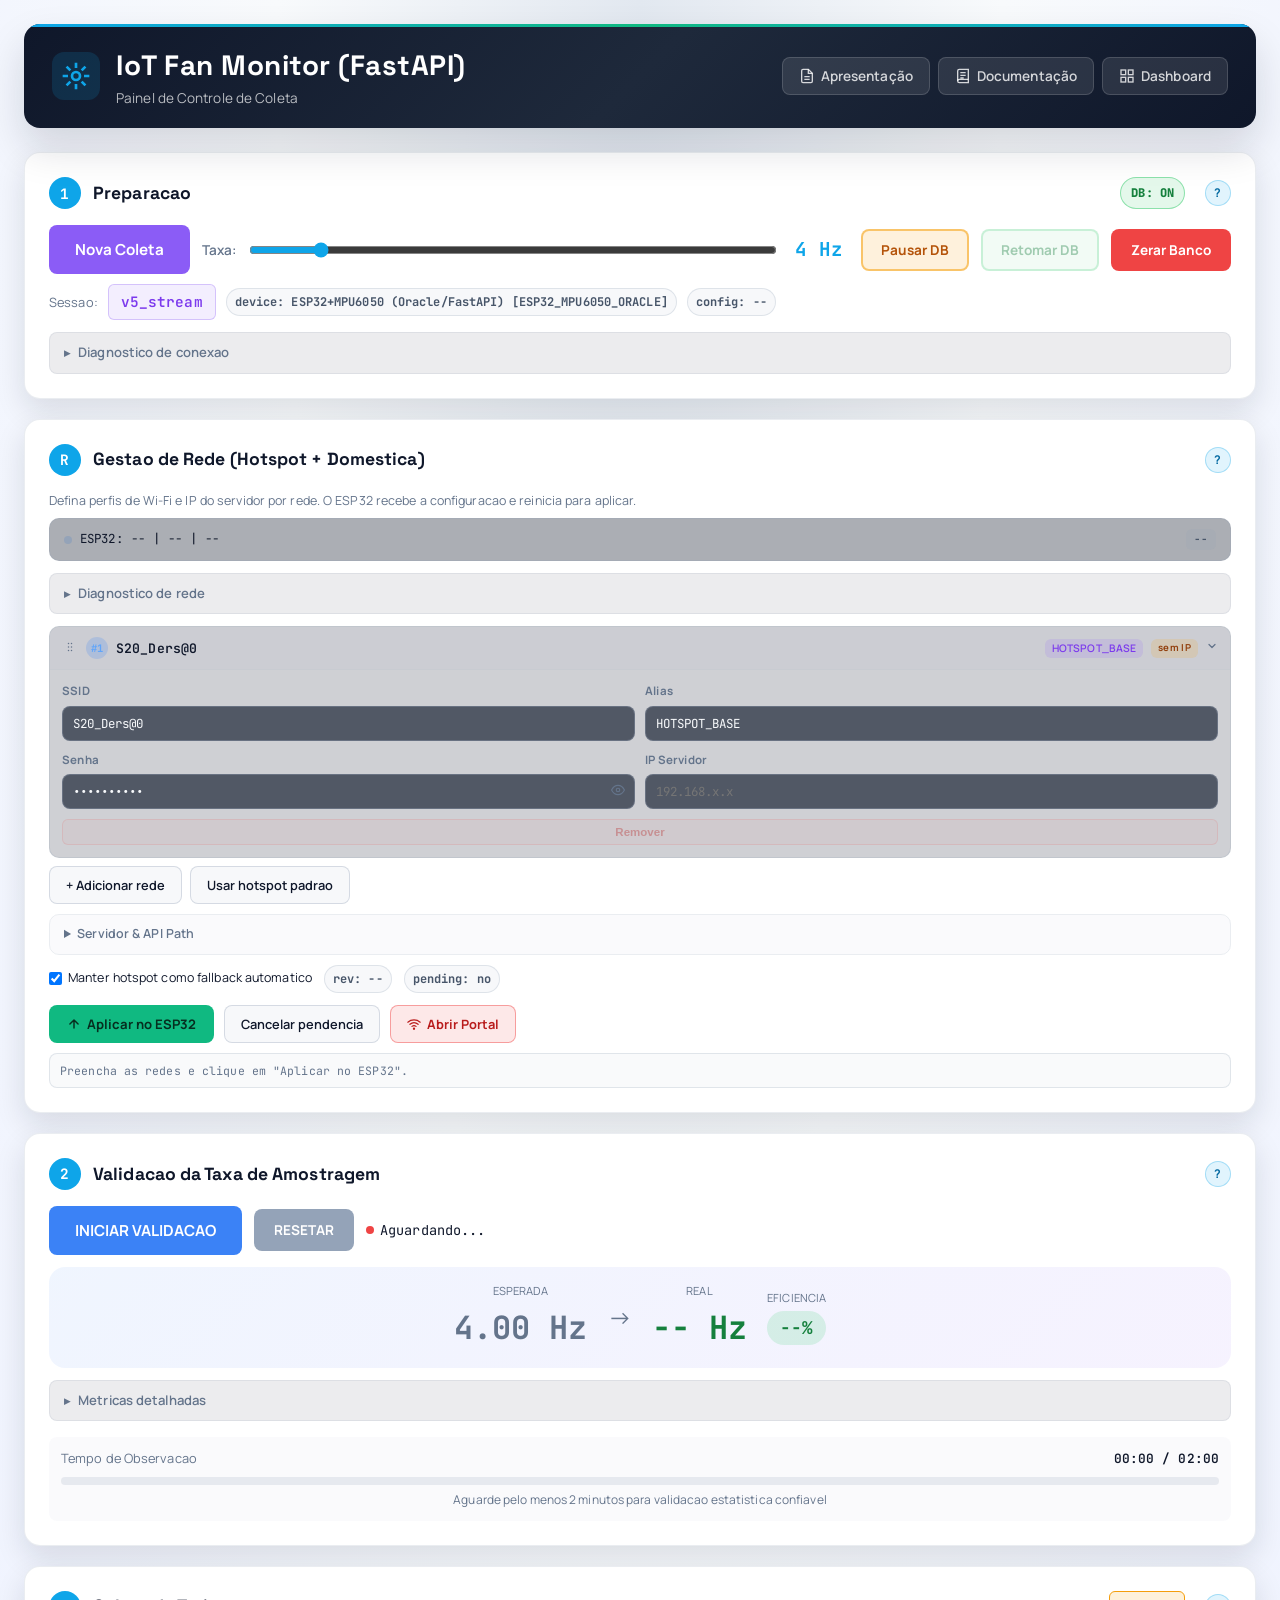
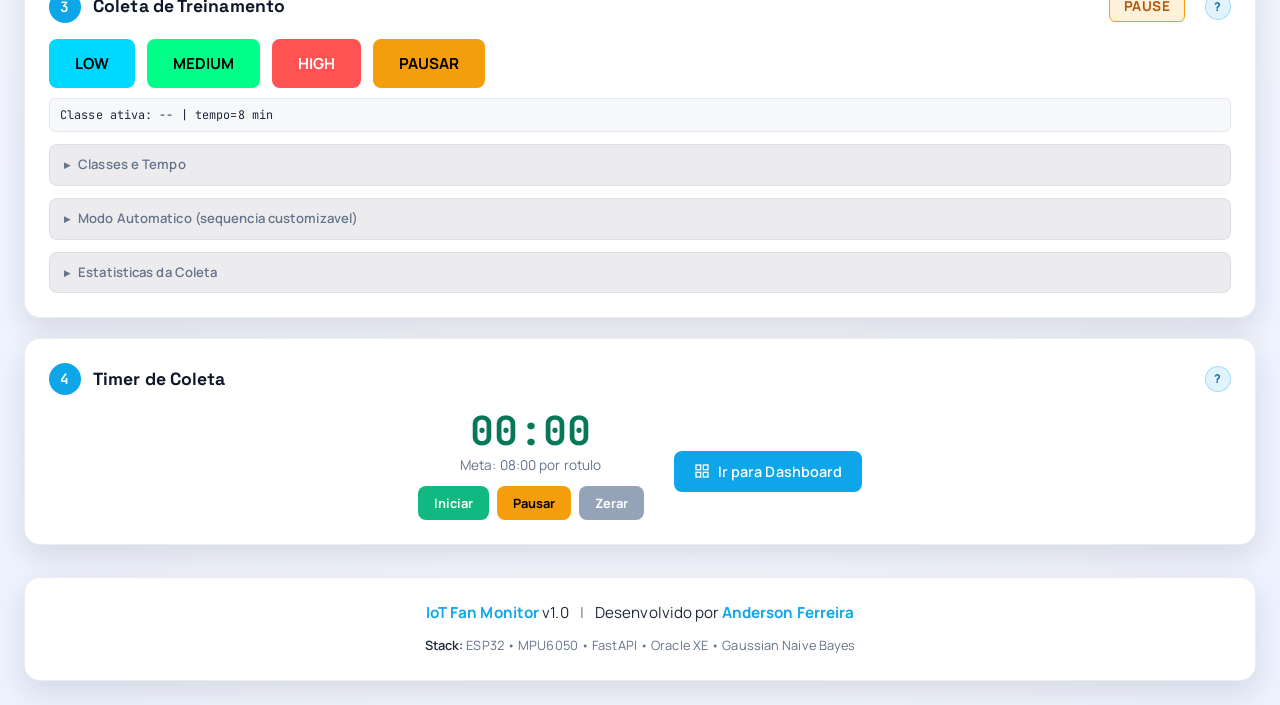
==== web/control.html @ 9189b9db "Initial commit: IoT Fan Monitor — Random Forest 7 classes, FastAPI + Oracle XE Stack: ESP32 (MicroPy" ====
﻿<!DOCTYPE html>
<html lang="pt-BR">

<head>
  <meta charset="UTF-8">
  <meta name="viewport" content="width=device-width, initial-scale=1.0">
  <meta name="description" content="Painel de controle para coleta de dados IoT">
  <title>Controle | IoT Fan Monitor (FastAPI)</title>
  <link rel="preconnect" href="https://fonts.googleapis.com" />
  <link rel="preconnect" href="https://fonts.gstatic.com" crossorigin />
  <link
    href="https://fonts.googleapis.com/css2?family=Manrope:wght@400;500;600;700&family=Space+Grotesk:wght@500;700&family=JetBrains+Mono:wght@400;500&display=swap"
    rel="stylesheet" />
  <link rel="stylesheet" href="css/style.css" />
  <style>
    .step-section {
      background: var(--card);
      border-radius: var(--radius);
      padding: 24px;
      margin-bottom: 20px;
      box-shadow: var(--shadow);
      border: 1px solid rgba(148, 163, 184, 0.2);
    }
    .step-header {
      display: flex;
      align-items: center;
      gap: 12px;
      margin-bottom: 16px;
    }
    .step-number {
      width: 32px;
      height: 32px;
      border-radius: 50%;
      background: var(--primary);
      color: #fff;
      display: flex;
      align-items: center;
      justify-content: center;
      font-weight: 700;
      font-size: 0.9rem;
      font-family: 'JetBrains Mono', monospace;
      flex-shrink: 0;
    }
    .step-title {
      font-family: 'Space Grotesk', sans-serif;
      font-size: 1.1rem;
      font-weight: 700;
      color: var(--ink);
    }
    .step-controls {
      display: flex;
      gap: 12px;
      flex-wrap: wrap;
      align-items: center;
    }
    .ctrl-btn {
      padding: 12px 24px;
      font-size: 0.95rem;
      border: 2px solid transparent;
      border-radius: var(--radius-sm);
      cursor: pointer;
      font-weight: 700;
      transition: transform 0.15s, box-shadow 0.2s, opacity 0.2s;
      font-family: 'Manrope', sans-serif;
    }
    .ctrl-btn:active { transform: scale(0.96); }
    .ctrl-btn:disabled { opacity: 0.4; cursor: not-allowed; }
    .ctrl-btn-new { background: #8b5cf6; color: #fff; }
    .ctrl-btn-reset { background: #ef4444; color: #fff; font-size: 0.85rem; padding: 10px 18px; }
    .ctrl-btn-raw { background: #3b82f6; color: #fff; }
    .ctrl-btn-pause { background: #f59e0b; color: #000; }
    .ctrl-btn-low { background: #00d9ff; color: #000; }
    .ctrl-btn-medium { background: #00ff88; color: #000; }
    .ctrl-btn-high { background: #ff5252; color: #fff; }
    .ctrl-btn-stop-auto { background: #ef4444; color: #fff; }
    .auto-time-btn {
      padding: 6px 14px !important;
      font-size: 0.8rem !important;
      background: rgba(148, 163, 184, 0.1);
      border: 1px solid rgba(148, 163, 184, 0.3);
      color: var(--ink);
      font-family: 'JetBrains Mono', monospace;
      transition: all 0.2s ease;
    }
    .auto-time-btn:hover { border-color: var(--primary); color: var(--primary); }
    .auto-time-active { background: var(--primary) !important; color: #fff !important; border-color: var(--primary) !important; }
    .train-time-btn {
      padding: 6px 14px !important;
      font-size: 0.8rem !important;
      background: rgba(148, 163, 184, 0.1);
      border: 1px solid rgba(148, 163, 184, 0.3);
      color: var(--ink);
      font-family: 'JetBrains Mono', monospace;
      transition: all 0.2s ease;
    }
    .train-time-btn:hover { border-color: var(--primary); color: var(--primary); }
    .train-time-active { background: var(--primary) !important; color: #fff !important; border-color: var(--primary) !important; }
    .train-class-grid {
      display: grid;
      grid-template-columns: repeat(auto-fit, minmax(165px, 1fr));
      gap: 8px;
      margin-top: 8px;
    }
    .train-class-btn {
      padding: 10px 12px;
      font-size: 0.78rem;
      font-family: 'JetBrains Mono', monospace;
      border: 1px solid rgba(148, 163, 184, 0.35);
      background: rgba(15, 23, 42, 0.7);
      color: #f8fafc;
    }
    .train-class-btn:hover { border-color: var(--primary); color: var(--primary); }
    .train-class-btn.on {
      border-color: rgba(34, 197, 94, 0.45);
      background: rgba(34, 197, 94, 0.12);
      color: #15803d;
    }
    .train-class-btn.off {
      border-color: rgba(245, 158, 11, 0.45);
      background: rgba(245, 158, 11, 0.12);
      color: #b45309;
    }
    .train-class-btn.idle {
      border-color: rgba(239, 68, 68, 0.45);
      background: rgba(239, 68, 68, 0.12);
      color: #b91c1c;
    }

    /* Hz Slider */
    .hz-control {
      display: flex;
      align-items: center;
      gap: 12px;
      flex: 1;
      min-width: 200px;
    }
    .hz-control input[type="range"] { flex: 1; accent-color: var(--primary); cursor: pointer; }
    .hz-display {
      font-family: 'JetBrains Mono', monospace;
      font-size: 1.2rem;
      font-weight: 700;
      color: var(--primary);
      min-width: 60px;
      text-align: center;
    }

    /* Collection ID */
    .collection-id {
      font-family: 'JetBrains Mono', monospace;
      font-size: 0.9rem;
      color: #7c3aed;
      font-weight: 600;
      padding: 6px 12px;
      background: rgba(139, 92, 246, 0.1);
      border: 1px solid rgba(139, 92, 246, 0.3);
      border-radius: 6px;
    }

    /* Ingest (DB) status + warnings */
    .ingest-badge {
      font-family: 'JetBrains Mono', monospace;
      font-size: 0.75rem;
      font-weight: 800;
      padding: 6px 10px;
      border-radius: 999px;
      border: 1px solid rgba(148, 163, 184, 0.25);
      background: rgba(148, 163, 184, 0.08);
      color: var(--muted);
      user-select: none;
      white-space: nowrap;
    }
    .ingest-on {
      border-color: rgba(34, 197, 94, 0.45);
      background: rgba(34, 197, 94, 0.12);
      color: #15803d;
    }
    .ingest-off {
      border-color: rgba(245, 158, 11, 0.45);
      background: rgba(245, 158, 11, 0.12);
      color: #b45309;
    }
    .ctrl-btn-mini { padding: 10px 16px; font-size: 0.85rem; }
    .ctrl-btn-ingest-pause {
      background: rgba(245, 158, 11, 0.14);
      border-color: rgba(245, 158, 11, 0.55);
      color: #b45309;
      font-size: 0.85rem;
      padding: 10px 18px;
    }
    .ctrl-btn-ingest-resume {
      background: rgba(34, 197, 94, 0.14);
      border-color: rgba(34, 197, 94, 0.55);
      color: #15803d;
      font-size: 0.85rem;
      padding: 10px 18px;
    }
    .control-warning {
      margin-top: 10px;
      padding: 10px 12px;
      border-radius: var(--radius-sm);
      border: 1px solid rgba(245, 158, 11, 0.35);
      background: rgba(245, 158, 11, 0.08);
      color: #78350f;
      display: flex;
      align-items: center;
      justify-content: space-between;
      gap: 10px;
      flex-wrap: wrap;
    }
    .control-warning strong { color: #b45309; }
    .meta-chip {
      font-family: 'JetBrains Mono', monospace;
      font-size: 0.75rem;
      font-weight: 700;
      padding: 4px 8px;
      border-radius: 999px;
      border: 1px solid rgba(148, 163, 184, 0.25);
      background: rgba(148, 163, 184, 0.08);
      color: #475569;
      user-select: none;
      white-space: nowrap;
    }
    .meta-chip.warn {
      border-color: rgba(245, 158, 11, 0.45);
      background: rgba(245, 158, 11, 0.12);
      color: #b45309;
    }
    .runtime-panel {
      margin-top: 6px;
      padding: 8px 10px;
      border-radius: var(--radius-sm);
      border: 1px solid rgba(148, 163, 184, 0.2);
      background: rgba(15, 23, 42, 0.18);
      display: grid;
      gap: 6px;
      font-family: 'JetBrains Mono', monospace;
      font-size: 0.68rem;
      min-height: 122px;
      align-content: start;
      contain: layout paint style;
    }
    .runtime-panel.live {
      border-color: rgba(34, 197, 94, 0.45);
      background: rgba(34, 197, 94, 0.08);
    }
    .runtime-panel.delay {
      border-color: rgba(245, 158, 11, 0.45);
      background: rgba(245, 158, 11, 0.08);
    }
    .runtime-panel.stale,
    .runtime-panel.no_data {
      border-color: rgba(239, 68, 68, 0.45);
      background: rgba(239, 68, 68, 0.08);
    }
    .runtime-row {
      display: flex;
      flex-wrap: nowrap;
      gap: 6px;
      align-items: center;
      overflow-x: auto;
      overflow-y: hidden;
      padding-bottom: 2px;
      scrollbar-width: thin;
      scrollbar-color: rgba(148, 163, 184, 0.35) transparent;
    }
    .runtime-row + .runtime-row {
      border-top: 1px dashed rgba(148, 163, 184, 0.22);
      padding-top: 6px;
      margin-top: 1px;
    }
    .runtime-row::-webkit-scrollbar {
      height: 5px;
    }
    .runtime-row::-webkit-scrollbar-thumb {
      background: rgba(148, 163, 184, 0.35);
      border-radius: 999px;
    }
    .runtime-pill {
      padding: 3px 8px;
      border-radius: 999px;
      border: 1px solid rgba(148, 163, 184, 0.25);
      background: rgba(148, 163, 184, 0.08);
      color: #334155;
      white-space: nowrap;
      flex: 0 0 auto;
      max-width: 240px;
      overflow: hidden;
      text-overflow: ellipsis;
    }
    .runtime-pill.wide {
      max-width: 380px;
    }
    .runtime-pill.good {
      border-color: rgba(34, 197, 94, 0.45);
      background: rgba(34, 197, 94, 0.12);
      color: #15803d;
    }
    .runtime-pill.warn {
      border-color: rgba(245, 158, 11, 0.45);
      background: rgba(245, 158, 11, 0.12);
      color: #b45309;
    }
    .runtime-pill.bad {
      border-color: rgba(239, 68, 68, 0.45);
      background: rgba(239, 68, 68, 0.12);
      color: #b91c1c;
    }
    .runtime-pill.info {
      border-color: rgba(14, 165, 233, 0.45);
      background: rgba(14, 165, 233, 0.12);
      color: #0369a1;
    }
    .net-grid {
      display: grid;
      grid-template-columns: repeat(auto-fit, minmax(220px, 1fr));
      gap: 10px;
      margin-top: 8px;
    }
    .net-field {
      display: flex;
      flex-direction: column;
      gap: 6px;
    }
    .net-field label {
      font-size: 0.72rem;
      color: var(--muted);
      font-weight: 700;
      letter-spacing: 0.2px;
    }
    .net-field input {
      background: rgba(15, 23, 42, 0.65);
      border: 1px solid rgba(148, 163, 184, 0.35);
      border-radius: 8px;
      color: #f8fafc;
      font-family: 'JetBrains Mono', monospace;
      font-size: 0.78rem;
      padding: 8px 10px;
    }
    .net-field input:focus {
      outline: none;
      border-color: rgba(59, 130, 246, 0.7);
      box-shadow: 0 0 0 2px rgba(59, 130, 246, 0.2);
    }
    /* --- Network Card System --- */
    .net-device-banner {
      display: flex;
      align-items: center;
      gap: 8px;
      padding: 10px 14px;
      border-radius: 10px;
      font-family: 'JetBrains Mono', monospace;
      font-size: 0.78rem;
      color: var(--ink);
      background: rgba(15, 23, 42, 0.35);
      border: 1.5px solid rgba(148, 163, 184, 0.25);
      margin-bottom: 12px;
      transition: border-color 0.3s;
    }
    .net-device-banner.online { border-color: rgba(16, 185, 129, 0.6); }
    .net-device-banner.stale  { border-color: rgba(245, 158, 11, 0.5); }
    .net-device-banner.offline { border-color: rgba(148, 163, 184, 0.25); }
    .net-banner-dot {
      width: 8px; height: 8px;
      border-radius: 50%;
      background: #94a3b8;
      flex-shrink: 0;
    }
    .net-device-banner.online .net-banner-dot { background: #10b981; box-shadow: 0 0 6px #10b981; }
    .net-device-banner.stale  .net-banner-dot { background: #f59e0b; }
    .net-card {
      border: 1px solid rgba(148, 163, 184, 0.22);
      border-radius: 10px;
      margin-bottom: 8px;
      background: rgba(15, 23, 42, 0.2);
      transition: border-color 0.3s, box-shadow 0.3s;
      overflow: hidden;
    }
    .net-card.active {
      border-left: 3px solid #10b981;
      box-shadow: 0 0 12px rgba(16, 185, 129, 0.1);
    }
    .net-card.dragging { opacity: 0.5; border-style: dashed; }
    .net-card.drag-over {
      border-color: rgba(59, 130, 246, 0.6);
      box-shadow: 0 0 8px rgba(59, 130, 246, 0.15);
    }
    .net-card-header {
      display: flex;
      align-items: center;
      gap: 8px;
      padding: 10px 12px;
      cursor: pointer;
      user-select: none;
      background: rgba(148, 163, 184, 0.05);
      transition: background 0.15s;
    }
    .net-card-header:hover { background: rgba(148, 163, 184, 0.1); }
    .net-grip {
      cursor: grab;
      color: var(--muted);
      font-size: 0.85rem;
      line-height: 1;
      flex-shrink: 0;
      padding: 2px;
    }
    .net-grip:active { cursor: grabbing; }
    .net-card-badge {
      width: 22px; height: 22px;
      border-radius: 50%;
      background: rgba(59, 130, 246, 0.2);
      color: #60a5fa;
      display: flex;
      align-items: center;
      justify-content: center;
      font-size: 0.65rem;
      font-weight: 700;
      font-family: 'JetBrains Mono', monospace;
      flex-shrink: 0;
    }
    .net-card-ssid {
      font-family: 'JetBrains Mono', monospace;
      font-size: 0.82rem;
      font-weight: 600;
      color: var(--ink);
      flex: 1;
      min-width: 0;
      overflow: hidden;
      text-overflow: ellipsis;
      white-space: nowrap;
    }
    .net-card-alias-chip {
      font-size: 0.65rem;
      padding: 2px 7px;
      border-radius: 6px;
      background: rgba(139, 92, 246, 0.15);
      color: #7c3aed;
      font-weight: 600;
      white-space: nowrap;
    }
    .net-card-active-badge {
      font-size: 0.6rem;
      padding: 2px 8px;
      border-radius: 8px;
      background: rgba(16, 185, 129, 0.18);
      color: #047857;
      font-weight: 700;
      letter-spacing: 0.5px;
      white-space: nowrap;
      animation: net-pulse 2s ease-in-out infinite;
    }
    @keyframes net-pulse {
      0%, 100% { opacity: 1; }
      50% { opacity: 0.6; }
    }
    .net-card-chevron {
      color: var(--muted);
      transition: transform 0.2s;
      flex-shrink: 0;
      font-size: 0.75rem;
    }
    .net-card.collapsed .net-card-chevron { transform: rotate(-90deg); }
    .net-card-body {
      display: grid;
      grid-template-columns: 1fr 1fr;
      gap: 10px;
      padding: 12px;
      border-top: 1px solid rgba(148, 163, 184, 0.12);
    }
    .net-card.collapsed .net-card-body { display: none; }
    .net-card-body .net-field { min-width: 0; }
    .net-card-body .net-field.full-width { grid-column: 1 / -1; }
    .net-pwd-wrap {
      position: relative;
      display: flex;
      align-items: center;
    }
    .net-pwd-wrap input { flex: 1; padding-right: 34px; }
    .net-pwd-toggle {
      position: absolute;
      right: 6px;
      background: none;
      border: none;
      color: var(--muted);
      cursor: pointer;
      padding: 4px;
      font-size: 0.8rem;
      line-height: 1;
    }
    .net-pwd-toggle:hover { color: var(--ink); }
    .net-btn-primary {
      padding: 10px 18px;
      border-radius: 8px;
      border: none;
      background: #10b981;
      color: #062e1f;
      cursor: pointer;
      font-size: 0.82rem;
      font-weight: 700;
      font-family: 'Manrope', sans-serif;
      display: inline-flex;
      align-items: center;
      gap: 6px;
      transition: transform 0.15s, box-shadow 0.2s;
    }
    .net-btn-primary:hover { box-shadow: 0 2px 10px rgba(16, 185, 129, 0.3); }
    .net-btn-primary:active { transform: scale(0.96); }
    .net-btn-secondary {
      padding: 9px 16px;
      border-radius: 8px;
      border: 1px solid rgba(148, 163, 184, 0.35);
      background: rgba(148, 163, 184, 0.08);
      color: var(--ink);
      cursor: pointer;
      font-size: 0.8rem;
      font-weight: 600;
      font-family: 'Manrope', sans-serif;
      display: inline-flex;
      align-items: center;
      gap: 6px;
      transition: transform 0.15s, border-color 0.2s;
    }
    .net-btn-secondary:hover { border-color: rgba(148, 163, 184, 0.6); }
    .net-btn-secondary:active { transform: scale(0.96); }
    .net-btn-danger {
      padding: 9px 16px;
      border-radius: 8px;
      border: 1px solid rgba(239, 68, 68, 0.45);
      background: rgba(239, 68, 68, 0.12);
      color: #b91c1c;
      cursor: pointer;
      font-size: 0.8rem;
      font-weight: 700;
      font-family: 'Manrope', sans-serif;
      display: inline-flex;
      align-items: center;
      gap: 6px;
      transition: transform 0.15s;
    }
    .net-btn-danger:hover { background: rgba(239, 68, 68, 0.2); }
    .net-btn-danger:active { transform: scale(0.96); }
    .net-btn-remove-card {
      padding: 6px 10px;
      border-radius: 6px;
      border: 1px solid rgba(239, 68, 68, 0.4);
      background: rgba(239, 68, 68, 0.1);
      color: #b91c1c;
      cursor: pointer;
      font-size: 0.72rem;
      font-weight: 700;
    }
    .net-btn-remove-card:disabled { opacity: 0.35; cursor: not-allowed; }
    .net-server-details {
      margin-top: 10px;
      border: 1px solid rgba(148, 163, 184, 0.2);
      border-radius: 10px;
      overflow: hidden;
    }
    .net-server-details summary {
      padding: 10px 14px;
      font-size: 0.78rem;
      font-weight: 600;
      color: var(--muted);
      cursor: pointer;
      background: rgba(148, 163, 184, 0.05);
      user-select: none;
    }
    .net-server-details summary:hover { background: rgba(148, 163, 184, 0.1); }
    .net-server-details[open] summary { border-bottom: 1px solid rgba(148, 163, 184, 0.12); }
    .net-server-details .net-grid { padding: 12px; margin-top: 0; }
    .net-meta-row {
      display: flex;
      flex-wrap: wrap;
      gap: 12px;
      align-items: center;
      margin-top: 10px;
    }
    .net-actions {
      display: flex;
      flex-wrap: wrap;
      gap: 10px;
      margin-top: 12px;
    }
    .net-status {
      margin-top: 10px;
      font-family: 'JetBrains Mono', monospace;
      font-size: 0.72rem;
      color: var(--muted);
      border: 1px solid rgba(148, 163, 184, 0.25);
      border-radius: 8px;
      padding: 8px 10px;
      background: rgba(148, 163, 184, 0.06);
    }
    .net-status.warn {
      border-color: rgba(245, 158, 11, 0.45);
      background: rgba(245, 158, 11, 0.12);
      color: #b45309;
    }
    .net-status.good {
      border-color: rgba(34, 197, 94, 0.45);
      background: rgba(34, 197, 94, 0.12);
      color: #15803d;
    }
    .net-status.bad {
      border-color: rgba(239, 68, 68, 0.45);
      background: rgba(239, 68, 68, 0.12);
      color: #b91c1c;
    }
    .net-card-warn-chip {
      font-size: 0.6rem;
      padding: 2px 7px;
      border-radius: 6px;
      background: rgba(245, 158, 11, 0.15);
      color: #92400e;
      font-weight: 700;
      white-space: nowrap;
      letter-spacing: 0.3px;
    }
    .net-banner-reason {
      font-size: 0.68rem;
      padding: 2px 8px;
      border-radius: 6px;
      font-weight: 700;
      white-space: nowrap;
      margin-left: auto;
    }
    .net-banner-reason.primary {
      background: rgba(16, 185, 129, 0.15);
      color: #047857;
    }
    .net-banner-reason.fallback {
      background: rgba(245, 158, 11, 0.18);
      color: #92400e;
    }
    .net-banner-reason.unknown {
      background: rgba(148, 163, 184, 0.15);
      color: #475569;
    }
    .net-diag {
      display: flex;
      gap: 16px;
      flex-wrap: wrap;
      margin-bottom: 12px;
      padding: 8px 12px;
      border-radius: 8px;
      background: rgba(15, 23, 42, 0.25);
      border: 1px solid rgba(148, 163, 184, 0.15);
    }
    .net-diag-item {
      display: flex;
      align-items: center;
      gap: 6px;
      font-family: 'JetBrains Mono', monospace;
      font-size: 0.72rem;
      color: var(--muted);
    }
    .net-diag-icon {
      width: 16px; height: 16px;
      border-radius: 50%;
      display: flex;
      align-items: center;
      justify-content: center;
      font-size: 0.6rem;
      font-weight: 700;
      flex-shrink: 0;
    }
    .net-diag-icon.ok {
      background: rgba(16, 185, 129, 0.2);
      color: #047857;
    }
    .net-diag-icon.warn {
      background: rgba(245, 158, 11, 0.2);
      color: #92400e;
    }
    .net-diag-icon.fail {
      background: rgba(239, 68, 68, 0.2);
      color: #b91c1c;
    }
    @media (max-width: 900px) {
      .net-card-body { grid-template-columns: 1fr; }
      .net-card-body .net-field.full-width { grid-column: 1; }
      .net-actions { flex-direction: column; }
      .net-actions button { width: 100%; justify-content: center; }
      .net-diag { gap: 10px; }
    }

    /* Hz Monitor Grid */
    .hz-monitor {
      display: grid;
      grid-template-columns: repeat(auto-fit, minmax(140px, 1fr));
      gap: 10px;
      margin-top: 12px;
    }
    .hz-stat {
      text-align: center;
      padding: 10px 8px;
      background: rgba(148, 163, 184, 0.06);
      border-radius: var(--radius-sm);
      border: 1px solid rgba(148, 163, 184, 0.15);
    }
    .hz-stat-label {
      font-size: 0.65rem;
      text-transform: uppercase;
      letter-spacing: 0.5px;
      color: var(--muted);
      margin-bottom: 4px;
    }
    .hz-stat-value {
      font-family: 'JetBrains Mono', monospace;
      font-size: 1.3rem;
      font-weight: 700;
      color: var(--ink);
    }
    .hz-stat-value.small { font-size: 1rem; }
    .hz-ok { color: #15803d !important; }
    .hz-warn { color: #b45309 !important; }
    .hz-bad { color: #b91c1c !important; }

    /* Main Rate Display */
    .rate-hero {
      display: flex;
      align-items: center;
      justify-content: center;
      gap: 20px;
      padding: 16px;
      background: linear-gradient(135deg, rgba(59, 130, 246, 0.08), rgba(139, 92, 246, 0.08));
      border-radius: var(--radius);
      margin: 12px 0;
    }
    .rate-block {
      text-align: center;
    }
    .rate-block-label {
      font-size: 0.7rem;
      text-transform: uppercase;
      color: var(--muted);
      margin-bottom: 4px;
    }
    .rate-block-value {
      font-family: 'JetBrains Mono', monospace;
      font-size: 2rem;
      font-weight: 700;
    }
    .rate-block-value.expected { color: var(--muted); }
    .rate-arrow {
      font-size: 1.5rem;
      color: var(--muted);
    }
    .rate-efficiency {
      font-family: 'JetBrains Mono', monospace;
      font-size: 1.1rem;
      font-weight: 700;
      padding: 4px 12px;
      border-radius: 20px;
      background: rgba(34, 197, 94, 0.15);
      color: #15803d;
    }
    .rate-efficiency.warn { background: rgba(245, 158, 11, 0.15); color: #b45309; }
    .rate-efficiency.bad { background: rgba(239, 68, 68, 0.15); color: #b91c1c; }

    /* Observation Progress */
    .obs-progress-wrap {
      margin-top: 16px;
      padding: 12px;
      background: rgba(148, 163, 184, 0.05);
      border-radius: var(--radius-sm);
    }
    .obs-progress-header {
      display: flex;
      justify-content: space-between;
      align-items: center;
      margin-bottom: 8px;
      font-size: 0.8rem;
    }
    .obs-progress-bar {
      width: 100%;
      height: 8px;
      background: rgba(148, 163, 184, 0.2);
      border-radius: 4px;
      overflow: hidden;
    }
    .obs-progress-fill {
      height: 100%;
      background: linear-gradient(90deg, #3b82f6, #22c55e);
      border-radius: 4px;
      transition: width 0.5s ease;
    }
    .obs-progress-fill.complete { background: #22c55e; }

    /* Timer display */
    .timer-display-large {
      font-family: 'JetBrains Mono', monospace;
      font-size: 2.5rem;
      font-weight: 700;
      color: #047857;
      text-align: center;
      line-height: 1;
    }
    .timer-display-large.exceeded { color: #b91c1c; }
    .timer-meta {
      text-align: center;
      font-size: 0.85rem;
      color: var(--muted);
      margin-top: 4px;
    }

    /* Mode badge */
    .mode-badge {
      display: inline-block;
      padding: 4px 14px;
      border-radius: 6px;
      font-weight: 700;
      font-size: 0.85rem;
      text-transform: uppercase;
      letter-spacing: 0.5px;
    }
    .mode-RAW { background: rgba(59, 130, 246, 0.15); color: #1d4ed8; border: 1px solid #3b82f6; }
    .mode-PAUSE { background: rgba(245, 158, 11, 0.15); color: #b45309; border: 1px solid #f59e0b; }
    .mode-LOW { background: rgba(0, 217, 255, 0.15); color: #0e7490; border: 1px solid #00d9ff; }
    .mode-MEDIUM { background: rgba(0, 255, 136, 0.15); color: #047857; border: 1px solid #00ff88; }
    .mode-HIGH { background: rgba(255, 82, 82, 0.15); color: #b91c1c; border: 1px solid #ff5252; }

    /* Automation */
    .auto-section {
      margin-top: 16px;
      padding: 16px;
      background: rgba(139, 92, 246, 0.05);
      border: 1px solid rgba(139, 92, 246, 0.2);
      border-radius: var(--radius-sm);
    }
    .auto-header { display: flex; align-items: center; gap: 8px; margin-bottom: 12px; }
    .auto-header label { font-weight: 600; font-size: 0.9rem; color: var(--ink); cursor: pointer; }
    .auto-progress {
      width: 100%;
      height: 10px;
      background: rgba(148, 163, 184, 0.15);
      border-radius: 5px;
      overflow: hidden;
      margin-top: 8px;
    }
    .auto-progress-fill {
      height: 100%;
      border-radius: 5px;
      background: linear-gradient(90deg, #00d9ff, #00ff88, #ff5252);
      transition: width 0.5s ease;
    }
    .auto-status {
      font-size: 0.85rem;
      color: #475569;
      margin-top: 8px;
      font-family: 'JetBrains Mono', monospace;
    }
    .label-section {
      margin-top: 16px;
      padding: 14px;
      background: rgba(34, 197, 94, 0.06);
      border: 1px solid rgba(34, 197, 94, 0.22);
      border-radius: var(--radius-sm);
    }
    .label-grid {
      display: grid;
      grid-template-columns: repeat(auto-fit, minmax(160px, 1fr));
      gap: 10px;
      margin-top: 10px;
    }
    .label-field label {
      display: block;
      font-size: 0.76rem;
      color: var(--muted);
      margin-bottom: 4px;
      font-weight: 600;
      letter-spacing: 0.2px;
    }
    .label-field select {
      width: 100%;
      background: rgba(15, 23, 42, 0.7);
      border: 1px solid rgba(148, 163, 184, 0.3);
      color: #f8fafc;
      border-radius: 6px;
      font-size: 0.82rem;
      padding: 7px 9px;
      font-family: 'JetBrains Mono', monospace;
    }
    .label-actions {
      margin-top: 10px;
      display: flex;
      gap: 8px;
      flex-wrap: wrap;
      align-items: center;
    }
    .label-toggle {
      display: inline-flex;
      align-items: center;
      gap: 6px;
      font-size: 0.78rem;
      color: var(--ink);
      user-select: none;
    }
    .label-preview {
      margin-top: 10px;
      padding: 8px 10px;
      border-radius: 6px;
      border: 1px solid rgba(148, 163, 184, 0.2);
      background: rgba(148, 163, 184, 0.08);
      color: #1e293b;
      font-size: 0.74rem;
      font-family: 'JetBrains Mono', monospace;
      line-height: 1.4;
    }
    .label-btn {
      padding: 8px 12px;
      font-size: 0.75rem;
      background: rgba(148, 163, 184, 0.1);
      border: 1px solid rgba(148, 163, 184, 0.35);
      color: var(--ink);
    }
    .label-btn:hover {
      border-color: var(--primary);
      color: var(--primary);
    }

    /* Dashboard link */
    .dashboard-link {
      display: inline-flex;
      align-items: center;
      gap: 8px;
      padding: 10px 20px;
      background: var(--primary);
      color: #fff;
      border-radius: var(--radius-sm);
      text-decoration: none;
      font-weight: 600;
      font-size: 0.9rem;
      transition: background 0.2s;
      margin-top: 12px;
    }
    .dashboard-link:hover { background: var(--primary-dark); }

    /* Heartbeat indicator */
    .heartbeat {
      display: inline-flex;
      align-items: center;
      gap: 6px;
      font-family: 'JetBrains Mono', monospace;
      font-size: 0.85rem;
    }
    .heartbeat-dot {
      width: 8px;
      height: 8px;
      border-radius: 50%;
      background: #22c55e;
      animation: pulse 1s infinite;
    }
    .heartbeat-dot.stale { background: #f59e0b; animation: none; }
    .heartbeat-dot.dead { background: #ef4444; animation: none; }
    @keyframes pulse {
      0%, 100% { opacity: 1; transform: scale(1); }
      50% { opacity: 0.5; transform: scale(0.8); }
    }

    /* --- Card Doc Button (?) --- */
    .card-doc-btn {
      width: 26px; height: 26px;
      border-radius: 50%;
      background: rgba(14, 165, 233, 0.12);
      color: #0369a1;
      border: 1px solid rgba(14, 165, 233, 0.3);
      display: inline-flex;
      align-items: center;
      justify-content: center;
      font-size: 0.75rem;
      font-weight: 700;
      text-decoration: none;
      margin-left: 8px;
      transition: background 0.2s;
      flex-shrink: 0;
    }
    .card-doc-btn:hover {
      background: rgba(14, 165, 233, 0.25);
      color: #0284c7;
    }

    /* --- Collapsible Details/Summary --- */
    .ctrl-details {
      border: 1px solid rgba(148, 163, 184, 0.18);
      border-radius: var(--radius-sm);
      margin-top: 12px;
      background: rgba(15, 23, 42, 0.08);
      overflow: hidden;
    }
    .ctrl-details > summary {
      font-size: 0.82rem;
      font-weight: 600;
      color: var(--muted);
      padding: 10px 14px;
      cursor: pointer;
      user-select: none;
      list-style: none;
      display: flex;
      align-items: center;
      gap: 8px;
      transition: background 0.15s;
    }
    .ctrl-details > summary:hover { background: rgba(148, 163, 184, 0.08); }
    .ctrl-details > summary::-webkit-details-marker { display: none; }
    .ctrl-details > summary::before {
      content: '▸';
      font-size: 0.72rem;
      transition: transform 0.2s;
      flex-shrink: 0;
    }
    .ctrl-details[open] > summary::before {
      transform: rotate(90deg);
    }
    .ctrl-details[open] > summary {
      border-bottom: 1px solid rgba(148, 163, 184, 0.15);
    }
    .ctrl-details-body {
      padding: 12px 14px;
    }

    /* --- Contrast fixes --- */
    #lastDbInfo, .auto-status {
      color: #475569;
    }
  </style>
</head>

<body>
  <div class="container">
    <!-- Header -->
    <header>
      <div class="header-brand">
        <div class="brand-icon">
          <svg width="32" height="32" viewBox="0 0 24 24" fill="none" stroke="currentColor" stroke-width="2">
            <path d="M12 2v4m0 12v4M4.93 4.93l2.83 2.83m8.48 8.48l2.83 2.83M2 12h4m12 0h4M4.93 19.07l2.83-2.83m8.48-8.48l2.83-2.83" />
            <circle cx="12" cy="12" r="3" />
          </svg>
        </div>
        <div class="brand-text">
          <h1>IoT Fan Monitor (FastAPI)</h1>
          <div class="brand-subtitle">Painel de Controle de Coleta</div>
        </div>
      </div>
      <div class="header-meta">
        <nav class="header-nav">
          <a class="nav-link" href="apresent.html" target="_blank" rel="noopener">
            <svg width="16" height="16" viewBox="0 0 24 24" fill="none" stroke="currentColor" stroke-width="2">
              <path d="M14 2H6a2 2 0 0 0-2 2v16a2 2 0 0 0 2 2h12a2 2 0 0 0 2-2V8z" />
              <polyline points="14 2 14 8 20 8" />
              <line x1="16" y1="13" x2="8" y2="13" />
              <line x1="16" y1="17" x2="8" y2="17" />
            </svg>
            Apresentação
          </a>
          <a class="nav-link" href="documentacao.html" target="_blank" rel="noopener">
            <svg width="16" height="16" viewBox="0 0 24 24" fill="none" stroke="currentColor" stroke-width="2">
              <path d="M4 19.5A2.5 2.5 0 0 1 6.5 17H20" />
              <path d="M6.5 2H20v20H6.5A2.5 2.5 0 0 1 4 19.5v-15A2.5 2.5 0 0 1 6.5 2z" />
              <line x1="8" y1="7" x2="16" y2="7" />
              <line x1="8" y1="11" x2="16" y2="11" />
              <line x1="8" y1="15" x2="13" y2="15" />
            </svg>
            Documentação
          </a>
          <a class="nav-link" href="index.html" target="_blank" rel="noopener">
            <svg width="16" height="16" viewBox="0 0 24 24" fill="none" stroke="currentColor" stroke-width="2">
              <rect x="3" y="3" width="7" height="7" /><rect x="14" y="3" width="7" height="7" />
              <rect x="14" y="14" width="7" height="7" /><rect x="3" y="14" width="7" height="7" />
            </svg>
            Dashboard
          </a>
        </nav>
      </div>
    </header>

    <!-- ETAPA 1: Preparacao -->
    <div class="step-section">
      <div class="step-header">
        <div class="step-number">1</div>
        <div class="step-title">Preparacao</div>
        <span class="ingest-badge ingest-on" id="ingestBadge" style="margin-left:auto;">DB: ON</span>
        <a class="card-doc-btn" href="doc-etapa1.html" target="_blank" title="Ver documentacao desta etapa">?</a>
      </div>
      <div class="step-controls">
        <button class="ctrl-btn ctrl-btn-new" onclick="newCollection()" title="Cria nova sessao de coleta com ID unico baseado na taxa atual">Nova Coleta</button>
        <div class="hz-control">
          <span style="font-size:0.85rem;font-weight:600;color:var(--muted);white-space:nowrap;">Taxa:</span>
          <input type="range" id="hzSlider" min="1" max="25" value="4" oninput="updateHzDisplay(this.value)" onchange="setSampleRate(this.value)" title="Define a taxa de amostragem do ESP32 (Hz)">
          <span class="hz-display" id="hzDisplay">4 Hz</span>
        </div>
        <button class="ctrl-btn ctrl-btn-ingest-pause" id="btnIngestPause" onclick="pauseIngest()" title="Pausa a gravacao de dados no Oracle XE">Pausar DB</button>
        <button class="ctrl-btn ctrl-btn-ingest-resume" id="btnIngestResume" onclick="resumeIngest()" disabled title="Retoma a gravacao de dados no Oracle XE">Retomar DB</button>
        <button class="ctrl-btn ctrl-btn-reset" onclick="resetDatabase()" title="Remove TODOS os dados do banco Oracle XE (irreversivel)">Zerar Banco</button>
      </div>
      <div style="margin-top:10px;font-size:0.8rem;color:var(--muted);display:flex;flex-wrap:wrap;gap:10px;align-items:center;">
        <span>Sessao:</span>
        <span class="collection-id" id="currentCollectionId">v5_stream</span>
        <span class="meta-chip" id="activeDeviceId">device: --</span>
        <span class="meta-chip" id="collectionHzTag" style="display:none;"></span>
        <span class="meta-chip" id="collectionConfigInfo">config: --</span>
      </div>
      <div id="collectionWarningBox" class="control-warning" style="display:none;">
        <div id="collectionWarningText"></div>
        <div style="display:flex;gap:8px;align-items:center;">
          <button class="ctrl-btn ctrl-btn-mini" id="btnFixCollection" style="background:#f59e0b;color:#000;border-color:#f59e0b;" onclick="fixCollectionForRate()" title="Cria sessao com nome compativel com a taxa atual">Criar nova sessao</button>
        </div>
      </div>
      <div id="ingestNote" style="margin-top:8px;font-size:0.75rem;color:#92400e;font-family:'JetBrains Mono',monospace;display:none;">
        Gravacao no DB esta pausada: validacao de taxa e estatisticas nao atualizam.
      </div>
      <details class="ctrl-details">
        <summary>Diagnostico de conexao</summary>
        <div class="ctrl-details-body">
          <div id="lastDbInfo" style="font-size:0.75rem;font-family:'JetBrains Mono',monospace;">
            Ultimo no DB: --
          </div>
          <div id="runtimeInfoControl" class="runtime-panel no_data" style="margin-top:8px;">
            Runtime: --
          </div>
        </div>
      </details>
    </div>

    <!-- ETAPA 1B: Gestao de Rede -->
    <div class="step-section">
      <div class="step-header">
        <div class="step-number">R</div>
        <div class="step-title">Gestao de Rede (Hotspot + Domestica)</div>
        <a class="card-doc-btn" href="doc-rede.html" target="_blank" title="Ver documentacao de gestao de rede" style="margin-left:auto;">?</a>
      </div>
      <div style="font-size:0.78rem;color:var(--muted);margin-bottom:8px;">
        Defina perfis de Wi-Fi e IP do servidor por rede. O ESP32 recebe a configuracao e reinicia para aplicar.
      </div>

      <div id="espDeviceStatusBanner" class="net-device-banner offline">
        <span class="net-banner-dot" id="espBannerDot"></span>
        ESP32: <span id="espStatusIp">--</span> | <span id="espStatusSsid">--</span> | <span id="espStatusFresh">--</span>
        <span class="net-banner-reason unknown" id="espNetReason">--</span>
      </div>

      <details class="ctrl-details" style="margin-top:0;margin-bottom:12px;">
        <summary>Diagnostico de rede</summary>
        <div class="ctrl-details-body">
          <div class="net-diag" id="netDiagPanel" style="margin-bottom:0;">
            <div class="net-diag-item">
              <span class="net-diag-icon fail" id="diagWifiIcon">✗</span>
              <span id="diagWifiLabel">WiFi</span>
            </div>
            <div class="net-diag-item">
              <span class="net-diag-icon fail" id="diagServerIcon">✗</span>
              <span id="diagServerLabel">Servidor</span>
            </div>
            <div class="net-diag-item">
              <span class="net-diag-icon fail" id="diagDataIcon">✗</span>
              <span id="diagDataLabel">Dados</span>
            </div>
          </div>
        </div>
      </details>

      <div id="networkCardsContainer"></div>

      <div style="display:flex;gap:8px;flex-wrap:wrap;margin-top:4px;">
        <button class="net-btn-secondary" onclick="addNetworkProfileRow()" title="Adiciona um novo perfil de rede Wi-Fi">+ Adicionar rede</button>
        <button class="net-btn-secondary" onclick="applyHotspotDefaults()" title="Preenche perfil padrao do hotspot S20_Ders@0">Usar hotspot padrao</button>
      </div>

      <details class="net-server-details">
        <summary>Servidor & API Path</summary>
        <div class="net-grid">
          <div class="net-field">
            <label for="netServerHostname">Servidor (.local)</label>
            <input id="netServerHostname" placeholder="meu-notebook.local" oninput="onNetworkSettingsChange()">
          </div>
          <div class="net-field">
            <label for="netApiPath">API Path</label>
            <input id="netApiPath" placeholder="/api/ingest" oninput="onNetworkSettingsChange()">
          </div>
        </div>
      </details>

      <div class="net-meta-row">
        <label class="label-toggle" style="margin:0;">
          <input type="checkbox" id="netKeepHotspot" checked onchange="onNetworkSettingsChange()">
          Manter hotspot como fallback automatico
        </label>
        <span class="meta-chip" id="netRevisionChip">rev: --</span>
        <span class="meta-chip" id="netPendingChip">pending: no</span>
      </div>

      <div class="net-actions">
        <button class="net-btn-primary" onclick="applyNetworkConfigToDevice()" title="Envia perfis de rede ao ESP32 via proximo POST">
          <svg width="14" height="14" viewBox="0 0 24 24" fill="none" stroke="currentColor" stroke-width="2.5" stroke-linecap="round" stroke-linejoin="round"><path d="M12 19V5M5 12l7-7 7 7"/></svg>
          Aplicar no ESP32
        </button>
        <button class="net-btn-secondary" onclick="cancelPendingNetworkConfig()" title="Cancela configuracao de rede pendente no servidor">Cancelar pendencia</button>
        <button class="net-btn-danger" onclick="openPortalOnDevice()" title="Abre portal de configuracao Wi-Fi diretamente no ESP32">
          <svg width="14" height="14" viewBox="0 0 24 24" fill="none" stroke="currentColor" stroke-width="2" stroke-linecap="round" stroke-linejoin="round"><path d="M5 12.55a11 11 0 0 1 14.08 0"/><path d="M1.42 9a16 16 0 0 1 21.16 0"/><path d="M8.53 16.11a6 6 0 0 1 6.95 0"/><circle cx="12" cy="20" r="1"/></svg>
          Abrir Portal
        </button>
      </div>

      <div class="net-status" id="networkConfigStatus">
        Aguardando configuracao de rede.
      </div>
    </div>

    <!-- ETAPA 2: Validacao da Taxa -->
    <div class="step-section">
      <div class="step-header">
        <div class="step-number">2</div>
        <div class="step-title">Validacao da Taxa de Amostragem</div>
        <a class="card-doc-btn" href="doc-etapa2.html" target="_blank" title="Ver documentacao desta etapa" style="margin-left:auto;">?</a>
      </div>
      <div class="step-controls">
        <button class="ctrl-btn ctrl-btn-raw" onclick="setMode('RAW'); startValidation();" title="Entra em modo RAW e monitora taxa real vs esperada por 2 min">INICIAR VALIDACAO</button>
        <button class="ctrl-btn" style="background:#94a3b8;color:#fff;padding:10px 18px;font-size:0.85rem;" onclick="resetValidation()" title="Zera contadores e reinicia a validacao da taxa">RESETAR</button>
        <div class="heartbeat" id="heartbeatIndicator">
          <span class="heartbeat-dot dead" id="heartbeatDot"></span>
          <span id="heartbeatText">Aguardando...</span>
        </div>
      </div>

      <!-- Hero Rate Display -->
      <div class="rate-hero">
        <div class="rate-block">
          <div class="rate-block-label">Esperada</div>
          <div class="rate-block-value expected" id="hzExpected">4.00 Hz</div>
        </div>
        <div class="rate-arrow">→</div>
        <div class="rate-block">
          <div class="rate-block-label">Real</div>
          <div class="rate-block-value hz-ok" id="hzReal">-- Hz</div>
        </div>
        <div class="rate-block">
          <div class="rate-block-label">Eficiencia</div>
          <div class="rate-efficiency" id="hzEfficiency">--%</div>
        </div>
      </div>

      <!-- Metrics Grid -->
      <details class="ctrl-details">
        <summary>Metricas detalhadas</summary>
        <div class="ctrl-details-body">
          <div class="hz-monitor" style="margin-top:0;">
            <div class="hz-stat">
              <div class="hz-stat-label">Amostras</div>
              <div class="hz-stat-value" id="hzTotalSamples">0</div>
            </div>
            <div class="hz-stat">
              <div class="hz-stat-label">Intervalo Medio</div>
              <div class="hz-stat-value small" id="hzIntervalMean">-- ms</div>
            </div>
            <div class="hz-stat">
              <div class="hz-stat-label">Intervalo Min</div>
              <div class="hz-stat-value small" id="hzIntervalMin">-- ms</div>
            </div>
            <div class="hz-stat">
              <div class="hz-stat-label">Intervalo Max</div>
              <div class="hz-stat-value small" id="hzIntervalMax">-- ms</div>
            </div>
            <div class="hz-stat">
              <div class="hz-stat-label">CV (Jitter)</div>
              <div class="hz-stat-value" id="hzCV">--%</div>
            </div>
            <div class="hz-stat">
              <div class="hz-stat-label">Status</div>
              <div class="hz-stat-value" id="hzStatus">--</div>
            </div>
          </div>
        </div>
      </details>

      <!-- Observation Progress -->
      <div class="obs-progress-wrap">
        <div class="obs-progress-header">
          <span style="color:var(--muted);">Tempo de Observacao</span>
          <span style="font-family:'JetBrains Mono',monospace;font-weight:600;" id="obsTimeDisplay">00:00 / 02:00</span>
        </div>
        <div class="obs-progress-bar">
          <div class="obs-progress-fill" id="obsProgressFill" style="width:0%"></div>
        </div>
        <div style="font-size:0.75rem;color:var(--muted);margin-top:6px;text-align:center;" id="obsHint">
          Aguarde pelo menos 2 minutos para validacao estatistica confiavel
        </div>
      </div>
    </div>

    <!-- ETAPA 3: Coleta de Treinamento -->
    <div class="step-section">
      <div class="step-header">
        <div class="step-number">3</div>
        <div class="step-title">Coleta de Treinamento</div>
        <span class="mode-badge mode-PAUSE" id="currentModeBadge" style="margin-left:auto;">PAUSE</span>
        <a class="card-doc-btn" href="doc-etapa3.html" target="_blank" title="Ver documentacao desta etapa">?</a>
      </div>
      <!-- Zona primaria: sempre visivel -->
      <div class="step-controls">
        <button class="ctrl-btn ctrl-btn-low" onclick="applyTrainingClassPreset('LOW_ROT_ON')" title="Define ventilador em velocidade baixa (ROT_ON)">LOW</button>
        <button class="ctrl-btn ctrl-btn-medium" onclick="applyTrainingClassPreset('MEDIUM_ROT_ON')" title="Define ventilador em velocidade media (ROT_ON)">MEDIUM</button>
        <button class="ctrl-btn ctrl-btn-high" onclick="applyTrainingClassPreset('HIGH_ROT_ON')" title="Define ventilador em velocidade alta (ROT_ON)">HIGH</button>
        <button class="ctrl-btn ctrl-btn-pause" onclick="applyPauseRotatingControl()" title="Pausa a coleta (modo PAUSE, sem rotulos)">PAUSAR</button>
      </div>
      <div class="label-preview" id="trainClassPreview" style="margin-top:10px;">Classe ativa: --</div>

      <!-- Zona secundaria: classes e tempo -->
      <details class="ctrl-details">
        <summary>Classes e Tempo</summary>
        <div class="ctrl-details-body">
          <div class="label-section" style="margin-top:0;">
            <div style="display:flex;justify-content:space-between;align-items:center;gap:8px;flex-wrap:wrap;">
              <div style="font-size:0.84rem;color:var(--ink);font-weight:700;">Rotulos de Treino (7 classes)</div>
              <span class="meta-chip" id="labelSourceChip">src: CONTROL</span>
            </div>
            <div class="train-class-grid">
              <button class="ctrl-btn train-class-btn on" onclick="applyTrainingClassPreset('LOW_ROT_ON')" title="LOW com ventilador girando">LOW + ROT_ON</button>
              <button class="ctrl-btn train-class-btn on" onclick="applyTrainingClassPreset('MEDIUM_ROT_ON')" title="MEDIUM com ventilador girando">MEDIUM + ROT_ON</button>
              <button class="ctrl-btn train-class-btn on" onclick="applyTrainingClassPreset('HIGH_ROT_ON')" title="HIGH com ventilador girando">HIGH + ROT_ON</button>
              <button class="ctrl-btn train-class-btn off" onclick="applyTrainingClassPreset('LOW_ROT_OFF')" title="LOW com ventilador parado">LOW + ROT_OFF</button>
              <button class="ctrl-btn train-class-btn off" onclick="applyTrainingClassPreset('MEDIUM_ROT_OFF')" title="MEDIUM com ventilador parado">MEDIUM + ROT_OFF</button>
              <button class="ctrl-btn train-class-btn off" onclick="applyTrainingClassPreset('HIGH_ROT_OFF')" title="HIGH com ventilador parado">HIGH + ROT_OFF</button>
              <button class="ctrl-btn train-class-btn idle" onclick="applyTrainingClassPreset('FAN_OFF')" title="Ventilador completamente desligado">FAN_OFF</button>
            </div>
            <div class="label-actions">
              <span style="font-size:0.8rem;color:var(--muted);font-weight:600;">Tempo por rotulo:</span>
              <button class="ctrl-btn train-time-btn" data-minutes="2" onclick="selectTrainTime(2)" title="2 minutos por rotulo">2 min</button>
              <button class="ctrl-btn train-time-btn" data-minutes="5" onclick="selectTrainTime(5)" title="5 minutos por rotulo">5 min</button>
              <button class="ctrl-btn train-time-btn train-time-active" data-minutes="8" onclick="selectTrainTime(8)" title="8 minutos por rotulo (padrao)">8 min</button>
              <button class="ctrl-btn train-time-btn" data-minutes="10" onclick="selectTrainTime(10)" title="10 minutos por rotulo">10 min</button>
              <button class="ctrl-btn train-time-btn" data-minutes="15" onclick="selectTrainTime(15)" title="15 minutos por rotulo">15 min</button>
              <label class="label-toggle" style="margin-left:4px;">
                <input type="checkbox" id="trainAutoTimer" checked>
                Auto iniciar timer
              </label>
            </div>
            <details style="margin-top:10px;">
              <summary style="cursor:pointer;font-size:0.78rem;color:var(--muted);user-select:none;">Configuracao avancada de rotulos manuais</summary>
        <div class="label-grid">
          <div class="label-field">
            <label for="cmdSpeedSelect">Cmd Speed</label>
            <select id="cmdSpeedSelect" onchange="onLabelFieldChange()">
              <option value="OFF">OFF</option>
              <option value="LOW">LOW</option>
              <option value="MEDIUM">MEDIUM</option>
              <option value="HIGH">HIGH</option>
              <option value="UNKNOWN">UNKNOWN</option>
            </select>
          </div>
          <div class="label-field">
            <label for="rotStateSelect">Rot State</label>
            <select id="rotStateSelect" onchange="onLabelFieldChange()">
              <option value="ROTATING">ROTATING</option>
              <option value="STOPPED">STOPPED</option>
              <option value="UNKNOWN">UNKNOWN</option>
            </select>
          </div>
          <div class="label-field">
            <label for="useStateSelect">Use State</label>
            <select id="useStateSelect" onchange="onLabelFieldChange()">
              <option value="IN_USE">IN_USE</option>
              <option value="NO_LOAD">NO_LOAD</option>
              <option value="UNKNOWN">UNKNOWN</option>
            </select>
          </div>
          <div class="label-field">
            <label for="vibProfileSelect">Vib Profile</label>
            <select id="vibProfileSelect" onchange="onLabelFieldChange()">
              <option value="NATURAL">NATURAL</option>
              <option value="ABNORMAL">ABNORMAL</option>
              <option value="UNKNOWN">UNKNOWN</option>
            </select>
          </div>
        </div>
        <div class="label-actions">
          <label class="label-toggle">
            <input type="checkbox" id="labelSyncMode" checked onchange="onLabelSyncToggle()">
            Sync Cmd Speed com modo
          </label>
          <label class="label-toggle">
            <input type="checkbox" id="transitionNext">
            Marcar transicao (proximo comando)
          </label>
          <button class="ctrl-btn ctrl-btn-mini" style="background:#0ea5e9;color:#fff;border-color:#0ea5e9;" onclick="applyLabelConfig()" title="Aplica configuracao manual de rotulos ao proximo envio">Aplicar rotulos</button>
        </div>
        <div class="label-actions">
          <button class="ctrl-btn label-btn" onclick="applyLabelPreset('RUN_NATURAL')">Preset: RUN_NATURAL</button>
          <button class="ctrl-btn label-btn" onclick="applyLabelPreset('RUN_NO_LOAD')">Preset: RUN_NO_LOAD</button>
          <button class="ctrl-btn label-btn" onclick="applyLabelPreset('STOPPED_OFF')">Preset: STOPPED_OFF</button>
          <button class="ctrl-btn label-btn" onclick="applyLabelPreset('RUN_ABNORMAL')">Preset: RUN_ABNORMAL</button>
        </div>
            </details>
            <div class="label-preview" id="labelPreview">Rotulo ativo: --</div>
          </div>
        </div>
      </details>

      <!-- Automacao -->
      <details class="ctrl-details">
        <summary>Modo Automatico (sequencia customizavel)</summary>
        <div class="ctrl-details-body">
          <div class="auto-header" style="margin-bottom:12px;">
            <input type="checkbox" id="autoMode" onchange="toggleAutoMode()">
            <label for="autoMode" style="font-weight:600;font-size:0.9rem;color:var(--ink);cursor:pointer;">Ativar automacao</label>
          </div>
          <div id="autoControls" style="display:none;">
            <div class="label-actions" style="margin-top:0;">
              <span style="font-size:0.78rem;color:var(--muted);font-weight:600;">Classes da automacao:</span>
              <label class="label-toggle"><input type="checkbox" class="auto-class-check" data-class-key="LOW_ROT_ON" checked onchange="updateAutoPlanInfo()">LOW+ON</label>
              <label class="label-toggle"><input type="checkbox" class="auto-class-check" data-class-key="MEDIUM_ROT_ON" checked onchange="updateAutoPlanInfo()">MED+ON</label>
              <label class="label-toggle"><input type="checkbox" class="auto-class-check" data-class-key="HIGH_ROT_ON" checked onchange="updateAutoPlanInfo()">HIGH+ON</label>
              <label class="label-toggle"><input type="checkbox" class="auto-class-check" data-class-key="LOW_ROT_OFF" onchange="updateAutoPlanInfo()">LOW+OFF</label>
              <label class="label-toggle"><input type="checkbox" class="auto-class-check" data-class-key="MEDIUM_ROT_OFF" onchange="updateAutoPlanInfo()">MED+OFF</label>
              <label class="label-toggle"><input type="checkbox" class="auto-class-check" data-class-key="HIGH_ROT_OFF" onchange="updateAutoPlanInfo()">HIGH+OFF</label>
              <label class="label-toggle"><input type="checkbox" class="auto-class-check" data-class-key="FAN_OFF" onchange="updateAutoPlanInfo()">FAN_OFF</label>
              <button class="ctrl-btn label-btn" onclick="setAllAutoClasses(true)" title="Seleciona todas as classes para automacao">Todas</button>
              <button class="ctrl-btn label-btn" onclick="setAllAutoClasses(false)" title="Desmarca todas as classes">Nenhuma</button>
            </div>
            <div style="margin-bottom:10px;">
              <label style="font-size:0.8rem;color:var(--muted);display:block;margin-bottom:6px;">Tempo por rotulo:</label>
              <div class="step-controls" style="gap:6px;">
                <button class="ctrl-btn auto-time-btn" data-minutes="2" onclick="selectAutoTime(2)">2 min</button>
                <button class="ctrl-btn auto-time-btn" data-minutes="5" onclick="selectAutoTime(5)">5 min</button>
                <button class="ctrl-btn auto-time-btn auto-time-active" data-minutes="8" onclick="selectAutoTime(8)">8 min</button>
                <button class="ctrl-btn auto-time-btn" data-minutes="10" onclick="selectAutoTime(10)">10 min</button>
                <button class="ctrl-btn auto-time-btn" data-minutes="15" onclick="selectAutoTime(15)">15 min</button>
              </div>
              <div style="font-size:0.75rem;color:var(--muted);margin-top:6px;" id="autoTimeInfo">
                Total estimado: 25 min (3 x 8 min + transientes)
              </div>
              <div style="font-size:0.74rem;color:#334155;margin-top:4px;font-family:'JetBrains Mono',monospace;" id="autoClassSeqInfo">
                Sequencia: LOW + ROT_ON -> MEDIUM + ROT_ON -> HIGH + ROT_ON
              </div>
            </div>
            <div class="step-controls" style="margin-bottom:8px;">
              <button class="ctrl-btn" style="background:#8b5cf6;color:#fff;padding:8px 16px;font-size:0.85rem;" onclick="startAutomation()" title="Inicia sequencia automatica de coleta por classe">Iniciar Automacao</button>
              <button class="ctrl-btn ctrl-btn-stop-auto" style="padding:8px 16px;font-size:0.85rem;" onclick="stopAutomation()" id="btnStopAuto" disabled title="Para a automacao em andamento">Parar</button>
            </div>
            <div class="auto-progress">
              <div class="auto-progress-fill" id="autoProgressBar" style="width:0%"></div>
            </div>
            <div class="auto-status" id="autoStatus">Pronto para iniciar</div>
          </div>
        </div>
      </details>

      <!-- Estatisticas da Coleta -->
      <details class="ctrl-details">
        <summary>Estatisticas da Coleta</summary>
        <div class="ctrl-details-body">
          <div class="hz-monitor" style="margin-top:0;">
            <div class="hz-stat">
              <div class="hz-stat-label">Total Amostras</div>
              <div class="hz-stat-value" id="trainTotalSamples">0</div>
            </div>
            <div class="hz-stat">
              <div class="hz-stat-label">Duracao</div>
              <div class="hz-stat-value small" id="trainDuration">-- min</div>
            </div>
            <div class="hz-stat">
              <div class="hz-stat-label">Taxa Media</div>
              <div class="hz-stat-value small" id="trainAvgRate">-- Hz</div>
            </div>
            <div class="hz-stat">
              <div class="hz-stat-label">Ultimo Envio</div>
              <div class="hz-stat-value small" id="trainLastSeen">-- s</div>
            </div>
          </div>
          <div style="margin-top:8px;font-size:0.75rem;color:var(--muted);font-family:'JetBrains Mono',monospace;" id="trainBreakdown">Aguardando dados...</div>
        </div>
      </details>
    </div>

    <!-- ETAPA 4: Timer de Coleta -->
    <div class="step-section">
      <div class="step-header">
        <div class="step-number">4</div>
        <div class="step-title">Timer de Coleta</div>
        <a class="card-doc-btn" href="doc-etapa4.html" target="_blank" title="Ver documentacao desta etapa" style="margin-left:auto;">?</a>
      </div>
      <div style="display:flex;align-items:center;justify-content:center;gap:30px;flex-wrap:wrap;">
        <div style="text-align:center;">
          <div class="timer-display-large" id="timer">00:00</div>
          <div class="timer-meta" id="timerMetaText">Meta: 08:00 por rotulo</div>
          <div style="display:flex;gap:8px;justify-content:center;margin-top:10px;">
            <button class="ctrl-btn" style="padding:6px 14px;font-size:0.8rem;background:var(--accent);color:#fff;" onclick="startTimer()" title="Inicia contagem do timer para o rotulo atual">Iniciar</button>
            <button class="ctrl-btn" style="padding:6px 14px;font-size:0.8rem;background:#f59e0b;color:#000;" onclick="stopTimer()" title="Pausa o timer sem zerar">Pausar</button>
            <button class="ctrl-btn" style="padding:6px 14px;font-size:0.8rem;background:#94a3b8;color:#fff;" onclick="resetTimer()" title="Zera o timer para 00:00">Zerar</button>
          </div>
        </div>
        <a href="index.html" class="dashboard-link" target="_blank" rel="noopener">
          <svg width="16" height="16" viewBox="0 0 24 24" fill="none" stroke="currentColor" stroke-width="2">
            <rect x="3" y="3" width="7" height="7" /><rect x="14" y="3" width="7" height="7" />
            <rect x="14" y="14" width="7" height="7" /><rect x="3" y="14" width="7" height="7" />
          </svg>
          Ir para Dashboard
        </a>
      </div>
    </div>

    <!-- Footer -->
    <footer class="footer">
      <div class="footer-content">
        <div class="footer-brand">
          <strong>IoT Fan Monitor</strong> v1.0
          <span class="footer-separator">|</span>
          Desenvolvido por <strong>Anderson Ferreira</strong>
        </div>
        <div class="footer-tech">
          <span>Stack:</span>
          ESP32 &bull; MPU6050 &bull; FastAPI &bull; Oracle XE &bull; Gaussian Naive Bayes
        </div>
      </div>
    </footer>
  </div>

  <script>
    const AUTH_TOKEN = "F0xb@m986960440";
    const controlChannel = new BroadcastChannel('fan_control_channel');
    const OBS_TARGET_SECONDS = 120; // 2 minutos de observacao
    const DEVICE_ID_STORAGE_KEY = 'iot_fan_control_device_id';
    const DEVICE_ID_ALIASES = {
      'ESP32_FAN_V7': 'ESP32_MPU6050_ORACLE',
      'ESP32_MPU6050_XAMPP': 'ESP32_MPU6050_ORACLE',
    };
    const DEVICE_LABELS = {
      'ESP32_MPU6050_ORACLE': 'ESP32+MPU6050 (Oracle/FastAPI)',
    };
    const DEFAULT_DEVICE_ID = 'ESP32_MPU6050_ORACLE';
    const DEFAULT_API_PATH = '/api/ingest';
    const DEFAULT_HOTSPOT_PROFILE = {
      alias: 'HOTSPOT_BASE',
      ssid: 'S20_Ders@0',
      password: 'Foxbam1844',
      server_ip: '',
    };
    const NETWORK_PROFILES_STORAGE_PREFIX = 'iot_network_profiles_';
    const NETWORK_SETTINGS_STORAGE_PREFIX = 'iot_network_settings_';
    const LABEL_DEFAULT_STATE = {
      cmd_speed_label: 'UNKNOWN',
      rot_state_label: 'UNKNOWN',
      use_state_label: 'UNKNOWN',
      vib_profile_label: 'UNKNOWN',
      label_source: 'CONTROL',
      transition_marker: 0,
    };
    const LABEL_ALLOWED = {
      cmd_speed_label: ['OFF', 'LOW', 'MEDIUM', 'HIGH', 'UNKNOWN'],
      rot_state_label: ['ROTATING', 'STOPPED', 'UNKNOWN'],
      use_state_label: ['IN_USE', 'NO_LOAD', 'UNKNOWN'],
      vib_profile_label: ['NATURAL', 'ABNORMAL', 'UNKNOWN'],
      label_source: ['CONTROL', 'AUTO', 'MANUAL', 'DEVICE', 'BACKFILL', 'UNKNOWN'],
    };
    const TRAINING_CLASS_PRESETS = {
      LOW_ROT_ON: {
        title: 'LOW + ROT_ON',
        mode: 'LOW',
        cmd_speed_label: 'LOW',
        rot_state_label: 'ROTATING',
        use_state_label: 'IN_USE',
        vib_profile_label: 'NATURAL',
      },
      MEDIUM_ROT_ON: {
        title: 'MEDIUM + ROT_ON',
        mode: 'MEDIUM',
        cmd_speed_label: 'MEDIUM',
        rot_state_label: 'ROTATING',
        use_state_label: 'IN_USE',
        vib_profile_label: 'NATURAL',
      },
      HIGH_ROT_ON: {
        title: 'HIGH + ROT_ON',
        mode: 'HIGH',
        cmd_speed_label: 'HIGH',
        rot_state_label: 'ROTATING',
        use_state_label: 'IN_USE',
        vib_profile_label: 'NATURAL',
      },
      LOW_ROT_OFF: {
        title: 'LOW + ROT_OFF',
        mode: 'LOW',
        cmd_speed_label: 'LOW',
        rot_state_label: 'STOPPED',
        use_state_label: 'NO_LOAD',
        vib_profile_label: 'NATURAL',
      },
      MEDIUM_ROT_OFF: {
        title: 'MEDIUM + ROT_OFF',
        mode: 'MEDIUM',
        cmd_speed_label: 'MEDIUM',
        rot_state_label: 'STOPPED',
        use_state_label: 'NO_LOAD',
        vib_profile_label: 'NATURAL',
      },
      HIGH_ROT_OFF: {
        title: 'HIGH + ROT_OFF',
        mode: 'HIGH',
        cmd_speed_label: 'HIGH',
        rot_state_label: 'STOPPED',
        use_state_label: 'NO_LOAD',
        vib_profile_label: 'NATURAL',
      },
      FAN_OFF: {
        title: 'FAN_OFF',
        mode: 'PAUSE',
        cmd_speed_label: 'OFF',
        rot_state_label: 'STOPPED',
        use_state_label: 'NO_LOAD',
        vib_profile_label: 'NATURAL',
      },
    };

    function normalizeDeviceId(deviceId) {
      const clean = String(deviceId || '').trim();
      if (!clean) return '';
      return DEVICE_ID_ALIASES[clean] || clean;
    }

    function getDeviceLabel(deviceId) {
      const normalized = normalizeDeviceId(deviceId);
      if (!normalized) return '--';
      return DEVICE_LABELS[normalized] || normalized;
    }

    let DEVICE_ID = (() => {
      const raw = new URLSearchParams(window.location.search).get('device_id');
      if (raw && raw.trim()) return normalizeDeviceId(raw.trim());
      try {
        const cached = localStorage.getItem(DEVICE_ID_STORAGE_KEY);
        if (cached && cached.trim()) return normalizeDeviceId(cached.trim());
      } catch (e) { /* ignore */ }
      return DEFAULT_DEVICE_ID;
    })();
    const CONTROL_API_BASE = '../api/set_mode';
    const DATA_API_BASE = '../api/get_data';

    function buildApiUrl(basePath, params = null) {
      const url = new URL(basePath, window.location.href);
      if (params && typeof params === 'object') {
        Object.entries(params).forEach(([key, value]) => {
          if (value !== undefined && value !== null && value !== '') {
            url.searchParams.set(key, String(value));
          }
        });
      }
      if (DEVICE_ID) url.searchParams.set('device_id', DEVICE_ID);
      return url.toString();
    }

    function withDevicePayload(payload) {
      if (!DEVICE_ID) return payload;
      return { ...payload, device_id: DEVICE_ID };
    }

    function updateDeviceUi() {
      const tag = document.getElementById('activeDeviceId');
      if (tag) {
        const label = getDeviceLabel(DEVICE_ID);
        const id = normalizeDeviceId(DEVICE_ID);
        tag.textContent = id ? `device: ${label} [${id}]` : 'device: --';
      }

      const dashLink = document.querySelector('.dashboard-link');
      if (!dashLink) return;
      if (DEVICE_ID) {
        dashLink.href = `index.html?device_id=${encodeURIComponent(DEVICE_ID)}`;
      } else {
        dashLink.href = 'index.html';
      }
    }

    function setActiveDeviceId(deviceId) {
      const clean = normalizeDeviceId(deviceId);
      if (!clean || clean === DEVICE_ID) {
        updateDeviceUi();
        return;
      }
      DEVICE_ID = clean;
      try { localStorage.setItem(DEVICE_ID_STORAGE_KEY, DEVICE_ID); } catch (e) { /* ignore */ }
      updateDeviceUi();
      networkStateTouched = false;
      networkStateLoaded = false;
      initNetworkManager();
    }

    // --- State ---
    let currentMode = 'PAUSE';
    let ingestEnabled = true;
    let validationStartTime = null;
    let lastSampleTimestamp = null;
    let lastDbRecord = null; // { ts, sample_rate, collection_id }
    let lastRuntime = null;
    let lastDeviceStatus = null;
    const RUNTIME_STATE_CLASSES = ['live', 'delay', 'stale', 'no_data'];
    let runtimeControlRenderState = 'no_data';
    let runtimeControlRenderHtml = '';
    const LAST_MODE_KEY = 'iot_fan_last_mode_before_pause';
    let lastModeBeforePause = localStorage.getItem(LAST_MODE_KEY) || null;
    let labelState = { ...LABEL_DEFAULT_STATE };
    let labelsDirty = false;
    let selectedTrainMinutes = 8;
    let activeTrainingClassKey = null;
    let networkProfiles = [];
    let networkStateTouched = false;
    let networkStateLoaded = false;
    let _lastEspSsid = '';
    let _netDragSrcIdx = -1;

    function networkProfilesStorageKey() {
      return `${NETWORK_PROFILES_STORAGE_PREFIX}${normalizeDeviceId(DEVICE_ID || DEFAULT_DEVICE_ID)}`;
    }

    function networkSettingsStorageKey() {
      return `${NETWORK_SETTINGS_STORAGE_PREFIX}${normalizeDeviceId(DEVICE_ID || DEFAULT_DEVICE_ID)}`;
    }

    function sanitizeHostInput(raw) {
      let host = String(raw || '').trim();
      if (!host) return '';
      if (host.toLowerCase().startsWith('http://')) host = host.slice(7);
      if (host.toLowerCase().startsWith('https://')) host = host.slice(8);
      const slashIdx = host.indexOf('/');
      if (slashIdx >= 0) host = host.slice(0, slashIdx);
      return host.replace(/\s+/g, '').slice(0, 120);
    }

    function sanitizeApiPathInput(raw) {
      let path = String(raw || '').trim();
      if (!path) path = DEFAULT_API_PATH;
      if (!path.startsWith('/')) path = `/${path}`;
      return path.replace(/\s+/g, '').slice(0, 180);
    }

    function sanitizeIpInput(raw) {
      const ip = String(raw || '').trim();
      if (!ip) return '';
      return ip.replace(/[^\d.]/g, '').slice(0, 64);
    }

    function uniqueValues(values) {
      const out = [];
      (Array.isArray(values) ? values : []).forEach((v) => {
        const clean = String(v || '').trim();
        if (!clean) return;
        if (!out.includes(clean)) out.push(clean);
      });
      return out;
    }

    function normalizeNetworkProfile(item) {
      const src = item && typeof item === 'object' ? item : {};
      return {
        alias: String(src.alias || src.name || '').trim().slice(0, 24),
        ssid: String(src.ssid || '').trim().slice(0, 64),
        password: String(src.password || '').slice(0, 128),
        server_ip: sanitizeIpInput(src.server_ip || src.serverIp || src.ip || ''),
      };
    }

    function ensureHotspotFallbackProfile(list) {
      const keepHotspot = document.getElementById('netKeepHotspot')?.checked === true;
      let profiles = Array.isArray(list) ? [...list] : [];
      if (!keepHotspot) return profiles;
      const hasHotspot = profiles.some((p) => String(p?.ssid || '').trim() === DEFAULT_HOTSPOT_PROFILE.ssid);
      if (hasHotspot) return profiles;
      profiles.unshift({ ...DEFAULT_HOTSPOT_PROFILE });
      return profiles;
    }

    function saveNetworkDraftLocal() {
      try {
        const payload = {
          server_hostname: sanitizeHostInput(document.getElementById('netServerHostname')?.value || ''),
          api_path: sanitizeApiPathInput(document.getElementById('netApiPath')?.value || DEFAULT_API_PATH),
          keep_hotspot: document.getElementById('netKeepHotspot')?.checked === true,
          profiles: networkProfiles,
        };
        localStorage.setItem(networkSettingsStorageKey(), JSON.stringify(payload));
      } catch (e) { /* ignore */ }
    }

    function loadNetworkDraftLocal() {
      try {
        const raw = localStorage.getItem(networkSettingsStorageKey());
        if (!raw) return null;
        const parsed = JSON.parse(raw);
        if (!parsed || typeof parsed !== 'object') return null;
        return parsed;
      } catch (e) {
        return null;
      }
    }

    function setNetworkStatus(message, tone = '') {
      const el = document.getElementById('networkConfigStatus');
      if (!el) return;
      el.className = `net-status ${tone || ''}`.trim();
      el.textContent = String(message || '');
    }

    function renderNetworkCards() {
      const container = document.getElementById('networkCardsContainer');
      if (!container) return;
      if (!Array.isArray(networkProfiles) || networkProfiles.length === 0) {
        container.innerHTML = '<div style="padding:12px;font-size:0.78rem;color:var(--muted);text-align:center;border:1px dashed rgba(148,163,184,0.3);border-radius:10px;">Nenhuma rede cadastrada.</div>';
        return;
      }
      const gripSvg = '<svg width="12" height="12" viewBox="0 0 24 24" fill="currentColor"><circle cx="9" cy="5" r="1.5"/><circle cx="15" cy="5" r="1.5"/><circle cx="9" cy="12" r="1.5"/><circle cx="15" cy="12" r="1.5"/><circle cx="9" cy="19" r="1.5"/><circle cx="15" cy="19" r="1.5"/></svg>';
      const chevronSvg = '<svg width="12" height="12" viewBox="0 0 24 24" fill="none" stroke="currentColor" stroke-width="2.5" stroke-linecap="round" stroke-linejoin="round"><polyline points="6 9 12 15 18 9"/></svg>';
      const eyeOpenSvg = '<svg width="14" height="14" viewBox="0 0 24 24" fill="none" stroke="currentColor" stroke-width="2" stroke-linecap="round" stroke-linejoin="round"><path d="M1 12s4-8 11-8 11 8 11 8-4 8-11 8-11-8-11-8z"/><circle cx="12" cy="12" r="3"/></svg>';

      container.innerHTML = networkProfiles.map((profile, idx) => {
        const p = normalizeNetworkProfile(profile);
        const ssidDisplay = p.ssid || '(sem SSID)';
        const isActive = _lastEspSsid && p.ssid && p.ssid.trim().toLowerCase() === _lastEspSsid.trim().toLowerCase();
        const activeClass = isActive ? ' active' : '';
        const collapsedClass = idx > 0 ? ' collapsed' : '';
        const activeBadge = isActive ? '<span class="net-card-active-badge">ATIVA</span>' : '';
        const aliasChip = p.alias ? `<span class="net-card-alias-chip">${rtEsc(p.alias)}</span>` : '';
        const warnChip = !p.server_ip ? '<span class="net-card-warn-chip">sem IP</span>' : '';
        const removeDisabled = networkProfiles.length <= 1 ? 'disabled' : '';

        return `
          <div class="net-card${activeClass}${collapsedClass}" id="netCard${idx}"
               draggable="true"
               ondragstart="onNetCardDragStart(event, ${idx})"
               ondragover="onNetCardDragOver(event, ${idx})"
               ondragleave="onNetCardDragLeave(event)"
               ondrop="onNetCardDrop(event, ${idx})"
               ondragend="onNetCardDragEnd(event)">
            <div class="net-card-header" onclick="toggleCardCollapse(${idx})">
              <span class="net-grip" onclick="event.stopPropagation()" title="Arrastar para reordenar">${gripSvg}</span>
              <span class="net-card-badge">#${idx + 1}</span>
              <span class="net-card-ssid">${rtEsc(ssidDisplay)}</span>
              ${aliasChip}
              ${warnChip}
              ${activeBadge}
              <span class="net-card-chevron">${chevronSvg}</span>
            </div>
            <div class="net-card-body">
              <div class="net-field">
                <label>SSID</label>
                <input value="${rtEsc(p.ssid || '')}" placeholder="Nome da rede" oninput="onNetworkProfileFieldChange(${idx}, 'ssid', this.value)">
              </div>
              <div class="net-field">
                <label>Alias</label>
                <input value="${rtEsc(p.alias || '')}" placeholder="EX: CASA, LAB" oninput="onNetworkProfileFieldChange(${idx}, 'alias', this.value)">
              </div>
              <div class="net-field">
                <label>Senha</label>
                <div class="net-pwd-wrap">
                  <input id="netPwd${idx}" type="password" value="${rtEsc(p.password || '')}" placeholder="Senha Wi-Fi" oninput="onNetworkProfileFieldChange(${idx}, 'password', this.value)">
                  <button class="net-pwd-toggle" type="button" onclick="event.stopPropagation(); togglePasswordVisibility(${idx})" title="Mostrar/ocultar senha">${eyeOpenSvg}</button>
                </div>
              </div>
              <div class="net-field">
                <label>IP Servidor</label>
                <input value="${rtEsc(p.server_ip || '')}" placeholder="192.168.x.x" oninput="onNetworkProfileFieldChange(${idx}, 'server_ip', this.value)">
              </div>
              <div class="net-field full-width" style="display:flex;justify-content:flex-end;">
                <button class="net-btn-remove-card" ${removeDisabled} onclick="removeNetworkProfileRow(${idx})">Remover</button>
              </div>
            </div>
          </div>
        `;
      }).join('');
    }

    function toggleCardCollapse(idx) {
      const card = document.getElementById('netCard' + idx);
      if (!card) return;
      card.classList.toggle('collapsed');
    }

    function togglePasswordVisibility(idx) {
      const input = document.getElementById('netPwd' + idx);
      if (!input) return;
      const eyeOpen = '<svg width="14" height="14" viewBox="0 0 24 24" fill="none" stroke="currentColor" stroke-width="2" stroke-linecap="round" stroke-linejoin="round"><path d="M1 12s4-8 11-8 11 8 11 8-4 8-11 8-11-8-11-8z"/><circle cx="12" cy="12" r="3"/></svg>';
      const eyeClosed = '<svg width="14" height="14" viewBox="0 0 24 24" fill="none" stroke="currentColor" stroke-width="2" stroke-linecap="round" stroke-linejoin="round"><path d="M17.94 17.94A10.07 10.07 0 0 1 12 20c-7 0-11-8-11-8a18.45 18.45 0 0 1 5.06-5.94"/><path d="M9.9 4.24A9.12 9.12 0 0 1 12 4c7 0 11 8 11 8a18.5 18.5 0 0 1-2.16 3.19"/><line x1="1" y1="1" x2="23" y2="23"/></svg>';
      const isPassword = input.type === 'password';
      input.type = isPassword ? 'text' : 'password';
      const btn = input.parentElement.querySelector('.net-pwd-toggle');
      if (btn) btn.innerHTML = isPassword ? eyeClosed : eyeOpen;
    }

    function onNetCardDragStart(e, idx) {
      _netDragSrcIdx = idx;
      e.dataTransfer.effectAllowed = 'move';
      e.dataTransfer.setData('text/plain', String(idx));
      const card = document.getElementById('netCard' + idx);
      if (card) setTimeout(() => card.classList.add('dragging'), 0);
    }

    function onNetCardDragOver(e, idx) {
      e.preventDefault();
      e.dataTransfer.dropEffect = 'move';
      const card = document.getElementById('netCard' + idx);
      if (card && idx !== _netDragSrcIdx) card.classList.add('drag-over');
    }

    function onNetCardDragLeave(e) {
      const card = e.currentTarget;
      if (card) card.classList.remove('drag-over');
    }

    function onNetCardDrop(e, targetIdx) {
      e.preventDefault();
      const card = e.currentTarget;
      if (card) card.classList.remove('drag-over');
      const srcIdx = _netDragSrcIdx;
      if (srcIdx < 0 || srcIdx === targetIdx || srcIdx >= networkProfiles.length) return;
      const moved = networkProfiles.splice(srcIdx, 1)[0];
      networkProfiles.splice(targetIdx, 0, moved);
      networkStateTouched = true;
      renderNetworkCards();
      saveNetworkDraftLocal();
    }

    function onNetCardDragEnd(e) {
      _netDragSrcIdx = -1;
      document.querySelectorAll('.net-card').forEach(c => {
        c.classList.remove('dragging', 'drag-over');
      });
    }

    function updateActiveBadge() {
      const cards = document.querySelectorAll('.net-card');
      cards.forEach((card, idx) => {
        if (idx >= networkProfiles.length) return;
        const p = normalizeNetworkProfile(networkProfiles[idx]);
        const isActive = _lastEspSsid && p.ssid && p.ssid.trim().toLowerCase() === _lastEspSsid.trim().toLowerCase();
        card.classList.toggle('active', isActive);
        const header = card.querySelector('.net-card-header');
        if (!header) return;
        const existing = header.querySelector('.net-card-active-badge');
        if (isActive && !existing) {
          const chevron = header.querySelector('.net-card-chevron');
          const badge = document.createElement('span');
          badge.className = 'net-card-active-badge';
          badge.textContent = 'ATIVA';
          if (chevron) header.insertBefore(badge, chevron);
          else header.appendChild(badge);
        } else if (!isActive && existing) {
          existing.remove();
        }
      });
    }

    function onNetworkProfileFieldChange(index, field, rawValue) {
      const idx = Number(index);
      if (!Number.isFinite(idx) || idx < 0 || idx >= networkProfiles.length) return;
      const next = normalizeNetworkProfile(networkProfiles[idx]);
      if (field === 'alias') next.alias = String(rawValue || '').trim().slice(0, 24);
      if (field === 'ssid') next.ssid = String(rawValue || '').trim().slice(0, 64);
      if (field === 'password') next.password = String(rawValue || '').slice(0, 128);
      if (field === 'server_ip') next.server_ip = sanitizeIpInput(rawValue);
      networkProfiles[idx] = next;
      networkStateTouched = true;
      saveNetworkDraftLocal();
    }

    function onNetworkSettingsChange() {
      networkStateTouched = true;
      saveNetworkDraftLocal();
    }

    function addNetworkProfileRow() {
      networkProfiles.push({ alias: '', ssid: '', password: '', server_ip: '' });
      networkStateTouched = true;
      renderNetworkCards();
      saveNetworkDraftLocal();
    }

    function removeNetworkProfileRow(index) {
      if (!Array.isArray(networkProfiles) || networkProfiles.length <= 1) return;
      const idx = Number(index);
      if (!Number.isFinite(idx) || idx < 0 || idx >= networkProfiles.length) return;
      networkProfiles.splice(idx, 1);
      networkStateTouched = true;
      renderNetworkCards();
      saveNetworkDraftLocal();
    }

    function applyHotspotDefaults() {
      const hasHotspot = networkProfiles.some((p) => String(p?.ssid || '').trim() === DEFAULT_HOTSPOT_PROFILE.ssid);
      if (!hasHotspot) {
        networkProfiles.unshift({ ...DEFAULT_HOTSPOT_PROFILE });
      } else {
        networkProfiles = [
          ...networkProfiles.filter((p) => String(p?.ssid || '').trim() === DEFAULT_HOTSPOT_PROFILE.ssid),
          ...networkProfiles.filter((p) => String(p?.ssid || '').trim() !== DEFAULT_HOTSPOT_PROFILE.ssid),
        ];
      }
      const keepEl = document.getElementById('netKeepHotspot');
      if (keepEl) keepEl.checked = true;
      networkStateTouched = true;
      renderNetworkCards();
      saveNetworkDraftLocal();
      setNetworkStatus('Hotspot base priorizado na lista de redes.', 'good');
    }

    function collectNetworkPayloadFromUi() {
      const serverHostname = sanitizeHostInput(document.getElementById('netServerHostname')?.value || '');
      const apiPath = sanitizeApiPathInput(document.getElementById('netApiPath')?.value || DEFAULT_API_PATH);
      let profiles = (Array.isArray(networkProfiles) ? networkProfiles : []).map(normalizeNetworkProfile);
      profiles = profiles.filter((p) => p.ssid);
      profiles = ensureHotspotFallbackProfile(profiles);

      if (!profiles.length) {
        return { ok: false, reason: 'Informe pelo menos 1 SSID valido.' };
      }

      const wifiProfiles = profiles.map((p) => {
        const entry = { ssid: p.ssid, password: p.password || '' };
        const sip = sanitizeIpInput(p.server_ip || '');
        if (sip) entry.server_ip = sip;
        return entry;
      });
      const ips = uniqueValues(profiles.map((p) => sanitizeIpInput(p.server_ip || '')).filter(Boolean));
      const fallbackIp = ips.length > 0 ? ips[0] : '';
      const fallbackIps = [...ips];
      if (!serverHostname && !fallbackIp) {
        return { ok: false, reason: 'Informe hostname (.local) ou pelo menos 1 IP de servidor.' };
      }

      return {
        ok: true,
        payload: {
          wifi_profiles: wifiProfiles,
          server_hostname: serverHostname,
          server_fallback_ip: fallbackIp,
          server_fallback_ips: fallbackIps,
          api_path: apiPath,
          network_commit: true,
          network_apply_pending: true,
          network_revision: Date.now(),
        },
      };
    }

    function syncNetworkManagerFromState(state, options = {}) {
      const src = state && typeof state === 'object' ? state : {};
      const force = options.force === true;
      if (networkStateTouched && !force) return;

      const serverHostname = sanitizeHostInput(src.server_hostname || '');
      const apiPath = sanitizeApiPathInput(src.api_path || DEFAULT_API_PATH);
      const fallbackIps = uniqueValues(src.server_fallback_ips || []);
      const wifiProfiles = Array.isArray(src.wifi_profiles) ? src.wifi_profiles : [];
      const revProbe = Number(src.network_revision);
      const hasRemoteNetworkConfig =
        wifiProfiles.length > 0 ||
        fallbackIps.length > 0 ||
        !!serverHostname ||
        src.network_apply_pending === true ||
        (Number.isFinite(revProbe) && revProbe > 0);
      if (!hasRemoteNetworkConfig && !force) {
        return;
      }
      const rows = [];
      const maxRows = Math.min(8, Math.max(1, wifiProfiles.length || 1));

      for (let i = 0; i < maxRows; i += 1) {
        const wp = wifiProfiles[i] || {};
        rows.push({
          alias: i === 0 ? 'PRIORIDADE' : '',
          ssid: String(wp.ssid || '').trim(),
          password: String(wp.password || ''),
          server_ip: String(fallbackIps[i] || fallbackIps[0] || '').trim(),
        });
      }

      if (rows.length === 0) rows.push({ ...DEFAULT_HOTSPOT_PROFILE });
      networkProfiles = rows;

      const hostEl = document.getElementById('netServerHostname');
      const pathEl = document.getElementById('netApiPath');
      if (hostEl) hostEl.value = serverHostname;
      if (pathEl) pathEl.value = apiPath;

      renderNetworkCards();

      const rev = Number(src.network_revision);
      const pending = src.network_apply_pending === true;
      const revChip = document.getElementById('netRevisionChip');
      const pendingChip = document.getElementById('netPendingChip');
      if (revChip) revChip.textContent = `rev: ${Number.isFinite(rev) && rev > 0 ? Math.round(rev) : '--'}`;
      if (pendingChip) {
        pendingChip.textContent = `pending: ${pending ? 'yes' : 'no'}`;
        pendingChip.className = `meta-chip${pending ? ' warn' : ''}`;
      }

      if (pending) {
        setNetworkStatus('Configuracao de rede pendente para o ESP32. Aguarde o proximo ciclo de ingestao.', 'warn');
      } else if (networkStateLoaded || force) {
        setNetworkStatus('Configuracao de rede sincronizada.', 'good');
      }

      networkStateTouched = false;
      networkStateLoaded = true;
      saveNetworkDraftLocal();
    }

    async function applyNetworkConfigToDevice() {
      const collected = collectNetworkPayloadFromUi();
      if (!collected.ok) {
        setNetworkStatus(collected.reason || 'Configuracao invalida.', 'bad');
        alert(collected.reason || 'Configuracao de rede invalida.');
        return;
      }

      try {
        setNetworkStatus('Enviando configuracao de rede para o ESP32...', 'warn');
        const res = await fetch(buildApiUrl(CONTROL_API_BASE), {
          method: 'POST',
          headers: { 'Content-Type': 'application/json', 'Authorization': `Bearer ${AUTH_TOKEN}` },
          body: JSON.stringify(withDevicePayload(collected.payload))
        });
        const data = await res.json();
        syncNetworkManagerFromState(data, { force: true });
        setNetworkStatus('Comando enviado. O ESP32 deve aplicar a rede e reiniciar automaticamente.', 'warn');
      } catch (e) {
        setNetworkStatus('Falha ao enviar configuracao de rede.', 'bad');
        alert('Erro ao aplicar configuracao de rede');
      }
    }

    async function cancelPendingNetworkConfig() {
      try {
        const res = await fetch(buildApiUrl(CONTROL_API_BASE), {
          method: 'POST',
          headers: { 'Content-Type': 'application/json', 'Authorization': `Bearer ${AUTH_TOKEN}` },
          body: JSON.stringify(withDevicePayload({ network_apply_pending: false }))
        });
        const data = await res.json();
        syncNetworkManagerFromState(data, { force: true });
        setNetworkStatus('Pendencia de configuracao de rede cancelada.', 'good');
      } catch (e) {
        setNetworkStatus('Falha ao cancelar pendencia de rede.', 'bad');
      }
    }

    async function openPortalOnDevice() {
      if (!confirm('Isso interrompe o envio de dados e abre o portal Wi-Fi (AP "Config-ESP32") no ESP32.\nContinuar?')) return;
      try {
        setNetworkStatus('Enviando comando para abrir portal...', 'warn');
        await fetch(buildApiUrl(CONTROL_API_BASE), {
          method: 'POST',
          headers: { 'Content-Type': 'application/json', 'Authorization': `Bearer ${AUTH_TOKEN}` },
          body: JSON.stringify(withDevicePayload({ open_portal: true }))
        });
        setNetworkStatus('Comando enviado. O ESP32 abrira o AP "Config-ESP32" no proximo ciclo. Conecte-se a essa rede e acesse http://192.168.4.1', 'warn');
      } catch (e) {
        setNetworkStatus('Falha ao enviar comando de portal.', 'bad');
      }
    }

    async function fetchDeviceStatus() {
      try {
        const url = buildApiUrl(DATA_API_BASE, { mode: 'debug' });
        const res = await fetch(url, { cache: 'no-store' });
        if (!res.ok) {
          updateNetDiagnostics(null, null, null);
          return;
        }
        const payload = await res.json();
        const data = payload && payload.device_status ? payload.device_status : null;
        if (!data) {
          updateNetDiagnostics(null, null, null);
          return;
        }
        const banner = document.getElementById('espDeviceStatusBanner');
        const ipEl = document.getElementById('espStatusIp');
        const ssidEl = document.getElementById('espStatusSsid');
        const freshEl = document.getElementById('espStatusFresh');
        if (ipEl) ipEl.textContent = data.ip || '--';
        if (ssidEl) ssidEl.textContent = data.ssid || '--';
        const age = data.updated_at ? Math.round(Date.now() / 1000 - data.updated_at) : null;
        let bannerState = 'offline';
        if (freshEl) {
          if (age !== null && age < 30) {
            freshEl.textContent = 'online';
            freshEl.style.color = '#047857';
            bannerState = 'online';
          } else if (age !== null && age < 120) {
            freshEl.textContent = `${age}s atras`;
            freshEl.style.color = '#92400e';
            bannerState = 'stale';
          } else {
            freshEl.textContent = data.ip ? 'stale' : 'sem dados';
            freshEl.style.color = '#475569';
            bannerState = 'offline';
          }
        }
        if (banner) {
          banner.classList.remove('online', 'stale', 'offline');
          banner.classList.add(bannerState);
        }
        const newSsid = String(data.ssid || '').trim();
        if (newSsid !== _lastEspSsid) {
          _lastEspSsid = newSsid;
          updateActiveBadge();
        }
        updateNetReason(newSsid);
        const hasWifi = !!newSsid;
        const serverOk = age !== null && age < 120;
        const dataOk = age !== null && age < 30;
        updateNetDiagnostics(hasWifi, serverOk, dataOk);
      } catch (e) {
        updateNetDiagnostics(null, null, null);
      }
    }

    function updateNetReason(ssid) {
      const el = document.getElementById('espNetReason');
      if (!el) return;
      if (!ssid) {
        el.textContent = 'Desconectado';
        el.className = 'net-banner-reason unknown';
        return;
      }
      const lowerSsid = ssid.toLowerCase();
      let matchIdx = -1;
      for (let i = 0; i < networkProfiles.length; i++) {
        const p = normalizeNetworkProfile(networkProfiles[i]);
        if (p.ssid && p.ssid.trim().toLowerCase() === lowerSsid) {
          matchIdx = i;
          break;
        }
      }
      if (matchIdx === 0) {
        el.textContent = 'Rede primaria';
        el.className = 'net-banner-reason primary';
      } else if (matchIdx > 0) {
        el.textContent = `Fallback #${matchIdx + 1}`;
        el.className = 'net-banner-reason fallback';
      } else {
        el.textContent = 'Rede desconhecida';
        el.className = 'net-banner-reason unknown';
      }
    }

    function updateNetDiagnostics(hasWifi, serverOk, dataOk) {
      const items = [
        { icon: 'diagWifiIcon', label: 'diagWifiLabel', ok: hasWifi, text: ['WiFi conectado', 'WiFi desconectado'] },
        { icon: 'diagServerIcon', label: 'diagServerLabel', ok: serverOk, text: ['Servidor alcancavel', 'Servidor inalcancavel'] },
        { icon: 'diagDataIcon', label: 'diagDataLabel', ok: dataOk, text: ['Dados chegando', 'Sem dados recentes'] },
      ];
      items.forEach(item => {
        const iconEl = document.getElementById(item.icon);
        const labelEl = document.getElementById(item.label);
        if (!iconEl || !labelEl) return;
        if (item.ok === null) {
          iconEl.className = 'net-diag-icon fail';
          iconEl.textContent = '?';
          labelEl.textContent = item.text[1];
        } else if (item.ok) {
          iconEl.className = 'net-diag-icon ok';
          iconEl.textContent = '\u2713';
          labelEl.textContent = item.text[0];
        } else {
          iconEl.className = 'net-diag-icon fail';
          iconEl.textContent = '\u2717';
          labelEl.textContent = item.text[1];
        }
      });
    }

    function initNetworkManager() {
      const draft = loadNetworkDraftLocal();
      if (draft && typeof draft === 'object') {
        const hostEl = document.getElementById('netServerHostname');
        const pathEl = document.getElementById('netApiPath');
        const keepEl = document.getElementById('netKeepHotspot');

        if (hostEl) hostEl.value = sanitizeHostInput(draft.server_hostname || '');
        if (pathEl) pathEl.value = sanitizeApiPathInput(draft.api_path || DEFAULT_API_PATH);
        if (keepEl) keepEl.checked = draft.keep_hotspot !== false;

        const draftProfiles = Array.isArray(draft.profiles) ? draft.profiles.map(normalizeNetworkProfile).filter((p) => p.ssid || p.password) : [];
        networkProfiles = draftProfiles.length ? draftProfiles : [{ ...DEFAULT_HOTSPOT_PROFILE }];
      } else {
        networkProfiles = [{ ...DEFAULT_HOTSPOT_PROFILE }];
        const pathEl = document.getElementById('netApiPath');
        if (pathEl) pathEl.value = DEFAULT_API_PATH;
      }
      renderNetworkCards();
      setNetworkStatus('Preencha as redes e clique em "Aplicar no ESP32".');
      fetchDeviceStatus();
      setInterval(fetchDeviceStatus, 10000);
    }

    // --- Timer ---
    let timerInterval, startTime, elapsedTime = 0, isRunning = false;

    function startTimer() {
      if (isRunning) return;
      isRunning = true;
      startTime = Date.now() - elapsedTime;
      timerInterval = setInterval(updateTimer, 1000);
    }
    function stopTimer() {
      if (!isRunning) return;
      isRunning = false;
      clearInterval(timerInterval);
    }
    function resetTimer() {
      stopTimer();
      elapsedTime = 0;
      updateTimerDisplay();
    }
    function updateTimer() {
      elapsedTime = Date.now() - startTime;
      updateTimerDisplay();
    }
    function updateTimerDisplay() {
      const diff = Math.floor(elapsedTime / 1000);
      const minutes = Math.floor(diff / 60).toString().padStart(2, '0');
      const seconds = (diff % 60).toString().padStart(2, '0');
      const display = document.getElementById('timer');
      display.innerText = `${minutes}:${seconds}`;
      const targetSeconds = Math.max(60, selectedTrainMinutes * 60);
      display.classList.toggle('exceeded', diff >= targetSeconds);
    }

    function updateTimerMetaText() {
      const metaEl = document.getElementById('timerMetaText');
      if (!metaEl) return;
      const mm = String(selectedTrainMinutes).padStart(2, '0');
      metaEl.textContent = `Meta: ${mm}:00 por rotulo`;
    }

    function selectTrainTime(minutes) {
      selectedTrainMinutes = Math.max(1, parseInt(minutes, 10) || 8);
      document.querySelectorAll('.train-time-btn').forEach(btn => {
        const m = parseInt(btn.dataset.minutes, 10);
        btn.classList.toggle('train-time-active', m === selectedTrainMinutes);
      });
      if (!autoInterval) {
        selectAutoTime(selectedTrainMinutes);
      }
      updateTimerMetaText();
      updateTrainingClassPreview();
    }

    // --- Helpers (session/meta/ingest) ---
    function parseHzFromCollectionId(collectionId) {
      const m = String(collectionId || '').match(/_([0-9]+)hz(?:\b|_)/i);
      if (!m) return null;
      const hz = parseInt(m[1], 10);
      return Number.isFinite(hz) ? hz : null;
    }

    function rememberLastNonPauseMode(mode) {
      if (!mode || mode === 'PAUSE') return;
      lastModeBeforePause = mode;
      try { localStorage.setItem(LAST_MODE_KEY, mode); } catch (e) { /* ignore */ }
    }

    function sanitizeLabelEnum(field, rawValue, fallback = 'UNKNOWN') {
      const allowed = LABEL_ALLOWED[field] || [];
      const clean = String(rawValue ?? '').trim().toUpperCase();
      if (allowed.includes(clean)) return clean;
      return fallback;
    }

    function modeToCmdSpeedLabel(mode) {
      const clean = String(mode || '').trim().toUpperCase();
      if (clean === 'LOW' || clean === 'MEDIUM' || clean === 'HIGH' || clean === 'OFF') return clean;
      if (clean === 'PAUSE') return 'OFF';
      return 'UNKNOWN';
    }

    function getLabelSelectValue(id, fallback = 'UNKNOWN') {
      const el = document.getElementById(id);
      if (!el) return fallback;
      return String(el.value || fallback).trim().toUpperCase();
    }

    function setLabelSelectValue(id, value, fallback = 'UNKNOWN') {
      const el = document.getElementById(id);
      if (!el) return;
      const target = String(value || fallback).trim().toUpperCase();
      const valid = Array.from(el.options || []).some(opt => opt.value === target);
      el.value = valid ? target : fallback;
    }

    function updateLabelSourceChip(sourceRaw) {
      const chip = document.getElementById('labelSourceChip');
      if (!chip) return;
      const source = sanitizeLabelEnum('label_source', sourceRaw, 'CONTROL');
      chip.textContent = `src: ${source}`;
    }

    function updateLabelPreview() {
      const previewEl = document.getElementById('labelPreview');
      if (!previewEl) return;
      const syncEnabled = document.getElementById('labelSyncMode')?.checked === true;
      const transitionNext = document.getElementById('transitionNext')?.checked === true ? 1 : 0;

      let cmdLabel = sanitizeLabelEnum('cmd_speed_label', getLabelSelectValue('cmdSpeedSelect', labelState.cmd_speed_label), labelState.cmd_speed_label);
      if (syncEnabled) {
        cmdLabel = modeToCmdSpeedLabel(currentMode);
        setLabelSelectValue('cmdSpeedSelect', cmdLabel, 'UNKNOWN');
      }
      const rotLabel = sanitizeLabelEnum('rot_state_label', getLabelSelectValue('rotStateSelect', labelState.rot_state_label), labelState.rot_state_label);
      const useLabel = sanitizeLabelEnum('use_state_label', getLabelSelectValue('useStateSelect', labelState.use_state_label), labelState.use_state_label);
      const vibLabel = sanitizeLabelEnum('vib_profile_label', getLabelSelectValue('vibProfileSelect', labelState.vib_profile_label), labelState.vib_profile_label);
      const srcLabel = sanitizeLabelEnum('label_source', labelState.label_source, 'CONTROL');

      labelState = {
        ...labelState,
        cmd_speed_label: cmdLabel,
        rot_state_label: rotLabel,
        use_state_label: useLabel,
        vib_profile_label: vibLabel,
        label_source: srcLabel,
      };

      previewEl.textContent =
        `Rotulo ativo: ${cmdLabel} | ${rotLabel} | ${useLabel} | ${vibLabel} | ` +
        `source=${srcLabel} | sync=${syncEnabled ? 'ON' : 'OFF'} | next_transition=${transitionNext}`;
    }

    function syncLabelStateFromPayload(payload, options = {}) {
      const forceSync = options.force === true;
      if (labelsDirty && !forceSync) {
        updateLabelPreview();
        return;
      }
      const src = payload && typeof payload === 'object' ? payload : {};
      const modeRef = options.mode || src.mode || currentMode;

      labelState = {
        ...labelState,
        cmd_speed_label: sanitizeLabelEnum('cmd_speed_label', src.cmd_speed_label ?? labelState.cmd_speed_label, labelState.cmd_speed_label),
        rot_state_label: sanitizeLabelEnum('rot_state_label', src.rot_state_label ?? labelState.rot_state_label, labelState.rot_state_label),
        use_state_label: sanitizeLabelEnum('use_state_label', src.use_state_label ?? labelState.use_state_label, labelState.use_state_label),
        vib_profile_label: sanitizeLabelEnum('vib_profile_label', src.vib_profile_label ?? labelState.vib_profile_label, labelState.vib_profile_label),
        label_source: sanitizeLabelEnum('label_source', src.label_source ?? labelState.label_source, labelState.label_source),
        transition_marker: Number(src.transition_marker ?? labelState.transition_marker) ? 1 : 0,
      };

      const syncEnabled = document.getElementById('labelSyncMode')?.checked === true;
      if (syncEnabled) {
        labelState.cmd_speed_label = modeToCmdSpeedLabel(modeRef);
      }

      setLabelSelectValue('cmdSpeedSelect', labelState.cmd_speed_label, 'UNKNOWN');
      setLabelSelectValue('rotStateSelect', labelState.rot_state_label, 'UNKNOWN');
      setLabelSelectValue('useStateSelect', labelState.use_state_label, 'UNKNOWN');
      setLabelSelectValue('vibProfileSelect', labelState.vib_profile_label, 'UNKNOWN');
      updateLabelSourceChip(labelState.label_source);
      labelsDirty = false;
      updateLabelPreview();
    }

    function collectLabelPayload(modeForCommand = null, options = {}) {
      const syncEnabled = options.forceSync === true || (document.getElementById('labelSyncMode')?.checked === true);
      const modeRef = modeForCommand || currentMode;

      let cmd = sanitizeLabelEnum('cmd_speed_label', getLabelSelectValue('cmdSpeedSelect', labelState.cmd_speed_label), labelState.cmd_speed_label);
      if (syncEnabled) {
        cmd = modeToCmdSpeedLabel(modeRef);
        setLabelSelectValue('cmdSpeedSelect', cmd, 'UNKNOWN');
      }
      const rot = sanitizeLabelEnum('rot_state_label', getLabelSelectValue('rotStateSelect', labelState.rot_state_label), labelState.rot_state_label);
      const use = sanitizeLabelEnum('use_state_label', getLabelSelectValue('useStateSelect', labelState.use_state_label), labelState.use_state_label);
      const vib = sanitizeLabelEnum('vib_profile_label', getLabelSelectValue('vibProfileSelect', labelState.vib_profile_label), labelState.vib_profile_label);
      const source = sanitizeLabelEnum('label_source', options.labelSource || labelState.label_source || 'CONTROL', 'CONTROL');

      const transitionEl = document.getElementById('transitionNext');
      let transitionMarker;
      if (options.transitionMarker === 0 || options.transitionMarker === 1 || options.transitionMarker === true || options.transitionMarker === false) {
        transitionMarker = Number(options.transitionMarker) ? 1 : 0;
      } else {
        transitionMarker = transitionEl && transitionEl.checked ? 1 : 0;
      }
      if (transitionEl && transitionMarker === 1 && options.consumeTransition !== false) {
        transitionEl.checked = false;
      }

      const payload = {
        cmd_speed_label: cmd,
        rot_state_label: rot,
        use_state_label: use,
        vib_profile_label: vib,
        label_source: source,
        transition_marker: transitionMarker,
      };
      labelState = { ...labelState, ...payload };
      updateLabelSourceChip(source);
      updateLabelPreview();
      return payload;
    }

    function onLabelFieldChange() {
      labelsDirty = true;
      activeTrainingClassKey = null;
      updateLabelPreview();
      updateTrainingClassPreview();
    }

    function onLabelSyncToggle() {
      labelsDirty = true;
      activeTrainingClassKey = null;
      if (document.getElementById('labelSyncMode')?.checked === true) {
        const mapped = modeToCmdSpeedLabel(currentMode);
        setLabelSelectValue('cmdSpeedSelect', mapped, 'UNKNOWN');
      }
      updateLabelPreview();
      updateTrainingClassPreview();
    }

    function applyLabelPreset(presetKey) {
      const presets = {
        RUN_NATURAL: {
          cmd_speed_label: modeToCmdSpeedLabel(currentMode),
          rot_state_label: 'ROTATING',
          use_state_label: 'IN_USE',
          vib_profile_label: 'NATURAL',
          sync_mode: true,
        },
        RUN_NO_LOAD: {
          cmd_speed_label: modeToCmdSpeedLabel(currentMode),
          rot_state_label: 'ROTATING',
          use_state_label: 'NO_LOAD',
          vib_profile_label: 'NATURAL',
          sync_mode: true,
        },
        STOPPED_OFF: {
          cmd_speed_label: 'OFF',
          rot_state_label: 'STOPPED',
          use_state_label: 'NO_LOAD',
          vib_profile_label: 'NATURAL',
          sync_mode: false,
        },
        RUN_ABNORMAL: {
          cmd_speed_label: modeToCmdSpeedLabel(currentMode),
          rot_state_label: 'ROTATING',
          use_state_label: 'IN_USE',
          vib_profile_label: 'ABNORMAL',
          sync_mode: true,
        },
      };
      const preset = presets[presetKey];
      if (!preset) return;

      const syncEl = document.getElementById('labelSyncMode');
      if (syncEl) syncEl.checked = preset.sync_mode !== false;

      setLabelSelectValue('cmdSpeedSelect', preset.cmd_speed_label, 'UNKNOWN');
      setLabelSelectValue('rotStateSelect', preset.rot_state_label, 'UNKNOWN');
      setLabelSelectValue('useStateSelect', preset.use_state_label, 'UNKNOWN');
      setLabelSelectValue('vibProfileSelect', preset.vib_profile_label, 'UNKNOWN');
      labelState.label_source = 'MANUAL';
      labelsDirty = true;
      activeTrainingClassKey = null;
      updateLabelSourceChip(labelState.label_source);
      updateLabelPreview();
      updateTrainingClassPreview();
    }

    async function applyLabelConfig() {
      try {
        const payload = collectLabelPayload(currentMode, {
          forceSync: false,
          labelSource: 'MANUAL',
          consumeTransition: true,
        });
        activeTrainingClassKey = null;
        const res = await fetch(buildApiUrl(CONTROL_API_BASE), {
          method: 'POST',
          headers: { 'Content-Type': 'application/json', 'Authorization': `Bearer ${AUTH_TOKEN}` },
          body: JSON.stringify(withDevicePayload(payload))
        });
        const data = await res.json();
        if (data.mode) {
          currentMode = data.mode;
          updateModeBadge(currentMode);
        }
        if (typeof data.ingest_enabled === 'boolean') {
          ingestEnabled = data.ingest_enabled;
          updateIngestUI();
        }
        if (data.collection_id) {
          document.getElementById('currentCollectionId').innerText = data.collection_id;
        }
        updateCollectionMeta(data);
        syncLabelStateFromPayload(data, { mode: data.mode ?? currentMode, force: true });
        updateTrainingClassPreview();
      } catch (e) {
        alert('Erro ao aplicar rotulos');
      }
    }

    function updateTrainingClassPreview() {
      const el = document.getElementById('trainClassPreview');
      if (!el) return;
      const preset = activeTrainingClassKey ? TRAINING_CLASS_PRESETS[activeTrainingClassKey] : null;
      const title = preset?.title || '--';
      el.textContent = `Classe ativa: ${title} | tempo=${selectedTrainMinutes} min`;
    }

    function setTrainingPresetIntoSelectors(preset) {
      if (!preset) return;
      const syncEl = document.getElementById('labelSyncMode');
      if (syncEl) syncEl.checked = false;

      setLabelSelectValue('cmdSpeedSelect', preset.cmd_speed_label, 'UNKNOWN');
      setLabelSelectValue('rotStateSelect', preset.rot_state_label, 'UNKNOWN');
      setLabelSelectValue('useStateSelect', preset.use_state_label, 'UNKNOWN');
      setLabelSelectValue('vibProfileSelect', preset.vib_profile_label, 'UNKNOWN');
      labelState.label_source = 'MANUAL';
      labelsDirty = true;
      updateLabelSourceChip(labelState.label_source);
      updateLabelPreview();
    }

    async function applyTrainingClassPreset(presetKey) {
      const preset = TRAINING_CLASS_PRESETS[presetKey];
      if (!preset) return;

      activeTrainingClassKey = presetKey;
      setTrainingPresetIntoSelectors(preset);
      updateTrainingClassPreview();

      const autoTimer = document.getElementById('trainAutoTimer')?.checked === true;
      await setMode(preset.mode, { labelSource: 'MANUAL' });

      if (!autoTimer) {
        stopTimer();
      } else if (preset.mode === 'PAUSE' || preset.mode === 'RAW') {
        resetTimer();
        startTimer();
      }
    }

    async function applyPauseRotatingControl() {
      const pauseRotPreset = {
        cmd_speed_label: 'OFF',
        rot_state_label: 'ROTATING',
        use_state_label: 'IN_USE',
        vib_profile_label: 'NATURAL',
      };
      activeTrainingClassKey = null;
      setTrainingPresetIntoSelectors(pauseRotPreset);
      updateTrainingClassPreview();
      await setMode('PAUSE', { labelSource: 'MANUAL' });
    }

    function updateIngestUI() {
      const badge = document.getElementById('ingestBadge');
      if (badge) {
        badge.textContent = ingestEnabled ? 'DB: ON' : 'DB: OFF';
        badge.className = 'ingest-badge ' + (ingestEnabled ? 'ingest-on' : 'ingest-off');
      }
      const pauseBtn = document.getElementById('btnIngestPause');
      const resumeBtn = document.getElementById('btnIngestResume');
      if (pauseBtn) pauseBtn.disabled = !ingestEnabled;
      if (resumeBtn) resumeBtn.disabled = ingestEnabled;
      const note = document.getElementById('ingestNote');
      if (note) note.style.display = ingestEnabled ? 'none' : 'block';
    }

    function updateLastDbInfo() {
      const el = document.getElementById('lastDbInfo');
      if (!el) return;
      if (!lastDbRecord || !Number.isFinite(lastDbRecord.ts)) {
        el.innerText = 'Ultimo no DB: --';
        return;
      }
      const ageS = (Date.now() / 1000) - lastDbRecord.ts;
      const sr = lastDbRecord.sample_rate != null ? parseFloat(lastDbRecord.sample_rate) : null;
      const srStr = Number.isFinite(sr) ? (Number.isInteger(sr) ? `${sr} Hz` : `${sr.toFixed(2)} Hz`) : '--';
      const col = (lastDbRecord.collection_id || '--');
      const pausedNote = ingestEnabled ? '' : ' | (PAUSADO)';
      el.innerText = `Ultimo no DB: col=${col} | sr=${srStr} | ${ageS.toFixed(1)}s atras${pausedNote}`;
    }

    function formatRuntimeHz(hz) {
      if (!Number.isFinite(hz)) return '--';
      return Number.isInteger(hz) ? `${hz}Hz` : `${hz.toFixed(2)}Hz`;
    }

    function formatRuntimeAgeSeconds(ageRaw) {
      const age = Number(ageRaw);
      if (!Number.isFinite(age)) return '--';
      return `${Math.max(0, Math.round(age))}s`;
    }

    function rtEsc(value) {
      return String(value ?? '')
        .replace(/&/g, '&amp;')
        .replace(/</g, '&lt;')
        .replace(/>/g, '&gt;')
        .replace(/"/g, '&quot;')
        .replace(/'/g, '&#39;');
    }

    function runtimePill(label, value, tone = '', extraClass = '') {
      const cls = ['runtime-pill', tone || '', extraClass || ''].filter(Boolean).join(' ');
      return `<span class="${cls}"><strong>${rtEsc(label)}</strong>: ${rtEsc(value)}</span>`;
    }

    function runtimeToneFromFreshness(freshnessRaw) {
      const freshness = String(freshnessRaw || 'no_data').toLowerCase();
      if (freshness === 'live') return 'good';
      if (freshness === 'delay') return 'warn';
      return 'bad';
    }

    function normalizeRuntimeStateClass(freshnessRaw) {
      const freshness = String(freshnessRaw || 'no_data').toLowerCase();
      return RUNTIME_STATE_CLASSES.includes(freshness) ? freshness : 'no_data';
    }

    function applyRuntimePanelRender(el, stateClass, html) {
      const nextState = normalizeRuntimeStateClass(stateClass);
      if (runtimeControlRenderState !== nextState) {
        el.classList.remove(...RUNTIME_STATE_CLASSES);
        el.classList.add(nextState);
        runtimeControlRenderState = nextState;
      }
      if (runtimeControlRenderHtml !== html) {
        el.innerHTML = html;
        runtimeControlRenderHtml = html;
      }
    }

    function runtimeShortEndpoint(endpointRaw) {
      const raw = String(endpointRaw || '').trim();
      if (!raw || raw === '--') return '--';
      try {
        const parsed = new URL(raw, window.location.href);
        const compact = `${parsed.host}${parsed.pathname}`;
        return compact.length > 46 ? `${compact.slice(0, 46)}...` : compact;
      } catch (e) {
        return raw.length > 46 ? `${raw.slice(0, 46)}...` : raw;
      }
    }

    function runtimeLabelCombo(source) {
      const src = source && typeof source === 'object' ? source : {};
      const cmd = sanitizeLabelEnum('cmd_speed_label', src.cmd_speed_label ?? '--', '--');
      const rot = sanitizeLabelEnum('rot_state_label', src.rot_state_label ?? '--', '--');
      const use = sanitizeLabelEnum('use_state_label', src.use_state_label ?? '--', '--');
      const vib = sanitizeLabelEnum('vib_profile_label', src.vib_profile_label ?? '--', '--');
      return `${cmd}/${rot}/${use}/${vib}`;
    }

    function runtimeNetworkParts(deviceStatus) {
      const status = deviceStatus && typeof deviceStatus === 'object' ? deviceStatus : {};
      const link = status.connected === true ? 'UP' : (status.connected === false ? 'DOWN' : '--');
      const ssid = String(status.ssid || '--');
      const ip = String(status.ip || '--');
      const rssiNum = Number(status.rssi);
      const rssi = Number.isFinite(rssiNum) ? `${Math.round(rssiNum)}dBm` : '--';
      const ageNum = Number(status.age_s);
      const age = formatRuntimeAgeSeconds(ageNum);
      const netFail = Number.isFinite(Number(status.network_fail_streak)) ? Number(status.network_fail_streak) : 0;
      const sendFail = Number.isFinite(Number(status.send_fail_streak)) ? Number(status.send_fail_streak) : 0;
      const flashQueue = Number.isFinite(Number(status.flash_queue_len)) ? Number(status.flash_queue_len) : 0;
      const buf = Number.isFinite(Number(status.buffer_len)) ? Number(status.buffer_len) : 0;
      const pend = Number.isFinite(Number(status.samples_pending)) ? Number(status.samples_pending) : 0;
      const dropped = Number.isFinite(Number(status.dropped_samples)) ? Number(status.dropped_samples) : 0;
      const lastErr = String(status.last_send_error || '--');
      const endpoint = runtimeShortEndpoint(status.last_endpoint || '--');
      const learned = String(status.learned_server_ip || '--');
      return { link, ssid, ip, rssi, age, netFail, sendFail, flashQueue, buf, pend, dropped, lastErr, endpoint, learned };
    }

    function updateRuntimeInfoControl(runtime, deviceStatus = null) {
      const el = document.getElementById('runtimeInfoControl');
      if (!el) return;

      if (deviceStatus && typeof deviceStatus === 'object') {
        lastDeviceStatus = deviceStatus;
      } else if (lastDeviceStatus) {
        deviceStatus = lastDeviceStatus;
      }

      const net = runtimeNetworkParts(deviceStatus);

      if (!runtime || typeof runtime !== 'object') {
        const html = `
          <div class="runtime-row runtime-row-main">
            ${runtimePill('Runtime', '--', 'bad')}
            ${runtimePill('NET', net.link, net.link === 'UP' ? 'good' : (net.link === 'DOWN' ? 'bad' : 'warn'))}
            ${runtimePill('DB', ingestEnabled ? 'ON' : 'OFF', ingestEnabled ? 'good' : 'warn')}
          </div>
          <div class="runtime-row runtime-row-network">
            ${runtimePill('SSID', net.ssid, 'info')}
            ${runtimePill('IP', net.ip, 'info')}
            ${runtimePill('RSSI', net.rssi, 'info')}
            ${runtimePill('Endpoint', net.endpoint, 'warn', 'wide')}
            ${runtimePill('Erro', net.lastErr, net.lastErr === 'ok' ? 'good' : 'warn', 'wide')}
          </div>
        `;
        applyRuntimePanelRender(el, 'no_data', html);
        return;
      }

      const activeDeviceId = normalizeDeviceId(runtime.active_device_id || DEVICE_ID || '');
      const activeDevice = activeDeviceId ? `${getDeviceLabel(activeDeviceId)} [${activeDeviceId}]` : '--';
      const cfg = runtime.configured || {};
      const latest = runtime.latest || {};
      const cfgHz = formatRuntimeHz(Number(cfg.sample_rate_hz));
      const dbHz = formatRuntimeHz(Number(latest.sample_rate_hz));
      const mode = String(cfg.mode || '--');
      const col = String(latest.collection_id || cfg.collection_id || '--');
      const cfgLabels = runtimeLabelCombo(cfg);
      const dbLabels = runtimeLabelCombo(latest);
      const age = formatRuntimeAgeSeconds(latest.age_s);
      const freshness = normalizeRuntimeStateClass(latest.freshness || 'no_data');
      const dbState = cfg.ingest_enabled === false ? 'DB:OFF' : 'DB:ON';
      const queueWarn = net.flashQueue > 0 || net.pend > 0 || net.dropped > 0;
      const netErrWarn = net.netFail > 0 || net.sendFail > 0;

      const networkPills = [
        runtimePill('SSID', net.ssid, 'info'),
        runtimePill('IP', net.ip, 'info'),
        runtimePill('RSSI', net.rssi, 'info'),
        runtimePill('NET Age', net.age, 'info'),
        runtimePill('Erros', `net:${net.netFail}/tx:${net.sendFail}`, netErrWarn ? 'warn' : 'good'),
        runtimePill('Fila', `FQ:${net.flashQueue} BUF:${net.buf} P:${net.pend} D:${net.dropped}`, queueWarn ? 'warn' : 'good'),
      ];
      if (net.learned !== '--') {
        networkPills.push(runtimePill('Learned', net.learned, 'good'));
      }
      networkPills.push(runtimePill('Endpoint', net.endpoint, 'warn', 'wide'));
      networkPills.push(runtimePill('Erro', net.lastErr, net.lastErr === 'ok' ? 'good' : 'warn', 'wide'));

      const html = `
        <div class="runtime-row runtime-row-main">
          ${runtimePill('Device', activeDevice, 'info', 'wide')}
          ${runtimePill('Age', `${age} (${freshness.toUpperCase()})`, runtimeToneFromFreshness(freshness))}
          ${runtimePill('NET', net.link, net.link === 'UP' ? 'good' : (net.link === 'DOWN' ? 'bad' : 'warn'))}
          ${runtimePill('DB', dbState, dbState === 'DB:ON' ? 'good' : 'warn')}
        </div>
        <div class="runtime-row runtime-row-config">
          ${runtimePill('Cfg', cfgHz, 'info')}
          ${runtimePill('Mode', mode, mode === 'PAUSE' ? 'warn' : 'info')}
          ${runtimePill('DB Rate', dbHz, 'info')}
          ${runtimePill('LblCfg', cfgLabels, 'info', 'wide')}
          ${runtimePill('LblDB', dbLabels, 'info', 'wide')}
          ${runtimePill('Sessao', col, 'info', 'wide')}
        </div>
        <div class="runtime-row runtime-row-network">
          ${networkPills.join('')}
        </div>
      `;
      applyRuntimePanelRender(el, freshness, html);
    }

    function updateCollectionMeta(state) {
      const cid = String(state?.collection_id || '').trim();
      const rate = state?.sample_rate != null ? parseInt(state.sample_rate, 10) : null;
      const cidHz = parseHzFromCollectionId(cid);

      const cidEl = document.getElementById('currentCollectionId');
      if (cidEl && cid) cidEl.innerText = cid;

      const hzTag = document.getElementById('collectionHzTag');
      if (hzTag) {
        if (cidHz != null) {
          hzTag.textContent = `nome: ${cidHz} Hz`;
          hzTag.style.display = 'inline-flex';
          hzTag.className = 'meta-chip' + ((cidHz != null && rate != null && cidHz !== rate) ? ' warn' : '');
        } else {
          hzTag.textContent = '';
          hzTag.style.display = 'none';
          hzTag.className = 'meta-chip';
        }
      }

      const cfgEl = document.getElementById('collectionConfigInfo');
      if (cfgEl) {
        const parts = [];
        if (rate != null && !Number.isNaN(rate)) parts.push(`config: ${rate} Hz`);
        parts.push(ingestEnabled ? 'ingest: on' : 'ingest: off');
        cfgEl.textContent = parts.join(' | ');
      }

      const warnBox = document.getElementById('collectionWarningBox');
      const warnText = document.getElementById('collectionWarningText');
      const fixBtn = document.getElementById('btnFixCollection');
      const warningRaw = state?.collection_id_warning || null;
      const mismatch = !!warningRaw || (cidHz != null && rate != null && cidHz !== rate);
      if (warnBox && warnText && fixBtn) {
        if (mismatch) {
          const cidHzStr = (cidHz != null) ? `${cidHz} Hz` : 'desconhecida';
          const rateStr = (rate != null && !Number.isNaN(rate)) ? `${rate} Hz` : '--';
          warnText.innerHTML =
            `<strong>Alerta</strong>: o nome da sessao indica <strong>${cidHzStr}</strong>, ` +
            `mas a taxa configurada esta em <strong>${rateStr}</strong>. ` +
            `Recomendado criar uma nova sessao para evitar mistura de taxas.`;
          fixBtn.textContent = (rate != null && !Number.isNaN(rate)) ? `Nova sessao (${rate}Hz)` : 'Nova sessao';
          warnBox.style.display = 'flex';
        } else {
          warnBox.style.display = 'none';
          warnText.textContent = '';
        }
      }
    }

    // --- Mode ---
    async function syncControlState() {
      try {
        const res = await fetch(buildApiUrl(CONTROL_API_BASE), { headers: { 'Authorization': `Bearer ${AUTH_TOKEN}` } });
        const data = await res.json();
        if (data.mode) { currentMode = data.mode; updateModeBadge(currentMode); }
        if (typeof data.ingest_enabled === 'boolean') {
          ingestEnabled = data.ingest_enabled;
          updateIngestUI();
        }
        if (data.sample_rate != null) {
          const hz = parseInt(data.sample_rate, 10);
          if (!Number.isNaN(hz)) {
            document.getElementById('hzSlider').value = hz;
            updateHzDisplay(hz);
          }
        }
        if (data.collection_id) {
          document.getElementById('currentCollectionId').innerText = data.collection_id;
        }
        updateCollectionMeta(data);
        syncNetworkManagerFromState(data);
        syncLabelStateFromPayload(data, { mode: data.mode ?? currentMode });

        const syntheticRuntime = {
          active_device_id: DEVICE_ID || (lastRuntime?.active_device_id || null),
          configured: {
            mode: data.mode ?? currentMode,
            sample_rate_hz: data.sample_rate != null ? Number(data.sample_rate) : Number(document.getElementById('hzSlider')?.value),
            collection_id: data.collection_id ?? document.getElementById('currentCollectionId')?.innerText ?? null,
            ingest_enabled: typeof data.ingest_enabled === 'boolean' ? data.ingest_enabled : ingestEnabled,
            cmd_speed_label: data.cmd_speed_label ?? labelState.cmd_speed_label ?? null,
            rot_state_label: data.rot_state_label ?? labelState.rot_state_label ?? null,
            use_state_label: data.use_state_label ?? labelState.use_state_label ?? null,
            vib_profile_label: data.vib_profile_label ?? labelState.vib_profile_label ?? null,
            label_source: data.label_source ?? labelState.label_source ?? null,
            transition_marker: data.transition_marker != null ? Number(data.transition_marker) : (labelState.transition_marker ?? 0),
          },
          latest: {
            sample_rate_hz: lastDbRecord?.sample_rate != null ? Number(lastDbRecord.sample_rate) : null,
            collection_id: lastDbRecord?.collection_id ?? null,
            cmd_speed_label: lastDbRecord?.cmd_speed_label ?? null,
            rot_state_label: lastDbRecord?.rot_state_label ?? null,
            use_state_label: lastDbRecord?.use_state_label ?? null,
            vib_profile_label: lastDbRecord?.vib_profile_label ?? null,
            label_source: lastDbRecord?.label_source ?? null,
            transition_marker: lastDbRecord?.transition_marker ?? 0,
            age_s: Number.isFinite(lastDbRecord?.ts) ? ((Date.now() / 1000) - lastDbRecord.ts) : null,
            freshness: Number.isFinite(lastDbRecord?.ts)
              ? (((Date.now() / 1000) - lastDbRecord.ts) <= 3 ? 'live' : (((Date.now() / 1000) - lastDbRecord.ts) <= 10 ? 'delay' : 'stale'))
              : 'no_data',
          },
        };
        lastRuntime = syntheticRuntime;
        updateRuntimeInfoControl(syntheticRuntime);
      } catch (e) { /* silent */ }
    }

    async function setMode(mode, labelOptions = null) {
      updateModeBadge('...');
      if (mode === 'RAW' || mode === 'PAUSE') { stopTimer(); }
      else { resetTimer(); startTimer(); }

      try {
        const labelPayload = collectLabelPayload(mode, {
          labelSource: labelOptions?.labelSource || 'CONTROL',
          transitionMarker: labelOptions?.transitionMarker,
          consumeTransition: labelOptions?.consumeTransition !== false,
        });
        const res = await fetch(buildApiUrl(CONTROL_API_BASE), {
          method: 'POST',
          headers: { 'Content-Type': 'application/json', 'Authorization': `Bearer ${AUTH_TOKEN}` },
          body: JSON.stringify(withDevicePayload({ mode, ...labelPayload }))
        });
        const data = await res.json();
        currentMode = data.mode || mode;
        updateModeBadge(currentMode);
        if (typeof data.ingest_enabled === 'boolean') {
          ingestEnabled = data.ingest_enabled;
          updateIngestUI();
        }
        updateCollectionMeta(data);
        syncLabelStateFromPayload(data, { mode: currentMode, force: true });
        rememberLastNonPauseMode(currentMode);
        if (data.collection_id) {
          document.getElementById('currentCollectionId').innerText = data.collection_id;
          controlChannel.postMessage({ type: 'COLLECTION_CHANGE', collection_id: data.collection_id });
        }
        controlChannel.postMessage({ type: 'MODE_CHANGE', newMode: currentMode });
      } catch (e) {
        alert('Erro ao comunicar com servidor');
        updateModeBadge('ERRO');
      }
    }

    function updateModeBadge(mode) {
      const badge = document.getElementById('currentModeBadge');
      badge.textContent = mode;
      badge.className = 'mode-badge mode-' + mode;
    }

    // --- Hz ---
    function updateHzDisplay(val) {
      document.getElementById('hzDisplay').innerText = val + " Hz";
      document.getElementById('hzExpected').innerText = parseFloat(val).toFixed(2) + " Hz";
    }

    async function setSampleRate(hz) {
      try {
        const res = await fetch(buildApiUrl(CONTROL_API_BASE), {
          method: 'POST',
          headers: { 'Content-Type': 'application/json', 'Authorization': `Bearer ${AUTH_TOKEN}` },
          body: JSON.stringify(withDevicePayload({ sample_rate: parseInt(hz, 10) }))
        });
        const data = await res.json();
        if (typeof data.ingest_enabled === 'boolean') {
          ingestEnabled = data.ingest_enabled;
          updateIngestUI();
        }
        updateCollectionMeta(data);
        if (data?.collection_id) {
          document.getElementById('currentCollectionId').innerText = data.collection_id;
          controlChannel.postMessage({ type: 'COLLECTION_CHANGE', collection_id: data.collection_id });
        }
        resetValidation();
      } catch (e) { alert('Erro ao ajustar taxa'); }
    }

    // --- Collection ---
    async function newCollection() {
      const desc = prompt('Descricao opcional da coleta (ou deixe vazio):', '');

      try {
        const res = await fetch(buildApiUrl(CONTROL_API_BASE), {
          method: 'POST',
          headers: { 'Content-Type': 'application/json', 'Authorization': `Bearer ${AUTH_TOKEN}` },
          body: JSON.stringify(withDevicePayload({ new_collection: true }))
        });
        const data = await res.json();
        if (typeof data.ingest_enabled === 'boolean') {
          ingestEnabled = data.ingest_enabled;
          updateIngestUI();
        }
        let collectionId = data.collection_id || 'v5_stream';

        // Adicionar descricao se fornecida
        if (desc && desc.trim()) {
          collectionId = `${collectionId}_${desc.replace(/\s+/g, '_').substring(0, 40)}`;
          await fetch(buildApiUrl(CONTROL_API_BASE), {
            method: 'POST',
            headers: { 'Content-Type': 'application/json', 'Authorization': `Bearer ${AUTH_TOKEN}` },
            body: JSON.stringify(withDevicePayload({ collection_id: collectionId }))
          });
        }

        document.getElementById('currentCollectionId').innerText = collectionId;
        updateCollectionMeta({ ...data, collection_id: collectionId });
        controlChannel.postMessage({ type: 'COLLECTION_CHANGE', collection_id: collectionId });
        resetValidation();
      } catch (e) { alert('Erro ao definir nova coleta'); }
    }

    async function resetDatabase() {
      if (!confirm("Tem certeza? Isso apagara TODOS os dados!")) return;
      try {
        const res = await fetch(buildApiUrl('../api/reset_db'), { method: 'POST', headers: { 'Authorization': `Bearer ${AUTH_TOKEN}` } });
        const data = await res.json();
        alert(data.message);
        resetValidation();
      } catch (e) { alert('Erro ao resetar banco'); }
    }

    async function fixCollectionForRate() {
      try {
        const res = await fetch(buildApiUrl(CONTROL_API_BASE), {
          method: 'POST',
          headers: { 'Content-Type': 'application/json', 'Authorization': `Bearer ${AUTH_TOKEN}` },
          body: JSON.stringify(withDevicePayload({ new_collection: true }))
        });
        const data = await res.json();
        if (typeof data.ingest_enabled === 'boolean') {
          ingestEnabled = data.ingest_enabled;
          updateIngestUI();
        }
        if (data.sample_rate != null) {
          const hz = parseInt(data.sample_rate, 10);
          if (!Number.isNaN(hz)) {
            document.getElementById('hzSlider').value = hz;
            updateHzDisplay(hz);
          }
        }
        if (data.collection_id) {
          document.getElementById('currentCollectionId').innerText = data.collection_id;
          controlChannel.postMessage({ type: 'COLLECTION_CHANGE', collection_id: data.collection_id });
        }
        updateCollectionMeta(data);
        resetValidation();
      } catch (e) {
        alert('Erro ao criar nova sessao');
      }
    }

    async function pauseIngest() {
      rememberLastNonPauseMode(currentMode);
      stopTimer();
      resetValidation();
      updateModeBadge('...');

      try {
        const labelPayload = collectLabelPayload('PAUSE', {
          labelSource: 'CONTROL',
          transitionMarker: 0,
          consumeTransition: true,
        });
        const res = await fetch(buildApiUrl(CONTROL_API_BASE), {
          method: 'POST',
          headers: { 'Content-Type': 'application/json', 'Authorization': `Bearer ${AUTH_TOKEN}` },
          body: JSON.stringify(withDevicePayload({ ingest_enabled: false, mode: 'PAUSE', ...labelPayload }))
        });
        const data = await res.json();
        currentMode = data.mode || 'PAUSE';
        updateModeBadge(currentMode);

        if (typeof data.ingest_enabled === 'boolean') {
          ingestEnabled = data.ingest_enabled;
          updateIngestUI();
        } else {
          ingestEnabled = false;
          updateIngestUI();
        }

        if (data.sample_rate != null) {
          const hz = parseInt(data.sample_rate, 10);
          if (!Number.isNaN(hz)) {
            document.getElementById('hzSlider').value = hz;
            updateHzDisplay(hz);
          }
        }
        if (data.collection_id) {
          document.getElementById('currentCollectionId').innerText = data.collection_id;
          controlChannel.postMessage({ type: 'COLLECTION_CHANGE', collection_id: data.collection_id });
        }
        updateCollectionMeta(data);
        syncLabelStateFromPayload(data, { mode: currentMode, force: true });

        controlChannel.postMessage({ type: 'MODE_CHANGE', newMode: currentMode });
        controlChannel.postMessage({ type: 'INGEST_CHANGE', ingest_enabled: ingestEnabled });
      } catch (e) {
        alert('Erro ao pausar gravacao');
        updateModeBadge('ERRO');
      }
    }

    async function resumeIngest() {
      let modeToRestore = (lastModeBeforePause || localStorage.getItem(LAST_MODE_KEY) || 'RAW');
      modeToRestore = String(modeToRestore || 'RAW').trim().toUpperCase();
      const allowed = new Set(['RAW', 'LOW', 'MEDIUM', 'HIGH']);
      if (!allowed.has(modeToRestore)) modeToRestore = 'RAW';

      updateModeBadge('...');
      if (modeToRestore === 'RAW' || modeToRestore === 'PAUSE') { stopTimer(); }
      else { resetTimer(); startTimer(); }

      try {
        const labelPayload = collectLabelPayload(modeToRestore, {
          labelSource: 'CONTROL',
          transitionMarker: 0,
          consumeTransition: true,
        });
        const res = await fetch(buildApiUrl(CONTROL_API_BASE), {
          method: 'POST',
          headers: { 'Content-Type': 'application/json', 'Authorization': `Bearer ${AUTH_TOKEN}` },
          body: JSON.stringify(withDevicePayload({ ingest_enabled: true, mode: modeToRestore, ...labelPayload }))
        });
        const data = await res.json();
        currentMode = data.mode || modeToRestore;
        updateModeBadge(currentMode);
        rememberLastNonPauseMode(currentMode);

        if (typeof data.ingest_enabled === 'boolean') {
          ingestEnabled = data.ingest_enabled;
          updateIngestUI();
        } else {
          ingestEnabled = true;
          updateIngestUI();
        }

        if (data.sample_rate != null) {
          const hz = parseInt(data.sample_rate, 10);
          if (!Number.isNaN(hz)) {
            document.getElementById('hzSlider').value = hz;
            updateHzDisplay(hz);
          }
        }
        if (data.collection_id) {
          document.getElementById('currentCollectionId').innerText = data.collection_id;
          controlChannel.postMessage({ type: 'COLLECTION_CHANGE', collection_id: data.collection_id });
        }
        updateCollectionMeta(data);
        syncLabelStateFromPayload(data, { mode: currentMode, force: true });

        controlChannel.postMessage({ type: 'MODE_CHANGE', newMode: currentMode });
        controlChannel.postMessage({ type: 'INGEST_CHANGE', ingest_enabled: ingestEnabled });
      } catch (e) {
        alert('Erro ao retomar gravacao');
        updateModeBadge('ERRO');
      }
    }

    // --- Validation ---
    function startValidation() {
      validationStartTime = Date.now();
      resetValidationUI();
    }

    function resetValidation() {
      validationStartTime = null;
      lastSampleTimestamp = null;
      resetValidationUI();
    }

    function resetValidationUI() {
      document.getElementById('hzReal').innerText = '-- Hz';
      document.getElementById('hzReal').className = 'rate-block-value';
      document.getElementById('hzEfficiency').innerText = '--%';
      document.getElementById('hzEfficiency').className = 'rate-efficiency';
      document.getElementById('hzTotalSamples').innerText = '0';
      document.getElementById('hzIntervalMean').innerText = '-- ms';
      document.getElementById('hzIntervalMin').innerText = '-- ms';
      document.getElementById('hzIntervalMax').innerText = '-- ms';
      document.getElementById('hzCV').innerText = '--%';
      document.getElementById('hzStatus').innerText = '--';
      document.getElementById('hzStatus').className = 'hz-stat-value';
      document.getElementById('obsTimeDisplay').innerText = '00:00 / 02:00';
      document.getElementById('obsProgressFill').style.width = '0%';
      document.getElementById('obsProgressFill').className = 'obs-progress-fill';
      document.getElementById('obsHint').innerText = 'Aguarde pelo menos 2 minutos para validacao estatistica confiavel';
      updateHeartbeat(null);
    }

    function updateHeartbeat(lastSeenS) {
      const dot = document.getElementById('heartbeatDot');
      const text = document.getElementById('heartbeatText');
      if (lastSeenS === 'paused') {
        dot.className = 'heartbeat-dot stale';
        text.innerText = 'Pausado';
        return;
      }
      if (lastSeenS === null) {
        dot.className = 'heartbeat-dot dead';
        text.innerText = 'Aguardando...';
      } else if (lastSeenS < 3) {
        dot.className = 'heartbeat-dot';
        text.innerText = `${lastSeenS.toFixed(1)}s atras`;
      } else if (lastSeenS < 10) {
        dot.className = 'heartbeat-dot stale';
        text.innerText = `${lastSeenS.toFixed(1)}s atras`;
      } else {
        dot.className = 'heartbeat-dot dead';
        text.innerText = `${lastSeenS.toFixed(0)}s atras`;
      }
    }

    async function updateHzMonitor() {
      try {
        if (!ingestEnabled) {
          updateHeartbeat('paused');
          document.getElementById('hzReal').innerText = '-- Hz';
          document.getElementById('hzReal').className = 'rate-block-value';
          document.getElementById('hzEfficiency').innerText = '--%';
          document.getElementById('hzEfficiency').className = 'rate-efficiency';
          document.getElementById('hzStatus').innerText = 'PAUSADO';
          document.getElementById('hzStatus').className = 'hz-stat-value hz-warn';
          document.getElementById('obsHint').innerText = 'Gravacao no DB esta pausada. Retome para validar taxa.';
          updateLastDbInfo();
          const pausedRuntime = {
            active_device_id: DEVICE_ID || (lastRuntime?.active_device_id || null),
            configured: {
              mode: currentMode,
              sample_rate_hz: Number(document.getElementById('hzSlider')?.value),
              collection_id: document.getElementById('currentCollectionId')?.innerText ?? null,
              ingest_enabled: false,
            },
            latest: lastRuntime?.latest || {},
          };
          updateRuntimeInfoControl(pausedRuntime);
          return;
        }

        const expectedHz = parseFloat(document.getElementById('hzSlider').value);
        const expectedIntervalMs = 1000 / expectedHz;

        // Busca ultimos 60s de dados SEM filtro de collection_id para validacao
        const params = new URLSearchParams({ mode: 'history', seconds: '60' });
        if (DEVICE_ID) params.set('device_id', DEVICE_ID);

        const res = await fetch(`${DATA_API_BASE}?${params.toString()}`);
        const json = await res.json();
        const items = Array.isArray(json) ? json : (json.data || []);
        if (json && json.device_status && typeof json.device_status === 'object') {
          lastDeviceStatus = json.device_status;
        }
        if (json && json.runtime) {
          lastRuntime = json.runtime;
          if (json.runtime.active_device_id) setActiveDeviceId(json.runtime.active_device_id);
          updateRuntimeInfoControl(lastRuntime, lastDeviceStatus);
        }
        const totalSamples = items.length;

        // Update heartbeat
        if (totalSamples > 0) {
          const lastItem = items[items.length - 1];
          if (lastItem?.device_id) setActiveDeviceId(lastItem.device_id);
          const lastTs = parseFloat(lastItem.timestamp);
          const lastSeenS = Date.now() / 1000 - lastTs;
          lastSampleTimestamp = lastTs;
          updateHeartbeat(lastSeenS);

          // Last record meta (for step 1 visibility)
          lastDbRecord = {
            ts: lastTs,
            sample_rate: lastItem.sample_rate ?? null,
            collection_id: lastItem.collection_id ?? null,
            cmd_speed_label: lastItem.cmd_speed_label ?? null,
            rot_state_label: lastItem.rot_state_label ?? null,
            use_state_label: lastItem.use_state_label ?? null,
            vib_profile_label: lastItem.vib_profile_label ?? null,
            label_source: lastItem.label_source ?? null,
            transition_marker: lastItem.transition_marker != null ? Number(lastItem.transition_marker) : 0,
          };
          updateLastDbInfo();
        } else {
          updateHeartbeat(null);
          updateLastDbInfo();
          if (!json?.runtime) {
            updateRuntimeInfoControl({
              active_device_id: DEVICE_ID || (lastRuntime?.active_device_id || null),
              configured: {
                mode: currentMode,
                sample_rate_hz: Number(expectedHz),
                collection_id: document.getElementById('currentCollectionId')?.innerText ?? null,
                ingest_enabled: ingestEnabled,
              },
              latest: {
                sample_rate_hz: null,
                collection_id: null,
                age_s: null,
                freshness: 'no_data',
              },
            });
          }
        }

        document.getElementById('hzTotalSamples').innerText = totalSamples;

        if (totalSamples < 2) {
          document.getElementById('hzStatus').innerText = 'Sem dados';
          document.getElementById('hzStatus').className = 'hz-stat-value hz-warn';
          return;
        }

        // Extract and sort timestamps
        const timestamps = items.map(d => parseFloat(d.timestamp)).filter(t => Number.isFinite(t)).sort((a, b) => a - b);
        if (timestamps.length < 2) return;

        // Compute intervals (filter gaps > 5s)
        const intervals = [];
        for (let i = 1; i < timestamps.length; i++) {
          const dt = (timestamps[i] - timestamps[i - 1]) * 1000; // Convert to ms
          if (dt > 0 && dt < 5000) intervals.push(dt);
        }

        const duration = timestamps[timestamps.length - 1] - timestamps[0];

        let realHz = 0, intervalMean = 0, intervalStd = 0, intervalMin = 0, intervalMax = 0;

        if (intervals.length > 0) {
          intervalMean = intervals.reduce((s, v) => s + v, 0) / intervals.length;
          const variance = intervals.reduce((s, v) => s + (v - intervalMean) ** 2, 0) / intervals.length;
          intervalStd = Math.sqrt(variance);
          intervalMin = Math.min(...intervals);
          intervalMax = Math.max(...intervals);
          realHz = intervalMean > 0 ? 1000 / intervalMean : 0;
        } else if (duration > 0) {
          realHz = (timestamps.length - 1) / duration;
          intervalMean = duration * 1000 / (timestamps.length - 1);
        }

        const efficiency = expectedHz > 0 ? (realHz / expectedHz) * 100 : 0;
        const cv = intervalMean > 0 ? (intervalStd / intervalMean) * 100 : 0;

        // Update UI
        const realEl = document.getElementById('hzReal');
        const effEl = document.getElementById('hzEfficiency');
        const statusEl = document.getElementById('hzStatus');
        const cvEl = document.getElementById('hzCV');

        realEl.innerText = realHz.toFixed(2) + ' Hz';
        effEl.innerText = efficiency.toFixed(1) + '%';
        document.getElementById('hzIntervalMean').innerText = intervalMean.toFixed(1) + ' ms';
        document.getElementById('hzIntervalMin').innerText = intervalMin.toFixed(1) + ' ms';
        document.getElementById('hzIntervalMax').innerText = intervalMax.toFixed(1) + ' ms';
        cvEl.innerText = cv.toFixed(1) + '%';

        // Color coding
        const deviation = Math.abs(100 - efficiency);
        if (deviation < 15) {
          realEl.className = 'rate-block-value hz-ok';
          effEl.className = 'rate-efficiency';
          statusEl.innerText = 'OK';
          statusEl.className = 'hz-stat-value hz-ok';
        } else if (deviation < 30) {
          realEl.className = 'rate-block-value hz-warn';
          effEl.className = 'rate-efficiency warn';
          statusEl.innerText = 'ALERTA';
          statusEl.className = 'hz-stat-value hz-warn';
        } else {
          realEl.className = 'rate-block-value hz-bad';
          effEl.className = 'rate-efficiency bad';
          statusEl.innerText = 'CRITICO';
          statusEl.className = 'hz-stat-value hz-bad';
        }

        // CV color (jitter)
        cvEl.className = 'hz-stat-value ' + (cv < 20 ? 'hz-ok' : cv < 40 ? 'hz-warn' : 'hz-bad');

        // Observation progress
        if (validationStartTime) {
          const obsElapsed = (Date.now() - validationStartTime) / 1000;
          const obsProgress = Math.min(100, (obsElapsed / OBS_TARGET_SECONDS) * 100);
          const obsMins = Math.floor(obsElapsed / 60).toString().padStart(2, '0');
          const obsSecs = Math.floor(obsElapsed % 60).toString().padStart(2, '0');

          document.getElementById('obsTimeDisplay').innerText = `${obsMins}:${obsSecs} / 02:00`;
          document.getElementById('obsProgressFill').style.width = obsProgress + '%';

          if (obsElapsed >= OBS_TARGET_SECONDS) {
            document.getElementById('obsProgressFill').className = 'obs-progress-fill complete';
            document.getElementById('obsHint').innerText = deviation < 15
              ? 'Validacao concluida com sucesso! Taxa estavel.'
              : 'Validacao concluida. Verifique desvios acima.';
          }
        }

      } catch (e) { /* silent */ }
    }

    // --- Training Stats ---
    async function updateTrainingStats() {
      try {
        if (!ingestEnabled) {
          const lastSeenEl = document.getElementById('trainLastSeen');
          if (lastSeenEl) lastSeenEl.innerText = 'PAUSADO';
          updateLastDbInfo();
          return;
        }

        const expectedHz = parseFloat(document.getElementById('hzSlider').value);
        const currentCollectionId = (document.getElementById('currentCollectionId')?.innerText || '').trim();
        const params = new URLSearchParams({ mode: 'stats' });
        if (DEVICE_ID) params.set('device_id', DEVICE_ID);
        if (currentCollectionId) params.append('collection_id', currentCollectionId);

        const res = await fetch(`${DATA_API_BASE}?${params.toString()}`);
        const json = await res.json();
        if (json && json.device_status && typeof json.device_status === 'object') {
          lastDeviceStatus = json.device_status;
        }
        const overall = json.overall || {};
        const byFan = json.by_fan_state || {};
        const byLabel = json.by_label || {};

        const total = overall.count || 0;
        const durationS = overall.duration_s || 0;
        const avgRate = overall.avg_rate_hz;
        const lastTs = overall.ts_max;
        const lastSeenS = lastTs ? (Date.now() / 1000 - lastTs) : null;

        document.getElementById('trainTotalSamples').innerText = total;
        document.getElementById('trainDuration').innerText = durationS > 0 ? (durationS / 60).toFixed(2) + ' min' : '-- min';
        document.getElementById('trainAvgRate').innerText = avgRate != null ? avgRate.toFixed(2) + ' Hz' : '-- Hz';
        document.getElementById('trainLastSeen').innerText = lastSeenS != null ? lastSeenS.toFixed(1) + ' s' : '-- s';

        const TARGET_SAMPLES = 500;
        const CLASS_ORDER = ['FAN_OFF', 'LOW_ROT_ON', 'MEDIUM_ROT_ON', 'HIGH_ROT_ON', 'LOW_ROT_OFF', 'MEDIUM_ROT_OFF', 'HIGH_ROT_OFF'];
        const byComposite = json.by_composite || {};
        const compositeParts = [];
        const seenCls = new Set();
        CLASS_ORDER.forEach(cls => {
          if (byComposite[cls]) {
            compositeParts.push({ cls, valid: byComposite[cls].valid, total: byComposite[cls].total });
            seenCls.add(cls);
          }
        });
        Object.entries(byComposite).forEach(([cls, data]) => {
          if (!seenCls.has(cls)) compositeParts.push({ cls, valid: data.valid, total: data.total });
        });

        let breakdownHtml = '';
        if (compositeParts.length > 0) {
          breakdownHtml = compositeParts.map(({ cls, valid }) => {
            const ok = valid >= TARGET_SAMPLES;
            const color = ok ? '#00c896' : (valid > 0 ? '#f59e0b' : '#ef4444');
            const status = ok ? '\u2713' : (valid > 0 ? `faltam ${TARGET_SAMPLES - valid}` : 'coletar');
            return `<span style="color:${color}">${cls}: ${valid} &mdash; ${status}</span>`;
          }).join('<br>');
        } else {
          breakdownHtml = 'Sem dados por classe/rotulo';
        }
        document.getElementById('trainBreakdown').innerHTML = breakdownHtml;
      } catch (e) { /* silent */ }
    }

    // --- Automation ---
    const AUTO_TRANSIENT_SECONDS = 30;
    let autoInterval = null, autoStartTime = null, autoPhases = [], autoPhaseIndex = 0, autoBeepCtx = null, selectedAutoMinutes = 8;

    function getSelectedAutoClassKeys() {
      return Array.from(document.querySelectorAll('.auto-class-check'))
        .filter(el => el.checked)
        .map(el => String(el.dataset.classKey || '').trim())
        .filter(key => TRAINING_CLASS_PRESETS[key] != null);
    }

    function setAllAutoClasses(checked) {
      Array.from(document.querySelectorAll('.auto-class-check')).forEach(el => { el.checked = !!checked; });
      updateAutoPlanInfo();
    }

    function updateAutoPlanInfo() {
      const keys = getSelectedAutoClassKeys();
      const seqEl = document.getElementById('autoClassSeqInfo');
      const infoEl = document.getElementById('autoTimeInfo');
      const n = keys.length;

      if (seqEl) {
        if (n === 0) {
          seqEl.textContent = 'Sequencia: (nenhuma classe selecionada)';
        } else {
          const seq = keys.map(k => TRAINING_CLASS_PRESETS[k].title).join(' -> ');
          seqEl.textContent = `Sequencia: ${seq}`;
        }
      }

      if (!infoEl) return;
      if (n === 0) {
        infoEl.textContent = 'Selecione pelo menos 1 classe para automacao.';
        return;
      }
      const transientCount = Math.max(0, n - 1);
      const totalMinutes = (n * selectedAutoMinutes) + ((transientCount * AUTO_TRANSIENT_SECONDS) / 60);
      infoEl.textContent =
        `Total estimado: ${totalMinutes.toFixed(1)} min ` +
        `(${n} x ${selectedAutoMinutes} min + ${transientCount} transientes de ${AUTO_TRANSIENT_SECONDS}s)`;
    }

    function selectAutoTime(minutes) {
      selectedAutoMinutes = Math.max(1, parseInt(minutes, 10) || 8);
      document.querySelectorAll('.auto-time-btn').forEach(btn => {
        btn.classList.toggle('auto-time-active', parseInt(btn.dataset.minutes, 10) === selectedAutoMinutes);
      });
      updateAutoPlanInfo();
    }

    function toggleAutoMode() {
      const open = document.getElementById('autoMode').checked;
      document.getElementById('autoControls').style.display = open ? 'block' : 'none';
      if (open) updateAutoPlanInfo();
    }

    function buildAutoPhases(minutes) {
      const secs = Math.max(1, parseInt(minutes, 10) || selectedAutoMinutes) * 60;
      const keys = getSelectedAutoClassKeys();
      const phases = [];

      keys.forEach((key, index) => {
        const preset = TRAINING_CLASS_PRESETS[key];
        if (!preset) return;
        if (index > 0) {
          phases.push({
            label: `Transiente -> ${preset.title}`,
            mode: 'PAUSE',
            duration: AUTO_TRANSIENT_SECONDS,
            transition: 1,
            classKey: null,
          });
        }
        phases.push({
          label: preset.title,
          mode: preset.mode,
          duration: secs,
          transition: 0,
          classKey: key,
        });
      });

      return phases;
    }

    function beep() {
      try {
        if (!autoBeepCtx) autoBeepCtx = new (window.AudioContext || window.webkitAudioContext)();
        const osc = autoBeepCtx.createOscillator();
        const gain = autoBeepCtx.createGain();
        osc.connect(gain); gain.connect(autoBeepCtx.destination);
        osc.frequency.value = 880; gain.gain.value = 0.3;
        osc.start(); osc.stop(autoBeepCtx.currentTime + 0.3);
      } catch (e) { /* silent */ }
    }

    async function applyAutoPhase(phase) {
      if (!phase || typeof phase !== 'object') return;
      if (phase.classKey && TRAINING_CLASS_PRESETS[phase.classKey]) {
        activeTrainingClassKey = phase.classKey;
        setTrainingPresetIntoSelectors(TRAINING_CLASS_PRESETS[phase.classKey]);
        updateTrainingClassPreview();
      } else {
        activeTrainingClassKey = null;
        updateTrainingClassPreview();
      }

      await setMode(phase.mode, {
        labelSource: 'AUTO',
        transitionMarker: phase.transition,
      });
    }

    async function startAutomation() {
      autoPhases = buildAutoPhases(selectedAutoMinutes);
      if (!autoPhases.length) {
        alert('Selecione pelo menos uma classe para iniciar a automacao.');
        return;
      }
      if (autoInterval) {
        clearInterval(autoInterval);
        autoInterval = null;
      }
      autoPhaseIndex = 0;
      autoStartTime = Date.now();
      document.getElementById('btnStopAuto').disabled = false;
      document.getElementById('autoStatus').innerText = 'Inicializando automacao...';
      await applyAutoPhase(autoPhases[0]);
      beep();
      autoInterval = setInterval(autoTick, 1000);
      updateAutoPlanInfo();
    }

    function stopAutomation() {
      clearInterval(autoInterval);
      autoInterval = null;
      autoPhases = [];
      document.getElementById('btnStopAuto').disabled = true;
      document.getElementById('autoStatus').innerText = 'Automacao parada';
      document.getElementById('autoProgressBar').style.width = '0%';
    }

    async function autoTick() {
      if (!autoPhases.length) return;
      const totalDuration = autoPhases.reduce((s, p) => s + p.duration, 0);
      const elapsed = (Date.now() - autoStartTime) / 1000;

      let cumulative = 0, phaseIdx = 0;
      for (let i = 0; i < autoPhases.length; i++) {
        if (elapsed < cumulative + autoPhases[i].duration) { phaseIdx = i; break; }
        cumulative += autoPhases[i].duration;
        if (i === autoPhases.length - 1) {
          stopAutomation(); beep();
          document.getElementById('autoStatus').innerText = 'Automacao concluida!';
          document.getElementById('autoProgressBar').style.width = '100%';
          activeTrainingClassKey = null;
          updateTrainingClassPreview();
          await setMode('PAUSE', { labelSource: 'AUTO', transitionMarker: 0 });
          return;
        }
      }

      if (phaseIdx !== autoPhaseIndex) {
        autoPhaseIndex = phaseIdx;
        await applyAutoPhase(autoPhases[phaseIdx]);
        beep();
      }

      const phase = autoPhases[phaseIdx];
      const phaseRemaining = Math.max(0, phase.duration - (elapsed - cumulative));
      const mins = Math.floor(phaseRemaining / 60).toString().padStart(2, '0');
      const secs = Math.floor(phaseRemaining % 60).toString().padStart(2, '0');
      document.getElementById('autoStatus').innerText = `${phase.label} - Restam ${mins}:${secs} | Fase ${phaseIdx + 1}/${autoPhases.length}`;
      document.getElementById('autoProgressBar').style.width = Math.min(100, (elapsed / totalDuration) * 100) + '%';
    }

    // --- Init ---
    setActiveDeviceId(DEVICE_ID);
    initNetworkManager();
    selectTrainTime(selectedTrainMinutes);
    syncLabelStateFromPayload({}, { mode: currentMode });
    syncControlState();
    setInterval(syncControlState, 4000);
    setInterval(updateHzMonitor, 2000);
    setInterval(updateTrainingStats, 5000);
    updateHzMonitor();
    updateTrainingStats();
    updateIngestUI();
  </script>
</body>

</html>
---- web/css/style.css ----
/* =============================================================================
   IoT Fan Monitor - Main Stylesheet
   Professional portfolio-ready design
   ============================================================================= */

:root {
  --ink: #0f172a;
  --ink-2: #1e293b;
  --muted: #64748b;
  --bg: #f1f5f9;
  --card: #ffffff;
  --primary: #0ea5e9;
  --primary-dark: #0284c7;
  --accent: #10b981;
  --warn: #f59e0b;
  --danger: #ef4444;
  --shadow: 0 12px 30px rgba(15, 23, 42, 0.12);
  --shadow-lg: 0 20px 40px rgba(15, 23, 42, 0.15);
  --radius: 16px;
  --radius-sm: 8px;
}

* {
  margin: 0;
  padding: 0;
  box-sizing: border-box;
}

body {
  font-family: "Manrope", -apple-system, BlinkMacSystemFont, sans-serif;
  background: radial-gradient(ellipse at top, #e2e8f0 0%, #f8fafc 40%, #eef2ff 100%);
  color: var(--ink);
  min-height: 100vh;
  padding: 24px;
  letter-spacing: 0.1px;
  line-height: 1.5;
}

.container {
  max-width: 1400px;
  margin: 0 auto;
}

/* =============================================================================
   Header - Professional Branding
   ============================================================================= */

header {
  display: flex;
  flex-wrap: wrap;
  justify-content: space-between;
  align-items: center;
  gap: 20px;
  margin-bottom: 24px;
  padding: 20px 28px;
  background: linear-gradient(135deg, #0f172a 0%, #1e293b 50%, #0f172a 100%);
  color: #fff;
  border-radius: var(--radius);
  box-shadow: var(--shadow-lg);
  position: relative;
  overflow: hidden;
}

header::before {
  content: '';
  position: absolute;
  top: 0;
  left: 0;
  right: 0;
  height: 3px;
  background: linear-gradient(90deg, var(--primary), var(--accent), var(--primary));
}

.header-brand {
  display: flex;
  align-items: center;
  gap: 16px;
}

.brand-icon {
  width: 48px;
  height: 48px;
  background: rgba(14, 165, 233, 0.15);
  border-radius: 12px;
  display: flex;
  align-items: center;
  justify-content: center;
  color: var(--primary);
}

.brand-icon svg {
  animation: spin 8s linear infinite;
}

@keyframes spin {
  from { transform: rotate(0deg); }
  to { transform: rotate(360deg); }
}

.brand-text h1 {
  font-family: "Space Grotesk", sans-serif;
  font-size: 1.75rem;
  font-weight: 700;
  letter-spacing: 0.5px;
  margin-bottom: 2px;
}

.brand-subtitle {
  font-size: 0.85rem;
  color: rgba(255, 255, 255, 0.7);
  font-weight: 400;
}

.header-meta {
  display: flex;
  align-items: center;
  gap: 16px;
  flex-wrap: wrap;
}

.tech-stack {
  display: flex;
  gap: 8px;
  flex-wrap: wrap;
}

.tech-badge {
  padding: 4px 10px;
  background: rgba(255, 255, 255, 0.1);
  border: 1px solid rgba(255, 255, 255, 0.2);
  border-radius: 6px;
  font-size: 0.7rem;
  font-weight: 600;
  text-transform: uppercase;
  letter-spacing: 0.5px;
  color: rgba(255, 255, 255, 0.9);
}

.header-nav {
  display: flex;
  gap: 8px;
}

.nav-link {
  display: flex;
  align-items: center;
  gap: 6px;
  padding: 8px 16px;
  background: rgba(255, 255, 255, 0.1);
  border: 1px solid rgba(255, 255, 255, 0.15);
  border-radius: 8px;
  color: rgba(255, 255, 255, 0.8);
  text-decoration: none;
  font-size: 0.85rem;
  font-weight: 600;
  transition: all 0.2s ease;
}

.nav-link:hover {
  background: rgba(255, 255, 255, 0.2);
  color: #fff;
}

.nav-link.active {
  background: var(--primary);
  border-color: var(--primary);
  color: #fff;
}

.header-actions {
  display: flex;
  align-items: center;
  gap: 12px;
}

/* =============================================================================
   Status Badge
   ============================================================================= */

.status-indicator {
  display: flex;
  align-items: center;
  gap: 12px;
}

.status-badge {
  padding: 8px 16px;
  border-radius: 999px;
  font-weight: 600;
  font-size: 0.85rem;
  background: #334155;
  color: #fff;
  display: flex;
  align-items: center;
  gap: 8px;
}

.status-online { background: #22c55e; color: #052e16; }
.status-offline { background: #ef4444; }
.status-stale { background: #f59e0b; color: #451a03; }

.pulse {
  width: 8px;
  height: 8px;
  border-radius: 999px;
  background: currentColor;
  animation: pulse 1.6s ease-in-out infinite;
}

@keyframes pulse {
  0%, 100% { opacity: 1; transform: scale(1); }
  50% { opacity: 0.4; transform: scale(1.5); }
}

/* =============================================================================
   About Section
   ============================================================================= */

.about-section {
  background: var(--card);
  border-radius: var(--radius);
  padding: 24px;
  margin-bottom: 24px;
  box-shadow: var(--shadow);
  border: 1px solid rgba(148, 163, 184, 0.2);
}

.about-content {
  display: grid;
  grid-template-columns: 1fr 1fr;
  gap: 32px;
  align-items: center;
}

.about-text h2 {
  font-family: "Space Grotesk", sans-serif;
  font-size: 1.25rem;
  color: var(--ink);
  margin-bottom: 12px;
}

.about-text p {
  color: var(--muted);
  font-size: 0.9rem;
  line-height: 1.7;
}

.about-text strong {
  color: var(--primary);
  font-weight: 600;
}

/* Instructions list */
.instructions-list {
  margin: 16px 0 0 0;
  padding-left: 24px;
  color: var(--muted);
  font-size: 0.9rem;
  line-height: 1.7;
}

.instructions-list li {
  margin-bottom: 12px;
  padding-left: 8px;
}

.instructions-list li:last-child {
  margin-bottom: 0;
}

.instructions-list li strong {
  color: var(--primary);
  font-weight: 600;
}

.about-architecture {
  background: #f8fafc;
  border-radius: 12px;
  padding: 20px;
  border: 1px solid rgba(148, 163, 184, 0.2);
}

.arch-title {
  font-size: 0.75rem;
  text-transform: uppercase;
  letter-spacing: 1px;
  color: var(--muted);
  font-weight: 700;
  margin-bottom: 16px;
  text-align: center;
}

.arch-flow {
  display: flex;
  align-items: center;
  justify-content: center;
  gap: 8px;
  flex-wrap: wrap;
}

.arch-node {
  text-align: center;
  padding: 12px;
  background: #fff;
  border-radius: 10px;
  border: 1px solid rgba(148, 163, 184, 0.25);
  min-width: 80px;
}

.arch-icon {
  font-size: 1.5rem;
  margin-bottom: 6px;
}

.arch-label {
  font-size: 0.7rem;
  color: var(--ink-2);
  font-weight: 600;
  line-height: 1.3;
}

.arch-arrow {
  color: var(--primary);
  font-size: 1.25rem;
  font-weight: 700;
}

/* Arch flow inside card */
.card .arch-flow {
  background: #f8fafc;
  border-radius: 10px;
  padding: 16px;
  border: 1px solid rgba(148, 163, 184, 0.15);
}

.card .arch-node {
  min-width: 70px;
  padding: 10px 8px;
}

.card .arch-icon {
  font-size: 1.3rem;
}

.card .arch-label {
  font-size: 0.65rem;
}

/* Architecture Tooltip on Hover */
.arch-tooltip {
  position: relative;
  cursor: pointer;
  transition: transform 0.2s ease, box-shadow 0.2s ease;
}

.arch-tooltip:hover {
  transform: translateY(-3px);
  box-shadow: 0 6px 16px rgba(14, 165, 233, 0.2);
  border-color: var(--primary);
}

.arch-tooltip::after {
  content: attr(data-tooltip);
  position: absolute;
  bottom: calc(100% + 10px);
  left: 50%;
  transform: translateX(-50%);
  background: var(--ink);
  color: #fff;
  padding: 8px 12px;
  border-radius: 8px;
  font-size: 0.7rem;
  font-weight: 500;
  white-space: nowrap;
  opacity: 0;
  visibility: hidden;
  transition: opacity 0.2s ease, visibility 0.2s ease;
  z-index: 100;
  box-shadow: 0 4px 12px rgba(0, 0, 0, 0.15);
}

.arch-tooltip::before {
  content: '';
  position: absolute;
  bottom: calc(100% + 2px);
  left: 50%;
  transform: translateX(-50%);
  border: 6px solid transparent;
  border-top-color: var(--ink);
  opacity: 0;
  visibility: hidden;
  transition: opacity 0.2s ease, visibility 0.2s ease;
  z-index: 100;
}

.arch-tooltip:hover::after,
.arch-tooltip:hover::before {
  opacity: 1;
  visibility: visible;
}

/* =============================================================================
   Architecture Flow Compact (Single line with arrows)
   ============================================================================= */

.arch-flow-compact {
  display: flex;
  align-items: center;
  justify-content: center;
  gap: 4px;
  margin-top: 12px;
  background: #f8fafc;
  border-radius: 10px;
  padding: 14px 12px;
  border: 1px solid rgba(148, 163, 184, 0.15);
}

.arch-node-sm {
  display: flex;
  flex-direction: column;
  align-items: center;
  justify-content: center;
  padding: 8px 10px;
  background: #fff;
  border-radius: 8px;
  border: 1px solid rgba(148, 163, 184, 0.25);
  min-width: 65px;
  text-align: center;
  transition: transform 0.2s ease, box-shadow 0.2s ease;
}

.arch-node-sm:hover {
  transform: translateY(-2px);
  box-shadow: 0 4px 10px rgba(14, 165, 233, 0.15);
  border-color: var(--primary);
}

.arch-node-sm.node-highlight {
  background: linear-gradient(135deg, #ecfdf5 0%, #d1fae5 100%);
  border-color: rgba(16, 185, 129, 0.4);
}

.arch-icon-sm {
  font-size: 1.1rem;
  margin-bottom: 2px;
}

.arch-label-sm {
  font-size: 0.55rem;
  font-weight: 700;
  color: var(--ink-2);
  line-height: 1.2;
  text-transform: uppercase;
  letter-spacing: 0.3px;
}

.arch-arrow-label {
  display: flex;
  flex-direction: column;
  align-items: center;
  gap: 1px;
  padding: 0 2px;
}

.arch-arrow-svg {
  width: 28px;
  height: 10px;
  color: var(--primary);
}

.arch-arrow-label span {
  font-size: 0.5rem;
  font-weight: 600;
  color: var(--muted);
  text-transform: uppercase;
  letter-spacing: 0.3px;
}

/* Responsive for compact architecture */
@media (max-width: 768px) {
  .arch-flow-compact {
    flex-wrap: wrap;
    gap: 8px;
  }

  .arch-arrow-label {
    display: none;
  }

  .arch-node-sm {
    min-width: 70px;
  }
}

/* Enhanced Architecture Flow with descriptions */
.arch-flow-enhanced {
  display: flex;
  align-items: stretch;
  justify-content: center;
  gap: 12px;
  flex-wrap: wrap;
  margin-top: 12px;
  background: #f8fafc;
  border-radius: 12px;
  padding: 20px;
  border: 1px solid rgba(148, 163, 184, 0.15);
}

.arch-block {
  text-align: center;
  padding: 16px 12px;
  background: #fff;
  border-radius: 10px;
  border: 1px solid rgba(148, 163, 184, 0.25);
  min-width: 120px;
  flex: 1;
  max-width: 160px;
  box-shadow: 0 2px 8px rgba(0, 0, 0, 0.04);
  transition: transform 0.2s ease, box-shadow 0.2s ease;
}

.arch-block:hover {
  transform: translateY(-2px);
  box-shadow: 0 4px 12px rgba(0, 0, 0, 0.08);
}

.arch-block .arch-icon {
  font-size: 1.8rem;
  margin-bottom: 8px;
}

.arch-block .arch-title {
  font-size: 0.75rem;
  font-weight: 700;
  color: var(--ink);
  margin-bottom: 8px;
  line-height: 1.2;
}

.arch-block .arch-desc {
  font-size: 0.65rem;
  color: var(--muted);
  line-height: 1.4;
  padding-top: 8px;
  border-top: 1px solid rgba(148, 163, 184, 0.2);
}

.arch-flow-enhanced .arch-arrow {
  color: var(--primary);
  font-size: 1.5rem;
  font-weight: 700;
  align-self: center;
}

/* =============================================================================
   Grid & Cards
   ============================================================================= */

.grid {
  display: grid;
  grid-template-columns: repeat(auto-fit, minmax(280px, 1fr));
  gap: 16px;
  margin-bottom: 20px;
}

/* Specific Grid Layouts */

/* 2 rows x 1 column (stacked vertically) */
.grid-2x1 {
  display: flex;
  flex-direction: column;
  gap: 16px;
  margin-bottom: 20px;
}

/* 4 rows x 1 column (stacked vertically) */
.grid-4x1 {
  display: flex;
  flex-direction: column;
  gap: 16px;
  margin-bottom: 20px;
}

.grid-1x4 {
  display: grid;
  grid-template-columns: repeat(4, 1fr);
  gap: 16px;
  margin-bottom: 20px;
}

.grid-1x5 {
  display: grid;
  grid-template-columns: repeat(5, 1fr);
  gap: 16px;
  margin-bottom: 20px;
}

.grid-1x3 {
  display: grid;
  grid-template-columns: repeat(3, 1fr);
  gap: 16px;
  margin-bottom: 20px;
}

.grid-1x2 {
  display: grid;
  grid-template-columns: repeat(2, 1fr);
  gap: 16px;
  margin-bottom: 20px;
}

/* Charts vertical stack (4x1) */
.charts-stack {
  display: flex;
  flex-direction: column;
  gap: 16px;
  margin-bottom: 20px;
}

.charts-stack .chart-card {
  width: 100%;
}

.charts-stack .chart-container {
  height: 280px;
}

.card {
  background: var(--card);
  border-radius: var(--radius);
  padding: 20px;
  box-shadow: var(--shadow);
  border: 1px solid rgba(148, 163, 184, 0.2);
  transition: transform 0.2s ease, box-shadow 0.2s ease;
}

.card:hover {
  transform: translateY(-2px);
  box-shadow: var(--shadow-lg);
}

.card-title {
  font-size: 0.75rem;
  letter-spacing: 0.8px;
  text-transform: uppercase;
  color: var(--muted);
  margin-bottom: 12px;
  font-weight: 700;
  display: flex;
  align-items: center;
}

.card-title svg {
  color: var(--primary);
  flex-shrink: 0;
}

.card-value {
  font-size: 2.25rem;
  font-weight: 700;
  color: var(--ink-2);
  letter-spacing: 0.3px;
  font-family: "JetBrains Mono", "Space Grotesk", monospace;
}

.card-unit {
  color: var(--muted);
  font-size: 0.8rem;
  margin-top: 4px;
}

.card-value-small {
  font-size: 0.95rem;
  font-weight: 600;
  line-height: 1.6;
  font-family: "JetBrains Mono", monospace;
}

/* Card values in column layout */
.card-values-column {
  display: flex;
  flex-direction: column;
  gap: 4px;
  margin: 8px 0;
}

.card-value-line {
  font-size: 0.95rem;
  font-weight: 600;
  color: var(--ink-2);
  font-family: "JetBrains Mono", monospace;
  padding: 4px 0;
  border-bottom: 1px solid rgba(148, 163, 184, 0.1);
}

.card-value-line:last-child {
  border-bottom: none;
}

/* Model Performance Card */
.model-card {
  background: linear-gradient(135deg, #f0fdf4 0%, #ecfdf5 100%);
  border-color: rgba(16, 185, 129, 0.3);
}

.model-card-full {
  margin-bottom: 20px;
}

/* Compact header + badge for the model card */
.model-card-title {
  width: 100%;
  justify-content: space-between;
}

.model-card-title-left {
  display: inline-flex;
  align-items: center;
  gap: 6px;
}

/* Make base/adapted badge readable on the light model card */
.model-card #olBadge {
  margin-left: auto;
  font-size: 0.75rem;
  padding: 3px 10px;
  border-radius: 999px;
  letter-spacing: 0.4px;
}

.model-card #olBadge.ml-badge-offline {
  background: rgba(16, 185, 129, 0.12);
  color: #0f766e;
  border-color: rgba(16, 185, 129, 0.45);
}

.model-card #olBadge.ml-badge-active {
  background: rgba(14, 165, 233, 0.12);
  color: #0369a1;
  border-color: rgba(14, 165, 233, 0.5);
}

/* Compact grid for key metrics */
.model-metrics-grid {
  display: grid;
  grid-template-columns: repeat(4, minmax(0, 1fr));
  gap: 10px;
  margin-top: 12px;
}

.model-metric-tile {
  padding: 12px 10px;
  background: rgba(255, 255, 255, 0.9);
  border-radius: 12px;
  border: 1px solid rgba(16, 185, 129, 0.15);
  text-align: center;
}

.model-metric-tile .model-metric-value {
  font-size: 1.35rem;
}

.model-metric-tile .model-metric-label {
  font-size: 0.65rem;
  font-weight: 800;
  letter-spacing: 0.6px;
}

.model-metrics-meta {
  display: flex;
  flex-wrap: wrap;
  align-items: center;
  justify-content: center;
  gap: 8px;
  margin-top: 10px;
  font-size: 0.75rem;
  color: var(--muted);
  font-weight: 600;
}

.model-metrics-meta strong {
  color: var(--ink-2);
  font-family: "JetBrains Mono", monospace;
}

.model-metrics-meta .meta-dot {
  opacity: 0.55;
  user-select: none;
}

/* Reusable collapsible sections inside the model card */
.model-section-details {
  background: rgba(255, 255, 255, 0.8);
  border: 1px solid rgba(16, 185, 129, 0.15);
  border-radius: 12px;
  padding: 10px 12px;
}

.model-section-details summary {
  cursor: pointer;
  font-size: 0.75rem;
  font-weight: 800;
  color: var(--ink-2);
  list-style: none;
  display: flex;
  align-items: center;
  gap: 8px;
  user-select: none;
}

.model-section-details summary::-webkit-details-marker {
  display: none;
}

/* Triangle marker (ASCII-friendly) */
.model-section-details summary::before {
  content: "";
  width: 0;
  height: 0;
  border-left: 6px solid rgba(100, 116, 139, 0.9);
  border-top: 4px solid transparent;
  border-bottom: 4px solid transparent;
  display: inline-block;
  transform: translateY(0.5px);
  transition: transform 0.15s ease;
}

.model-section-details[open] summary::before {
  transform: rotate(90deg) translateX(1px);
}

.model-section-meta {
  margin-left: auto;
  font-size: 0.7rem;
  color: var(--muted);
  font-family: "JetBrains Mono", monospace;
  font-weight: 600;
}

.model-section-body {
  margin-top: 10px;
}

.model-section-body .model-metrics-stack {
  margin-top: 0;
}

/* Online learning controls inside the model card */
.model-ol-controls {
  display: flex;
  flex-direction: column;
  gap: 10px;
}

.model-ol-desc {
  font-size: 0.75rem;
  color: var(--muted);
  line-height: 1.4;
}

.model-params-desc {
  font-size: 0.75rem;
  color: var(--muted);
  line-height: 1.4;
  margin-bottom: 10px;
}

.model-params-controls {
  display: flex;
  align-items: center;
  gap: 10px;
  flex-wrap: wrap;
  margin-bottom: 8px;
}

.model-params-controls label {
  font-size: 0.7rem;
  color: var(--muted);
  text-transform: uppercase;
  letter-spacing: 0.5px;
  font-weight: 800;
}

.model-params-select {
  font-size: 0.75rem;
  padding: 6px 10px;
  border-radius: 10px;
  border: 1px solid rgba(148, 163, 184, 0.35);
  background: rgba(255, 255, 255, 0.95);
  color: var(--ink-2);
  font-family: "JetBrains Mono", monospace;
  font-weight: 700;
}

.model-params-summary {
  font-size: 0.75rem;
  color: var(--muted);
  margin: 6px 0 10px;
}

.model-params-table-wrap {
  overflow: auto;
  border: 1px solid rgba(16, 185, 129, 0.15);
  border-radius: 10px;
  background: rgba(255, 255, 255, 0.9);
}

.model-params-table {
  width: 100%;
  border-collapse: collapse;
  min-width: 560px;
}

.model-params-table th,
.model-params-table td {
  padding: 7px 10px;
  border-bottom: 1px solid rgba(148, 163, 184, 0.12);
  font-size: 0.7rem;
}

.model-params-table th {
  text-align: left;
  color: rgba(15, 23, 42, 0.6);
  font-weight: 800;
  text-transform: uppercase;
  letter-spacing: 0.5px;
  background: rgba(16, 185, 129, 0.06);
  position: sticky;
  top: 0;
  z-index: 1;
}

.model-params-table td {
  color: var(--ink-2);
  font-family: "JetBrains Mono", monospace;
}

.model-params-table tr:last-child td {
  border-bottom: none;
}

.model-params-feature {
  font-family: "JetBrains Mono", monospace;
  font-weight: 700;
  color: rgba(15, 23, 42, 0.75);
  white-space: nowrap;
}

.model-params-base {
  color: rgba(100, 116, 139, 0.85);
}

.model-params-arrow {
  color: rgba(100, 116, 139, 0.55);
  padding: 0 6px;
}

.model-params-delta {
  font-weight: 900;
  text-align: right;
  white-space: nowrap;
}

.model-params-delta.ok {
  color: #0f766e;
}

.model-params-delta.warn {
  color: #92400e;
}

.model-params-delta.bad {
  color: #b91c1c;
}

.model-params-note {
  margin-top: 10px;
  font-size: 0.72rem;
  color: rgba(100, 116, 139, 0.9);
  line-height: 1.4;
}

.model-params-empty {
  padding: 10px 12px;
  font-size: 0.75rem;
  color: var(--muted);
}

.model-ol-history {
  font-size: 0.75rem;
  color: var(--muted);
}

.model-ol-actions {
  display: flex;
  gap: 8px;
  flex-wrap: wrap;
}

.model-ol-pending {
  padding: 10px 12px;
  border-radius: 12px;
  border: 1px dashed rgba(16, 185, 129, 0.25);
  background: rgba(255, 255, 255, 0.65);
  display: flex;
  flex-direction: column;
  gap: 8px;
}

.model-ol-pending-header {
  display: flex;
  align-items: center;
  justify-content: space-between;
  gap: 10px;
}

.model-ol-pending-title {
  font-size: 0.75rem;
  font-weight: 800;
  color: var(--ink-2);
}

.model-ol-pending-text {
  font-size: 0.75rem;
  color: var(--muted);
  line-height: 1.4;
}

.model-ol-pending-actions {
  display: flex;
  gap: 8px;
  flex-wrap: wrap;
}

.model-ol-pending-actions .btn {
  border: 1px solid rgba(148, 163, 184, 0.35);
  background: rgba(148, 163, 184, 0.12);
}

.model-card #olPendingBadge {
  display: inline-flex;
  align-items: center;
  gap: 6px;
  font-size: 0.7rem;
  padding: 3px 10px;
  border-radius: 999px;
  border: 1px solid rgba(148, 163, 184, 0.35);
  background: rgba(148, 163, 184, 0.12);
  color: var(--muted);
}

.model-card #olPendingBadge.ol-pending-ok {
  border-color: rgba(16, 185, 129, 0.4);
  background: rgba(16, 185, 129, 0.12);
  color: #0f766e;
}

.model-card #olPendingBadge.ol-pending-warn {
  border-color: rgba(245, 158, 11, 0.45);
  background: rgba(245, 158, 11, 0.14);
  color: #92400e;
}

.model-card #olPendingBadge.ol-pending-block {
  border-color: rgba(239, 68, 68, 0.45);
  background: rgba(239, 68, 68, 0.12);
  color: #b91c1c;
}

.model-ol-actions .btn {
  border: 1px solid rgba(148, 163, 184, 0.35);
  background: rgba(148, 163, 184, 0.12);
}

#olResetBtn {
  border-color: rgba(239, 68, 68, 0.35);
  background: rgba(239, 68, 68, 0.1);
  color: var(--danger);
}

#olExportBtn {
  border-color: rgba(14, 165, 233, 0.35);
  background: rgba(14, 165, 233, 0.1);
  color: var(--primary-dark);
}

.ol-attention {
  outline: 2px solid rgba(0, 217, 255, 0.65);
  outline-offset: 6px;
  border-radius: 10px;
  animation: olAttentionPulse 1.2s ease-in-out 0s 1;
}

@keyframes olAttentionPulse {
  0% { outline-color: rgba(0, 217, 255, 0.0); }
  35% { outline-color: rgba(0, 217, 255, 0.75); }
  100% { outline-color: rgba(0, 217, 255, 0.0); }
}

@media (max-width: 1024px) {
  .model-metrics-grid {
    grid-template-columns: repeat(2, minmax(0, 1fr));
  }
}

@media (max-width: 480px) {
  .model-metrics-grid {
    grid-template-columns: 1fr;
  }
}

.model-metrics-stack {
  display: flex;
  flex-direction: column;
  gap: 10px;
  margin-top: 12px;
}

.model-metric-row {
  display: flex;
  align-items: center;
  justify-content: space-between;
  gap: 12px;
  padding: 10px 12px;
  background: rgba(255, 255, 255, 0.85);
  border-radius: 10px;
  border: 1px solid rgba(16, 185, 129, 0.15);
}

.model-metric-row .model-metric-label {
  font-size: 0.7rem;
  color: var(--muted);
  text-transform: uppercase;
  letter-spacing: 0.5px;
  font-weight: 700;
}

.model-metric-row .model-metric-value {
  font-size: 1rem;
  font-weight: 700;
  color: var(--accent);
  font-family: "JetBrains Mono", monospace;
}

.model-note {
  margin-top: 12px;
  font-size: 0.8rem;
  color: var(--muted);
}

.model-features {
  margin-top: 12px;
  background: rgba(255, 255, 255, 0.85);
  border: 1px solid rgba(16, 185, 129, 0.15);
  border-radius: 10px;
  padding: 8px 12px;
}

.model-features summary {
  cursor: pointer;
  font-size: 0.75rem;
  font-weight: 700;
  color: var(--ink-2);
  list-style: none;
}

.model-features summary::-webkit-details-marker {
  display: none;
}

.model-feature-list {
  display: flex;
  flex-wrap: wrap;
  gap: 8px;
  margin-top: 10px;
}

.model-feature-tag {
  font-size: 0.7rem;
  padding: 4px 10px;
  border-radius: 999px;
  background: #fff;
  border: 1px solid rgba(148, 163, 184, 0.2);
  color: var(--ink-2);
  font-weight: 600;
  font-family: "JetBrains Mono", monospace;
}

.model-metrics {
  display: flex;
  flex-wrap: wrap;
  gap: 12px;
  margin: 12px 0;
}

.model-metric {
  flex: 1;
  min-width: 80px;
  text-align: center;
  padding: 10px 8px;
  background: rgba(255, 255, 255, 0.8);
  border-radius: 10px;
}

.model-metric-value {
  font-size: 1.2rem;
  font-weight: 700;
  color: var(--accent);
  font-family: "JetBrains Mono", monospace;
}

.model-metric-label {
  font-size: 0.7rem;
  color: var(--muted);
  text-transform: uppercase;
  letter-spacing: 0.5px;
  margin-top: 4px;
}

.model-details {
  margin-top: 12px;
  padding-top: 12px;
  border-top: 1px solid rgba(16, 185, 129, 0.2);
}

.model-detail-row {
  display: flex;
  flex-wrap: wrap;
  justify-content: center;
  gap: 12px;
}

.model-detail-row span {
  font-size: 0.75rem;
  color: var(--ink-2);
  background: rgba(255, 255, 255, 0.9);
  padding: 4px 10px;
  border-radius: 6px;
  font-weight: 500;
}

/* ML Decision Card */
.ml-decision-card {
  background: linear-gradient(135deg, #0f172a 0%, #111827 100%);
  border: 2px solid rgba(14, 165, 233, 0.25);
  color: #e2e8f0;
}

.ml-decision-card .card-title {
  color: rgba(226, 232, 240, 0.8);
}

.ml-decision-summary {
  display: flex;
  flex-direction: column;
  gap: 8px;
  margin-bottom: 10px;
}

.ml-decision-line {
  display: flex;
  align-items: center;
  justify-content: space-between;
  gap: 10px;
  padding: 8px 10px;
  background: rgba(255, 255, 255, 0.05);
  border-radius: 8px;
  border: 1px solid rgba(148, 163, 184, 0.15);
}

.ml-decision-label {
  font-size: 0.7rem;
  text-transform: uppercase;
  letter-spacing: 0.6px;
  color: rgba(148, 163, 184, 0.9);
  font-weight: 700;
}

.ml-decision-value {
  font-size: 1rem;
  font-weight: 700;
  color: #e2e8f0;
  font-family: "JetBrains Mono", monospace;
}

.ml-decision-sub {
  font-size: 0.75rem;
  color: rgba(226, 232, 240, 0.75);
}

.ml-decision-section {
  margin-top: 12px;
  padding-top: 10px;
  border-top: 1px solid rgba(148, 163, 184, 0.15);
}

.ml-decision-section-title {
  font-size: 0.7rem;
  text-transform: uppercase;
  letter-spacing: 0.6px;
  color: rgba(148, 163, 184, 0.9);
  font-weight: 700;
  margin-bottom: 8px;
}

.ml-prob-compact .ml-prob-item {
  padding: 6px;
}

.ml-prob-compact .ml-prob-label {
  font-size: 0.65rem;
}

.ml-prob-compact .ml-prob-value {
  font-size: 0.95rem;
}

.ml-decision-grid {
  display: grid;
  grid-template-columns: repeat(3, 1fr);
  gap: 8px;
  margin-bottom: 10px;
}

.ml-decision-kv {
  background: rgba(255, 255, 255, 0.05);
  border-radius: 8px;
  padding: 8px;
  text-align: center;
  border: 1px solid rgba(148, 163, 184, 0.15);
}

.ml-decision-kv span {
  display: block;
  font-size: 0.65rem;
  color: rgba(148, 163, 184, 0.8);
  text-transform: uppercase;
  letter-spacing: 0.4px;
  margin-bottom: 4px;
}

.ml-decision-kv strong {
  font-size: 0.9rem;
  font-weight: 700;
  color: #e2e8f0;
  font-family: "JetBrains Mono", monospace;
}

.ml-decision-meta {
  display: flex;
  flex-wrap: wrap;
  gap: 10px;
  font-size: 0.7rem;
  color: rgba(226, 232, 240, 0.75);
}

.ml-decision-meta strong {
  color: #e2e8f0;
  font-weight: 700;
  margin-left: 4px;
}

.ml-decision-mini {
  margin-top: 12px;
  padding: 10px;
  background: rgba(255, 255, 255, 0.04);
  border-radius: 10px;
  border: 1px solid rgba(148, 163, 184, 0.15);
}

.ml-decision-mini .ml-decision-line {
  padding: 6px 8px;
}

.ml-decision-mini .ml-decision-section-title {
  margin-bottom: 6px;
}

.ml-decision-mini .ml-decision-grid {
  margin-bottom: 6px;
}

.ml-feature-list {
  display: flex;
  flex-direction: column;
  gap: 6px;
}

.ml-feature-row {
  display: grid;
  grid-template-columns: 1fr 0.6fr 0.6fr;
  align-items: center;
  gap: 8px;
  padding: 6px 8px;
  background: rgba(255, 255, 255, 0.05);
  border-radius: 8px;
  border: 1px solid rgba(148, 163, 184, 0.15);
}

.ml-feature-name {
  font-size: 0.7rem;
  color: rgba(226, 232, 240, 0.9);
  font-family: "JetBrains Mono", monospace;
  overflow-wrap: anywhere;
}

.ml-feature-value {
  font-size: 0.8rem;
  color: #e2e8f0;
  font-family: "JetBrains Mono", monospace;
  text-align: right;
}

.ml-feature-class {
  font-size: 0.7rem;
  font-weight: 700;
  text-align: right;
  text-transform: uppercase;
  letter-spacing: 0.4px;
}

/* Per-class feature colors now applied inline by JS via _classColor() */

/* Skills Card - Pipeline Stack */
.skills-card {
  background: linear-gradient(135deg, #f8fafc 0%, #f1f5f9 100%);
  margin-bottom: 20px;
}

.pipeline-stack {
  display: flex;
  flex-direction: column;
  gap: 0;
  margin-top: 16px;
}

.pipeline-layer {
  display: grid;
  grid-template-columns: 50px 140px 1fr;
  align-items: center;
  gap: 16px;
  padding: 14px 20px;
  border: 1px solid rgba(148, 163, 184, 0.15);
  transition: transform 0.2s ease, box-shadow 0.2s ease;
  position: relative;
}

.pipeline-layer:first-child {
  border-radius: 12px 12px 0 0;
}

.pipeline-layer:last-child {
  border-radius: 0 0 12px 12px;
}

.pipeline-layer:not(:last-child) {
  border-bottom: none;
}

.pipeline-layer:hover {
  transform: translateX(4px);
  box-shadow: 0 4px 12px rgba(0, 0, 0, 0.08);
  z-index: 2;
}

.layer-icon {
  font-size: 1.5rem;
  text-align: center;
}

.layer-title {
  font-size: 0.75rem;
  font-weight: 700;
  letter-spacing: 0.5px;
  color: #fff;
  text-transform: uppercase;
}

.layer-techs {
  display: flex;
  flex-wrap: wrap;
  gap: 8px;
}

.tech-tag {
  font-size: 0.7rem;
  padding: 4px 10px;
  border-radius: 20px;
  background: rgba(255, 255, 255, 0.9);
  color: var(--ink-2);
  font-weight: 500;
  border: 1px solid rgba(148, 163, 184, 0.2);
}

/* Layer Colors */
.layer-visual {
  background: linear-gradient(135deg, #8b5cf6 0%, #7c3aed 100%);
}
.layer-visual .tech-tag { color: #7c3aed; }

.layer-ml {
  background: linear-gradient(135deg, #f59e0b 0%, #d97706 100%);
}
.layer-ml .tech-tag { color: #d97706; }

.layer-backend {
  background: linear-gradient(135deg, #10b981 0%, #059669 100%);
}
.layer-backend .tech-tag { color: #059669; }

.layer-comm {
  background: linear-gradient(135deg, #0ea5e9 0%, #0284c7 100%);
}
.layer-comm .tech-tag { color: #0284c7; }

.layer-hardware {
  background: linear-gradient(135deg, #6366f1 0%, #4f46e5 100%);
}
.layer-hardware .tech-tag { color: #4f46e5; }

@media (max-width: 768px) {
  .pipeline-layer {
    grid-template-columns: 40px 1fr;
    gap: 12px;
    padding: 12px 14px;
  }

  .layer-title {
    font-size: 0.65rem;
    grid-column: 2;
  }

  .layer-techs {
    grid-column: 1 / -1;
    margin-top: 8px;
  }

  .tech-tag {
    font-size: 0.65rem;
    padding: 3px 8px;
  }
}

/* =============================================================================
   Progress Bars
   ============================================================================= */

.progress-bar {
  width: 100%;
  height: 6px;
  margin-top: 12px;
  background: #e2e8f0;
  border-radius: 999px;
  overflow: hidden;
}

.progress-fill {
  height: 100%;
  background: linear-gradient(90deg, var(--primary), #38bdf8);
  transition: width 0.3s ease;
  border-radius: 999px;
}

/* =============================================================================
   Severity & State Colors
   ============================================================================= */

.severity-none { color: var(--accent); }
.severity-low { color: var(--warn); }
.severity-medium { color: #fb923c; }
.severity-high { color: var(--danger); }

.state-off { color: var(--muted); }
/* Per-class state colors now applied inline by JS */
.state-unknown { color: var(--muted); }

/* =============================================================================
   Controls
   ============================================================================= */

.controls {
  display: flex;
  flex-wrap: wrap;
  gap: 10px;
  align-items: center;
  margin: 20px 0;
}

.controls span {
  color: var(--muted);
  font-size: 0.85rem;
  font-weight: 500;
}

.btn {
  border: 1px solid transparent;
  padding: 8px 18px;
  border-radius: 8px;
  background: #e2e8f0;
  color: var(--ink-2);
  font-weight: 600;
  font-size: 0.85rem;
  cursor: pointer;
  transition: all 0.2s ease;
  text-decoration: none;
  display: inline-flex;
  align-items: center;
  gap: 6px;
}

.btn:hover {
  background: #cbd5e1;
}

.btn.active {
  background: var(--primary);
  color: #fff;
  box-shadow: 0 4px 12px rgba(14, 165, 233, 0.3);
}

.btn.btn-small {
  padding: 5px 12px;
  font-size: 0.75rem;
  border-radius: 6px;
}

/* =============================================================================
   Tabs
   ============================================================================= */

.tabs-container {
  background: var(--card);
  border-radius: var(--radius);
  box-shadow: var(--shadow);
  border: 1px solid rgba(148, 163, 184, 0.2);
  margin-bottom: 24px;
  overflow: hidden;
}

.tabs-nav {
  display: flex;
  border-bottom: 1px solid rgba(148, 163, 184, 0.2);
  background: #f8fafc;
}

.tab-button {
  flex: 1;
  padding: 14px 20px;
  border: none;
  cursor: pointer;
  font-weight: 600;
  font-size: 0.9rem;
  background: transparent;
  color: var(--muted);
  transition: all 0.2s ease;
}

.tab-button:hover {
  color: var(--ink-2);
  background: rgba(14, 165, 233, 0.05);
}

.tab-button.active {
  background: #fff;
  color: var(--ink-2);
  box-shadow: inset 0 -3px 0 var(--primary);
}

.tab-pane {
  display: none;
  padding: 24px;
}

.tab-pane.active {
  display: block;
}

/* =============================================================================
   Charts
   ============================================================================= */

.charts-grid {
  display: grid;
  grid-template-columns: repeat(auto-fit, minmax(400px, 1fr));
  gap: 20px;
}

.charts-grid-vertical {
  grid-template-columns: 1fr;
}

.chart-card {
  background: #f8fafc;
  border-radius: 12px;
  padding: 18px;
  border: 1px solid rgba(148, 163, 184, 0.2);
}

.chart-title {
  font-weight: 600;
  font-size: 0.95rem;
  margin-bottom: 12px;
  color: var(--ink-2);
  display: flex;
  align-items: center;
  justify-content: space-between;
}

.chart-screenshot-btn {
  background: rgba(148, 163, 184, 0.1);
  border: 1px solid rgba(148, 163, 184, 0.25);
  border-radius: 4px;
  color: var(--muted);
  cursor: pointer;
  padding: 3px 6px;
  display: inline-flex;
  align-items: center;
  gap: 4px;
  font-size: 0.7rem;
  font-family: 'Manrope', sans-serif;
  transition: background 0.2s, color 0.2s, border-color 0.2s;
  flex-shrink: 0;
}

.chart-screenshot-btn:hover {
  background: rgba(0, 217, 255, 0.15);
  border-color: #00d9ff;
  color: #00d9ff;
}

.chart-screenshot-btn svg {
  width: 14px;
  height: 14px;
}

/* Frequency Analyzer Bar */
.freq-bar {
  background: var(--card);
  border: 1px solid rgba(148, 163, 184, 0.2);
  border-radius: var(--radius);
  padding: 10px 16px;
  margin-bottom: 16px;
  box-shadow: var(--shadow);
  display: flex;
  align-items: center;
  gap: 16px;
  flex-wrap: wrap;
}

.freq-bar-label {
  display: flex;
  align-items: center;
  gap: 6px;
  font-weight: 700;
  font-size: 0.8rem;
  color: var(--muted);
  text-transform: uppercase;
  letter-spacing: 0.5px;
  white-space: nowrap;
  flex-shrink: 0;
}

.freq-bar-stats {
  display: flex;
  align-items: center;
  gap: 14px;
  flex-wrap: wrap;
  flex: 1;
}

.freq-stat {
  display: flex;
  flex-direction: column;
  align-items: center;
  gap: 1px;
}

.freq-stat-label {
  font-size: 0.6rem;
  text-transform: uppercase;
  letter-spacing: 0.3px;
  color: var(--muted);
}

.freq-stat-value {
  font-family: 'JetBrains Mono', monospace;
  font-size: 0.85rem;
  font-weight: 600;
  color: var(--ink);
}

.freq-stat-value.freq-ok { color: #22c55e; }
.freq-stat-value.freq-warn { color: #f59e0b; }
.freq-stat-value.freq-bad { color: #ef4444; }

.freq-bar-progress {
  width: 80px;
  height: 6px;
  background: rgba(148, 163, 184, 0.15);
  border-radius: 3px;
  overflow: hidden;
  flex-shrink: 0;
}

.freq-bar-progress-fill {
  height: 100%;
  border-radius: 3px;
  background: #22c55e;
  transition: width 0.5s ease, background 0.3s ease;
  width: 0%;
}

/* Transition Test Config */
.tt-config-details { margin-top: 8px; }
.tt-config-details[open] summary { margin-bottom: 8px; }
.tt-config-grid {
  display: grid;
  grid-template-columns: repeat(4, 1fr);
  gap: 8px;
}
.tt-config-item label {
  display: block;
  font-size: 0.65rem;
  color: rgba(255,255,255,0.4);
  margin-bottom: 3px;
}
.tt-config-item input {
  width: 100%;
  background: rgba(255,255,255,0.05);
  border: 1px solid rgba(255,255,255,0.1);
  border-radius: 4px;
  color: #fff;
  padding: 4px 6px;
  font-size: 0.8rem;
  font-family: 'JetBrains Mono', monospace;
  text-align: center;
}
.tt-config-item input[type="text"] {
  text-align: left;
}
.tt-config-item input:focus {
  outline: none;
  border-color: #00d9ff;
}

/* Transition Test Log Selector */
.tt-log-controls {
  display: flex;
  align-items: center;
  gap: 8px;
  flex-wrap: wrap;
  margin: 8px 0 6px;
}
.tt-log-label {
  font-size: 0.7rem;
  color: rgba(255,255,255,0.5);
  text-transform: uppercase;
  letter-spacing: 0.4px;
}
.tt-log-controls select {
  background: rgba(255,255,255,0.05);
  border: 1px solid rgba(255,255,255,0.15);
  border-radius: 4px;
  color: #fff;
  font-size: 0.7rem;
  padding: 4px 6px;
  font-family: 'JetBrains Mono', monospace;
  min-width: 220px;
}
.tt-log-meta {
  font-size: 0.7rem;
  color: rgba(255,255,255,0.55);
  margin-bottom: 6px;
}

/* Tooltip CSS-only */
.tt-tooltip {
  position: relative;
  cursor: help;
  border-bottom: 1px dashed rgba(255,255,255,0.25);
}
.tt-tooltip::after {
  content: attr(data-tooltip);
  position: absolute;
  bottom: calc(100% + 8px);
  left: 50%;
  transform: translateX(-50%);
  background: #1a1a2e;
  color: rgba(255,255,255,0.85);
  font-size: 0.65rem;
  line-height: 1.4;
  padding: 6px 10px;
  border-radius: 6px;
  border: 1px solid rgba(0,217,255,0.25);
  white-space: normal;
  width: 180px;
  text-align: center;
  pointer-events: none;
  opacity: 0;
  transition: opacity 0.2s ease;
  z-index: 10;
}
.tt-tooltip::before {
  content: '';
  position: absolute;
  bottom: calc(100% + 2px);
  left: 50%;
  transform: translateX(-50%);
  border: 5px solid transparent;
  border-top-color: #1a1a2e;
  pointer-events: none;
  opacity: 0;
  transition: opacity 0.2s ease;
  z-index: 10;
}
.tt-tooltip:hover::after,
.tt-tooltip:hover::before {
  opacity: 1;
}

/* Transition Test Global Progress */
.tt-global-progress {
  margin: 12px 0 4px;
}
.tt-global-progress-label {
  display: flex;
  justify-content: space-between;
  font-size: 0.7rem;
  color: rgba(255,255,255,0.5);
  margin-bottom: 4px;
  font-family: 'JetBrains Mono', monospace;
}

.tt-time-range {
  font-size: 0.65rem;
  color: rgba(255,255,255,0.45);
  margin-bottom: 6px;
  font-family: 'JetBrains Mono', monospace;
  display: flex;
  flex-wrap: wrap;
  gap: 10px;
}
.tt-global-progress-bar {
  height: 8px;
  background: rgba(255,255,255,0.08);
  border-radius: 4px;
  overflow: hidden;
}
.tt-global-progress-fill {
  height: 100%;
  background: linear-gradient(90deg, #00d9ff, #00ff88);
  border-radius: 4px;
  transition: width 0.4s ease;
}

/* Transition Test Summary */
.tt-summary-title {
  font-size: 0.8rem;
  font-weight: 600;
  color: #00d9ff;
  margin: 12px 0 8px;
  padding-top: 10px;
  border-top: 1px solid rgba(255,255,255,0.08);
}
.tt-summary-content {
  font-size: 0.75rem;
  color: rgba(255,255,255,0.7);
  font-family: 'JetBrains Mono', monospace;
}
.tt-summary-content table {
  width: 100%;
  border-collapse: collapse;
}
.tt-summary-content th {
  text-align: left;
  padding: 4px 8px;
  color: rgba(255,255,255,0.4);
  font-weight: 500;
  font-size: 0.65rem;
  border-bottom: 1px solid rgba(255,255,255,0.08);
}
.tt-summary-content td {
  padding: 4px 8px;
  border-bottom: 1px solid rgba(255,255,255,0.05);
}
.tt-baseline-section {
  margin-top: 4px;
}
.tt-beep-indicator {
  display: inline-block;
  width: 8px;
  height: 8px;
  border-radius: 50%;
  background: #ffc107;
  margin-left: 8px;
  animation: ttBeepPulse 0.3s ease;
}
@keyframes ttBeepPulse {
  0% { transform: scale(1); opacity: 1; }
  100% { transform: scale(2); opacity: 0; }
}

.chart-controls {
  display: flex;
  flex-wrap: wrap;
  align-items: center;
  gap: 10px;
  margin-bottom: 14px;
  color: var(--muted);
  font-size: 0.8rem;
}

.chart-stat-strip {
  display: flex;
  flex-wrap: wrap;
  gap: 6px;
  align-items: center;
  margin: 8px 0 12px;
  padding: 8px;
  background: rgba(148, 163, 184, 0.12);
  border-radius: 8px;
  border: 1px solid rgba(148, 163, 184, 0.2);
}
.chart-stat-strip-ref {
  background: rgba(148, 163, 184, 0.06);
  border-style: dashed;
}

/* --- Reference strips per class (EDA baselines) --- */
.ref-baselines-group {
  display: flex;
  flex-direction: column;
  gap: 4px;
  margin: 4px 0 10px;
}
.ref-baselines-group .chart-stat-strip {
  margin: 0;
  padding: 5px 8px;
  font-size: 0.72rem;
  opacity: 0.85;
  transition: opacity 0.3s ease, border-color 0.3s ease, box-shadow 0.3s ease;
}
.ref-baselines-group .chart-stat-strip:hover {
  opacity: 1;
}
.ref-baselines-group .chart-stat-strip.ref-match {
  opacity: 1;
  box-shadow: 0 0 0 1px currentColor;
}
/* Generic reference strip (colors applied inline by JS) */
.chart-stat-strip-ref {
  border-style: dashed;
  border-width: 1px;
}
.chart-stat-strip-ref.ref-match {
  border-width: 2px;
  box-shadow: 0 0 6px rgba(128, 128, 128, 0.25);
}

/* Multi-axis reference strips */
.ref-baselines-group .chart-stat-strip-multi {
  padding: 6px 8px;
}
.ref-baselines-group .chart-stat-strip-multi .chart-stat-row {
  gap: 4px;
}
.ref-baselines-toggle {
  display: inline-flex;
  align-items: center;
  gap: 6px;
  font-size: 0.7rem;
  color: var(--muted);
  cursor: pointer;
  user-select: none;
  padding: 4px 10px;
  border-radius: 999px;
  border: 1px solid rgba(148, 163, 184, 0.25);
  background: rgba(148, 163, 184, 0.08);
  font-weight: 800;
  letter-spacing: 0.4px;
  text-transform: uppercase;
  transition: transform 0.12s ease, border-color 0.2s ease, color 0.2s ease, background 0.2s ease;
}
.ref-baselines-arrow {
  display: inline-block;
  transition: transform 0.2s ease;
  font-size: 0.85rem;
  line-height: 1;
  opacity: 0.85;
}
.ref-baselines-toggle[aria-expanded="true"] .ref-baselines-arrow {
  transform: rotate(90deg);
}
.ref-baselines-toggle:hover {
  border-color: rgba(14, 165, 233, 0.45);
  color: var(--ink-2);
  background: rgba(14, 165, 233, 0.08);
}
.ref-baselines-toggle:active {
  transform: scale(0.98);
}
.chart-stat-strip-multi {
  display: flex;
  flex-direction: column;
  gap: 6px;
}
.chart-stat-row {
  display: flex;
  flex-wrap: wrap;
  gap: 6px;
  align-items: center;
}
.chart-stat-axis {
  font-size: 0.65rem;
  font-weight: 700;
  color: var(--muted);
  font-family: 'JetBrains Mono', monospace;
  padding: 4px 6px;
  border-radius: 6px;
  border: 1px solid rgba(148, 163, 184, 0.3);
  background: rgba(148, 163, 184, 0.12);
}
.chart-stat-axis.axis-x { color: #ef4444; }
.chart-stat-axis.axis-y { color: #22c55e; }
.chart-stat-axis.axis-z { color: #3b82f6; }
.chart-stat-axis.gyro-axis-x { color: #f59e0b; }
.chart-stat-axis.gyro-axis-y { color: #8b5cf6; }
.chart-stat-axis.gyro-axis-z { color: #06b6d4; }

.chart-stat,
.chart-stat-item {
  display: inline-flex;
  align-items: center;
  gap: 6px;
  padding: 4px 8px;
  border-radius: 6px;
  border: 1px solid rgba(148, 163, 184, 0.3);
  background: rgba(148, 163, 184, 0.1);
  font-family: 'JetBrains Mono', monospace;
}

.chart-stat-item.axis-x {
  border-color: rgba(239, 68, 68, 0.5);
  background: rgba(239, 68, 68, 0.12);
}
.chart-stat-item.axis-y {
  border-color: rgba(34, 197, 94, 0.5);
  background: rgba(34, 197, 94, 0.12);
}
.chart-stat-item.axis-z {
  border-color: rgba(59, 130, 246, 0.5);
  background: rgba(59, 130, 246, 0.12);
}
.chart-stat-item.gyro-axis-x {
  border-color: rgba(245, 158, 11, 0.5);
  background: rgba(245, 158, 11, 0.12);
}
.chart-stat-item.gyro-axis-y {
  border-color: rgba(139, 92, 246, 0.5);
  background: rgba(139, 92, 246, 0.12);
}
.chart-stat-item.gyro-axis-z {
  border-color: rgba(6, 182, 212, 0.5);
  background: rgba(6, 182, 212, 0.12);
}

.chart-stat-strip.axis-x .chart-stat:not(.chart-stat-state),
.chart-stat-strip.axis-x .chart-stat-item {
  border-color: rgba(239, 68, 68, 0.5);
  background: rgba(239, 68, 68, 0.12);
}
.chart-stat-strip.axis-y .chart-stat:not(.chart-stat-state),
.chart-stat-strip.axis-y .chart-stat-item {
  border-color: rgba(34, 197, 94, 0.5);
  background: rgba(34, 197, 94, 0.12);
}
.chart-stat-strip.axis-z .chart-stat:not(.chart-stat-state),
.chart-stat-strip.axis-z .chart-stat-item {
  border-color: rgba(59, 130, 246, 0.5);
  background: rgba(59, 130, 246, 0.12);
}
.chart-stat-strip.gyro-axis-x .chart-stat:not(.chart-stat-state),
.chart-stat-strip.gyro-axis-x .chart-stat-item {
  border-color: rgba(245, 158, 11, 0.5);
  background: rgba(245, 158, 11, 0.12);
}
.chart-stat-strip.gyro-axis-y .chart-stat:not(.chart-stat-state),
.chart-stat-strip.gyro-axis-y .chart-stat-item {
  border-color: rgba(139, 92, 246, 0.5);
  background: rgba(139, 92, 246, 0.12);
}
.chart-stat-strip.gyro-axis-z .chart-stat:not(.chart-stat-state),
.chart-stat-strip.gyro-axis-z .chart-stat-item {
  border-color: rgba(6, 182, 212, 0.5);
  background: rgba(6, 182, 212, 0.12);
}

.chart-stat-state {
  border-color: rgba(148, 163, 184, 0.3);
  background: rgba(148, 163, 184, 0.08);
}
/* Per-class chart state colors now applied inline by JS */
.chart-stat-state.state-unknown {
  border-color: rgba(148, 163, 184, 0.5) !important;
  background: rgba(148, 163, 184, 0.15) !important;
  color: var(--muted);
}
.chart-stat-label {
  font-size: 0.55rem;
  text-transform: uppercase;
  letter-spacing: 0.3px;
  color: var(--muted);
}
.chart-stat-value {
  font-size: 0.8rem;
  font-weight: 600;
  color: var(--ink);
}

.chart-buttons {
  display: flex;
  flex-wrap: wrap;
  gap: 6px;
}

.chart-zoom-readout {
  display: inline-flex;
  align-items: center;
  white-space: nowrap;
  font-size: 0.7rem;
  color: var(--muted);
  font-family: "JetBrains Mono", monospace;
  padding: 4px 10px;
  border-radius: 999px;
  border: 1px dashed rgba(148, 163, 184, 0.35);
  background: rgba(148, 163, 184, 0.08);
}

.chart-container {
  position: relative;
  height: 260px;
}

/* =============================================================================
   Metrics
   ============================================================================= */

.metrics-row {
  display: grid;
  grid-template-columns: repeat(auto-fit, minmax(140px, 1fr));
  gap: 12px;
  margin-bottom: 20px;
}

.metric-item {
  background: #fff;
  border-radius: 10px;
  padding: 14px;
  text-align: center;
  border: 1px solid rgba(148, 163, 184, 0.2);
}

.metric-value {
  font-size: 1.25rem;
  font-weight: 700;
  color: var(--ink-2);
  font-family: "JetBrains Mono", monospace;
}

.metric-label {
  font-size: 0.75rem;
  color: var(--muted);
  margin-top: 4px;
}

/* =============================================================================
   Alerts
   ============================================================================= */

.alerts {
  background: var(--card);
  border-radius: var(--radius);
  padding: 20px;
  box-shadow: var(--shadow);
  border: 1px solid rgba(148, 163, 184, 0.2);
  margin-bottom: 24px;
}

.alerts-head {
  display: flex;
  align-items: center;
  justify-content: space-between;
  margin-bottom: 16px;
  gap: 12px;
  flex-wrap: wrap;
}

.alerts h3 {
  font-size: 1rem;
  color: var(--ink-2);
}

.alerts-actions {
  display: flex;
  gap: 10px;
  flex-wrap: wrap;
}

.alert-item {
  padding: 12px 16px;
  border-left: 4px solid var(--warn);
  background: #fefce8;
  border-radius: 8px;
  margin-bottom: 10px;
  display: flex;
  justify-content: space-between;
  align-items: center;
  gap: 12px;
  font-size: 0.9rem;
}

.alert-time {
  font-size: 0.75rem;
  color: var(--muted);
  white-space: nowrap;
}

.alert-source {
  display: inline-flex;
  align-items: center;
  padding: 2px 8px;
  border-radius: 999px;
  font-size: 0.65rem;
  font-weight: 800;
  letter-spacing: 0.4px;
  text-transform: uppercase;
  border: 1px solid rgba(148, 163, 184, 0.35);
  background: rgba(148, 163, 184, 0.12);
  color: var(--ink-2);
}

.alert-source.source-config {
  border-color: rgba(251, 146, 60, 0.55);
  background: rgba(251, 146, 60, 0.14);
}

.alert-item.severity-high {
  border-left-color: var(--danger);
  background: #fef2f2;
}

.alert-item.severity-medium {
  border-left-color: #fb923c;
  background: #fff7ed;
}

/* =============================================================================
   Footer
   ============================================================================= */

.footer {
  margin-top: 32px;
  padding: 24px;
  background: var(--card);
  border-radius: var(--radius);
  box-shadow: var(--shadow);
  border: 1px solid rgba(148, 163, 184, 0.2);
}

.footer-content {
  display: flex;
  flex-direction: column;
  align-items: center;
  gap: 12px;
  text-align: center;
}

.footer-brand {
  font-size: 0.95rem;
  color: var(--ink-2);
}

.footer-brand strong {
  color: var(--primary);
}

.footer-separator {
  color: var(--muted);
  margin: 0 8px;
}

.footer-tech {
  font-size: 0.8rem;
  color: var(--muted);
  max-width: 700px;
}

.footer-tech span {
  font-weight: 600;
  color: var(--ink-2);
}

.footer-links {
  display: flex;
  gap: 16px;
  margin-top: 8px;
}

.footer-link {
  display: flex;
  align-items: center;
  gap: 6px;
  padding: 8px 16px;
  background: #f1f5f9;
  border-radius: 8px;
  color: var(--ink-2);
  text-decoration: none;
  font-size: 0.85rem;
  font-weight: 600;
  transition: all 0.2s ease;
}

.footer-link:hover {
  background: var(--primary);
  color: #fff;
}

.footer-link svg {
  flex-shrink: 0;
}

.footer-update {
  font-size: 0.8rem;
  color: var(--muted);
  margin-top: 8px;
}

/* =============================================================================
   Utilities
   ============================================================================= */

.hidden {
  display: none !important;
}

/* =============================================================================
   Responsive
   ============================================================================= */

@media (max-width: 1200px) {
  .grid-1x4 {
    grid-template-columns: repeat(2, 1fr);
  }

  .grid-1x5 {
    grid-template-columns: repeat(2, 1fr);
  }
}

@media (max-width: 1024px) {
  .about-content {
    grid-template-columns: 1fr;
    gap: 20px;
  }

  .charts-grid {
    grid-template-columns: 1fr;
  }

  .grid-2x1 {
    grid-template-columns: 1fr;
  }

  .grid-1x3 {
    grid-template-columns: 1fr;
  }

  .grid-1x2 {
    grid-template-columns: 1fr;
  }
}

@media (max-width: 768px) {
  body {
    padding: 16px;
  }

  header {
    padding: 16px;
    flex-direction: column;
    align-items: flex-start;
  }

  .brand-text h1 {
    font-size: 1.4rem;
  }

  .tech-stack {
    display: none;
  }

  .header-meta {
    width: 100%;
    justify-content: space-between;
  }

  .grid {
    grid-template-columns: 1fr;
  }

  .grid-1x4 {
    grid-template-columns: 1fr;
  }

  .grid-1x5 {
    grid-template-columns: 1fr;
  }

  .card-value {
    font-size: 1.75rem;
  }

  .chart-container {
    height: 220px;
  }

  .arch-flow {
    flex-direction: column;
  }

  .arch-arrow {
    transform: rotate(90deg);
  }

  .footer-links {
    flex-direction: column;
    width: 100%;
  }

  .footer-link {
    justify-content: center;
  }

  .ml-decision-grid {
    grid-template-columns: 1fr;
  }

  .ml-feature-row {
    grid-template-columns: 1fr 0.7fr 0.6fr;
  }
}

@media (max-width: 480px) {
  .tabs-nav {
    flex-direction: column;
  }

  .tab-button {
    border-bottom: 1px solid rgba(148, 163, 184, 0.1);
  }

  .tab-button.active {
    box-shadow: inset 4px 0 0 var(--primary);
  }
}
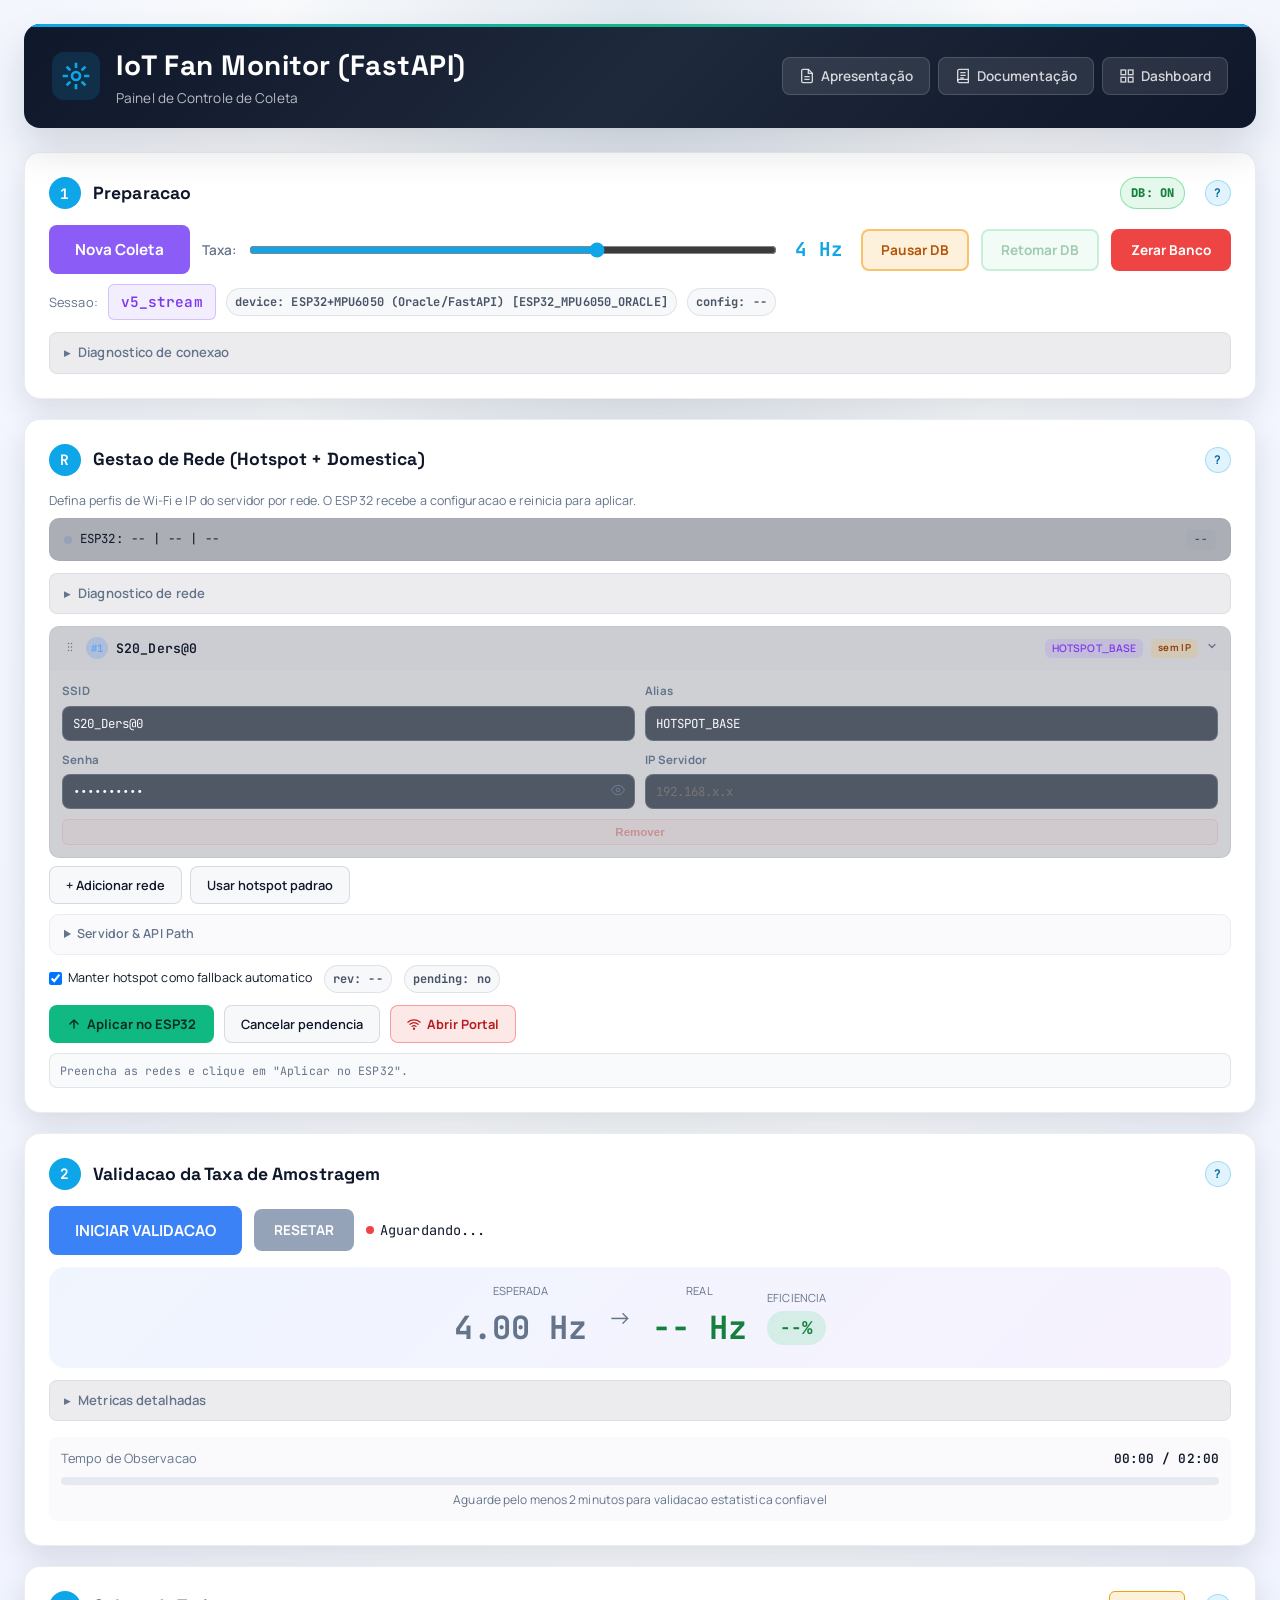
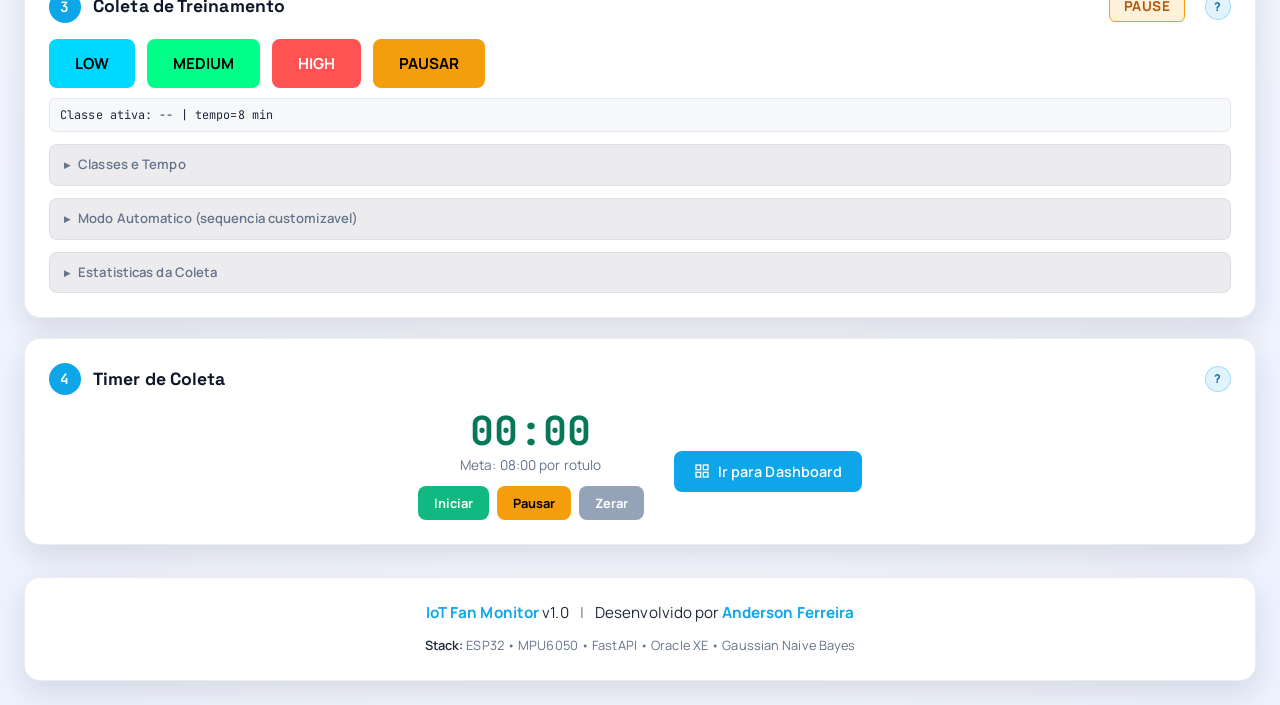
==== commit c2674f62: "update" ====
--- a/web/control.html
+++ b/web/control.html
@@ -1085,7 +1085,7 @@
         <button class="ctrl-btn ctrl-btn-new" onclick="newCollection()" title="Cria nova sessao de coleta com ID unico baseado na taxa atual">Nova Coleta</button>
         <div class="hz-control">
           <span style="font-size:0.85rem;font-weight:600;color:var(--muted);white-space:nowrap;">Taxa:</span>
-          <input type="range" id="hzSlider" min="1" max="25" value="4" oninput="updateHzDisplay(this.value)" onchange="setSampleRate(this.value)" title="Define a taxa de amostragem do ESP32 (Hz)">
+          <input type="range" id="hzSlider" min="1" max="150" value="100" oninput="updateHzDisplay(this.value)" onchange="setSampleRate(this.value)" title="Define a taxa de amostragem do ESP32 (Hz)">
           <span class="hz-display" id="hzDisplay">4 Hz</span>
         </div>
         <button class="ctrl-btn ctrl-btn-ingest-pause" id="btnIngestPause" onclick="pauseIngest()" title="Pausa a gravacao de dados no Oracle XE">Pausar DB</button>
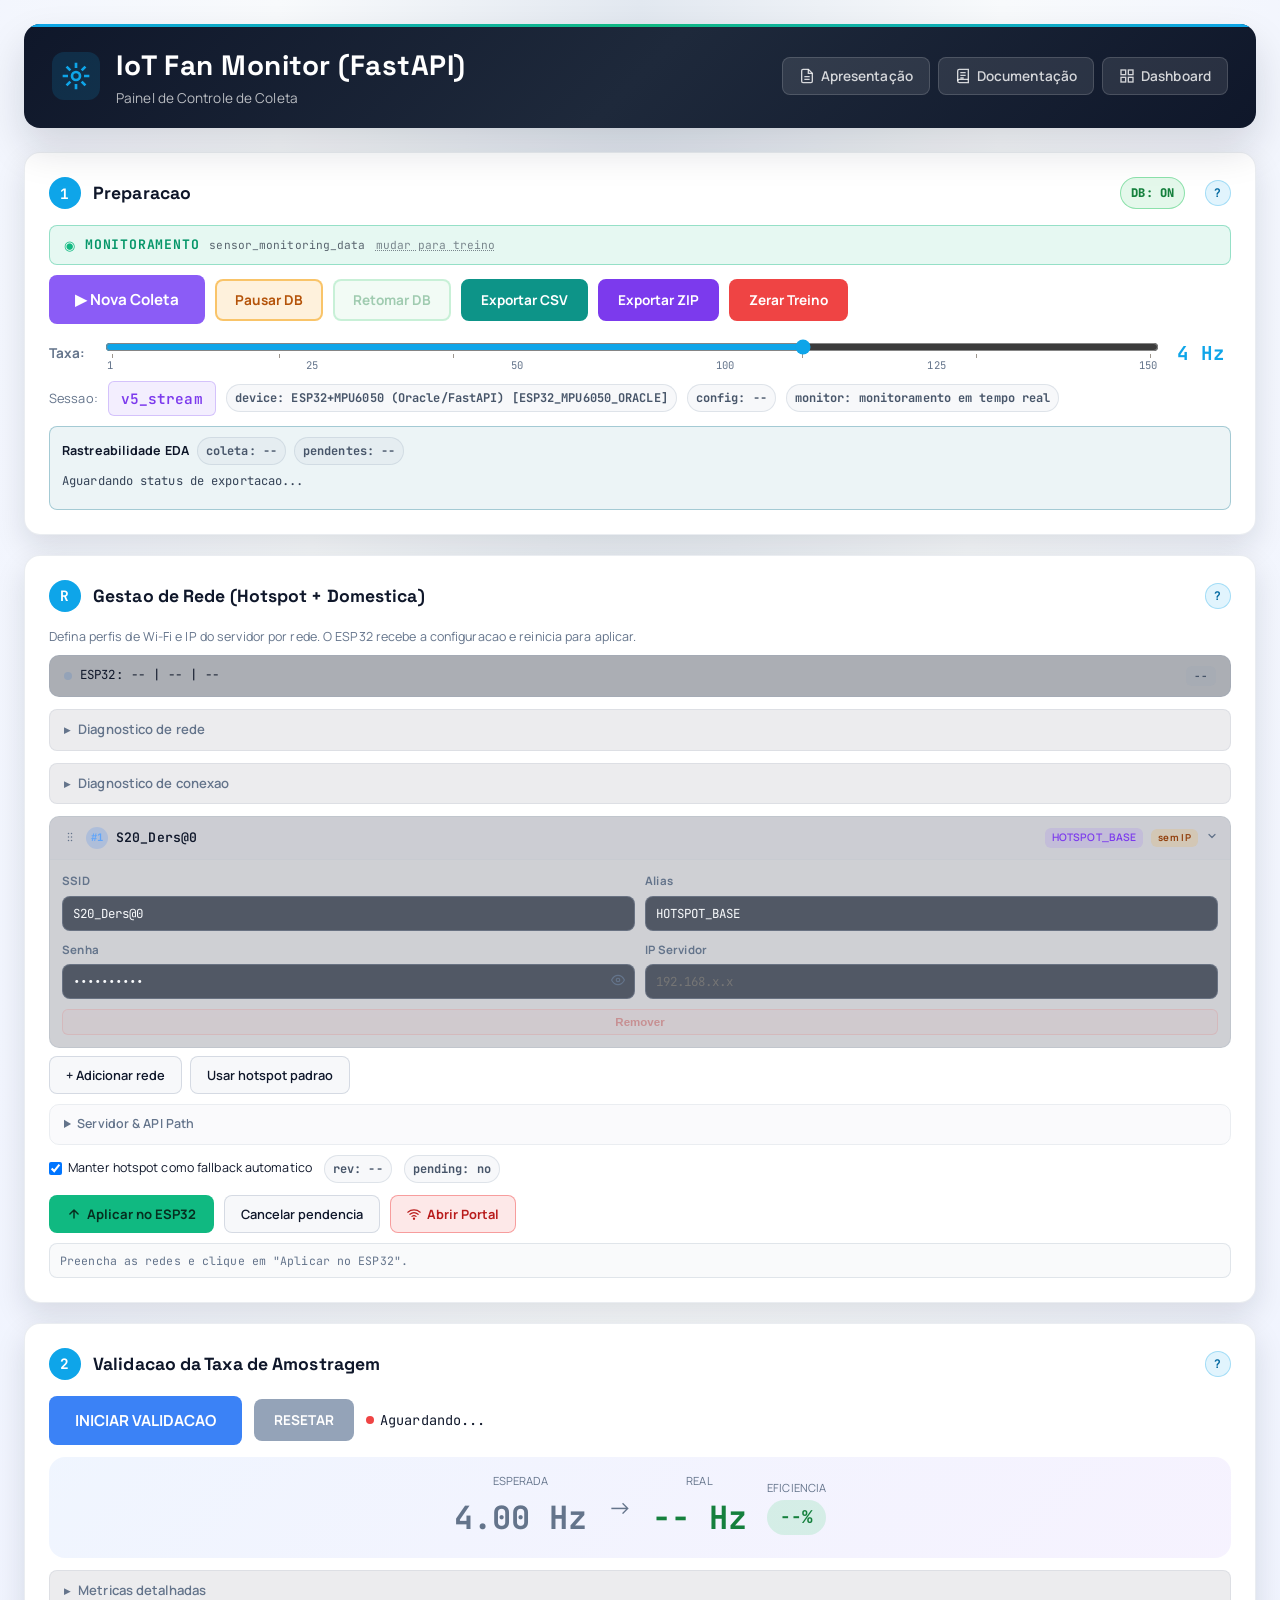
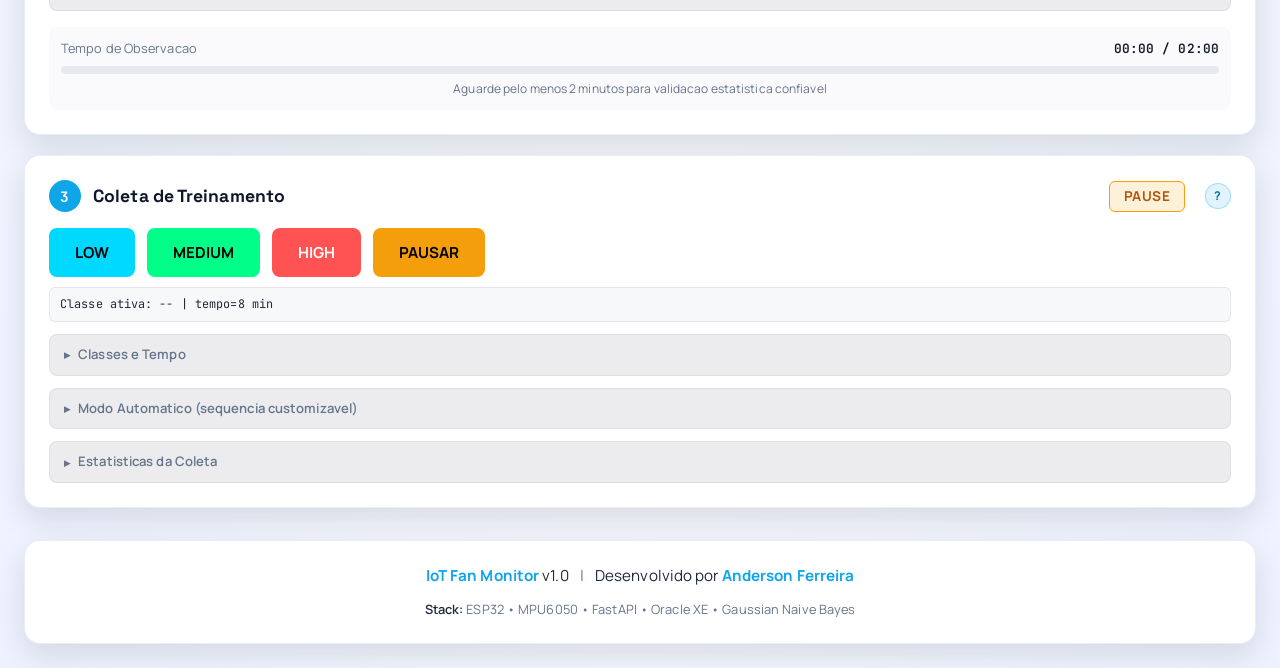
==== commit 0424fc86: "Merge branch 'main' of https://github.com/anderson-ferreira-83/oracle_fast_api_iot_esp32_MPU6050_pro" ====
--- a/web/control.html
+++ b/web/control.html
@@ -53,6 +53,27 @@
       flex-wrap: wrap;
       align-items: center;
     }
+    .prep-actions-row {
+      display: flex;
+      gap: 10px;
+      flex-wrap: nowrap;
+      align-items: center;
+      overflow-x: auto;
+      padding-bottom: 2px;
+      scrollbar-width: thin;
+      scrollbar-color: rgba(148, 163, 184, 0.35) transparent;
+    }
+    .prep-actions-row .ctrl-btn {
+      flex: 0 0 auto;
+      white-space: nowrap;
+    }
+    .prep-actions-row::-webkit-scrollbar {
+      height: 6px;
+    }
+    .prep-actions-row::-webkit-scrollbar-thumb {
+      background: rgba(148, 163, 184, 0.35);
+      border-radius: 999px;
+    }
     .ctrl-btn {
       padding: 12px 24px;
       font-size: 0.95rem;
@@ -67,6 +88,12 @@
     .ctrl-btn:disabled { opacity: 0.4; cursor: not-allowed; }
     .ctrl-btn-new { background: #8b5cf6; color: #fff; }
     .ctrl-btn-reset { background: #ef4444; color: #fff; font-size: 0.85rem; padding: 10px 18px; }
+    .ctrl-btn-export { background: #0d9488; color: #fff; border-color: #0d9488; font-size: 0.85rem; padding: 10px 18px; }
+    .ctrl-btn-export-zip { background: #7c3aed; color: #fff; border-color: #7c3aed; font-size: 0.85rem; padding: 10px 18px; }
+    .ctrl-btn-export:hover:not(:disabled) { background: #0f766e; border-color: #0f766e; }
+    .ctrl-btn-export-zip:hover:not(:disabled) { background: #6d28d9; border-color: #6d28d9; }
+    .ctrl-btn-export:disabled { background: #94a3b8; border-color: #94a3b8; cursor: not-allowed; }
+    .ctrl-btn-export-zip:disabled { background: #94a3b8; border-color: #94a3b8; cursor: not-allowed; }
     .ctrl-btn-raw { background: #3b82f6; color: #fff; }
     .ctrl-btn-pause { background: #f59e0b; color: #000; }
     .ctrl-btn-low { background: #00d9ff; color: #000; }
@@ -135,6 +162,46 @@
       min-width: 200px;
     }
     .hz-control input[type="range"] { flex: 1; accent-color: var(--primary); cursor: pointer; }
+    .hz-row {
+      margin-top: 10px;
+      display: flex;
+      align-items: center;
+      gap: 12px;
+      flex-wrap: nowrap;
+      overflow-x: auto;
+    }
+    .hz-label {
+      font-size: 0.85rem;
+      font-weight: 700;
+      color: var(--muted);
+      white-space: nowrap;
+      min-width: 44px;
+    }
+    .hz-slider-wrap {
+      min-width: 360px;
+      flex: 1;
+      display: grid;
+      gap: 2px;
+    }
+    .hz-slider-wrap input[type="range"] {
+      width: 100%;
+      accent-color: var(--primary);
+      cursor: pointer;
+    }
+    .hz-ticks {
+      display: flex;
+      justify-content: space-between;
+      gap: 4px;
+      color: #64748b;
+      font-family: 'JetBrains Mono', monospace;
+      font-size: 0.66rem;
+      line-height: 1;
+      padding: 0 2px;
+      user-select: none;
+    }
+    .hz-ticks span {
+      white-space: nowrap;
+    }
     .hz-display {
       font-family: 'JetBrains Mono', monospace;
       font-size: 1.2rem;
@@ -142,6 +209,7 @@
       color: var(--primary);
       min-width: 60px;
       text-align: center;
+      white-space: nowrap;
     }
 
     /* Collection ID */
@@ -180,6 +248,78 @@
       color: #b45309;
     }
     .ctrl-btn-mini { padding: 10px 16px; font-size: 0.85rem; }
+
+    /* --- Banner de finalidade dos dados (MONITORING / TRAINING) --- */
+    .purpose-banner {
+      display: flex;
+      align-items: center;
+      gap: 10px;
+      padding: 9px 14px;
+      border-radius: 8px;
+      font-family: 'JetBrains Mono', monospace;
+      border: 1px solid;
+      margin-bottom: 10px;
+      transition: background 0.35s ease, border-color 0.35s ease, color 0.35s ease;
+      cursor: default;
+    }
+    .purpose-banner.purpose-monitoring {
+      background: rgba(16, 185, 129, 0.10);
+      border-color: rgba(16, 185, 129, 0.38);
+    }
+    .purpose-banner.purpose-training {
+      background: rgba(245, 158, 11, 0.11);
+      border-color: rgba(245, 158, 11, 0.45);
+    }
+    .purpose-icon {
+      font-size: 0.82rem;
+      line-height: 1;
+      transition: color 0.35s ease;
+    }
+    .purpose-banner.purpose-monitoring .purpose-icon { color: #10b981; }
+    .purpose-banner.purpose-training  .purpose-icon { color: #f59e0b; }
+    .purpose-label {
+      font-size: 0.82rem;
+      font-weight: 700;
+      letter-spacing: 0.06em;
+      transition: color 0.35s ease;
+    }
+    .purpose-banner.purpose-monitoring .purpose-label { color: #059669; }
+    .purpose-banner.purpose-training  .purpose-label { color: #b45309; }
+    .purpose-table {
+      font-size: 0.70rem;
+      font-weight: 400;
+      opacity: 0.65;
+      color: inherit;
+    }
+    .purpose-manual-link {
+      font-size: 0.70rem;
+      font-weight: 400;
+      opacity: 0.5;
+      cursor: pointer;
+      text-decoration: underline dotted;
+      background: none;
+      border: none;
+      font-family: inherit;
+      color: inherit;
+      padding: 0;
+      transition: opacity 0.2s;
+    }
+    .purpose-manual-link:hover { opacity: 1; }
+    .purpose-finish-btn {
+      margin-left: auto;
+      padding: 5px 13px;
+      font-size: 0.76rem;
+      font-family: 'JetBrains Mono', monospace;
+      font-weight: 600;
+      background: rgba(180, 83, 9, 0.13);
+      color: #b45309;
+      border: 1px solid rgba(180, 83, 9, 0.38);
+      border-radius: 6px;
+      cursor: pointer;
+      transition: background 0.2s, color 0.2s;
+      white-space: nowrap;
+    }
+    .purpose-finish-btn:hover { background: #b45309; color: #fff; }
     .ctrl-btn-ingest-pause {
       background: rgba(245, 158, 11, 0.14);
       border-color: rgba(245, 158, 11, 0.55);
@@ -224,6 +364,49 @@
       border-color: rgba(245, 158, 11, 0.45);
       background: rgba(245, 158, 11, 0.12);
       color: #b45309;
+    }
+    .export-trace {
+      margin-top: 10px;
+      padding: 10px 12px;
+      border-radius: var(--radius-sm);
+      border: 1px solid rgba(14, 116, 144, 0.32);
+      background: rgba(14, 116, 144, 0.08);
+      display: grid;
+      gap: 8px;
+    }
+    .export-trace-head {
+      display: flex;
+      align-items: center;
+      gap: 8px;
+      flex-wrap: wrap;
+      font-size: 0.78rem;
+      color: #0f172a;
+    }
+    .export-trace-body {
+      font-size: 0.76rem;
+      color: #334155;
+      font-family: 'JetBrains Mono', monospace;
+      line-height: 1.45;
+      word-break: break-word;
+    }
+    .export-trace-mini {
+      display: flex;
+      flex-wrap: wrap;
+      gap: 6px;
+    }
+    .export-chip {
+      font-family: 'JetBrains Mono', monospace;
+      font-size: 0.68rem;
+      font-weight: 700;
+      padding: 4px 8px;
+      border-radius: 6px;
+      border: 1px solid rgba(51, 65, 85, 0.25);
+      background: rgba(255, 255, 255, 0.7);
+      color: #1e293b;
+      max-width: 100%;
+      white-space: nowrap;
+      overflow: hidden;
+      text-overflow: ellipsis;
     }
     .runtime-panel {
       margin-top: 6px;
@@ -1081,16 +1264,55 @@
         <span class="ingest-badge ingest-on" id="ingestBadge" style="margin-left:auto;">DB: ON</span>
         <a class="card-doc-btn" href="doc-etapa1.html" target="_blank" title="Ver documentacao desta etapa">?</a>
       </div>
-      <div class="step-controls">
-        <button class="ctrl-btn ctrl-btn-new" onclick="newCollection()" title="Cria nova sessao de coleta com ID unico baseado na taxa atual">Nova Coleta</button>
-        <div class="hz-control">
-          <span style="font-size:0.85rem;font-weight:600;color:var(--muted);white-space:nowrap;">Taxa:</span>
-          <input type="range" id="hzSlider" min="1" max="150" value="100" oninput="updateHzDisplay(this.value)" onchange="setSampleRate(this.value)" title="Define a taxa de amostragem do ESP32 (Hz)">
-          <span class="hz-display" id="hzDisplay">4 Hz</span>
-        </div>
+
+      <!-- Banner de finalidade: MONITORING (padrao) ou TRAINING (coleta ativa) -->
+      <div id="dataPurposeBanner" class="purpose-banner purpose-monitoring" aria-live="polite">
+        <span class="purpose-icon">◉</span>
+        <span class="purpose-label" id="purposeLabel">MONITORAMENTO</span>
+        <span class="purpose-table" id="purposeTable">sensor_monitoring_data</span>
+        <!-- link de override manual (borda de MONITORING: muda para TRAINING) -->
+        <button class="purpose-manual-link" id="purposeManualToggle"
+          onclick="setDataPurpose('TRAINING')"
+          title="Ativar modo coleta de treino manualmente (sem criar nova sessao)">mudar para treino</button>
+        <!-- botao de conclusao: visivel apenas em modo TRAINING -->
+        <button class="purpose-finish-btn" id="btnFinalizarTreino"
+          onclick="finalizarTreino()"
+          title="Exportar CSV desta coleta e voltar ao modo Monitoramento"
+          style="display:none;">↩ Finalizar Treino</button>
+      </div>
+
+      <div class="prep-actions-row" aria-label="Acoes de coleta">
+        <button class="ctrl-btn ctrl-btn-new" onclick="newCollection()"
+          title="Cria nova sessao de coleta rotulada (ativa modo Treino automaticamente)">▶ Nova Coleta</button>
         <button class="ctrl-btn ctrl-btn-ingest-pause" id="btnIngestPause" onclick="pauseIngest()" title="Pausa a gravacao de dados no Oracle XE">Pausar DB</button>
         <button class="ctrl-btn ctrl-btn-ingest-resume" id="btnIngestResume" onclick="resumeIngest()" disabled title="Retoma a gravacao de dados no Oracle XE">Retomar DB</button>
-        <button class="ctrl-btn ctrl-btn-reset" onclick="resetDatabase()" title="Remove TODOS os dados do banco Oracle XE (irreversivel)">Zerar Banco</button>
+        <button class="ctrl-btn ctrl-btn-export" id="btnExportCsv" onclick="exportToCSV()" title="Exporta manualmente a coleta atual para CSV (util para checkpoints durante a coleta)">Exportar CSV</button>
+        <button class="ctrl-btn ctrl-btn-export-zip" id="btnExportZip" onclick="exportDatabaseZip()" title="Exporta os dados do banco (colecao atual ou tudo) em arquivo .zip sem precisar abrir o Oracle">Exportar ZIP</button>
+        <button class="ctrl-btn ctrl-btn-reset" onclick="resetDatabase()"
+          title="Zera dados de TREINO (sensor_training_data + sensor_data). Dados de monitoramento sao PRESERVADOS.">Zerar Treino</button>
+      </div>
+      <div class="hz-row" aria-label="Controle de taxa">
+        <span class="hz-label">Taxa:</span>
+        <div class="hz-slider-wrap">
+          <input type="range" id="hzSlider" min="1" max="150" value="100" list="hzMarks" oninput="updateHzDisplay(this.value)" onchange="setSampleRate(this.value)" title="Define a taxa de amostragem do ESP32 (Hz)">
+          <datalist id="hzMarks">
+            <option value="1"></option>
+            <option value="25"></option>
+            <option value="50"></option>
+            <option value="100"></option>
+            <option value="125"></option>
+            <option value="150"></option>
+          </datalist>
+          <div class="hz-ticks">
+            <span>1</span>
+            <span>25</span>
+            <span>50</span>
+            <span>100</span>
+            <span>125</span>
+            <span>150</span>
+          </div>
+        </div>
+        <span class="hz-display" id="hzDisplay">4 Hz</span>
       </div>
       <div style="margin-top:10px;font-size:0.8rem;color:var(--muted);display:flex;flex-wrap:wrap;gap:10px;align-items:center;">
         <span>Sessao:</span>
@@ -1098,6 +1320,16 @@
         <span class="meta-chip" id="activeDeviceId">device: --</span>
         <span class="meta-chip" id="collectionHzTag" style="display:none;"></span>
         <span class="meta-chip" id="collectionConfigInfo">config: --</span>
+        <span class="meta-chip" id="monitorStateChip">monitor: aguardando coleta</span>
+      </div>
+      <div id="exportTracePanel" class="export-trace">
+        <div class="export-trace-head">
+          <strong>Rastreabilidade EDA</strong>
+          <span class="meta-chip" id="exportCurrentChip">coleta: --</span>
+          <span class="meta-chip" id="exportPendingChip">pendentes: --</span>
+        </div>
+        <div class="export-trace-body" id="exportSummaryText">Aguardando status de exportacao...</div>
+        <div class="export-trace-mini" id="exportRecentList"></div>
       </div>
       <div id="collectionWarningBox" class="control-warning" style="display:none;">
         <div id="collectionWarningText"></div>
@@ -1108,17 +1340,6 @@
       <div id="ingestNote" style="margin-top:8px;font-size:0.75rem;color:#92400e;font-family:'JetBrains Mono',monospace;display:none;">
         Gravacao no DB esta pausada: validacao de taxa e estatisticas nao atualizam.
       </div>
-      <details class="ctrl-details">
-        <summary>Diagnostico de conexao</summary>
-        <div class="ctrl-details-body">
-          <div id="lastDbInfo" style="font-size:0.75rem;font-family:'JetBrains Mono',monospace;">
-            Ultimo no DB: --
-          </div>
-          <div id="runtimeInfoControl" class="runtime-panel no_data" style="margin-top:8px;">
-            Runtime: --
-          </div>
-        </div>
-      </details>
     </div>
 
     <!-- ETAPA 1B: Gestao de Rede -->
@@ -1154,6 +1375,17 @@
               <span class="net-diag-icon fail" id="diagDataIcon">✗</span>
               <span id="diagDataLabel">Dados</span>
             </div>
+          </div>
+        </div>
+      </details>
+      <details class="ctrl-details" style="margin-top:0;margin-bottom:12px;">
+        <summary>Diagnostico de conexao</summary>
+        <div class="ctrl-details-body">
+          <div id="lastDbInfo" style="font-size:0.75rem;font-family:'JetBrains Mono',monospace;">
+            Ultimo no DB: --
+          </div>
+          <div id="runtimeInfoControl" class="runtime-panel no_data" style="margin-top:8px;">
+            Runtime: --
           </div>
         </div>
       </details>
@@ -1431,6 +1663,9 @@
                 Sequencia: LOW + ROT_ON -> MEDIUM + ROT_ON -> HIGH + ROT_ON
               </div>
             </div>
+            <div style="margin-bottom:8px;font-size:0.78rem;color:var(--muted);font-family:'JetBrains Mono',monospace;">
+              Exportacao automatica CSV: <strong style="color:#0f766e;">SEMPRE ATIVA</strong> ao concluir automacao.
+            </div>
             <div class="step-controls" style="margin-bottom:8px;">
               <button class="ctrl-btn" style="background:#8b5cf6;color:#fff;padding:8px 16px;font-size:0.85rem;" onclick="startAutomation()" title="Inicia sequencia automatica de coleta por classe">Iniciar Automacao</button>
               <button class="ctrl-btn ctrl-btn-stop-auto" style="padding:8px 16px;font-size:0.85rem;" onclick="stopAutomation()" id="btnStopAuto" disabled title="Para a automacao em andamento">Parar</button>
@@ -1466,35 +1701,9 @@
             </div>
           </div>
           <div style="margin-top:8px;font-size:0.75rem;color:var(--muted);font-family:'JetBrains Mono',monospace;" id="trainBreakdown">Aguardando dados...</div>
+          <div style="margin-top:6px;font-size:0.7rem;color:var(--muted);opacity:0.7;" id="statsTableLabel"></div>
         </div>
       </details>
-    </div>
-
-    <!-- ETAPA 4: Timer de Coleta -->
-    <div class="step-section">
-      <div class="step-header">
-        <div class="step-number">4</div>
-        <div class="step-title">Timer de Coleta</div>
-        <a class="card-doc-btn" href="doc-etapa4.html" target="_blank" title="Ver documentacao desta etapa" style="margin-left:auto;">?</a>
-      </div>
-      <div style="display:flex;align-items:center;justify-content:center;gap:30px;flex-wrap:wrap;">
-        <div style="text-align:center;">
-          <div class="timer-display-large" id="timer">00:00</div>
-          <div class="timer-meta" id="timerMetaText">Meta: 08:00 por rotulo</div>
-          <div style="display:flex;gap:8px;justify-content:center;margin-top:10px;">
-            <button class="ctrl-btn" style="padding:6px 14px;font-size:0.8rem;background:var(--accent);color:#fff;" onclick="startTimer()" title="Inicia contagem do timer para o rotulo atual">Iniciar</button>
-            <button class="ctrl-btn" style="padding:6px 14px;font-size:0.8rem;background:#f59e0b;color:#000;" onclick="stopTimer()" title="Pausa o timer sem zerar">Pausar</button>
-            <button class="ctrl-btn" style="padding:6px 14px;font-size:0.8rem;background:#94a3b8;color:#fff;" onclick="resetTimer()" title="Zera o timer para 00:00">Zerar</button>
-          </div>
-        </div>
-        <a href="index.html" class="dashboard-link" target="_blank" rel="noopener">
-          <svg width="16" height="16" viewBox="0 0 24 24" fill="none" stroke="currentColor" stroke-width="2">
-            <rect x="3" y="3" width="7" height="7" /><rect x="14" y="3" width="7" height="7" />
-            <rect x="14" y="14" width="7" height="7" /><rect x="3" y="14" width="7" height="7" />
-          </svg>
-          Ir para Dashboard
-        </a>
-      </div>
     </div>
 
     <!-- Footer -->
@@ -1530,7 +1739,7 @@
     const DEFAULT_HOTSPOT_PROFILE = {
       alias: 'HOTSPOT_BASE',
       ssid: 'S20_Ders@0',
-      password: 'Foxbam1844',
+      password: 'F0xbam1844',
       server_ip: '',
     };
     const NETWORK_PROFILES_STORAGE_PREFIX = 'iot_network_profiles_';
@@ -1679,7 +1888,13 @@
       updateDeviceUi();
       networkStateTouched = false;
       networkStateLoaded = false;
+      lastExportedCollection = loadLastExportedCollection();
+      lastExportStatus = null;
+      lastExportStatusFetchMs = 0;
+      monitorOrigin = 'idle';
       initNetworkManager();
+      refreshExportStatus({ force: true, silent: true });
+      updateMonitorTag();
     }
 
     // --- State ---
@@ -1688,12 +1903,164 @@
     let validationStartTime = null;
     let lastSampleTimestamp = null;
     let lastDbRecord = null; // { ts, sample_rate, collection_id }
+    let lastExportedCollection = null; // collection_id exportado para CSV com sucesso
+    let lastExportStatus = null;
+    let lastExportStatusFetchMs = 0;
+    let exportStatusInFlight = false;
+    const EXPORT_STATUS_REFRESH_MS = 12000;
     let lastRuntime = null;
     let lastDeviceStatus = null;
     const RUNTIME_STATE_CLASSES = ['live', 'delay', 'stale', 'no_data'];
     let runtimeControlRenderState = 'no_data';
     let runtimeControlRenderHtml = '';
     const LAST_MODE_KEY = 'iot_fan_last_mode_before_pause';
+    let monitorOrigin = 'idle';
+
+    function exportMemoryKey() {
+      const device = normalizeDeviceId(DEVICE_ID) || 'default';
+      return `iot_last_exported_collection_${device}`;
+    }
+
+    function loadLastExportedCollection() {
+      try {
+        const val = localStorage.getItem(exportMemoryKey());
+        return (val && val.trim()) ? val.trim() : null;
+      } catch (e) {
+        return null;
+      }
+    }
+
+    function rememberLastExportedCollection(collectionId) {
+      const val = (collectionId && String(collectionId).trim()) ? String(collectionId).trim() : null;
+      lastExportedCollection = val;
+      try {
+        if (val) localStorage.setItem(exportMemoryKey(), val);
+        else localStorage.removeItem(exportMemoryKey());
+      } catch (e) { /* silent */ }
+    }
+
+    function formatExportWhen(isoString) {
+      if (!isoString) return '--';
+      const dt = new Date(isoString);
+      if (Number.isNaN(dt.getTime())) return String(isoString);
+      return dt.toLocaleString('pt-BR', { hour12: false });
+    }
+
+    function clearElement(el) {
+      if (!el) return;
+      while (el.firstChild) el.removeChild(el.firstChild);
+    }
+
+    function updateMonitorTag() {
+      const el = document.getElementById('monitorStateChip');
+      if (!el) return;
+      let text = 'monitor: aguardando coleta';
+      let warn = true;
+      if (autoInterval) {
+        text = 'monitor: automacao em andamento';
+        warn = true;
+      } else if (!ingestEnabled) {
+        text = 'monitor: db pausado';
+        warn = true;
+      } else if (String(currentMode || '').toUpperCase() !== 'PAUSE') {
+        text = 'monitor: coleta em andamento';
+        warn = true;
+      } else if (monitorOrigin === 'auto_finished') {
+        text = 'monitor: pos-automacao (tempo real)';
+        warn = false;
+      } else {
+        text = 'monitor: monitoramento em tempo real';
+        warn = false;
+      }
+      el.textContent = text;
+      el.className = `meta-chip${warn ? ' warn' : ''}`;
+    }
+
+    function renderExportStatus(status) {
+      const currentChip = document.getElementById('exportCurrentChip');
+      const pendingChip = document.getElementById('exportPendingChip');
+      const summaryEl = document.getElementById('exportSummaryText');
+      const recentEl = document.getElementById('exportRecentList');
+
+      const currentCollection = String(status?.current_collection || '').trim();
+      const currentExported = !!status?.current_collection_exported;
+      const pendingCount = Number(status?.pending_count || 0);
+      const dbRows = Number(status?.db_rows || 0);
+      const latest = status?.latest_export || null;
+      const recents = Array.isArray(status?.recent_exports) ? status.recent_exports : [];
+
+      if (currentChip) {
+        if (currentCollection && currentCollection !== 'v5_stream') {
+          currentChip.textContent = `coleta: ${currentCollection} | ${currentExported ? 'exportada' : 'nao exportada'}`;
+          currentChip.className = `meta-chip${currentExported ? '' : ' warn'}`;
+        } else {
+          currentChip.textContent = 'coleta: --';
+          currentChip.className = 'meta-chip';
+        }
+      }
+
+      if (pendingChip) {
+        pendingChip.textContent = `pendentes: ${pendingCount.toLocaleString()}`;
+        pendingChip.className = `meta-chip${pendingCount > 0 ? ' warn' : ''}`;
+      }
+
+      if (summaryEl) {
+        if (latest) {
+          const lines = Number(latest.rows || 0).toLocaleString();
+          summaryEl.textContent =
+            `Ultimo export: ${latest.export_id || '--'} | arquivo: ${latest.filename || '--'} | linhas: ${lines} | hora: ${formatExportWhen(latest.exported_at_iso)} | db_rows: ${dbRows.toLocaleString()}`;
+        } else {
+          summaryEl.textContent = `Nenhuma exportacao registrada ainda | db_rows: ${dbRows.toLocaleString()}`;
+        }
+      }
+
+      if (recentEl) {
+        clearElement(recentEl);
+        recents.slice(0, 4).forEach(item => {
+          const chip = document.createElement('span');
+          chip.className = 'export-chip';
+          const cid = item?.collection_id || '--';
+          const rows = Number(item?.rows || 0).toLocaleString();
+          chip.textContent = `${item?.export_id || '--'} | ${cid} | ${rows} linhas`;
+          recentEl.appendChild(chip);
+        });
+      }
+    }
+
+    async function refreshExportStatus(options = {}) {
+      const force = !!options?.force;
+      const silent = !!options?.silent;
+      const now = Date.now();
+      if (!force && (now - lastExportStatusFetchMs) < EXPORT_STATUS_REFRESH_MS) {
+        if (lastExportStatus) renderExportStatus(lastExportStatus);
+        return lastExportStatus;
+      }
+      if (exportStatusInFlight) return lastExportStatus;
+      exportStatusInFlight = true;
+      try {
+        const res = await fetch(
+          buildApiUrl('../api/export_status', { recent_limit: 6, pending_limit: 8 }),
+          { headers: { 'Authorization': `Bearer ${AUTH_TOKEN}` } }
+        );
+        const data = await res.json();
+        const detailMsg = (typeof data?.detail === 'string')
+          ? data.detail
+          : (typeof data?.detail?.message === 'string' ? data.detail.message : null);
+        if (!res.ok) throw new Error(detailMsg || 'Falha ao obter status de exportacao');
+        lastExportStatus = data;
+        lastExportStatusFetchMs = Date.now();
+        if (data?.current_collection_exported && data?.current_collection) {
+          rememberLastExportedCollection(String(data.current_collection));
+        }
+        renderExportStatus(data);
+        return data;
+      } catch (e) {
+        if (!silent) console.warn('refreshExportStatus falhou:', e);
+        return lastExportStatus;
+      } finally {
+        exportStatusInFlight = false;
+      }
+    }
     let lastModeBeforePause = localStorage.getItem(LAST_MODE_KEY) || null;
     let labelState = { ...LABEL_DEFAULT_STATE };
     let labelsDirty = false;
@@ -1702,6 +2069,7 @@
     let networkProfiles = [];
     let networkStateTouched = false;
     let networkStateLoaded = false;
+    let deviceStatusInterval = null;
     let _lastEspSsid = '';
     let _netDragSrcIdx = -1;
 
@@ -2175,16 +2543,25 @@
         if (ipEl) ipEl.textContent = data.ip || '--';
         if (ssidEl) ssidEl.textContent = data.ssid || '--';
         const age = data.updated_at ? Math.round(Date.now() / 1000 - data.updated_at) : null;
+        const newSsid = String(data.ssid || '').trim();
+        const freshData = age !== null && age < 30;
+        const recentPing = age !== null && age < 60;
+        const connectedFlag = ((data.connected === true) && recentPing)
+          || (data.connected == null && !!newSsid && age !== null && age < 45);
         let bannerState = 'offline';
         if (freshEl) {
-          if (age !== null && age < 30) {
+          if (connectedFlag && freshData) {
             freshEl.textContent = 'online';
             freshEl.style.color = '#047857';
             bannerState = 'online';
-          } else if (age !== null && age < 120) {
+          } else if (connectedFlag && age !== null && age < 120) {
             freshEl.textContent = `${age}s atras`;
             freshEl.style.color = '#92400e';
             bannerState = 'stale';
+          } else if (age !== null && age < 120) {
+            freshEl.textContent = 'desconectado';
+            freshEl.style.color = '#b91c1c';
+            bannerState = 'offline';
           } else {
             freshEl.textContent = data.ip ? 'stale' : 'sem dados';
             freshEl.style.color = '#475569';
@@ -2195,15 +2572,14 @@
           banner.classList.remove('online', 'stale', 'offline');
           banner.classList.add(bannerState);
         }
-        const newSsid = String(data.ssid || '').trim();
         if (newSsid !== _lastEspSsid) {
           _lastEspSsid = newSsid;
           updateActiveBadge();
         }
         updateNetReason(newSsid);
-        const hasWifi = !!newSsid;
-        const serverOk = age !== null && age < 120;
-        const dataOk = age !== null && age < 30;
+        const hasWifi = connectedFlag && !!newSsid && recentPing;
+        const serverOk = connectedFlag && recentPing;
+        const dataOk = connectedFlag && freshData;
         updateNetDiagnostics(hasWifi, serverOk, dataOk);
       } catch (e) {
         updateNetDiagnostics(null, null, null);
@@ -2286,13 +2662,19 @@
       renderNetworkCards();
       setNetworkStatus('Preencha as redes e clique em "Aplicar no ESP32".');
       fetchDeviceStatus();
-      setInterval(fetchDeviceStatus, 10000);
+      if (deviceStatusInterval) clearInterval(deviceStatusInterval);
+      deviceStatusInterval = setInterval(fetchDeviceStatus, 10000);
     }
 
     // --- Timer ---
     let timerInterval, startTime, elapsedTime = 0, isRunning = false;
 
+    function hasTimerUi() {
+      return !!document.getElementById('timer');
+    }
+
     function startTimer() {
+      if (!hasTimerUi()) return;
       if (isRunning) return;
       isRunning = true;
       startTime = Date.now() - elapsedTime;
@@ -2317,6 +2699,7 @@
       const minutes = Math.floor(diff / 60).toString().padStart(2, '0');
       const seconds = (diff % 60).toString().padStart(2, '0');
       const display = document.getElementById('timer');
+      if (!display) return;
       display.innerText = `${minutes}:${seconds}`;
       const targetSeconds = Math.max(60, selectedTrainMinutes * 60);
       display.classList.toggle('exceeded', diff >= targetSeconds);
@@ -2660,6 +3043,7 @@
       if (resumeBtn) resumeBtn.disabled = ingestEnabled;
       const note = document.getElementById('ingestNote');
       if (note) note.style.display = ingestEnabled ? 'none' : 'block';
+      updateMonitorTag();
     }
 
     function updateLastDbInfo() {
@@ -2707,6 +3091,14 @@
       if (freshness === 'live') return 'good';
       if (freshness === 'delay') return 'warn';
       return 'bad';
+    }
+
+    function runtimeToneFromNetLink(linkRaw) {
+      const link = String(linkRaw || '--').toUpperCase();
+      if (link === 'UP') return 'good';
+      if (link === 'STALE') return 'warn';
+      if (link === 'DOWN') return 'bad';
+      return 'warn';
     }
 
     function normalizeRuntimeStateClass(freshnessRaw) {
@@ -2750,12 +3142,18 @@
 
     function runtimeNetworkParts(deviceStatus) {
       const status = deviceStatus && typeof deviceStatus === 'object' ? deviceStatus : {};
-      const link = status.connected === true ? 'UP' : (status.connected === false ? 'DOWN' : '--');
+      const ageNum = Number(status.age_s);
+      const recent = Number.isFinite(ageNum) && ageNum < 60;
+      let link = '--';
+      if (status.connected === true) {
+        link = recent ? 'UP' : 'STALE';
+      } else if (status.connected === false) {
+        link = 'DOWN';
+      }
       const ssid = String(status.ssid || '--');
       const ip = String(status.ip || '--');
       const rssiNum = Number(status.rssi);
       const rssi = Number.isFinite(rssiNum) ? `${Math.round(rssiNum)}dBm` : '--';
-      const ageNum = Number(status.age_s);
       const age = formatRuntimeAgeSeconds(ageNum);
       const netFail = Number.isFinite(Number(status.network_fail_streak)) ? Number(status.network_fail_streak) : 0;
       const sendFail = Number.isFinite(Number(status.send_fail_streak)) ? Number(status.send_fail_streak) : 0;
@@ -2785,7 +3183,7 @@
         const html = `
           <div class="runtime-row runtime-row-main">
             ${runtimePill('Runtime', '--', 'bad')}
-            ${runtimePill('NET', net.link, net.link === 'UP' ? 'good' : (net.link === 'DOWN' ? 'bad' : 'warn'))}
+            ${runtimePill('NET', net.link, runtimeToneFromNetLink(net.link))}
             ${runtimePill('DB', ingestEnabled ? 'ON' : 'OFF', ingestEnabled ? 'good' : 'warn')}
           </div>
           <div class="runtime-row runtime-row-network">
@@ -2834,7 +3232,7 @@
         <div class="runtime-row runtime-row-main">
           ${runtimePill('Device', activeDevice, 'info', 'wide')}
           ${runtimePill('Age', `${age} (${freshness.toUpperCase()})`, runtimeToneFromFreshness(freshness))}
-          ${runtimePill('NET', net.link, net.link === 'UP' ? 'good' : (net.link === 'DOWN' ? 'bad' : 'warn'))}
+          ${runtimePill('NET', net.link, runtimeToneFromNetLink(net.link))}
           ${runtimePill('DB', dbState, dbState === 'DB:ON' ? 'good' : 'warn')}
         </div>
         <div class="runtime-row runtime-row-config">
@@ -2879,6 +3277,11 @@
         if (rate != null && !Number.isNaN(rate)) parts.push(`config: ${rate} Hz`);
         parts.push(ingestEnabled ? 'ingest: on' : 'ingest: off');
         cfgEl.textContent = parts.join(' | ');
+      }
+
+      // Sincronizar data_purpose a partir do estado do servidor
+      if (state?.data_purpose) {
+        updateDataPurposeUI(state.data_purpose);
       }
 
       const warnBox = document.getElementById('collectionWarningBox');
@@ -2908,7 +3311,13 @@
       try {
         const res = await fetch(buildApiUrl(CONTROL_API_BASE), { headers: { 'Authorization': `Bearer ${AUTH_TOKEN}` } });
         const data = await res.json();
-        if (data.mode) { currentMode = data.mode; updateModeBadge(currentMode); }
+        if (data.mode) {
+          currentMode = data.mode;
+          updateModeBadge(currentMode);
+          if (String(currentMode).toUpperCase() !== 'PAUSE') {
+            monitorOrigin = autoInterval ? monitorOrigin : 'manual_collect';
+          }
+        }
         if (typeof data.ingest_enabled === 'boolean') {
           ingestEnabled = data.ingest_enabled;
           updateIngestUI();
@@ -2958,6 +3367,8 @@
         };
         lastRuntime = syntheticRuntime;
         updateRuntimeInfoControl(syntheticRuntime);
+        refreshExportStatus({ silent: true });
+        updateMonitorTag();
       } catch (e) { /* silent */ }
     }
 
@@ -2980,6 +3391,9 @@
         const data = await res.json();
         currentMode = data.mode || mode;
         updateModeBadge(currentMode);
+        if (String(currentMode).toUpperCase() !== 'PAUSE') {
+          monitorOrigin = autoInterval ? monitorOrigin : 'manual_collect';
+        }
         if (typeof data.ingest_enabled === 'boolean') {
           ingestEnabled = data.ingest_enabled;
           updateIngestUI();
@@ -2992,6 +3406,8 @@
           controlChannel.postMessage({ type: 'COLLECTION_CHANGE', collection_id: data.collection_id });
         }
         controlChannel.postMessage({ type: 'MODE_CHANGE', newMode: currentMode });
+        refreshExportStatus({ silent: true });
+        updateMonitorTag();
       } catch (e) {
         alert('Erro ao comunicar com servidor');
         updateModeBadge('ERRO');
@@ -3036,43 +3452,205 @@
       const desc = prompt('Descricao opcional da coleta (ou deixe vazio):', '');
 
       try {
+        const payload = { new_collection: true };
+        if (desc && desc.trim()) payload.collection_description = desc.trim();
+
         const res = await fetch(buildApiUrl(CONTROL_API_BASE), {
           method: 'POST',
           headers: { 'Content-Type': 'application/json', 'Authorization': `Bearer ${AUTH_TOKEN}` },
-          body: JSON.stringify(withDevicePayload({ new_collection: true }))
+          body: JSON.stringify(withDevicePayload(payload))
         });
         const data = await res.json();
         if (typeof data.ingest_enabled === 'boolean') {
           ingestEnabled = data.ingest_enabled;
           updateIngestUI();
         }
-        let collectionId = data.collection_id || 'v5_stream';
-
-        // Adicionar descricao se fornecida
-        if (desc && desc.trim()) {
-          collectionId = `${collectionId}_${desc.replace(/\s+/g, '_').substring(0, 40)}`;
-          await fetch(buildApiUrl(CONTROL_API_BASE), {
-            method: 'POST',
-            headers: { 'Content-Type': 'application/json', 'Authorization': `Bearer ${AUTH_TOKEN}` },
-            body: JSON.stringify(withDevicePayload({ collection_id: collectionId }))
-          });
-        }
+        const collectionId = data.collection_id || 'v5_stream';
 
         document.getElementById('currentCollectionId').innerText = collectionId;
         updateCollectionMeta({ ...data, collection_id: collectionId });
         controlChannel.postMessage({ type: 'COLLECTION_CHANGE', collection_id: collectionId });
+        rememberLastExportedCollection(null);
+        monitorOrigin = 'manual_collect';
+        updateMonitorTag();
         resetValidation();
+        await refreshExportStatus({ force: true, silent: true });
+        // data_purpose permanece MONITORING ate o usuario iniciar a automacao
       } catch (e) { alert('Erro ao definir nova coleta'); }
     }
 
-    async function resetDatabase() {
-      if (!confirm("Tem certeza? Isso apagara TODOS os dados!")) return;
+    async function exportToCSV(options = {}) {
+      const silent = !!options?.silent;
+      // Fix 1: prioriza collection_id passado via options (ex.: chamada da automacao)
+      const collectionId = options.collection_id
+        || document.getElementById('currentCollectionId')?.innerText?.trim();
+      if (!collectionId || collectionId === '--' || collectionId === 'v5_stream') {
+        const msg = 'Nenhuma coleta identificada para exportar.\nInicie uma nova coleta primeiro.';
+        if (!silent) {
+          alert(msg);
+          return null;
+        }
+        throw new Error(msg);
+      }
+      const btn = document.getElementById('btnExportCsv');
+      btn.disabled = true;
+      btn.innerText = 'Exportando...';
+      // Fix 4: log URL real para diagnostico
+      const exportUrl = buildApiUrl('../api/export_csv');
+      console.log('[exportCSV] URL:', exportUrl, '| collection_id:', collectionId);
       try {
-        const res = await fetch(buildApiUrl('../api/reset_db'), { method: 'POST', headers: { 'Authorization': `Bearer ${AUTH_TOKEN}` } });
+        const res = await fetch(exportUrl, {
+          method: 'POST',
+          headers: { 'Content-Type': 'application/json', 'Authorization': `Bearer ${AUTH_TOKEN}` },
+          body: JSON.stringify(withDevicePayload({ collection_id: collectionId })),
+        });
+        let data;
+        try {
+          data = await res.json();
+        } catch (parseErr) {
+          // Fix 3: parse error geralmente significa servidor offline / resposta HTML
+          throw new Error(`Servidor retornou resposta invalida (status ${res.status}). Verifique se o servidor esta acessivel.`);
+        }
+        const detailMsg = (typeof data?.detail === 'string')
+          ? data.detail
+          : (typeof data?.detail?.message === 'string' ? data.detail.message : null);
+        if (!res.ok) throw new Error(detailMsg || `Erro HTTP ${res.status}`);
+        rememberLastExportedCollection(collectionId);
+        await refreshExportStatus({ force: true, silent: true });
+        btn.innerText = 'CSV Exportado ✓';
+        if (!silent) {
+          alert(
+            `CSV exportado com sucesso!\n` +
+            `Arquivo: ${data.filename}\n` +
+            `Linhas: ${Number(data.rows || 0).toLocaleString()}\n` +
+            `Manifesto: ${data.export_id || '--'}\n` +
+            `Local: notebooks/output/data/`
+          );
+        }
+        return data;
+      } catch (e) {
+        console.error('[exportCSV] Falha:', e.message);
+        btn.innerText = 'Exportar CSV';
+        if (!silent) {
+          alert(`Erro ao exportar CSV:\n${e.message}`);
+          return null;
+        }
+        throw e;
+      } finally {
+        btn.disabled = false;
+        setTimeout(() => {
+          if (btn.innerText === 'CSV Exportado ✓') btn.innerText = 'Exportar CSV';
+        }, 5000);
+      }
+    }
+
+    async function exportDatabaseZip() {
+      const btn = document.getElementById('btnExportZip');
+      const cid = document.getElementById('currentCollectionId')?.innerText?.trim();
+
+      let mode = 'all';
+      let collectionId = null;
+      if (cid && cid !== '--' && cid !== 'v5_stream') {
+        const onlyCurrent = confirm(
+          `Exportar ZIP somente da coleta atual "${cid}"?\n\n` +
+          `OK = somente esta coleta\n` +
+          `Cancelar = exportar todo o banco`
+        );
+        mode = onlyCurrent ? 'current' : 'all';
+        if (onlyCurrent) collectionId = cid;
+      }
+
+      if (btn) {
+        btn.disabled = true;
+        btn.innerText = 'Compactando...';
+      }
+
+      try {
+        const payload = withDevicePayload({
+          mode,
+          collection_id: collectionId,
+          split_by_collection: mode === 'all',
+        });
+        const res = await fetch(buildApiUrl('../api/export_db_zip'), {
+          method: 'POST',
+          headers: { 'Content-Type': 'application/json', 'Authorization': `Bearer ${AUTH_TOKEN}` },
+          body: JSON.stringify(payload),
+        });
         const data = await res.json();
-        alert(data.message);
+        const detailMsg = (typeof data?.detail === 'string')
+          ? data.detail
+          : (typeof data?.detail?.message === 'string' ? data.detail.message : null);
+        if (!res.ok) throw new Error(detailMsg || 'Falha ao exportar ZIP');
+
+        alert(
+          `ZIP exportado com sucesso!\n` +
+          `Arquivo: ${data.filename || '--'}\n` +
+          `Linhas: ${Number(data.rows || 0).toLocaleString()}\n` +
+          `CSV(s): ${Number(data.csv_entries || 0).toLocaleString()}\n` +
+          `Local: notebooks/output/data/\n\n` +
+          `Obs: para apontar automaticamente o notebook 01_EDA, use "Exportar CSV" da coleta atual.`
+        );
+      } catch (e) {
+        alert(`Erro ao exportar ZIP:\n${e.message || e}`);
+      } finally {
+        if (btn) {
+          btn.disabled = false;
+          btn.innerText = 'Exportar Banco ZIP';
+        }
+      }
+    }
+
+    async function resetDatabase(force = false) {
+      await refreshExportStatus({ force: true, silent: true });
+      const cid = document.getElementById('currentCollectionId')?.innerText?.trim();
+      const statusCurrent = String(lastExportStatus?.current_collection || '').trim();
+      const statusExported = (statusCurrent && statusCurrent === cid)
+        ? !!lastExportStatus?.current_collection_exported
+        : (cid === lastExportedCollection);
+      const hasUnsaved = cid && cid !== '--' && cid !== 'v5_stream' && !statusExported;
+      if (!force) {
+        const msg = hasUnsaved
+          ? `AVISO: A coleta "${cid}" ainda NAO foi exportada para CSV!\n\nUse "Exportar CSV" antes de apagar.\n\nDeseja continuar e APAGAR TODOS os dados mesmo assim?`
+          : 'Tem certeza? Isso apagara TODOS os dados!';
+        if (!confirm(msg)) return;
+      }
+      try {
+        const res = await fetch(buildApiUrl('../api/reset_db'), {
+          method: 'POST',
+          headers: { 'Content-Type': 'application/json', 'Authorization': `Bearer ${AUTH_TOKEN}` },
+          body: JSON.stringify(withDevicePayload({ force }))
+        });
+        const data = await res.json();
+        if (res.status === 409 && !force) {
+          const detail = (data && typeof data.detail === 'object') ? data.detail : {};
+          const pending = Array.isArray(detail.pending_collections) ? detail.pending_collections : [];
+          const preview = pending.slice(0, 6).map(item =>
+            `- ${item.collection_id} (${Number(item.rows || 0).toLocaleString()} linhas)`
+          ).join('\n');
+          const suffix = pending.length > 6 ? `\n... e mais ${pending.length - 6} colecao(oes).` : '';
+          const forceMsg =
+            `Reset bloqueado pelo servidor.\n` +
+            `Existem colecoes sem exportacao registrada.\n\n` +
+            `${preview || '- Colecoes pendentes nao informadas.'}${suffix}\n\n` +
+            `Deseja FORCAR o reset mesmo assim?`;
+          if (confirm(forceMsg)) {
+            await resetDatabase(true);
+          }
+          return;
+        }
+        const detailMsg = (typeof data?.detail === 'string')
+          ? data.detail
+          : (typeof data?.detail?.message === 'string' ? data.detail.message : null);
+        if (!res.ok) throw new Error(detailMsg || 'Falha ao resetar banco');
+        rememberLastExportedCollection(null);
+        monitorOrigin = 'idle';
+        updateMonitorTag();
+        await refreshExportStatus({ force: true, silent: true });
+        alert(data.message || 'Banco resetado com sucesso.');
         resetValidation();
-      } catch (e) { alert('Erro ao resetar banco'); }
+      } catch (e) {
+        alert(`Erro ao resetar banco:\n${e.message || e}`);
+      }
     }
 
     async function fixCollectionForRate() {
@@ -3099,7 +3677,9 @@
           controlChannel.postMessage({ type: 'COLLECTION_CHANGE', collection_id: data.collection_id });
         }
         updateCollectionMeta(data);
+        rememberLastExportedCollection(null);
         resetValidation();
+        await refreshExportStatus({ force: true, silent: true });
       } catch (e) {
         alert('Erro ao criar nova sessao');
       }
@@ -3150,6 +3730,8 @@
 
         controlChannel.postMessage({ type: 'MODE_CHANGE', newMode: currentMode });
         controlChannel.postMessage({ type: 'INGEST_CHANGE', ingest_enabled: ingestEnabled });
+        refreshExportStatus({ silent: true });
+        updateMonitorTag();
       } catch (e) {
         alert('Erro ao pausar gravacao');
         updateModeBadge('ERRO');
@@ -3180,6 +3762,9 @@
         const data = await res.json();
         currentMode = data.mode || modeToRestore;
         updateModeBadge(currentMode);
+        if (String(currentMode).toUpperCase() !== 'PAUSE') {
+          monitorOrigin = autoInterval ? monitorOrigin : 'manual_collect';
+        }
         rememberLastNonPauseMode(currentMode);
 
         if (typeof data.ingest_enabled === 'boolean') {
@@ -3206,6 +3791,8 @@
 
         controlChannel.postMessage({ type: 'MODE_CHANGE', newMode: currentMode });
         controlChannel.postMessage({ type: 'INGEST_CHANGE', ingest_enabled: ingestEnabled });
+        refreshExportStatus({ silent: true });
+        updateMonitorTag();
       } catch (e) {
         alert('Erro ao retomar gravacao');
         updateModeBadge('ERRO');
@@ -3513,6 +4100,8 @@
           breakdownHtml = 'Sem dados por classe/rotulo';
         }
         document.getElementById('trainBreakdown').innerHTML = breakdownHtml;
+        const statsTableEl = document.getElementById('statsTableLabel');
+        if (statsTableEl) statsTableEl.innerText = json.stats_table ? `tabela: ${json.stats_table}` : '';
       } catch (e) { /* silent */ }
     }
 
@@ -3644,6 +4233,10 @@
       autoStartTime = Date.now();
       document.getElementById('btnStopAuto').disabled = false;
       document.getElementById('autoStatus').innerText = 'Inicializando automacao...';
+      monitorOrigin = 'auto_running';
+      updateMonitorTag();
+      // Ativa modo TRAINING exatamente ao iniciar a automacao supervisionada
+      await setDataPurpose('TRAINING');
       await applyAutoPhase(autoPhases[0]);
       beep();
       autoInterval = setInterval(autoTick, 1000);
@@ -3657,6 +4250,10 @@
       document.getElementById('btnStopAuto').disabled = true;
       document.getElementById('autoStatus').innerText = 'Automacao parada';
       document.getElementById('autoProgressBar').style.width = '0%';
+      if (monitorOrigin === 'auto_running') {
+        monitorOrigin = 'idle';
+      }
+      updateMonitorTag();
     }
 
     async function autoTick() {
@@ -3670,11 +4267,27 @@
         cumulative += autoPhases[i].duration;
         if (i === autoPhases.length - 1) {
           stopAutomation(); beep();
-          document.getElementById('autoStatus').innerText = 'Automacao concluida!';
           document.getElementById('autoProgressBar').style.width = '100%';
           activeTrainingClassKey = null;
           updateTrainingClassPreview();
+          // Fix 2: capturar collection_id ANTES do setMode(PAUSE) para evitar
+          // que o servidor retorne 'v5_stream' apos a transicao para PAUSE
+          const autoCollectionId = document.getElementById('currentCollectionId')?.innerText?.trim();
+          console.log('[autoTick] Coleta concluida, collection_id:', autoCollectionId);
           await setMode('PAUSE', { labelSource: 'AUTO', transitionMarker: 0 });
+          document.getElementById('autoStatus').innerText = 'Automacao concluida! Exportando CSV...';
+          try {
+            await exportToCSV({ silent: true, collection_id: autoCollectionId });
+          } catch (e) {
+            console.error('[autoTick] Falha ao exportar CSV:', e.message);
+            document.getElementById('autoStatus').innerText = `Automacao concluida, mas falhou ao exportar CSV: ${e.message || e}`;
+            return;
+          }
+          // Volta automaticamente ao modo Monitoramento apos coleta de treino
+          await setDataPurpose('MONITORING');
+          monitorOrigin = 'auto_finished';
+          updateMonitorTag();
+          document.getElementById('autoStatus').innerText = 'Automacao concluida! Use o notebook 01_EDA para analise.';
           return;
         }
       }
@@ -3693,18 +4306,88 @@
       document.getElementById('autoProgressBar').style.width = Math.min(100, (elapsed / totalDuration) * 100) + '%';
     }
 
+    // --- Data Purpose (MONITORING padrão / TRAINING durante coleta) ---
+    let currentDataPurpose = 'MONITORING';
+
+    function updateDataPurposeUI(purpose) {
+      currentDataPurpose = purpose || 'MONITORING';
+      const isTraining = currentDataPurpose === 'TRAINING';
+
+      const banner      = document.getElementById('dataPurposeBanner');
+      const labelEl     = document.getElementById('purposeLabel');
+      const tableEl     = document.getElementById('purposeTable');
+      const manualLink  = document.getElementById('purposeManualToggle');
+      const finishBtn   = document.getElementById('btnFinalizarTreino');
+
+      if (banner) {
+        banner.classList.toggle('purpose-training',   isTraining);
+        banner.classList.toggle('purpose-monitoring', !isTraining);
+      }
+      if (labelEl)    labelEl.textContent  = isTraining ? 'COLETANDO TREINO' : 'MONITORAMENTO';
+      if (tableEl)    tableEl.textContent  = isTraining ? 'sensor_training_data' : 'sensor_monitoring_data';
+      if (manualLink) {
+        manualLink.textContent = isTraining ? 'voltar para monitoramento' : 'mudar para treino';
+        manualLink.onclick     = isTraining
+          ? () => setDataPurpose('MONITORING')
+          : () => setDataPurpose('TRAINING');
+        manualLink.title       = isTraining
+          ? 'Voltar ao modo Monitoramento sem exportar (descarta coleta ativa)'
+          : 'Ativar modo coleta de treino manualmente (sem criar nova sessao)';
+      }
+      if (finishBtn)  finishBtn.style.display = isTraining ? '' : 'none';
+    }
+
+    async function setDataPurpose(purpose) {
+      try {
+        const res = await fetch(buildApiUrl('../api/set_data_purpose'), {
+          method: 'POST',
+          headers: { 'Content-Type': 'application/json', 'Authorization': `Bearer ${AUTH_TOKEN}` },
+          body: JSON.stringify(withDevicePayload({ data_purpose: purpose })),
+        });
+        if (!res.ok) {
+          const d = await res.json().catch(() => ({}));
+          alert(`Erro ao definir finalidade: ${d.detail || res.status}`);
+          return;
+        }
+        const data = await res.json();
+        updateDataPurposeUI(data.data_purpose || purpose);
+        console.log('[setDataPurpose]', data.data_purpose, '->', data.ingest_table);
+      } catch (e) {
+        alert(`Erro ao definir finalidade dos dados:\n${e.message}`);
+      }
+    }
+
+    async function finalizarTreino() {
+      const btn = document.getElementById('btnFinalizarTreino');
+      if (btn) { btn.disabled = true; btn.textContent = 'Exportando...'; }
+      try {
+        await exportToCSV({ silent: false });
+      } catch (e) {
+        if (btn) { btn.disabled = false; btn.textContent = '↩ Finalizar Treino'; }
+        return;
+      }
+      // Volta ao modo monitoramento apos exportar
+      await setDataPurpose('MONITORING');
+      await setMode('PAUSE', { labelSource: 'CONTROL', transitionMarker: 0 });
+      if (btn) { btn.disabled = false; btn.textContent = '↩ Finalizar Treino'; }
+      document.getElementById('autoStatus') && (document.getElementById('autoStatus').innerText = 'Treino finalizado. Monitorando.');
+    }
+
     // --- Init ---
     setActiveDeviceId(DEVICE_ID);
+    lastExportedCollection = loadLastExportedCollection();
     initNetworkManager();
     selectTrainTime(selectedTrainMinutes);
     syncLabelStateFromPayload({}, { mode: currentMode });
     syncControlState();
+    refreshExportStatus({ force: true, silent: true });
     setInterval(syncControlState, 4000);
     setInterval(updateHzMonitor, 2000);
     setInterval(updateTrainingStats, 5000);
     updateHzMonitor();
     updateTrainingStats();
     updateIngestUI();
+    updateMonitorTag();
   </script>
 </body>
 
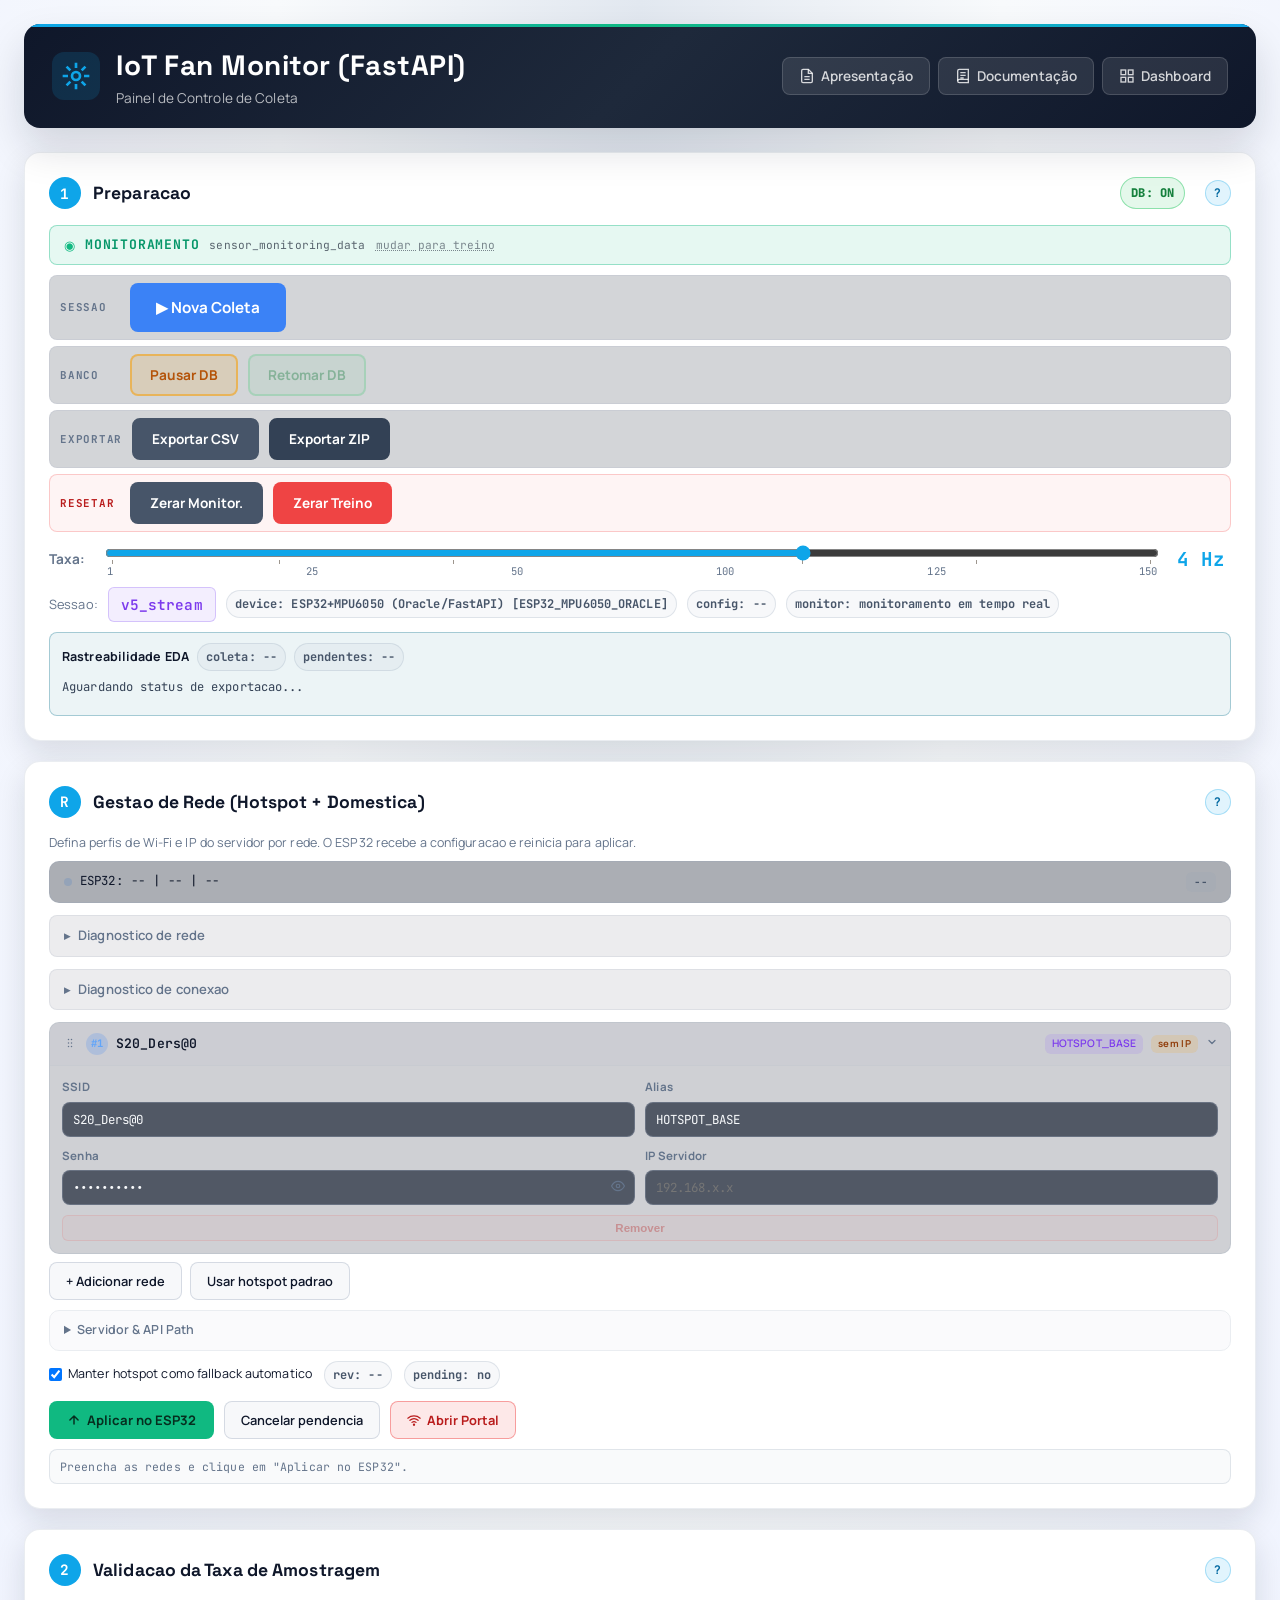
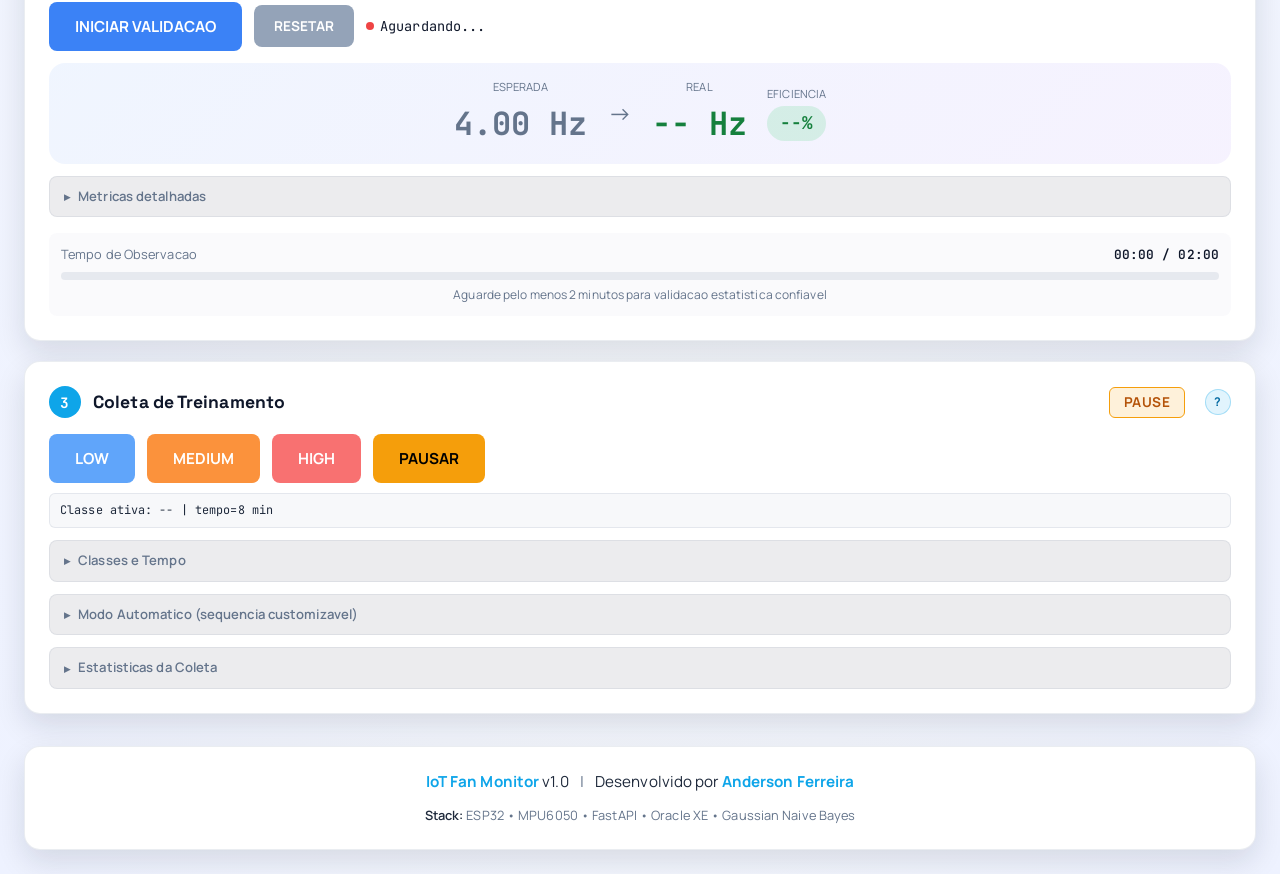
==== commit 0fe00282: "feat: reorganize control.html buttons (Command layout + neutral palette) - Group buttons into functi" ====
--- a/web/control.html
+++ b/web/control.html
@@ -1,4400 +1,4443 @@
-﻿<!DOCTYPE html>
-<html lang="pt-BR">
-
-<head>
-  <meta charset="UTF-8">
-  <meta name="viewport" content="width=device-width, initial-scale=1.0">
-  <meta name="description" content="Painel de controle para coleta de dados IoT">
-  <title>Controle | IoT Fan Monitor (FastAPI)</title>
-  <link rel="preconnect" href="https://fonts.googleapis.com" />
-  <link rel="preconnect" href="https://fonts.gstatic.com" crossorigin />
-  <link
-    href="https://fonts.googleapis.com/css2?family=Manrope:wght@400;500;600;700&family=Space+Grotesk:wght@500;700&family=JetBrains+Mono:wght@400;500&display=swap"
-    rel="stylesheet" />
-  <link rel="stylesheet" href="css/style.css" />
-  <style>
-    .step-section {
-      background: var(--card);
-      border-radius: var(--radius);
-      padding: 24px;
-      margin-bottom: 20px;
-      box-shadow: var(--shadow);
-      border: 1px solid rgba(148, 163, 184, 0.2);
-    }
-    .step-header {
-      display: flex;
-      align-items: center;
-      gap: 12px;
-      margin-bottom: 16px;
-    }
-    .step-number {
-      width: 32px;
-      height: 32px;
-      border-radius: 50%;
-      background: var(--primary);
-      color: #fff;
-      display: flex;
-      align-items: center;
-      justify-content: center;
-      font-weight: 700;
-      font-size: 0.9rem;
-      font-family: 'JetBrains Mono', monospace;
-      flex-shrink: 0;
-    }
-    .step-title {
-      font-family: 'Space Grotesk', sans-serif;
-      font-size: 1.1rem;
-      font-weight: 700;
-      color: var(--ink);
-    }
-    .step-controls {
-      display: flex;
-      gap: 12px;
-      flex-wrap: wrap;
-      align-items: center;
-    }
-    .prep-actions-row {
-      display: flex;
-      gap: 10px;
-      flex-wrap: nowrap;
-      align-items: center;
-      overflow-x: auto;
-      padding-bottom: 2px;
-      scrollbar-width: thin;
-      scrollbar-color: rgba(148, 163, 184, 0.35) transparent;
-    }
-    .prep-actions-row .ctrl-btn {
-      flex: 0 0 auto;
-      white-space: nowrap;
-    }
-    .prep-actions-row::-webkit-scrollbar {
-      height: 6px;
-    }
-    .prep-actions-row::-webkit-scrollbar-thumb {
-      background: rgba(148, 163, 184, 0.35);
-      border-radius: 999px;
-    }
-    .ctrl-btn {
-      padding: 12px 24px;
-      font-size: 0.95rem;
-      border: 2px solid transparent;
-      border-radius: var(--radius-sm);
-      cursor: pointer;
-      font-weight: 700;
-      transition: transform 0.15s, box-shadow 0.2s, opacity 0.2s;
-      font-family: 'Manrope', sans-serif;
-    }
-    .ctrl-btn:active { transform: scale(0.96); }
-    .ctrl-btn:disabled { opacity: 0.4; cursor: not-allowed; }
-    .ctrl-btn-new { background: #8b5cf6; color: #fff; }
-    .ctrl-btn-reset { background: #ef4444; color: #fff; font-size: 0.85rem; padding: 10px 18px; }
-    .ctrl-btn-export { background: #0d9488; color: #fff; border-color: #0d9488; font-size: 0.85rem; padding: 10px 18px; }
-    .ctrl-btn-export-zip { background: #7c3aed; color: #fff; border-color: #7c3aed; font-size: 0.85rem; padding: 10px 18px; }
-    .ctrl-btn-export:hover:not(:disabled) { background: #0f766e; border-color: #0f766e; }
-    .ctrl-btn-export-zip:hover:not(:disabled) { background: #6d28d9; border-color: #6d28d9; }
-    .ctrl-btn-export:disabled { background: #94a3b8; border-color: #94a3b8; cursor: not-allowed; }
-    .ctrl-btn-export-zip:disabled { background: #94a3b8; border-color: #94a3b8; cursor: not-allowed; }
-    .ctrl-btn-raw { background: #3b82f6; color: #fff; }
-    .ctrl-btn-pause { background: #f59e0b; color: #000; }
-    .ctrl-btn-low { background: #00d9ff; color: #000; }
-    .ctrl-btn-medium { background: #00ff88; color: #000; }
-    .ctrl-btn-high { background: #ff5252; color: #fff; }
-    .ctrl-btn-stop-auto { background: #ef4444; color: #fff; }
-    .auto-time-btn {
-      padding: 6px 14px !important;
-      font-size: 0.8rem !important;
-      background: rgba(148, 163, 184, 0.1);
-      border: 1px solid rgba(148, 163, 184, 0.3);
-      color: var(--ink);
-      font-family: 'JetBrains Mono', monospace;
-      transition: all 0.2s ease;
-    }
-    .auto-time-btn:hover { border-color: var(--primary); color: var(--primary); }
-    .auto-time-active { background: var(--primary) !important; color: #fff !important; border-color: var(--primary) !important; }
-    .train-time-btn {
-      padding: 6px 14px !important;
-      font-size: 0.8rem !important;
-      background: rgba(148, 163, 184, 0.1);
-      border: 1px solid rgba(148, 163, 184, 0.3);
-      color: var(--ink);
-      font-family: 'JetBrains Mono', monospace;
-      transition: all 0.2s ease;
-    }
-    .train-time-btn:hover { border-color: var(--primary); color: var(--primary); }
-    .train-time-active { background: var(--primary) !important; color: #fff !important; border-color: var(--primary) !important; }
-    .train-class-grid {
-      display: grid;
-      grid-template-columns: repeat(auto-fit, minmax(165px, 1fr));
-      gap: 8px;
-      margin-top: 8px;
-    }
-    .train-class-btn {
-      padding: 10px 12px;
-      font-size: 0.78rem;
-      font-family: 'JetBrains Mono', monospace;
-      border: 1px solid rgba(148, 163, 184, 0.35);
-      background: rgba(15, 23, 42, 0.7);
-      color: #f8fafc;
-    }
-    .train-class-btn:hover { border-color: var(--primary); color: var(--primary); }
-    .train-class-btn.on {
-      border-color: rgba(34, 197, 94, 0.45);
-      background: rgba(34, 197, 94, 0.12);
-      color: #15803d;
-    }
-    .train-class-btn.off {
-      border-color: rgba(245, 158, 11, 0.45);
-      background: rgba(245, 158, 11, 0.12);
-      color: #b45309;
-    }
-    .train-class-btn.idle {
-      border-color: rgba(239, 68, 68, 0.45);
-      background: rgba(239, 68, 68, 0.12);
-      color: #b91c1c;
-    }
-
-    /* Hz Slider */
-    .hz-control {
-      display: flex;
-      align-items: center;
-      gap: 12px;
-      flex: 1;
-      min-width: 200px;
-    }
-    .hz-control input[type="range"] { flex: 1; accent-color: var(--primary); cursor: pointer; }
-    .hz-row {
-      margin-top: 10px;
-      display: flex;
-      align-items: center;
-      gap: 12px;
-      flex-wrap: nowrap;
-      overflow-x: auto;
-    }
-    .hz-label {
-      font-size: 0.85rem;
-      font-weight: 700;
-      color: var(--muted);
-      white-space: nowrap;
-      min-width: 44px;
-    }
-    .hz-slider-wrap {
-      min-width: 360px;
-      flex: 1;
-      display: grid;
-      gap: 2px;
-    }
-    .hz-slider-wrap input[type="range"] {
-      width: 100%;
-      accent-color: var(--primary);
-      cursor: pointer;
-    }
-    .hz-ticks {
-      display: flex;
-      justify-content: space-between;
-      gap: 4px;
-      color: #64748b;
-      font-family: 'JetBrains Mono', monospace;
-      font-size: 0.66rem;
-      line-height: 1;
-      padding: 0 2px;
-      user-select: none;
-    }
-    .hz-ticks span {
-      white-space: nowrap;
-    }
-    .hz-display {
-      font-family: 'JetBrains Mono', monospace;
-      font-size: 1.2rem;
-      font-weight: 700;
-      color: var(--primary);
-      min-width: 60px;
-      text-align: center;
-      white-space: nowrap;
-    }
-
-    /* Collection ID */
-    .collection-id {
-      font-family: 'JetBrains Mono', monospace;
-      font-size: 0.9rem;
-      color: #7c3aed;
-      font-weight: 600;
-      padding: 6px 12px;
-      background: rgba(139, 92, 246, 0.1);
-      border: 1px solid rgba(139, 92, 246, 0.3);
-      border-radius: 6px;
-    }
-
-    /* Ingest (DB) status + warnings */
-    .ingest-badge {
-      font-family: 'JetBrains Mono', monospace;
-      font-size: 0.75rem;
-      font-weight: 800;
-      padding: 6px 10px;
-      border-radius: 999px;
-      border: 1px solid rgba(148, 163, 184, 0.25);
-      background: rgba(148, 163, 184, 0.08);
-      color: var(--muted);
-      user-select: none;
-      white-space: nowrap;
-    }
-    .ingest-on {
-      border-color: rgba(34, 197, 94, 0.45);
-      background: rgba(34, 197, 94, 0.12);
-      color: #15803d;
-    }
-    .ingest-off {
-      border-color: rgba(245, 158, 11, 0.45);
-      background: rgba(245, 158, 11, 0.12);
-      color: #b45309;
-    }
-    .ctrl-btn-mini { padding: 10px 16px; font-size: 0.85rem; }
-
-    /* --- Banner de finalidade dos dados (MONITORING / TRAINING) --- */
-    .purpose-banner {
-      display: flex;
-      align-items: center;
-      gap: 10px;
-      padding: 9px 14px;
-      border-radius: 8px;
-      font-family: 'JetBrains Mono', monospace;
-      border: 1px solid;
-      margin-bottom: 10px;
-      transition: background 0.35s ease, border-color 0.35s ease, color 0.35s ease;
-      cursor: default;
-    }
-    .purpose-banner.purpose-monitoring {
-      background: rgba(16, 185, 129, 0.10);
-      border-color: rgba(16, 185, 129, 0.38);
-    }
-    .purpose-banner.purpose-training {
-      background: rgba(245, 158, 11, 0.11);
-      border-color: rgba(245, 158, 11, 0.45);
-    }
-    .purpose-icon {
-      font-size: 0.82rem;
-      line-height: 1;
-      transition: color 0.35s ease;
-    }
-    .purpose-banner.purpose-monitoring .purpose-icon { color: #10b981; }
-    .purpose-banner.purpose-training  .purpose-icon { color: #f59e0b; }
-    .purpose-label {
-      font-size: 0.82rem;
-      font-weight: 700;
-      letter-spacing: 0.06em;
-      transition: color 0.35s ease;
-    }
-    .purpose-banner.purpose-monitoring .purpose-label { color: #059669; }
-    .purpose-banner.purpose-training  .purpose-label { color: #b45309; }
-    .purpose-table {
-      font-size: 0.70rem;
-      font-weight: 400;
-      opacity: 0.65;
-      color: inherit;
-    }
-    .purpose-manual-link {
-      font-size: 0.70rem;
-      font-weight: 400;
-      opacity: 0.5;
-      cursor: pointer;
-      text-decoration: underline dotted;
-      background: none;
-      border: none;
-      font-family: inherit;
-      color: inherit;
-      padding: 0;
-      transition: opacity 0.2s;
-    }
-    .purpose-manual-link:hover { opacity: 1; }
-    .purpose-finish-btn {
-      margin-left: auto;
-      padding: 5px 13px;
-      font-size: 0.76rem;
-      font-family: 'JetBrains Mono', monospace;
-      font-weight: 600;
-      background: rgba(180, 83, 9, 0.13);
-      color: #b45309;
-      border: 1px solid rgba(180, 83, 9, 0.38);
-      border-radius: 6px;
-      cursor: pointer;
-      transition: background 0.2s, color 0.2s;
-      white-space: nowrap;
-    }
-    .purpose-finish-btn:hover { background: #b45309; color: #fff; }
-    .ctrl-btn-ingest-pause {
-      background: rgba(245, 158, 11, 0.14);
-      border-color: rgba(245, 158, 11, 0.55);
-      color: #b45309;
-      font-size: 0.85rem;
-      padding: 10px 18px;
-    }
-    .ctrl-btn-ingest-resume {
-      background: rgba(34, 197, 94, 0.14);
-      border-color: rgba(34, 197, 94, 0.55);
-      color: #15803d;
-      font-size: 0.85rem;
-      padding: 10px 18px;
-    }
-    .control-warning {
-      margin-top: 10px;
-      padding: 10px 12px;
-      border-radius: var(--radius-sm);
-      border: 1px solid rgba(245, 158, 11, 0.35);
-      background: rgba(245, 158, 11, 0.08);
-      color: #78350f;
-      display: flex;
-      align-items: center;
-      justify-content: space-between;
-      gap: 10px;
-      flex-wrap: wrap;
-    }
-    .control-warning strong { color: #b45309; }
-    .meta-chip {
-      font-family: 'JetBrains Mono', monospace;
-      font-size: 0.75rem;
-      font-weight: 700;
-      padding: 4px 8px;
-      border-radius: 999px;
-      border: 1px solid rgba(148, 163, 184, 0.25);
-      background: rgba(148, 163, 184, 0.08);
-      color: #475569;
-      user-select: none;
-      white-space: nowrap;
-    }
-    .meta-chip.warn {
-      border-color: rgba(245, 158, 11, 0.45);
-      background: rgba(245, 158, 11, 0.12);
-      color: #b45309;
-    }
-    .export-trace {
-      margin-top: 10px;
-      padding: 10px 12px;
-      border-radius: var(--radius-sm);
-      border: 1px solid rgba(14, 116, 144, 0.32);
-      background: rgba(14, 116, 144, 0.08);
-      display: grid;
-      gap: 8px;
-    }
-    .export-trace-head {
-      display: flex;
-      align-items: center;
-      gap: 8px;
-      flex-wrap: wrap;
-      font-size: 0.78rem;
-      color: #0f172a;
-    }
-    .export-trace-body {
-      font-size: 0.76rem;
-      color: #334155;
-      font-family: 'JetBrains Mono', monospace;
-      line-height: 1.45;
-      word-break: break-word;
-    }
-    .export-trace-mini {
-      display: flex;
-      flex-wrap: wrap;
-      gap: 6px;
-    }
-    .export-chip {
-      font-family: 'JetBrains Mono', monospace;
-      font-size: 0.68rem;
-      font-weight: 700;
-      padding: 4px 8px;
-      border-radius: 6px;
-      border: 1px solid rgba(51, 65, 85, 0.25);
-      background: rgba(255, 255, 255, 0.7);
-      color: #1e293b;
-      max-width: 100%;
-      white-space: nowrap;
-      overflow: hidden;
-      text-overflow: ellipsis;
-    }
-    .runtime-panel {
-      margin-top: 6px;
-      padding: 8px 10px;
-      border-radius: var(--radius-sm);
-      border: 1px solid rgba(148, 163, 184, 0.2);
-      background: rgba(15, 23, 42, 0.18);
-      display: grid;
-      gap: 6px;
-      font-family: 'JetBrains Mono', monospace;
-      font-size: 0.68rem;
-      min-height: 122px;
-      align-content: start;
-      contain: layout paint style;
-    }
-    .runtime-panel.live {
-      border-color: rgba(34, 197, 94, 0.45);
-      background: rgba(34, 197, 94, 0.08);
-    }
-    .runtime-panel.delay {
-      border-color: rgba(245, 158, 11, 0.45);
-      background: rgba(245, 158, 11, 0.08);
-    }
-    .runtime-panel.stale,
-    .runtime-panel.no_data {
-      border-color: rgba(239, 68, 68, 0.45);
-      background: rgba(239, 68, 68, 0.08);
-    }
-    .runtime-row {
-      display: flex;
-      flex-wrap: nowrap;
-      gap: 6px;
-      align-items: center;
-      overflow-x: auto;
-      overflow-y: hidden;
-      padding-bottom: 2px;
-      scrollbar-width: thin;
-      scrollbar-color: rgba(148, 163, 184, 0.35) transparent;
-    }
-    .runtime-row + .runtime-row {
-      border-top: 1px dashed rgba(148, 163, 184, 0.22);
-      padding-top: 6px;
-      margin-top: 1px;
-    }
-    .runtime-row::-webkit-scrollbar {
-      height: 5px;
-    }
-    .runtime-row::-webkit-scrollbar-thumb {
-      background: rgba(148, 163, 184, 0.35);
-      border-radius: 999px;
-    }
-    .runtime-pill {
-      padding: 3px 8px;
-      border-radius: 999px;
-      border: 1px solid rgba(148, 163, 184, 0.25);
-      background: rgba(148, 163, 184, 0.08);
-      color: #334155;
-      white-space: nowrap;
-      flex: 0 0 auto;
-      max-width: 240px;
-      overflow: hidden;
-      text-overflow: ellipsis;
-    }
-    .runtime-pill.wide {
-      max-width: 380px;
-    }
-    .runtime-pill.good {
-      border-color: rgba(34, 197, 94, 0.45);
-      background: rgba(34, 197, 94, 0.12);
-      color: #15803d;
-    }
-    .runtime-pill.warn {
-      border-color: rgba(245, 158, 11, 0.45);
-      background: rgba(245, 158, 11, 0.12);
-      color: #b45309;
-    }
-    .runtime-pill.bad {
-      border-color: rgba(239, 68, 68, 0.45);
-      background: rgba(239, 68, 68, 0.12);
-      color: #b91c1c;
-    }
-    .runtime-pill.info {
-      border-color: rgba(14, 165, 233, 0.45);
-      background: rgba(14, 165, 233, 0.12);
-      color: #0369a1;
-    }
-    .net-grid {
-      display: grid;
-      grid-template-columns: repeat(auto-fit, minmax(220px, 1fr));
-      gap: 10px;
-      margin-top: 8px;
-    }
-    .net-field {
-      display: flex;
-      flex-direction: column;
-      gap: 6px;
-    }
-    .net-field label {
-      font-size: 0.72rem;
-      color: var(--muted);
-      font-weight: 700;
-      letter-spacing: 0.2px;
-    }
-    .net-field input {
-      background: rgba(15, 23, 42, 0.65);
-      border: 1px solid rgba(148, 163, 184, 0.35);
-      border-radius: 8px;
-      color: #f8fafc;
-      font-family: 'JetBrains Mono', monospace;
-      font-size: 0.78rem;
-      padding: 8px 10px;
-    }
-    .net-field input:focus {
-      outline: none;
-      border-color: rgba(59, 130, 246, 0.7);
-      box-shadow: 0 0 0 2px rgba(59, 130, 246, 0.2);
-    }
-    /* --- Network Card System --- */
-    .net-device-banner {
-      display: flex;
-      align-items: center;
-      gap: 8px;
-      padding: 10px 14px;
-      border-radius: 10px;
-      font-family: 'JetBrains Mono', monospace;
-      font-size: 0.78rem;
-      color: var(--ink);
-      background: rgba(15, 23, 42, 0.35);
-      border: 1.5px solid rgba(148, 163, 184, 0.25);
-      margin-bottom: 12px;
-      transition: border-color 0.3s;
-    }
-    .net-device-banner.online { border-color: rgba(16, 185, 129, 0.6); }
-    .net-device-banner.stale  { border-color: rgba(245, 158, 11, 0.5); }
-    .net-device-banner.offline { border-color: rgba(148, 163, 184, 0.25); }
-    .net-banner-dot {
-      width: 8px; height: 8px;
-      border-radius: 50%;
-      background: #94a3b8;
-      flex-shrink: 0;
-    }
-    .net-device-banner.online .net-banner-dot { background: #10b981; box-shadow: 0 0 6px #10b981; }
-    .net-device-banner.stale  .net-banner-dot { background: #f59e0b; }
-    .net-card {
-      border: 1px solid rgba(148, 163, 184, 0.22);
-      border-radius: 10px;
-      margin-bottom: 8px;
-      background: rgba(15, 23, 42, 0.2);
-      transition: border-color 0.3s, box-shadow 0.3s;
-      overflow: hidden;
-    }
-    .net-card.active {
-      border-left: 3px solid #10b981;
-      box-shadow: 0 0 12px rgba(16, 185, 129, 0.1);
-    }
-    .net-card.dragging { opacity: 0.5; border-style: dashed; }
-    .net-card.drag-over {
-      border-color: rgba(59, 130, 246, 0.6);
-      box-shadow: 0 0 8px rgba(59, 130, 246, 0.15);
-    }
-    .net-card-header {
-      display: flex;
-      align-items: center;
-      gap: 8px;
-      padding: 10px 12px;
-      cursor: pointer;
-      user-select: none;
-      background: rgba(148, 163, 184, 0.05);
-      transition: background 0.15s;
-    }
-    .net-card-header:hover { background: rgba(148, 163, 184, 0.1); }
-    .net-grip {
-      cursor: grab;
-      color: var(--muted);
-      font-size: 0.85rem;
-      line-height: 1;
-      flex-shrink: 0;
-      padding: 2px;
-    }
-    .net-grip:active { cursor: grabbing; }
-    .net-card-badge {
-      width: 22px; height: 22px;
-      border-radius: 50%;
-      background: rgba(59, 130, 246, 0.2);
-      color: #60a5fa;
-      display: flex;
-      align-items: center;
-      justify-content: center;
-      font-size: 0.65rem;
-      font-weight: 700;
-      font-family: 'JetBrains Mono', monospace;
-      flex-shrink: 0;
-    }
-    .net-card-ssid {
-      font-family: 'JetBrains Mono', monospace;
-      font-size: 0.82rem;
-      font-weight: 600;
-      color: var(--ink);
-      flex: 1;
-      min-width: 0;
-      overflow: hidden;
-      text-overflow: ellipsis;
-      white-space: nowrap;
-    }
-    .net-card-alias-chip {
-      font-size: 0.65rem;
-      padding: 2px 7px;
-      border-radius: 6px;
-      background: rgba(139, 92, 246, 0.15);
-      color: #7c3aed;
-      font-weight: 600;
-      white-space: nowrap;
-    }
-    .net-card-active-badge {
-      font-size: 0.6rem;
-      padding: 2px 8px;
-      border-radius: 8px;
-      background: rgba(16, 185, 129, 0.18);
-      color: #047857;
-      font-weight: 700;
-      letter-spacing: 0.5px;
-      white-space: nowrap;
-      animation: net-pulse 2s ease-in-out infinite;
-    }
-    @keyframes net-pulse {
-      0%, 100% { opacity: 1; }
-      50% { opacity: 0.6; }
-    }
-    .net-card-chevron {
-      color: var(--muted);
-      transition: transform 0.2s;
-      flex-shrink: 0;
-      font-size: 0.75rem;
-    }
-    .net-card.collapsed .net-card-chevron { transform: rotate(-90deg); }
-    .net-card-body {
-      display: grid;
-      grid-template-columns: 1fr 1fr;
-      gap: 10px;
-      padding: 12px;
-      border-top: 1px solid rgba(148, 163, 184, 0.12);
-    }
-    .net-card.collapsed .net-card-body { display: none; }
-    .net-card-body .net-field { min-width: 0; }
-    .net-card-body .net-field.full-width { grid-column: 1 / -1; }
-    .net-pwd-wrap {
-      position: relative;
-      display: flex;
-      align-items: center;
-    }
-    .net-pwd-wrap input { flex: 1; padding-right: 34px; }
-    .net-pwd-toggle {
-      position: absolute;
-      right: 6px;
-      background: none;
-      border: none;
-      color: var(--muted);
-      cursor: pointer;
-      padding: 4px;
-      font-size: 0.8rem;
-      line-height: 1;
-    }
-    .net-pwd-toggle:hover { color: var(--ink); }
-    .net-btn-primary {
-      padding: 10px 18px;
-      border-radius: 8px;
-      border: none;
-      background: #10b981;
-      color: #062e1f;
-      cursor: pointer;
-      font-size: 0.82rem;
-      font-weight: 700;
-      font-family: 'Manrope', sans-serif;
-      display: inline-flex;
-      align-items: center;
-      gap: 6px;
-      transition: transform 0.15s, box-shadow 0.2s;
-    }
-    .net-btn-primary:hover { box-shadow: 0 2px 10px rgba(16, 185, 129, 0.3); }
-    .net-btn-primary:active { transform: scale(0.96); }
-    .net-btn-secondary {
-      padding: 9px 16px;
-      border-radius: 8px;
-      border: 1px solid rgba(148, 163, 184, 0.35);
-      background: rgba(148, 163, 184, 0.08);
-      color: var(--ink);
-      cursor: pointer;
-      font-size: 0.8rem;
-      font-weight: 600;
-      font-family: 'Manrope', sans-serif;
-      display: inline-flex;
-      align-items: center;
-      gap: 6px;
-      transition: transform 0.15s, border-color 0.2s;
-    }
-    .net-btn-secondary:hover { border-color: rgba(148, 163, 184, 0.6); }
-    .net-btn-secondary:active { transform: scale(0.96); }
-    .net-btn-danger {
-      padding: 9px 16px;
-      border-radius: 8px;
-      border: 1px solid rgba(239, 68, 68, 0.45);
-      background: rgba(239, 68, 68, 0.12);
-      color: #b91c1c;
-      cursor: pointer;
-      font-size: 0.8rem;
-      font-weight: 700;
-      font-family: 'Manrope', sans-serif;
-      display: inline-flex;
-      align-items: center;
-      gap: 6px;
-      transition: transform 0.15s;
-    }
-    .net-btn-danger:hover { background: rgba(239, 68, 68, 0.2); }
-    .net-btn-danger:active { transform: scale(0.96); }
-    .net-btn-remove-card {
-      padding: 6px 10px;
-      border-radius: 6px;
-      border: 1px solid rgba(239, 68, 68, 0.4);
-      background: rgba(239, 68, 68, 0.1);
-      color: #b91c1c;
-      cursor: pointer;
-      font-size: 0.72rem;
-      font-weight: 700;
-    }
-    .net-btn-remove-card:disabled { opacity: 0.35; cursor: not-allowed; }
-    .net-server-details {
-      margin-top: 10px;
-      border: 1px solid rgba(148, 163, 184, 0.2);
-      border-radius: 10px;
-      overflow: hidden;
-    }
-    .net-server-details summary {
-      padding: 10px 14px;
-      font-size: 0.78rem;
-      font-weight: 600;
-      color: var(--muted);
-      cursor: pointer;
-      background: rgba(148, 163, 184, 0.05);
-      user-select: none;
-    }
-    .net-server-details summary:hover { background: rgba(148, 163, 184, 0.1); }
-    .net-server-details[open] summary { border-bottom: 1px solid rgba(148, 163, 184, 0.12); }
-    .net-server-details .net-grid { padding: 12px; margin-top: 0; }
-    .net-meta-row {
-      display: flex;
-      flex-wrap: wrap;
-      gap: 12px;
-      align-items: center;
-      margin-top: 10px;
-    }
-    .net-actions {
-      display: flex;
-      flex-wrap: wrap;
-      gap: 10px;
-      margin-top: 12px;
-    }
-    .net-status {
-      margin-top: 10px;
-      font-family: 'JetBrains Mono', monospace;
-      font-size: 0.72rem;
-      color: var(--muted);
-      border: 1px solid rgba(148, 163, 184, 0.25);
-      border-radius: 8px;
-      padding: 8px 10px;
-      background: rgba(148, 163, 184, 0.06);
-    }
-    .net-status.warn {
-      border-color: rgba(245, 158, 11, 0.45);
-      background: rgba(245, 158, 11, 0.12);
-      color: #b45309;
-    }
-    .net-status.good {
-      border-color: rgba(34, 197, 94, 0.45);
-      background: rgba(34, 197, 94, 0.12);
-      color: #15803d;
-    }
-    .net-status.bad {
-      border-color: rgba(239, 68, 68, 0.45);
-      background: rgba(239, 68, 68, 0.12);
-      color: #b91c1c;
-    }
-    .net-card-warn-chip {
-      font-size: 0.6rem;
-      padding: 2px 7px;
-      border-radius: 6px;
-      background: rgba(245, 158, 11, 0.15);
-      color: #92400e;
-      font-weight: 700;
-      white-space: nowrap;
-      letter-spacing: 0.3px;
-    }
-    .net-banner-reason {
-      font-size: 0.68rem;
-      padding: 2px 8px;
-      border-radius: 6px;
-      font-weight: 700;
-      white-space: nowrap;
-      margin-left: auto;
-    }
-    .net-banner-reason.primary {
-      background: rgba(16, 185, 129, 0.15);
-      color: #047857;
-    }
-    .net-banner-reason.fallback {
-      background: rgba(245, 158, 11, 0.18);
-      color: #92400e;
-    }
-    .net-banner-reason.unknown {
-      background: rgba(148, 163, 184, 0.15);
-      color: #475569;
-    }
-    .net-diag {
-      display: flex;
-      gap: 16px;
-      flex-wrap: wrap;
-      margin-bottom: 12px;
-      padding: 8px 12px;
-      border-radius: 8px;
-      background: rgba(15, 23, 42, 0.25);
-      border: 1px solid rgba(148, 163, 184, 0.15);
-    }
-    .net-diag-item {
-      display: flex;
-      align-items: center;
-      gap: 6px;
-      font-family: 'JetBrains Mono', monospace;
-      font-size: 0.72rem;
-      color: var(--muted);
-    }
-    .net-diag-icon {
-      width: 16px; height: 16px;
-      border-radius: 50%;
-      display: flex;
-      align-items: center;
-      justify-content: center;
-      font-size: 0.6rem;
-      font-weight: 700;
-      flex-shrink: 0;
-    }
-    .net-diag-icon.ok {
-      background: rgba(16, 185, 129, 0.2);
-      color: #047857;
-    }
-    .net-diag-icon.warn {
-      background: rgba(245, 158, 11, 0.2);
-      color: #92400e;
-    }
-    .net-diag-icon.fail {
-      background: rgba(239, 68, 68, 0.2);
-      color: #b91c1c;
-    }
-    @media (max-width: 900px) {
-      .net-card-body { grid-template-columns: 1fr; }
-      .net-card-body .net-field.full-width { grid-column: 1; }
-      .net-actions { flex-direction: column; }
-      .net-actions button { width: 100%; justify-content: center; }
-      .net-diag { gap: 10px; }
-    }
-
-    /* Hz Monitor Grid */
-    .hz-monitor {
-      display: grid;
-      grid-template-columns: repeat(auto-fit, minmax(140px, 1fr));
-      gap: 10px;
-      margin-top: 12px;
-    }
-    .hz-stat {
-      text-align: center;
-      padding: 10px 8px;
-      background: rgba(148, 163, 184, 0.06);
-      border-radius: var(--radius-sm);
-      border: 1px solid rgba(148, 163, 184, 0.15);
-    }
-    .hz-stat-label {
-      font-size: 0.65rem;
-      text-transform: uppercase;
-      letter-spacing: 0.5px;
-      color: var(--muted);
-      margin-bottom: 4px;
-    }
-    .hz-stat-value {
-      font-family: 'JetBrains Mono', monospace;
-      font-size: 1.3rem;
-      font-weight: 700;
-      color: var(--ink);
-    }
-    .hz-stat-value.small { font-size: 1rem; }
-    .hz-ok { color: #15803d !important; }
-    .hz-warn { color: #b45309 !important; }
-    .hz-bad { color: #b91c1c !important; }
-
-    /* Main Rate Display */
-    .rate-hero {
-      display: flex;
-      align-items: center;
-      justify-content: center;
-      gap: 20px;
-      padding: 16px;
-      background: linear-gradient(135deg, rgba(59, 130, 246, 0.08), rgba(139, 92, 246, 0.08));
-      border-radius: var(--radius);
-      margin: 12px 0;
-    }
-    .rate-block {
-      text-align: center;
-    }
-    .rate-block-label {
-      font-size: 0.7rem;
-      text-transform: uppercase;
-      color: var(--muted);
-      margin-bottom: 4px;
-    }
-    .rate-block-value {
-      font-family: 'JetBrains Mono', monospace;
-      font-size: 2rem;
-      font-weight: 700;
-    }
-    .rate-block-value.expected { color: var(--muted); }
-    .rate-arrow {
-      font-size: 1.5rem;
-      color: var(--muted);
-    }
-    .rate-efficiency {
-      font-family: 'JetBrains Mono', monospace;
-      font-size: 1.1rem;
-      font-weight: 700;
-      padding: 4px 12px;
-      border-radius: 20px;
-      background: rgba(34, 197, 94, 0.15);
-      color: #15803d;
-    }
-    .rate-efficiency.warn { background: rgba(245, 158, 11, 0.15); color: #b45309; }
-    .rate-efficiency.bad { background: rgba(239, 68, 68, 0.15); color: #b91c1c; }
-
-    /* Observation Progress */
-    .obs-progress-wrap {
-      margin-top: 16px;
-      padding: 12px;
-      background: rgba(148, 163, 184, 0.05);
-      border-radius: var(--radius-sm);
-    }
-    .obs-progress-header {
-      display: flex;
-      justify-content: space-between;
-      align-items: center;
-      margin-bottom: 8px;
-      font-size: 0.8rem;
-    }
-    .obs-progress-bar {
-      width: 100%;
-      height: 8px;
-      background: rgba(148, 163, 184, 0.2);
-      border-radius: 4px;
-      overflow: hidden;
-    }
-    .obs-progress-fill {
-      height: 100%;
-      background: linear-gradient(90deg, #3b82f6, #22c55e);
-      border-radius: 4px;
-      transition: width 0.5s ease;
-    }
-    .obs-progress-fill.complete { background: #22c55e; }
-
-    /* Timer display */
-    .timer-display-large {
-      font-family: 'JetBrains Mono', monospace;
-      font-size: 2.5rem;
-      font-weight: 700;
-      color: #047857;
-      text-align: center;
-      line-height: 1;
-    }
-    .timer-display-large.exceeded { color: #b91c1c; }
-    .timer-meta {
-      text-align: center;
-      font-size: 0.85rem;
-      color: var(--muted);
-      margin-top: 4px;
-    }
-
-    /* Mode badge */
-    .mode-badge {
-      display: inline-block;
-      padding: 4px 14px;
-      border-radius: 6px;
-      font-weight: 700;
-      font-size: 0.85rem;
-      text-transform: uppercase;
-      letter-spacing: 0.5px;
-    }
-    .mode-RAW { background: rgba(59, 130, 246, 0.15); color: #1d4ed8; border: 1px solid #3b82f6; }
-    .mode-PAUSE { background: rgba(245, 158, 11, 0.15); color: #b45309; border: 1px solid #f59e0b; }
-    .mode-LOW { background: rgba(0, 217, 255, 0.15); color: #0e7490; border: 1px solid #00d9ff; }
-    .mode-MEDIUM { background: rgba(0, 255, 136, 0.15); color: #047857; border: 1px solid #00ff88; }
-    .mode-HIGH { background: rgba(255, 82, 82, 0.15); color: #b91c1c; border: 1px solid #ff5252; }
-
-    /* Automation */
-    .auto-section {
-      margin-top: 16px;
-      padding: 16px;
-      background: rgba(139, 92, 246, 0.05);
-      border: 1px solid rgba(139, 92, 246, 0.2);
-      border-radius: var(--radius-sm);
-    }
-    .auto-header { display: flex; align-items: center; gap: 8px; margin-bottom: 12px; }
-    .auto-header label { font-weight: 600; font-size: 0.9rem; color: var(--ink); cursor: pointer; }
-    .auto-progress {
-      width: 100%;
-      height: 10px;
-      background: rgba(148, 163, 184, 0.15);
-      border-radius: 5px;
-      overflow: hidden;
-      margin-top: 8px;
-    }
-    .auto-progress-fill {
-      height: 100%;
-      border-radius: 5px;
-      background: linear-gradient(90deg, #00d9ff, #00ff88, #ff5252);
-      transition: width 0.5s ease;
-    }
-    .auto-status {
-      font-size: 0.85rem;
-      color: #475569;
-      margin-top: 8px;
-      font-family: 'JetBrains Mono', monospace;
-    }
-    .label-section {
-      margin-top: 16px;
-      padding: 14px;
-      background: rgba(34, 197, 94, 0.06);
-      border: 1px solid rgba(34, 197, 94, 0.22);
-      border-radius: var(--radius-sm);
-    }
-    .label-grid {
-      display: grid;
-      grid-template-columns: repeat(auto-fit, minmax(160px, 1fr));
-      gap: 10px;
-      margin-top: 10px;
-    }
-    .label-field label {
-      display: block;
-      font-size: 0.76rem;
-      color: var(--muted);
-      margin-bottom: 4px;
-      font-weight: 600;
-      letter-spacing: 0.2px;
-    }
-    .label-field select {
-      width: 100%;
-      background: rgba(15, 23, 42, 0.7);
-      border: 1px solid rgba(148, 163, 184, 0.3);
-      color: #f8fafc;
-      border-radius: 6px;
-      font-size: 0.82rem;
-      padding: 7px 9px;
-      font-family: 'JetBrains Mono', monospace;
-    }
-    .label-actions {
-      margin-top: 10px;
-      display: flex;
-      gap: 8px;
-      flex-wrap: wrap;
-      align-items: center;
-    }
-    .label-toggle {
-      display: inline-flex;
-      align-items: center;
-      gap: 6px;
-      font-size: 0.78rem;
-      color: var(--ink);
-      user-select: none;
-    }
-    .label-preview {
-      margin-top: 10px;
-      padding: 8px 10px;
-      border-radius: 6px;
-      border: 1px solid rgba(148, 163, 184, 0.2);
-      background: rgba(148, 163, 184, 0.08);
-      color: #1e293b;
-      font-size: 0.74rem;
-      font-family: 'JetBrains Mono', monospace;
-      line-height: 1.4;
-    }
-    .label-btn {
-      padding: 8px 12px;
-      font-size: 0.75rem;
-      background: rgba(148, 163, 184, 0.1);
-      border: 1px solid rgba(148, 163, 184, 0.35);
-      color: var(--ink);
-    }
-    .label-btn:hover {
-      border-color: var(--primary);
-      color: var(--primary);
-    }
-
-    /* Dashboard link */
-    .dashboard-link {
-      display: inline-flex;
-      align-items: center;
-      gap: 8px;
-      padding: 10px 20px;
-      background: var(--primary);
-      color: #fff;
-      border-radius: var(--radius-sm);
-      text-decoration: none;
-      font-weight: 600;
-      font-size: 0.9rem;
-      transition: background 0.2s;
-      margin-top: 12px;
-    }
-    .dashboard-link:hover { background: var(--primary-dark); }
-
-    /* Heartbeat indicator */
-    .heartbeat {
-      display: inline-flex;
-      align-items: center;
-      gap: 6px;
-      font-family: 'JetBrains Mono', monospace;
-      font-size: 0.85rem;
-    }
-    .heartbeat-dot {
-      width: 8px;
-      height: 8px;
-      border-radius: 50%;
-      background: #22c55e;
-      animation: pulse 1s infinite;
-    }
-    .heartbeat-dot.stale { background: #f59e0b; animation: none; }
-    .heartbeat-dot.dead { background: #ef4444; animation: none; }
-    @keyframes pulse {
-      0%, 100% { opacity: 1; transform: scale(1); }
-      50% { opacity: 0.5; transform: scale(0.8); }
-    }
-
-    /* --- Card Doc Button (?) --- */
-    .card-doc-btn {
-      width: 26px; height: 26px;
-      border-radius: 50%;
-      background: rgba(14, 165, 233, 0.12);
-      color: #0369a1;
-      border: 1px solid rgba(14, 165, 233, 0.3);
-      display: inline-flex;
-      align-items: center;
-      justify-content: center;
-      font-size: 0.75rem;
-      font-weight: 700;
-      text-decoration: none;
-      margin-left: 8px;
-      transition: background 0.2s;
-      flex-shrink: 0;
-    }
-    .card-doc-btn:hover {
-      background: rgba(14, 165, 233, 0.25);
-      color: #0284c7;
-    }
-
-    /* --- Collapsible Details/Summary --- */
-    .ctrl-details {
-      border: 1px solid rgba(148, 163, 184, 0.18);
-      border-radius: var(--radius-sm);
-      margin-top: 12px;
-      background: rgba(15, 23, 42, 0.08);
-      overflow: hidden;
-    }
-    .ctrl-details > summary {
-      font-size: 0.82rem;
-      font-weight: 600;
-      color: var(--muted);
-      padding: 10px 14px;
-      cursor: pointer;
-      user-select: none;
-      list-style: none;
-      display: flex;
-      align-items: center;
-      gap: 8px;
-      transition: background 0.15s;
-    }
-    .ctrl-details > summary:hover { background: rgba(148, 163, 184, 0.08); }
-    .ctrl-details > summary::-webkit-details-marker { display: none; }
-    .ctrl-details > summary::before {
-      content: '▸';
-      font-size: 0.72rem;
-      transition: transform 0.2s;
-      flex-shrink: 0;
-    }
-    .ctrl-details[open] > summary::before {
-      transform: rotate(90deg);
-    }
-    .ctrl-details[open] > summary {
-      border-bottom: 1px solid rgba(148, 163, 184, 0.15);
-    }
-    .ctrl-details-body {
-      padding: 12px 14px;
-    }
-
-    /* --- Contrast fixes --- */
-    #lastDbInfo, .auto-status {
-      color: #475569;
-    }
-  </style>
-</head>
-
-<body>
-  <div class="container">
-    <!-- Header -->
-    <header>
-      <div class="header-brand">
-        <div class="brand-icon">
-          <svg width="32" height="32" viewBox="0 0 24 24" fill="none" stroke="currentColor" stroke-width="2">
-            <path d="M12 2v4m0 12v4M4.93 4.93l2.83 2.83m8.48 8.48l2.83 2.83M2 12h4m12 0h4M4.93 19.07l2.83-2.83m8.48-8.48l2.83-2.83" />
-            <circle cx="12" cy="12" r="3" />
-          </svg>
-        </div>
-        <div class="brand-text">
-          <h1>IoT Fan Monitor (FastAPI)</h1>
-          <div class="brand-subtitle">Painel de Controle de Coleta</div>
-        </div>
-      </div>
-      <div class="header-meta">
-        <nav class="header-nav">
-          <a class="nav-link" href="apresent.html" target="_blank" rel="noopener">
-            <svg width="16" height="16" viewBox="0 0 24 24" fill="none" stroke="currentColor" stroke-width="2">
-              <path d="M14 2H6a2 2 0 0 0-2 2v16a2 2 0 0 0 2 2h12a2 2 0 0 0 2-2V8z" />
-              <polyline points="14 2 14 8 20 8" />
-              <line x1="16" y1="13" x2="8" y2="13" />
-              <line x1="16" y1="17" x2="8" y2="17" />
-            </svg>
-            Apresentação
-          </a>
-          <a class="nav-link" href="documentacao.html" target="_blank" rel="noopener">
-            <svg width="16" height="16" viewBox="0 0 24 24" fill="none" stroke="currentColor" stroke-width="2">
-              <path d="M4 19.5A2.5 2.5 0 0 1 6.5 17H20" />
-              <path d="M6.5 2H20v20H6.5A2.5 2.5 0 0 1 4 19.5v-15A2.5 2.5 0 0 1 6.5 2z" />
-              <line x1="8" y1="7" x2="16" y2="7" />
-              <line x1="8" y1="11" x2="16" y2="11" />
-              <line x1="8" y1="15" x2="13" y2="15" />
-            </svg>
-            Documentação
-          </a>
-          <a class="nav-link" href="index.html" target="_blank" rel="noopener">
-            <svg width="16" height="16" viewBox="0 0 24 24" fill="none" stroke="currentColor" stroke-width="2">
-              <rect x="3" y="3" width="7" height="7" /><rect x="14" y="3" width="7" height="7" />
-              <rect x="14" y="14" width="7" height="7" /><rect x="3" y="14" width="7" height="7" />
-            </svg>
-            Dashboard
-          </a>
-        </nav>
-      </div>
-    </header>
-
-    <!-- ETAPA 1: Preparacao -->
-    <div class="step-section">
-      <div class="step-header">
-        <div class="step-number">1</div>
-        <div class="step-title">Preparacao</div>
-        <span class="ingest-badge ingest-on" id="ingestBadge" style="margin-left:auto;">DB: ON</span>
-        <a class="card-doc-btn" href="doc-etapa1.html" target="_blank" title="Ver documentacao desta etapa">?</a>
-      </div>
-
-      <!-- Banner de finalidade: MONITORING (padrao) ou TRAINING (coleta ativa) -->
-      <div id="dataPurposeBanner" class="purpose-banner purpose-monitoring" aria-live="polite">
-        <span class="purpose-icon">◉</span>
-        <span class="purpose-label" id="purposeLabel">MONITORAMENTO</span>
-        <span class="purpose-table" id="purposeTable">sensor_monitoring_data</span>
-        <!-- link de override manual (borda de MONITORING: muda para TRAINING) -->
-        <button class="purpose-manual-link" id="purposeManualToggle"
-          onclick="setDataPurpose('TRAINING')"
-          title="Ativar modo coleta de treino manualmente (sem criar nova sessao)">mudar para treino</button>
-        <!-- botao de conclusao: visivel apenas em modo TRAINING -->
-        <button class="purpose-finish-btn" id="btnFinalizarTreino"
-          onclick="finalizarTreino()"
-          title="Exportar CSV desta coleta e voltar ao modo Monitoramento"
-          style="display:none;">↩ Finalizar Treino</button>
-      </div>
-
-      <div class="prep-actions-row" aria-label="Acoes de coleta">
-        <button class="ctrl-btn ctrl-btn-new" onclick="newCollection()"
-          title="Cria nova sessao de coleta rotulada (ativa modo Treino automaticamente)">▶ Nova Coleta</button>
-        <button class="ctrl-btn ctrl-btn-ingest-pause" id="btnIngestPause" onclick="pauseIngest()" title="Pausa a gravacao de dados no Oracle XE">Pausar DB</button>
-        <button class="ctrl-btn ctrl-btn-ingest-resume" id="btnIngestResume" onclick="resumeIngest()" disabled title="Retoma a gravacao de dados no Oracle XE">Retomar DB</button>
-        <button class="ctrl-btn ctrl-btn-export" id="btnExportCsv" onclick="exportToCSV()" title="Exporta manualmente a coleta atual para CSV (util para checkpoints durante a coleta)">Exportar CSV</button>
-        <button class="ctrl-btn ctrl-btn-export-zip" id="btnExportZip" onclick="exportDatabaseZip()" title="Exporta os dados do banco (colecao atual ou tudo) em arquivo .zip sem precisar abrir o Oracle">Exportar ZIP</button>
-        <button class="ctrl-btn ctrl-btn-reset" onclick="resetDatabase()"
-          title="Zera dados de TREINO (sensor_training_data + sensor_data). Dados de monitoramento sao PRESERVADOS.">Zerar Treino</button>
-      </div>
-      <div class="hz-row" aria-label="Controle de taxa">
-        <span class="hz-label">Taxa:</span>
-        <div class="hz-slider-wrap">
-          <input type="range" id="hzSlider" min="1" max="150" value="100" list="hzMarks" oninput="updateHzDisplay(this.value)" onchange="setSampleRate(this.value)" title="Define a taxa de amostragem do ESP32 (Hz)">
-          <datalist id="hzMarks">
-            <option value="1"></option>
-            <option value="25"></option>
-            <option value="50"></option>
-            <option value="100"></option>
-            <option value="125"></option>
-            <option value="150"></option>
-          </datalist>
-          <div class="hz-ticks">
-            <span>1</span>
-            <span>25</span>
-            <span>50</span>
-            <span>100</span>
-            <span>125</span>
-            <span>150</span>
-          </div>
-        </div>
-        <span class="hz-display" id="hzDisplay">4 Hz</span>
-      </div>
-      <div style="margin-top:10px;font-size:0.8rem;color:var(--muted);display:flex;flex-wrap:wrap;gap:10px;align-items:center;">
-        <span>Sessao:</span>
-        <span class="collection-id" id="currentCollectionId">v5_stream</span>
-        <span class="meta-chip" id="activeDeviceId">device: --</span>
-        <span class="meta-chip" id="collectionHzTag" style="display:none;"></span>
-        <span class="meta-chip" id="collectionConfigInfo">config: --</span>
-        <span class="meta-chip" id="monitorStateChip">monitor: aguardando coleta</span>
-      </div>
-      <div id="exportTracePanel" class="export-trace">
-        <div class="export-trace-head">
-          <strong>Rastreabilidade EDA</strong>
-          <span class="meta-chip" id="exportCurrentChip">coleta: --</span>
-          <span class="meta-chip" id="exportPendingChip">pendentes: --</span>
-        </div>
-        <div class="export-trace-body" id="exportSummaryText">Aguardando status de exportacao...</div>
-        <div class="export-trace-mini" id="exportRecentList"></div>
-      </div>
-      <div id="collectionWarningBox" class="control-warning" style="display:none;">
-        <div id="collectionWarningText"></div>
-        <div style="display:flex;gap:8px;align-items:center;">
-          <button class="ctrl-btn ctrl-btn-mini" id="btnFixCollection" style="background:#f59e0b;color:#000;border-color:#f59e0b;" onclick="fixCollectionForRate()" title="Cria sessao com nome compativel com a taxa atual">Criar nova sessao</button>
-        </div>
-      </div>
-      <div id="ingestNote" style="margin-top:8px;font-size:0.75rem;color:#92400e;font-family:'JetBrains Mono',monospace;display:none;">
-        Gravacao no DB esta pausada: validacao de taxa e estatisticas nao atualizam.
-      </div>
-    </div>
-
-    <!-- ETAPA 1B: Gestao de Rede -->
-    <div class="step-section">
-      <div class="step-header">
-        <div class="step-number">R</div>
-        <div class="step-title">Gestao de Rede (Hotspot + Domestica)</div>
-        <a class="card-doc-btn" href="doc-rede.html" target="_blank" title="Ver documentacao de gestao de rede" style="margin-left:auto;">?</a>
-      </div>
-      <div style="font-size:0.78rem;color:var(--muted);margin-bottom:8px;">
-        Defina perfis de Wi-Fi e IP do servidor por rede. O ESP32 recebe a configuracao e reinicia para aplicar.
-      </div>
-
-      <div id="espDeviceStatusBanner" class="net-device-banner offline">
-        <span class="net-banner-dot" id="espBannerDot"></span>
-        ESP32: <span id="espStatusIp">--</span> | <span id="espStatusSsid">--</span> | <span id="espStatusFresh">--</span>
-        <span class="net-banner-reason unknown" id="espNetReason">--</span>
-      </div>
-
-      <details class="ctrl-details" style="margin-top:0;margin-bottom:12px;">
-        <summary>Diagnostico de rede</summary>
-        <div class="ctrl-details-body">
-          <div class="net-diag" id="netDiagPanel" style="margin-bottom:0;">
-            <div class="net-diag-item">
-              <span class="net-diag-icon fail" id="diagWifiIcon">✗</span>
-              <span id="diagWifiLabel">WiFi</span>
-            </div>
-            <div class="net-diag-item">
-              <span class="net-diag-icon fail" id="diagServerIcon">✗</span>
-              <span id="diagServerLabel">Servidor</span>
-            </div>
-            <div class="net-diag-item">
-              <span class="net-diag-icon fail" id="diagDataIcon">✗</span>
-              <span id="diagDataLabel">Dados</span>
-            </div>
-          </div>
-        </div>
-      </details>
-      <details class="ctrl-details" style="margin-top:0;margin-bottom:12px;">
-        <summary>Diagnostico de conexao</summary>
-        <div class="ctrl-details-body">
-          <div id="lastDbInfo" style="font-size:0.75rem;font-family:'JetBrains Mono',monospace;">
-            Ultimo no DB: --
-          </div>
-          <div id="runtimeInfoControl" class="runtime-panel no_data" style="margin-top:8px;">
-            Runtime: --
-          </div>
-        </div>
-      </details>
-
-      <div id="networkCardsContainer"></div>
-
-      <div style="display:flex;gap:8px;flex-wrap:wrap;margin-top:4px;">
-        <button class="net-btn-secondary" onclick="addNetworkProfileRow()" title="Adiciona um novo perfil de rede Wi-Fi">+ Adicionar rede</button>
-        <button class="net-btn-secondary" onclick="applyHotspotDefaults()" title="Preenche perfil padrao do hotspot S20_Ders@0">Usar hotspot padrao</button>
-      </div>
-
-      <details class="net-server-details">
-        <summary>Servidor & API Path</summary>
-        <div class="net-grid">
-          <div class="net-field">
-            <label for="netServerHostname">Servidor (.local)</label>
-            <input id="netServerHostname" placeholder="meu-notebook.local" oninput="onNetworkSettingsChange()">
-          </div>
-          <div class="net-field">
-            <label for="netApiPath">API Path</label>
-            <input id="netApiPath" placeholder="/api/ingest" oninput="onNetworkSettingsChange()">
-          </div>
-        </div>
-      </details>
-
-      <div class="net-meta-row">
-        <label class="label-toggle" style="margin:0;">
-          <input type="checkbox" id="netKeepHotspot" checked onchange="onNetworkSettingsChange()">
-          Manter hotspot como fallback automatico
-        </label>
-        <span class="meta-chip" id="netRevisionChip">rev: --</span>
-        <span class="meta-chip" id="netPendingChip">pending: no</span>
-      </div>
-
-      <div class="net-actions">
-        <button class="net-btn-primary" onclick="applyNetworkConfigToDevice()" title="Envia perfis de rede ao ESP32 via proximo POST">
-          <svg width="14" height="14" viewBox="0 0 24 24" fill="none" stroke="currentColor" stroke-width="2.5" stroke-linecap="round" stroke-linejoin="round"><path d="M12 19V5M5 12l7-7 7 7"/></svg>
-          Aplicar no ESP32
-        </button>
-        <button class="net-btn-secondary" onclick="cancelPendingNetworkConfig()" title="Cancela configuracao de rede pendente no servidor">Cancelar pendencia</button>
-        <button class="net-btn-danger" onclick="openPortalOnDevice()" title="Abre portal de configuracao Wi-Fi diretamente no ESP32">
-          <svg width="14" height="14" viewBox="0 0 24 24" fill="none" stroke="currentColor" stroke-width="2" stroke-linecap="round" stroke-linejoin="round"><path d="M5 12.55a11 11 0 0 1 14.08 0"/><path d="M1.42 9a16 16 0 0 1 21.16 0"/><path d="M8.53 16.11a6 6 0 0 1 6.95 0"/><circle cx="12" cy="20" r="1"/></svg>
-          Abrir Portal
-        </button>
-      </div>
-
-      <div class="net-status" id="networkConfigStatus">
-        Aguardando configuracao de rede.
-      </div>
-    </div>
-
-    <!-- ETAPA 2: Validacao da Taxa -->
-    <div class="step-section">
-      <div class="step-header">
-        <div class="step-number">2</div>
-        <div class="step-title">Validacao da Taxa de Amostragem</div>
-        <a class="card-doc-btn" href="doc-etapa2.html" target="_blank" title="Ver documentacao desta etapa" style="margin-left:auto;">?</a>
-      </div>
-      <div class="step-controls">
-        <button class="ctrl-btn ctrl-btn-raw" onclick="setMode('RAW'); startValidation();" title="Entra em modo RAW e monitora taxa real vs esperada por 2 min">INICIAR VALIDACAO</button>
-        <button class="ctrl-btn" style="background:#94a3b8;color:#fff;padding:10px 18px;font-size:0.85rem;" onclick="resetValidation()" title="Zera contadores e reinicia a validacao da taxa">RESETAR</button>
-        <div class="heartbeat" id="heartbeatIndicator">
-          <span class="heartbeat-dot dead" id="heartbeatDot"></span>
-          <span id="heartbeatText">Aguardando...</span>
-        </div>
-      </div>
-
-      <!-- Hero Rate Display -->
-      <div class="rate-hero">
-        <div class="rate-block">
-          <div class="rate-block-label">Esperada</div>
-          <div class="rate-block-value expected" id="hzExpected">4.00 Hz</div>
-        </div>
-        <div class="rate-arrow">→</div>
-        <div class="rate-block">
-          <div class="rate-block-label">Real</div>
-          <div class="rate-block-value hz-ok" id="hzReal">-- Hz</div>
-        </div>
-        <div class="rate-block">
-          <div class="rate-block-label">Eficiencia</div>
-          <div class="rate-efficiency" id="hzEfficiency">--%</div>
-        </div>
-      </div>
-
-      <!-- Metrics Grid -->
-      <details class="ctrl-details">
-        <summary>Metricas detalhadas</summary>
-        <div class="ctrl-details-body">
-          <div class="hz-monitor" style="margin-top:0;">
-            <div class="hz-stat">
-              <div class="hz-stat-label">Amostras</div>
-              <div class="hz-stat-value" id="hzTotalSamples">0</div>
-            </div>
-            <div class="hz-stat">
-              <div class="hz-stat-label">Intervalo Medio</div>
-              <div class="hz-stat-value small" id="hzIntervalMean">-- ms</div>
-            </div>
-            <div class="hz-stat">
-              <div class="hz-stat-label">Intervalo Min</div>
-              <div class="hz-stat-value small" id="hzIntervalMin">-- ms</div>
-            </div>
-            <div class="hz-stat">
-              <div class="hz-stat-label">Intervalo Max</div>
-              <div class="hz-stat-value small" id="hzIntervalMax">-- ms</div>
-            </div>
-            <div class="hz-stat">
-              <div class="hz-stat-label">CV (Jitter)</div>
-              <div class="hz-stat-value" id="hzCV">--%</div>
-            </div>
-            <div class="hz-stat">
-              <div class="hz-stat-label">Status</div>
-              <div class="hz-stat-value" id="hzStatus">--</div>
-            </div>
-          </div>
-        </div>
-      </details>
-
-      <!-- Observation Progress -->
-      <div class="obs-progress-wrap">
-        <div class="obs-progress-header">
-          <span style="color:var(--muted);">Tempo de Observacao</span>
-          <span style="font-family:'JetBrains Mono',monospace;font-weight:600;" id="obsTimeDisplay">00:00 / 02:00</span>
-        </div>
-        <div class="obs-progress-bar">
-          <div class="obs-progress-fill" id="obsProgressFill" style="width:0%"></div>
-        </div>
-        <div style="font-size:0.75rem;color:var(--muted);margin-top:6px;text-align:center;" id="obsHint">
-          Aguarde pelo menos 2 minutos para validacao estatistica confiavel
-        </div>
-      </div>
-    </div>
-
-    <!-- ETAPA 3: Coleta de Treinamento -->
-    <div class="step-section">
-      <div class="step-header">
-        <div class="step-number">3</div>
-        <div class="step-title">Coleta de Treinamento</div>
-        <span class="mode-badge mode-PAUSE" id="currentModeBadge" style="margin-left:auto;">PAUSE</span>
-        <a class="card-doc-btn" href="doc-etapa3.html" target="_blank" title="Ver documentacao desta etapa">?</a>
-      </div>
-      <!-- Zona primaria: sempre visivel -->
-      <div class="step-controls">
-        <button class="ctrl-btn ctrl-btn-low" onclick="applyTrainingClassPreset('LOW_ROT_ON')" title="Define ventilador em velocidade baixa (ROT_ON)">LOW</button>
-        <button class="ctrl-btn ctrl-btn-medium" onclick="applyTrainingClassPreset('MEDIUM_ROT_ON')" title="Define ventilador em velocidade media (ROT_ON)">MEDIUM</button>
-        <button class="ctrl-btn ctrl-btn-high" onclick="applyTrainingClassPreset('HIGH_ROT_ON')" title="Define ventilador em velocidade alta (ROT_ON)">HIGH</button>
-        <button class="ctrl-btn ctrl-btn-pause" onclick="applyPauseRotatingControl()" title="Pausa a coleta (modo PAUSE, sem rotulos)">PAUSAR</button>
-      </div>
-      <div class="label-preview" id="trainClassPreview" style="margin-top:10px;">Classe ativa: --</div>
-
-      <!-- Zona secundaria: classes e tempo -->
-      <details class="ctrl-details">
-        <summary>Classes e Tempo</summary>
-        <div class="ctrl-details-body">
-          <div class="label-section" style="margin-top:0;">
-            <div style="display:flex;justify-content:space-between;align-items:center;gap:8px;flex-wrap:wrap;">
-              <div style="font-size:0.84rem;color:var(--ink);font-weight:700;">Rotulos de Treino (7 classes)</div>
-              <span class="meta-chip" id="labelSourceChip">src: CONTROL</span>
-            </div>
-            <div class="train-class-grid">
-              <button class="ctrl-btn train-class-btn on" onclick="applyTrainingClassPreset('LOW_ROT_ON')" title="LOW com ventilador girando">LOW + ROT_ON</button>
-              <button class="ctrl-btn train-class-btn on" onclick="applyTrainingClassPreset('MEDIUM_ROT_ON')" title="MEDIUM com ventilador girando">MEDIUM + ROT_ON</button>
-              <button class="ctrl-btn train-class-btn on" onclick="applyTrainingClassPreset('HIGH_ROT_ON')" title="HIGH com ventilador girando">HIGH + ROT_ON</button>
-              <button class="ctrl-btn train-class-btn off" onclick="applyTrainingClassPreset('LOW_ROT_OFF')" title="LOW com ventilador parado">LOW + ROT_OFF</button>
-              <button class="ctrl-btn train-class-btn off" onclick="applyTrainingClassPreset('MEDIUM_ROT_OFF')" title="MEDIUM com ventilador parado">MEDIUM + ROT_OFF</button>
-              <button class="ctrl-btn train-class-btn off" onclick="applyTrainingClassPreset('HIGH_ROT_OFF')" title="HIGH com ventilador parado">HIGH + ROT_OFF</button>
-              <button class="ctrl-btn train-class-btn idle" onclick="applyTrainingClassPreset('FAN_OFF')" title="Ventilador completamente desligado">FAN_OFF</button>
-            </div>
-            <div class="label-actions">
-              <span style="font-size:0.8rem;color:var(--muted);font-weight:600;">Tempo por rotulo:</span>
-              <button class="ctrl-btn train-time-btn" data-minutes="2" onclick="selectTrainTime(2)" title="2 minutos por rotulo">2 min</button>
-              <button class="ctrl-btn train-time-btn" data-minutes="5" onclick="selectTrainTime(5)" title="5 minutos por rotulo">5 min</button>
-              <button class="ctrl-btn train-time-btn train-time-active" data-minutes="8" onclick="selectTrainTime(8)" title="8 minutos por rotulo (padrao)">8 min</button>
-              <button class="ctrl-btn train-time-btn" data-minutes="10" onclick="selectTrainTime(10)" title="10 minutos por rotulo">10 min</button>
-              <button class="ctrl-btn train-time-btn" data-minutes="15" onclick="selectTrainTime(15)" title="15 minutos por rotulo">15 min</button>
-              <label class="label-toggle" style="margin-left:4px;">
-                <input type="checkbox" id="trainAutoTimer" checked>
-                Auto iniciar timer
-              </label>
-            </div>
-            <details style="margin-top:10px;">
-              <summary style="cursor:pointer;font-size:0.78rem;color:var(--muted);user-select:none;">Configuracao avancada de rotulos manuais</summary>
-        <div class="label-grid">
-          <div class="label-field">
-            <label for="cmdSpeedSelect">Cmd Speed</label>
-            <select id="cmdSpeedSelect" onchange="onLabelFieldChange()">
-              <option value="OFF">OFF</option>
-              <option value="LOW">LOW</option>
-              <option value="MEDIUM">MEDIUM</option>
-              <option value="HIGH">HIGH</option>
-              <option value="UNKNOWN">UNKNOWN</option>
-            </select>
-          </div>
-          <div class="label-field">
-            <label for="rotStateSelect">Rot State</label>
-            <select id="rotStateSelect" onchange="onLabelFieldChange()">
-              <option value="ROTATING">ROTATING</option>
-              <option value="STOPPED">STOPPED</option>
-              <option value="UNKNOWN">UNKNOWN</option>
-            </select>
-          </div>
-          <div class="label-field">
-            <label for="useStateSelect">Use State</label>
-            <select id="useStateSelect" onchange="onLabelFieldChange()">
-              <option value="IN_USE">IN_USE</option>
-              <option value="NO_LOAD">NO_LOAD</option>
-              <option value="UNKNOWN">UNKNOWN</option>
-            </select>
-          </div>
-          <div class="label-field">
-            <label for="vibProfileSelect">Vib Profile</label>
-            <select id="vibProfileSelect" onchange="onLabelFieldChange()">
-              <option value="NATURAL">NATURAL</option>
-              <option value="ABNORMAL">ABNORMAL</option>
-              <option value="UNKNOWN">UNKNOWN</option>
-            </select>
-          </div>
-        </div>
-        <div class="label-actions">
-          <label class="label-toggle">
-            <input type="checkbox" id="labelSyncMode" checked onchange="onLabelSyncToggle()">
-            Sync Cmd Speed com modo
-          </label>
-          <label class="label-toggle">
-            <input type="checkbox" id="transitionNext">
-            Marcar transicao (proximo comando)
-          </label>
-          <button class="ctrl-btn ctrl-btn-mini" style="background:#0ea5e9;color:#fff;border-color:#0ea5e9;" onclick="applyLabelConfig()" title="Aplica configuracao manual de rotulos ao proximo envio">Aplicar rotulos</button>
-        </div>
-        <div class="label-actions">
-          <button class="ctrl-btn label-btn" onclick="applyLabelPreset('RUN_NATURAL')">Preset: RUN_NATURAL</button>
-          <button class="ctrl-btn label-btn" onclick="applyLabelPreset('RUN_NO_LOAD')">Preset: RUN_NO_LOAD</button>
-          <button class="ctrl-btn label-btn" onclick="applyLabelPreset('STOPPED_OFF')">Preset: STOPPED_OFF</button>
-          <button class="ctrl-btn label-btn" onclick="applyLabelPreset('RUN_ABNORMAL')">Preset: RUN_ABNORMAL</button>
-        </div>
-            </details>
-            <div class="label-preview" id="labelPreview">Rotulo ativo: --</div>
-          </div>
-        </div>
-      </details>
-
-      <!-- Automacao -->
-      <details class="ctrl-details">
-        <summary>Modo Automatico (sequencia customizavel)</summary>
-        <div class="ctrl-details-body">
-          <div class="auto-header" style="margin-bottom:12px;">
-            <input type="checkbox" id="autoMode" onchange="toggleAutoMode()">
-            <label for="autoMode" style="font-weight:600;font-size:0.9rem;color:var(--ink);cursor:pointer;">Ativar automacao</label>
-          </div>
-          <div id="autoControls" style="display:none;">
-            <div class="label-actions" style="margin-top:0;">
-              <span style="font-size:0.78rem;color:var(--muted);font-weight:600;">Classes da automacao:</span>
-              <label class="label-toggle"><input type="checkbox" class="auto-class-check" data-class-key="LOW_ROT_ON" checked onchange="updateAutoPlanInfo()">LOW+ON</label>
-              <label class="label-toggle"><input type="checkbox" class="auto-class-check" data-class-key="MEDIUM_ROT_ON" checked onchange="updateAutoPlanInfo()">MED+ON</label>
-              <label class="label-toggle"><input type="checkbox" class="auto-class-check" data-class-key="HIGH_ROT_ON" checked onchange="updateAutoPlanInfo()">HIGH+ON</label>
-              <label class="label-toggle"><input type="checkbox" class="auto-class-check" data-class-key="LOW_ROT_OFF" onchange="updateAutoPlanInfo()">LOW+OFF</label>
-              <label class="label-toggle"><input type="checkbox" class="auto-class-check" data-class-key="MEDIUM_ROT_OFF" onchange="updateAutoPlanInfo()">MED+OFF</label>
-              <label class="label-toggle"><input type="checkbox" class="auto-class-check" data-class-key="HIGH_ROT_OFF" onchange="updateAutoPlanInfo()">HIGH+OFF</label>
-              <label class="label-toggle"><input type="checkbox" class="auto-class-check" data-class-key="FAN_OFF" onchange="updateAutoPlanInfo()">FAN_OFF</label>
-              <button class="ctrl-btn label-btn" onclick="setAllAutoClasses(true)" title="Seleciona todas as classes para automacao">Todas</button>
-              <button class="ctrl-btn label-btn" onclick="setAllAutoClasses(false)" title="Desmarca todas as classes">Nenhuma</button>
-            </div>
-            <div style="margin-bottom:10px;">
-              <label style="font-size:0.8rem;color:var(--muted);display:block;margin-bottom:6px;">Tempo por rotulo:</label>
-              <div class="step-controls" style="gap:6px;">
-                <button class="ctrl-btn auto-time-btn" data-minutes="2" onclick="selectAutoTime(2)">2 min</button>
-                <button class="ctrl-btn auto-time-btn" data-minutes="5" onclick="selectAutoTime(5)">5 min</button>
-                <button class="ctrl-btn auto-time-btn auto-time-active" data-minutes="8" onclick="selectAutoTime(8)">8 min</button>
-                <button class="ctrl-btn auto-time-btn" data-minutes="10" onclick="selectAutoTime(10)">10 min</button>
-                <button class="ctrl-btn auto-time-btn" data-minutes="15" onclick="selectAutoTime(15)">15 min</button>
-              </div>
-              <div style="font-size:0.75rem;color:var(--muted);margin-top:6px;" id="autoTimeInfo">
-                Total estimado: 25 min (3 x 8 min + transientes)
-              </div>
-              <div style="font-size:0.74rem;color:#334155;margin-top:4px;font-family:'JetBrains Mono',monospace;" id="autoClassSeqInfo">
-                Sequencia: LOW + ROT_ON -> MEDIUM + ROT_ON -> HIGH + ROT_ON
-              </div>
-            </div>
-            <div style="margin-bottom:8px;font-size:0.78rem;color:var(--muted);font-family:'JetBrains Mono',monospace;">
-              Exportacao automatica CSV: <strong style="color:#0f766e;">SEMPRE ATIVA</strong> ao concluir automacao.
-            </div>
-            <div class="step-controls" style="margin-bottom:8px;">
-              <button class="ctrl-btn" style="background:#8b5cf6;color:#fff;padding:8px 16px;font-size:0.85rem;" onclick="startAutomation()" title="Inicia sequencia automatica de coleta por classe">Iniciar Automacao</button>
-              <button class="ctrl-btn ctrl-btn-stop-auto" style="padding:8px 16px;font-size:0.85rem;" onclick="stopAutomation()" id="btnStopAuto" disabled title="Para a automacao em andamento">Parar</button>
-            </div>
-            <div class="auto-progress">
-              <div class="auto-progress-fill" id="autoProgressBar" style="width:0%"></div>
-            </div>
-            <div class="auto-status" id="autoStatus">Pronto para iniciar</div>
-          </div>
-        </div>
-      </details>
-
-      <!-- Estatisticas da Coleta -->
-      <details class="ctrl-details">
-        <summary>Estatisticas da Coleta</summary>
-        <div class="ctrl-details-body">
-          <div class="hz-monitor" style="margin-top:0;">
-            <div class="hz-stat">
-              <div class="hz-stat-label">Total Amostras</div>
-              <div class="hz-stat-value" id="trainTotalSamples">0</div>
-            </div>
-            <div class="hz-stat">
-              <div class="hz-stat-label">Duracao</div>
-              <div class="hz-stat-value small" id="trainDuration">-- min</div>
-            </div>
-            <div class="hz-stat">
-              <div class="hz-stat-label">Taxa Media</div>
-              <div class="hz-stat-value small" id="trainAvgRate">-- Hz</div>
-            </div>
-            <div class="hz-stat">
-              <div class="hz-stat-label">Ultimo Envio</div>
-              <div class="hz-stat-value small" id="trainLastSeen">-- s</div>
-            </div>
-          </div>
-          <div style="margin-top:8px;font-size:0.75rem;color:var(--muted);font-family:'JetBrains Mono',monospace;" id="trainBreakdown">Aguardando dados...</div>
-          <div style="margin-top:6px;font-size:0.7rem;color:var(--muted);opacity:0.7;" id="statsTableLabel"></div>
-        </div>
-      </details>
-    </div>
-
-    <!-- Footer -->
-    <footer class="footer">
-      <div class="footer-content">
-        <div class="footer-brand">
-          <strong>IoT Fan Monitor</strong> v1.0
-          <span class="footer-separator">|</span>
-          Desenvolvido por <strong>Anderson Ferreira</strong>
-        </div>
-        <div class="footer-tech">
-          <span>Stack:</span>
-          ESP32 &bull; MPU6050 &bull; FastAPI &bull; Oracle XE &bull; Gaussian Naive Bayes
-        </div>
-      </div>
-    </footer>
-  </div>
-
-  <script>
-    const AUTH_TOKEN = "F0xb@m986960440";
-    const controlChannel = new BroadcastChannel('fan_control_channel');
-    const OBS_TARGET_SECONDS = 120; // 2 minutos de observacao
-    const DEVICE_ID_STORAGE_KEY = 'iot_fan_control_device_id';
-    const DEVICE_ID_ALIASES = {
-      'ESP32_FAN_V7': 'ESP32_MPU6050_ORACLE',
-      'ESP32_MPU6050_XAMPP': 'ESP32_MPU6050_ORACLE',
-    };
-    const DEVICE_LABELS = {
-      'ESP32_MPU6050_ORACLE': 'ESP32+MPU6050 (Oracle/FastAPI)',
-    };
-    const DEFAULT_DEVICE_ID = 'ESP32_MPU6050_ORACLE';
-    const DEFAULT_API_PATH = '/api/ingest';
-    const DEFAULT_HOTSPOT_PROFILE = {
-      alias: 'HOTSPOT_BASE',
-      ssid: 'S20_Ders@0',
-      password: 'F0xbam1844',
-      server_ip: '',
-    };
-    const NETWORK_PROFILES_STORAGE_PREFIX = 'iot_network_profiles_';
-    const NETWORK_SETTINGS_STORAGE_PREFIX = 'iot_network_settings_';
-    const LABEL_DEFAULT_STATE = {
-      cmd_speed_label: 'UNKNOWN',
-      rot_state_label: 'UNKNOWN',
-      use_state_label: 'UNKNOWN',
-      vib_profile_label: 'UNKNOWN',
-      label_source: 'CONTROL',
-      transition_marker: 0,
-    };
-    const LABEL_ALLOWED = {
-      cmd_speed_label: ['OFF', 'LOW', 'MEDIUM', 'HIGH', 'UNKNOWN'],
-      rot_state_label: ['ROTATING', 'STOPPED', 'UNKNOWN'],
-      use_state_label: ['IN_USE', 'NO_LOAD', 'UNKNOWN'],
-      vib_profile_label: ['NATURAL', 'ABNORMAL', 'UNKNOWN'],
-      label_source: ['CONTROL', 'AUTO', 'MANUAL', 'DEVICE', 'BACKFILL', 'UNKNOWN'],
-    };
-    const TRAINING_CLASS_PRESETS = {
-      LOW_ROT_ON: {
-        title: 'LOW + ROT_ON',
-        mode: 'LOW',
-        cmd_speed_label: 'LOW',
-        rot_state_label: 'ROTATING',
-        use_state_label: 'IN_USE',
-        vib_profile_label: 'NATURAL',
-      },
-      MEDIUM_ROT_ON: {
-        title: 'MEDIUM + ROT_ON',
-        mode: 'MEDIUM',
-        cmd_speed_label: 'MEDIUM',
-        rot_state_label: 'ROTATING',
-        use_state_label: 'IN_USE',
-        vib_profile_label: 'NATURAL',
-      },
-      HIGH_ROT_ON: {
-        title: 'HIGH + ROT_ON',
-        mode: 'HIGH',
-        cmd_speed_label: 'HIGH',
-        rot_state_label: 'ROTATING',
-        use_state_label: 'IN_USE',
-        vib_profile_label: 'NATURAL',
-      },
-      LOW_ROT_OFF: {
-        title: 'LOW + ROT_OFF',
-        mode: 'LOW',
-        cmd_speed_label: 'LOW',
-        rot_state_label: 'STOPPED',
-        use_state_label: 'NO_LOAD',
-        vib_profile_label: 'NATURAL',
-      },
-      MEDIUM_ROT_OFF: {
-        title: 'MEDIUM + ROT_OFF',
-        mode: 'MEDIUM',
-        cmd_speed_label: 'MEDIUM',
-        rot_state_label: 'STOPPED',
-        use_state_label: 'NO_LOAD',
-        vib_profile_label: 'NATURAL',
-      },
-      HIGH_ROT_OFF: {
-        title: 'HIGH + ROT_OFF',
-        mode: 'HIGH',
-        cmd_speed_label: 'HIGH',
-        rot_state_label: 'STOPPED',
-        use_state_label: 'NO_LOAD',
-        vib_profile_label: 'NATURAL',
-      },
-      FAN_OFF: {
-        title: 'FAN_OFF',
-        mode: 'PAUSE',
-        cmd_speed_label: 'OFF',
-        rot_state_label: 'STOPPED',
-        use_state_label: 'NO_LOAD',
-        vib_profile_label: 'NATURAL',
-      },
-    };
-
-    function normalizeDeviceId(deviceId) {
-      const clean = String(deviceId || '').trim();
-      if (!clean) return '';
-      return DEVICE_ID_ALIASES[clean] || clean;
-    }
-
-    function getDeviceLabel(deviceId) {
-      const normalized = normalizeDeviceId(deviceId);
-      if (!normalized) return '--';
-      return DEVICE_LABELS[normalized] || normalized;
-    }
-
-    let DEVICE_ID = (() => {
-      const raw = new URLSearchParams(window.location.search).get('device_id');
-      if (raw && raw.trim()) return normalizeDeviceId(raw.trim());
-      try {
-        const cached = localStorage.getItem(DEVICE_ID_STORAGE_KEY);
-        if (cached && cached.trim()) return normalizeDeviceId(cached.trim());
-      } catch (e) { /* ignore */ }
-      return DEFAULT_DEVICE_ID;
-    })();
-    const CONTROL_API_BASE = '../api/set_mode';
-    const DATA_API_BASE = '../api/get_data';
-
-    function buildApiUrl(basePath, params = null) {
-      const url = new URL(basePath, window.location.href);
-      if (params && typeof params === 'object') {
-        Object.entries(params).forEach(([key, value]) => {
-          if (value !== undefined && value !== null && value !== '') {
-            url.searchParams.set(key, String(value));
-          }
-        });
-      }
-      if (DEVICE_ID) url.searchParams.set('device_id', DEVICE_ID);
-      return url.toString();
-    }
-
-    function withDevicePayload(payload) {
-      if (!DEVICE_ID) return payload;
-      return { ...payload, device_id: DEVICE_ID };
-    }
-
-    function updateDeviceUi() {
-      const tag = document.getElementById('activeDeviceId');
-      if (tag) {
-        const label = getDeviceLabel(DEVICE_ID);
-        const id = normalizeDeviceId(DEVICE_ID);
-        tag.textContent = id ? `device: ${label} [${id}]` : 'device: --';
-      }
-
-      const dashLink = document.querySelector('.dashboard-link');
-      if (!dashLink) return;
-      if (DEVICE_ID) {
-        dashLink.href = `index.html?device_id=${encodeURIComponent(DEVICE_ID)}`;
-      } else {
-        dashLink.href = 'index.html';
-      }
-    }
-
-    function setActiveDeviceId(deviceId) {
-      const clean = normalizeDeviceId(deviceId);
-      if (!clean || clean === DEVICE_ID) {
-        updateDeviceUi();
-        return;
-      }
-      DEVICE_ID = clean;
-      try { localStorage.setItem(DEVICE_ID_STORAGE_KEY, DEVICE_ID); } catch (e) { /* ignore */ }
-      updateDeviceUi();
-      networkStateTouched = false;
-      networkStateLoaded = false;
-      lastExportedCollection = loadLastExportedCollection();
-      lastExportStatus = null;
-      lastExportStatusFetchMs = 0;
-      monitorOrigin = 'idle';
-      initNetworkManager();
-      refreshExportStatus({ force: true, silent: true });
-      updateMonitorTag();
-    }
-
-    // --- State ---
-    let currentMode = 'PAUSE';
-    let ingestEnabled = true;
-    let validationStartTime = null;
-    let lastSampleTimestamp = null;
-    let lastDbRecord = null; // { ts, sample_rate, collection_id }
-    let lastExportedCollection = null; // collection_id exportado para CSV com sucesso
-    let lastExportStatus = null;
-    let lastExportStatusFetchMs = 0;
-    let exportStatusInFlight = false;
-    const EXPORT_STATUS_REFRESH_MS = 12000;
-    let lastRuntime = null;
-    let lastDeviceStatus = null;
-    const RUNTIME_STATE_CLASSES = ['live', 'delay', 'stale', 'no_data'];
-    let runtimeControlRenderState = 'no_data';
-    let runtimeControlRenderHtml = '';
-    const LAST_MODE_KEY = 'iot_fan_last_mode_before_pause';
-    let monitorOrigin = 'idle';
-
-    function exportMemoryKey() {
-      const device = normalizeDeviceId(DEVICE_ID) || 'default';
-      return `iot_last_exported_collection_${device}`;
-    }
-
-    function loadLastExportedCollection() {
-      try {
-        const val = localStorage.getItem(exportMemoryKey());
-        return (val && val.trim()) ? val.trim() : null;
-      } catch (e) {
-        return null;
-      }
-    }
-
-    function rememberLastExportedCollection(collectionId) {
-      const val = (collectionId && String(collectionId).trim()) ? String(collectionId).trim() : null;
-      lastExportedCollection = val;
-      try {
-        if (val) localStorage.setItem(exportMemoryKey(), val);
-        else localStorage.removeItem(exportMemoryKey());
-      } catch (e) { /* silent */ }
-    }
-
-    function formatExportWhen(isoString) {
-      if (!isoString) return '--';
-      const dt = new Date(isoString);
-      if (Number.isNaN(dt.getTime())) return String(isoString);
-      return dt.toLocaleString('pt-BR', { hour12: false });
-    }
-
-    function clearElement(el) {
-      if (!el) return;
-      while (el.firstChild) el.removeChild(el.firstChild);
-    }
-
-    function updateMonitorTag() {
-      const el = document.getElementById('monitorStateChip');
-      if (!el) return;
-      let text = 'monitor: aguardando coleta';
-      let warn = true;
-      if (autoInterval) {
-        text = 'monitor: automacao em andamento';
-        warn = true;
-      } else if (!ingestEnabled) {
-        text = 'monitor: db pausado';
-        warn = true;
-      } else if (String(currentMode || '').toUpperCase() !== 'PAUSE') {
-        text = 'monitor: coleta em andamento';
-        warn = true;
-      } else if (monitorOrigin === 'auto_finished') {
-        text = 'monitor: pos-automacao (tempo real)';
-        warn = false;
-      } else {
-        text = 'monitor: monitoramento em tempo real';
-        warn = false;
-      }
-      el.textContent = text;
-      el.className = `meta-chip${warn ? ' warn' : ''}`;
-    }
-
-    function renderExportStatus(status) {
-      const currentChip = document.getElementById('exportCurrentChip');
-      const pendingChip = document.getElementById('exportPendingChip');
-      const summaryEl = document.getElementById('exportSummaryText');
-      const recentEl = document.getElementById('exportRecentList');
-
-      const currentCollection = String(status?.current_collection || '').trim();
-      const currentExported = !!status?.current_collection_exported;
-      const pendingCount = Number(status?.pending_count || 0);
-      const dbRows = Number(status?.db_rows || 0);
-      const latest = status?.latest_export || null;
-      const recents = Array.isArray(status?.recent_exports) ? status.recent_exports : [];
-
-      if (currentChip) {
-        if (currentCollection && currentCollection !== 'v5_stream') {
-          currentChip.textContent = `coleta: ${currentCollection} | ${currentExported ? 'exportada' : 'nao exportada'}`;
-          currentChip.className = `meta-chip${currentExported ? '' : ' warn'}`;
-        } else {
-          currentChip.textContent = 'coleta: --';
-          currentChip.className = 'meta-chip';
-        }
-      }
-
-      if (pendingChip) {
-        pendingChip.textContent = `pendentes: ${pendingCount.toLocaleString()}`;
-        pendingChip.className = `meta-chip${pendingCount > 0 ? ' warn' : ''}`;
-      }
-
-      if (summaryEl) {
-        if (latest) {
-          const lines = Number(latest.rows || 0).toLocaleString();
-          summaryEl.textContent =
-            `Ultimo export: ${latest.export_id || '--'} | arquivo: ${latest.filename || '--'} | linhas: ${lines} | hora: ${formatExportWhen(latest.exported_at_iso)} | db_rows: ${dbRows.toLocaleString()}`;
-        } else {
-          summaryEl.textContent = `Nenhuma exportacao registrada ainda | db_rows: ${dbRows.toLocaleString()}`;
-        }
-      }
-
-      if (recentEl) {
-        clearElement(recentEl);
-        recents.slice(0, 4).forEach(item => {
-          const chip = document.createElement('span');
-          chip.className = 'export-chip';
-          const cid = item?.collection_id || '--';
-          const rows = Number(item?.rows || 0).toLocaleString();
-          chip.textContent = `${item?.export_id || '--'} | ${cid} | ${rows} linhas`;
-          recentEl.appendChild(chip);
-        });
-      }
-    }
-
-    async function refreshExportStatus(options = {}) {
-      const force = !!options?.force;
-      const silent = !!options?.silent;
-      const now = Date.now();
-      if (!force && (now - lastExportStatusFetchMs) < EXPORT_STATUS_REFRESH_MS) {
-        if (lastExportStatus) renderExportStatus(lastExportStatus);
-        return lastExportStatus;
-      }
-      if (exportStatusInFlight) return lastExportStatus;
-      exportStatusInFlight = true;
-      try {
-        const res = await fetch(
-          buildApiUrl('../api/export_status', { recent_limit: 6, pending_limit: 8 }),
-          { headers: { 'Authorization': `Bearer ${AUTH_TOKEN}` } }
-        );
-        const data = await res.json();
-        const detailMsg = (typeof data?.detail === 'string')
-          ? data.detail
-          : (typeof data?.detail?.message === 'string' ? data.detail.message : null);
-        if (!res.ok) throw new Error(detailMsg || 'Falha ao obter status de exportacao');
-        lastExportStatus = data;
-        lastExportStatusFetchMs = Date.now();
-        if (data?.current_collection_exported && data?.current_collection) {
-          rememberLastExportedCollection(String(data.current_collection));
-        }
-        renderExportStatus(data);
-        return data;
-      } catch (e) {
-        if (!silent) console.warn('refreshExportStatus falhou:', e);
-        return lastExportStatus;
-      } finally {
-        exportStatusInFlight = false;
-      }
-    }
-    let lastModeBeforePause = localStorage.getItem(LAST_MODE_KEY) || null;
-    let labelState = { ...LABEL_DEFAULT_STATE };
-    let labelsDirty = false;
-    let selectedTrainMinutes = 8;
-    let activeTrainingClassKey = null;
-    let networkProfiles = [];
-    let networkStateTouched = false;
-    let networkStateLoaded = false;
-    let deviceStatusInterval = null;
-    let _lastEspSsid = '';
-    let _netDragSrcIdx = -1;
-
-    function networkProfilesStorageKey() {
-      return `${NETWORK_PROFILES_STORAGE_PREFIX}${normalizeDeviceId(DEVICE_ID || DEFAULT_DEVICE_ID)}`;
-    }
-
-    function networkSettingsStorageKey() {
-      return `${NETWORK_SETTINGS_STORAGE_PREFIX}${normalizeDeviceId(DEVICE_ID || DEFAULT_DEVICE_ID)}`;
-    }
-
-    function sanitizeHostInput(raw) {
-      let host = String(raw || '').trim();
-      if (!host) return '';
-      if (host.toLowerCase().startsWith('http://')) host = host.slice(7);
-      if (host.toLowerCase().startsWith('https://')) host = host.slice(8);
-      const slashIdx = host.indexOf('/');
-      if (slashIdx >= 0) host = host.slice(0, slashIdx);
-      return host.replace(/\s+/g, '').slice(0, 120);
-    }
-
-    function sanitizeApiPathInput(raw) {
-      let path = String(raw || '').trim();
-      if (!path) path = DEFAULT_API_PATH;
-      if (!path.startsWith('/')) path = `/${path}`;
-      return path.replace(/\s+/g, '').slice(0, 180);
-    }
-
-    function sanitizeIpInput(raw) {
-      const ip = String(raw || '').trim();
-      if (!ip) return '';
-      return ip.replace(/[^\d.]/g, '').slice(0, 64);
-    }
-
-    function uniqueValues(values) {
-      const out = [];
-      (Array.isArray(values) ? values : []).forEach((v) => {
-        const clean = String(v || '').trim();
-        if (!clean) return;
-        if (!out.includes(clean)) out.push(clean);
-      });
-      return out;
-    }
-
-    function normalizeNetworkProfile(item) {
-      const src = item && typeof item === 'object' ? item : {};
-      return {
-        alias: String(src.alias || src.name || '').trim().slice(0, 24),
-        ssid: String(src.ssid || '').trim().slice(0, 64),
-        password: String(src.password || '').slice(0, 128),
-        server_ip: sanitizeIpInput(src.server_ip || src.serverIp || src.ip || ''),
-      };
-    }
-
-    function ensureHotspotFallbackProfile(list) {
-      const keepHotspot = document.getElementById('netKeepHotspot')?.checked === true;
-      let profiles = Array.isArray(list) ? [...list] : [];
-      if (!keepHotspot) return profiles;
-      const hasHotspot = profiles.some((p) => String(p?.ssid || '').trim() === DEFAULT_HOTSPOT_PROFILE.ssid);
-      if (hasHotspot) return profiles;
-      profiles.unshift({ ...DEFAULT_HOTSPOT_PROFILE });
-      return profiles;
-    }
-
-    function saveNetworkDraftLocal() {
-      try {
-        const payload = {
-          server_hostname: sanitizeHostInput(document.getElementById('netServerHostname')?.value || ''),
-          api_path: sanitizeApiPathInput(document.getElementById('netApiPath')?.value || DEFAULT_API_PATH),
-          keep_hotspot: document.getElementById('netKeepHotspot')?.checked === true,
-          profiles: networkProfiles,
-        };
-        localStorage.setItem(networkSettingsStorageKey(), JSON.stringify(payload));
-      } catch (e) { /* ignore */ }
-    }
-
-    function loadNetworkDraftLocal() {
-      try {
-        const raw = localStorage.getItem(networkSettingsStorageKey());
-        if (!raw) return null;
-        const parsed = JSON.parse(raw);
-        if (!parsed || typeof parsed !== 'object') return null;
-        return parsed;
-      } catch (e) {
-        return null;
-      }
-    }
-
-    function setNetworkStatus(message, tone = '') {
-      const el = document.getElementById('networkConfigStatus');
-      if (!el) return;
-      el.className = `net-status ${tone || ''}`.trim();
-      el.textContent = String(message || '');
-    }
-
-    function renderNetworkCards() {
-      const container = document.getElementById('networkCardsContainer');
-      if (!container) return;
-      if (!Array.isArray(networkProfiles) || networkProfiles.length === 0) {
-        container.innerHTML = '<div style="padding:12px;font-size:0.78rem;color:var(--muted);text-align:center;border:1px dashed rgba(148,163,184,0.3);border-radius:10px;">Nenhuma rede cadastrada.</div>';
-        return;
-      }
-      const gripSvg = '<svg width="12" height="12" viewBox="0 0 24 24" fill="currentColor"><circle cx="9" cy="5" r="1.5"/><circle cx="15" cy="5" r="1.5"/><circle cx="9" cy="12" r="1.5"/><circle cx="15" cy="12" r="1.5"/><circle cx="9" cy="19" r="1.5"/><circle cx="15" cy="19" r="1.5"/></svg>';
-      const chevronSvg = '<svg width="12" height="12" viewBox="0 0 24 24" fill="none" stroke="currentColor" stroke-width="2.5" stroke-linecap="round" stroke-linejoin="round"><polyline points="6 9 12 15 18 9"/></svg>';
-      const eyeOpenSvg = '<svg width="14" height="14" viewBox="0 0 24 24" fill="none" stroke="currentColor" stroke-width="2" stroke-linecap="round" stroke-linejoin="round"><path d="M1 12s4-8 11-8 11 8 11 8-4 8-11 8-11-8-11-8z"/><circle cx="12" cy="12" r="3"/></svg>';
-
-      container.innerHTML = networkProfiles.map((profile, idx) => {
-        const p = normalizeNetworkProfile(profile);
-        const ssidDisplay = p.ssid || '(sem SSID)';
-        const isActive = _lastEspSsid && p.ssid && p.ssid.trim().toLowerCase() === _lastEspSsid.trim().toLowerCase();
-        const activeClass = isActive ? ' active' : '';
-        const collapsedClass = idx > 0 ? ' collapsed' : '';
-        const activeBadge = isActive ? '<span class="net-card-active-badge">ATIVA</span>' : '';
-        const aliasChip = p.alias ? `<span class="net-card-alias-chip">${rtEsc(p.alias)}</span>` : '';
-        const warnChip = !p.server_ip ? '<span class="net-card-warn-chip">sem IP</span>' : '';
-        const removeDisabled = networkProfiles.length <= 1 ? 'disabled' : '';
-
-        return `
-          <div class="net-card${activeClass}${collapsedClass}" id="netCard${idx}"
-               draggable="true"
-               ondragstart="onNetCardDragStart(event, ${idx})"
-               ondragover="onNetCardDragOver(event, ${idx})"
-               ondragleave="onNetCardDragLeave(event)"
-               ondrop="onNetCardDrop(event, ${idx})"
-               ondragend="onNetCardDragEnd(event)">
-            <div class="net-card-header" onclick="toggleCardCollapse(${idx})">
-              <span class="net-grip" onclick="event.stopPropagation()" title="Arrastar para reordenar">${gripSvg}</span>
-              <span class="net-card-badge">#${idx + 1}</span>
-              <span class="net-card-ssid">${rtEsc(ssidDisplay)}</span>
-              ${aliasChip}
-              ${warnChip}
-              ${activeBadge}
-              <span class="net-card-chevron">${chevronSvg}</span>
-            </div>
-            <div class="net-card-body">
-              <div class="net-field">
-                <label>SSID</label>
-                <input value="${rtEsc(p.ssid || '')}" placeholder="Nome da rede" oninput="onNetworkProfileFieldChange(${idx}, 'ssid', this.value)">
-              </div>
-              <div class="net-field">
-                <label>Alias</label>
-                <input value="${rtEsc(p.alias || '')}" placeholder="EX: CASA, LAB" oninput="onNetworkProfileFieldChange(${idx}, 'alias', this.value)">
-              </div>
-              <div class="net-field">
-                <label>Senha</label>
-                <div class="net-pwd-wrap">
-                  <input id="netPwd${idx}" type="password" value="${rtEsc(p.password || '')}" placeholder="Senha Wi-Fi" oninput="onNetworkProfileFieldChange(${idx}, 'password', this.value)">
-                  <button class="net-pwd-toggle" type="button" onclick="event.stopPropagation(); togglePasswordVisibility(${idx})" title="Mostrar/ocultar senha">${eyeOpenSvg}</button>
-                </div>
-              </div>
-              <div class="net-field">
-                <label>IP Servidor</label>
-                <input value="${rtEsc(p.server_ip || '')}" placeholder="192.168.x.x" oninput="onNetworkProfileFieldChange(${idx}, 'server_ip', this.value)">
-              </div>
-              <div class="net-field full-width" style="display:flex;justify-content:flex-end;">
-                <button class="net-btn-remove-card" ${removeDisabled} onclick="removeNetworkProfileRow(${idx})">Remover</button>
-              </div>
-            </div>
-          </div>
-        `;
-      }).join('');
-    }
-
-    function toggleCardCollapse(idx) {
-      const card = document.getElementById('netCard' + idx);
-      if (!card) return;
-      card.classList.toggle('collapsed');
-    }
-
-    function togglePasswordVisibility(idx) {
-      const input = document.getElementById('netPwd' + idx);
-      if (!input) return;
-      const eyeOpen = '<svg width="14" height="14" viewBox="0 0 24 24" fill="none" stroke="currentColor" stroke-width="2" stroke-linecap="round" stroke-linejoin="round"><path d="M1 12s4-8 11-8 11 8 11 8-4 8-11 8-11-8-11-8z"/><circle cx="12" cy="12" r="3"/></svg>';
-      const eyeClosed = '<svg width="14" height="14" viewBox="0 0 24 24" fill="none" stroke="currentColor" stroke-width="2" stroke-linecap="round" stroke-linejoin="round"><path d="M17.94 17.94A10.07 10.07 0 0 1 12 20c-7 0-11-8-11-8a18.45 18.45 0 0 1 5.06-5.94"/><path d="M9.9 4.24A9.12 9.12 0 0 1 12 4c7 0 11 8 11 8a18.5 18.5 0 0 1-2.16 3.19"/><line x1="1" y1="1" x2="23" y2="23"/></svg>';
-      const isPassword = input.type === 'password';
-      input.type = isPassword ? 'text' : 'password';
-      const btn = input.parentElement.querySelector('.net-pwd-toggle');
-      if (btn) btn.innerHTML = isPassword ? eyeClosed : eyeOpen;
-    }
-
-    function onNetCardDragStart(e, idx) {
-      _netDragSrcIdx = idx;
-      e.dataTransfer.effectAllowed = 'move';
-      e.dataTransfer.setData('text/plain', String(idx));
-      const card = document.getElementById('netCard' + idx);
-      if (card) setTimeout(() => card.classList.add('dragging'), 0);
-    }
-
-    function onNetCardDragOver(e, idx) {
-      e.preventDefault();
-      e.dataTransfer.dropEffect = 'move';
-      const card = document.getElementById('netCard' + idx);
-      if (card && idx !== _netDragSrcIdx) card.classList.add('drag-over');
-    }
-
-    function onNetCardDragLeave(e) {
-      const card = e.currentTarget;
-      if (card) card.classList.remove('drag-over');
-    }
-
-    function onNetCardDrop(e, targetIdx) {
-      e.preventDefault();
-      const card = e.currentTarget;
-      if (card) card.classList.remove('drag-over');
-      const srcIdx = _netDragSrcIdx;
-      if (srcIdx < 0 || srcIdx === targetIdx || srcIdx >= networkProfiles.length) return;
-      const moved = networkProfiles.splice(srcIdx, 1)[0];
-      networkProfiles.splice(targetIdx, 0, moved);
-      networkStateTouched = true;
-      renderNetworkCards();
-      saveNetworkDraftLocal();
-    }
-
-    function onNetCardDragEnd(e) {
-      _netDragSrcIdx = -1;
-      document.querySelectorAll('.net-card').forEach(c => {
-        c.classList.remove('dragging', 'drag-over');
-      });
-    }
-
-    function updateActiveBadge() {
-      const cards = document.querySelectorAll('.net-card');
-      cards.forEach((card, idx) => {
-        if (idx >= networkProfiles.length) return;
-        const p = normalizeNetworkProfile(networkProfiles[idx]);
-        const isActive = _lastEspSsid && p.ssid && p.ssid.trim().toLowerCase() === _lastEspSsid.trim().toLowerCase();
-        card.classList.toggle('active', isActive);
-        const header = card.querySelector('.net-card-header');
-        if (!header) return;
-        const existing = header.querySelector('.net-card-active-badge');
-        if (isActive && !existing) {
-          const chevron = header.querySelector('.net-card-chevron');
-          const badge = document.createElement('span');
-          badge.className = 'net-card-active-badge';
-          badge.textContent = 'ATIVA';
-          if (chevron) header.insertBefore(badge, chevron);
-          else header.appendChild(badge);
-        } else if (!isActive && existing) {
-          existing.remove();
-        }
-      });
-    }
-
-    function onNetworkProfileFieldChange(index, field, rawValue) {
-      const idx = Number(index);
-      if (!Number.isFinite(idx) || idx < 0 || idx >= networkProfiles.length) return;
-      const next = normalizeNetworkProfile(networkProfiles[idx]);
-      if (field === 'alias') next.alias = String(rawValue || '').trim().slice(0, 24);
-      if (field === 'ssid') next.ssid = String(rawValue || '').trim().slice(0, 64);
-      if (field === 'password') next.password = String(rawValue || '').slice(0, 128);
-      if (field === 'server_ip') next.server_ip = sanitizeIpInput(rawValue);
-      networkProfiles[idx] = next;
-      networkStateTouched = true;
-      saveNetworkDraftLocal();
-    }
-
-    function onNetworkSettingsChange() {
-      networkStateTouched = true;
-      saveNetworkDraftLocal();
-    }
-
-    function addNetworkProfileRow() {
-      networkProfiles.push({ alias: '', ssid: '', password: '', server_ip: '' });
-      networkStateTouched = true;
-      renderNetworkCards();
-      saveNetworkDraftLocal();
-    }
-
-    function removeNetworkProfileRow(index) {
-      if (!Array.isArray(networkProfiles) || networkProfiles.length <= 1) return;
-      const idx = Number(index);
-      if (!Number.isFinite(idx) || idx < 0 || idx >= networkProfiles.length) return;
-      networkProfiles.splice(idx, 1);
-      networkStateTouched = true;
-      renderNetworkCards();
-      saveNetworkDraftLocal();
-    }
-
-    function applyHotspotDefaults() {
-      const hasHotspot = networkProfiles.some((p) => String(p?.ssid || '').trim() === DEFAULT_HOTSPOT_PROFILE.ssid);
-      if (!hasHotspot) {
-        networkProfiles.unshift({ ...DEFAULT_HOTSPOT_PROFILE });
-      } else {
-        networkProfiles = [
-          ...networkProfiles.filter((p) => String(p?.ssid || '').trim() === DEFAULT_HOTSPOT_PROFILE.ssid),
-          ...networkProfiles.filter((p) => String(p?.ssid || '').trim() !== DEFAULT_HOTSPOT_PROFILE.ssid),
-        ];
-      }
-      const keepEl = document.getElementById('netKeepHotspot');
-      if (keepEl) keepEl.checked = true;
-      networkStateTouched = true;
-      renderNetworkCards();
-      saveNetworkDraftLocal();
-      setNetworkStatus('Hotspot base priorizado na lista de redes.', 'good');
-    }
-
-    function collectNetworkPayloadFromUi() {
-      const serverHostname = sanitizeHostInput(document.getElementById('netServerHostname')?.value || '');
-      const apiPath = sanitizeApiPathInput(document.getElementById('netApiPath')?.value || DEFAULT_API_PATH);
-      let profiles = (Array.isArray(networkProfiles) ? networkProfiles : []).map(normalizeNetworkProfile);
-      profiles = profiles.filter((p) => p.ssid);
-      profiles = ensureHotspotFallbackProfile(profiles);
-
-      if (!profiles.length) {
-        return { ok: false, reason: 'Informe pelo menos 1 SSID valido.' };
-      }
-
-      const wifiProfiles = profiles.map((p) => {
-        const entry = { ssid: p.ssid, password: p.password || '' };
-        const sip = sanitizeIpInput(p.server_ip || '');
-        if (sip) entry.server_ip = sip;
-        return entry;
-      });
-      const ips = uniqueValues(profiles.map((p) => sanitizeIpInput(p.server_ip || '')).filter(Boolean));
-      const fallbackIp = ips.length > 0 ? ips[0] : '';
-      const fallbackIps = [...ips];
-      if (!serverHostname && !fallbackIp) {
-        return { ok: false, reason: 'Informe hostname (.local) ou pelo menos 1 IP de servidor.' };
-      }
-
-      return {
-        ok: true,
-        payload: {
-          wifi_profiles: wifiProfiles,
-          server_hostname: serverHostname,
-          server_fallback_ip: fallbackIp,
-          server_fallback_ips: fallbackIps,
-          api_path: apiPath,
-          network_commit: true,
-          network_apply_pending: true,
-          network_revision: Date.now(),
-        },
-      };
-    }
-
-    function syncNetworkManagerFromState(state, options = {}) {
-      const src = state && typeof state === 'object' ? state : {};
-      const force = options.force === true;
-      if (networkStateTouched && !force) return;
-
-      const serverHostname = sanitizeHostInput(src.server_hostname || '');
-      const apiPath = sanitizeApiPathInput(src.api_path || DEFAULT_API_PATH);
-      const fallbackIps = uniqueValues(src.server_fallback_ips || []);
-      const wifiProfiles = Array.isArray(src.wifi_profiles) ? src.wifi_profiles : [];
-      const revProbe = Number(src.network_revision);
-      const hasRemoteNetworkConfig =
-        wifiProfiles.length > 0 ||
-        fallbackIps.length > 0 ||
-        !!serverHostname ||
-        src.network_apply_pending === true ||
-        (Number.isFinite(revProbe) && revProbe > 0);
-      if (!hasRemoteNetworkConfig && !force) {
-        return;
-      }
-      const rows = [];
-      const maxRows = Math.min(8, Math.max(1, wifiProfiles.length || 1));
-
-      for (let i = 0; i < maxRows; i += 1) {
-        const wp = wifiProfiles[i] || {};
-        rows.push({
-          alias: i === 0 ? 'PRIORIDADE' : '',
-          ssid: String(wp.ssid || '').trim(),
-          password: String(wp.password || ''),
-          server_ip: String(fallbackIps[i] || fallbackIps[0] || '').trim(),
-        });
-      }
-
-      if (rows.length === 0) rows.push({ ...DEFAULT_HOTSPOT_PROFILE });
-      networkProfiles = rows;
-
-      const hostEl = document.getElementById('netServerHostname');
-      const pathEl = document.getElementById('netApiPath');
-      if (hostEl) hostEl.value = serverHostname;
-      if (pathEl) pathEl.value = apiPath;
-
-      renderNetworkCards();
-
-      const rev = Number(src.network_revision);
-      const pending = src.network_apply_pending === true;
-      const revChip = document.getElementById('netRevisionChip');
-      const pendingChip = document.getElementById('netPendingChip');
-      if (revChip) revChip.textContent = `rev: ${Number.isFinite(rev) && rev > 0 ? Math.round(rev) : '--'}`;
-      if (pendingChip) {
-        pendingChip.textContent = `pending: ${pending ? 'yes' : 'no'}`;
-        pendingChip.className = `meta-chip${pending ? ' warn' : ''}`;
-      }
-
-      if (pending) {
-        setNetworkStatus('Configuracao de rede pendente para o ESP32. Aguarde o proximo ciclo de ingestao.', 'warn');
-      } else if (networkStateLoaded || force) {
-        setNetworkStatus('Configuracao de rede sincronizada.', 'good');
-      }
-
-      networkStateTouched = false;
-      networkStateLoaded = true;
-      saveNetworkDraftLocal();
-    }
-
-    async function applyNetworkConfigToDevice() {
-      const collected = collectNetworkPayloadFromUi();
-      if (!collected.ok) {
-        setNetworkStatus(collected.reason || 'Configuracao invalida.', 'bad');
-        alert(collected.reason || 'Configuracao de rede invalida.');
-        return;
-      }
-
-      try {
-        setNetworkStatus('Enviando configuracao de rede para o ESP32...', 'warn');
-        const res = await fetch(buildApiUrl(CONTROL_API_BASE), {
-          method: 'POST',
-          headers: { 'Content-Type': 'application/json', 'Authorization': `Bearer ${AUTH_TOKEN}` },
-          body: JSON.stringify(withDevicePayload(collected.payload))
-        });
-        const data = await res.json();
-        syncNetworkManagerFromState(data, { force: true });
-        setNetworkStatus('Comando enviado. O ESP32 deve aplicar a rede e reiniciar automaticamente.', 'warn');
-      } catch (e) {
-        setNetworkStatus('Falha ao enviar configuracao de rede.', 'bad');
-        alert('Erro ao aplicar configuracao de rede');
-      }
-    }
-
-    async function cancelPendingNetworkConfig() {
-      try {
-        const res = await fetch(buildApiUrl(CONTROL_API_BASE), {
-          method: 'POST',
-          headers: { 'Content-Type': 'application/json', 'Authorization': `Bearer ${AUTH_TOKEN}` },
-          body: JSON.stringify(withDevicePayload({ network_apply_pending: false }))
-        });
-        const data = await res.json();
-        syncNetworkManagerFromState(data, { force: true });
-        setNetworkStatus('Pendencia de configuracao de rede cancelada.', 'good');
-      } catch (e) {
-        setNetworkStatus('Falha ao cancelar pendencia de rede.', 'bad');
-      }
-    }
-
-    async function openPortalOnDevice() {
-      if (!confirm('Isso interrompe o envio de dados e abre o portal Wi-Fi (AP "Config-ESP32") no ESP32.\nContinuar?')) return;
-      try {
-        setNetworkStatus('Enviando comando para abrir portal...', 'warn');
-        await fetch(buildApiUrl(CONTROL_API_BASE), {
-          method: 'POST',
-          headers: { 'Content-Type': 'application/json', 'Authorization': `Bearer ${AUTH_TOKEN}` },
-          body: JSON.stringify(withDevicePayload({ open_portal: true }))
-        });
-        setNetworkStatus('Comando enviado. O ESP32 abrira o AP "Config-ESP32" no proximo ciclo. Conecte-se a essa rede e acesse http://192.168.4.1', 'warn');
-      } catch (e) {
-        setNetworkStatus('Falha ao enviar comando de portal.', 'bad');
-      }
-    }
-
-    async function fetchDeviceStatus() {
-      try {
-        const url = buildApiUrl(DATA_API_BASE, { mode: 'debug' });
-        const res = await fetch(url, { cache: 'no-store' });
-        if (!res.ok) {
-          updateNetDiagnostics(null, null, null);
-          return;
-        }
-        const payload = await res.json();
-        const data = payload && payload.device_status ? payload.device_status : null;
-        if (!data) {
-          updateNetDiagnostics(null, null, null);
-          return;
-        }
-        const banner = document.getElementById('espDeviceStatusBanner');
-        const ipEl = document.getElementById('espStatusIp');
-        const ssidEl = document.getElementById('espStatusSsid');
-        const freshEl = document.getElementById('espStatusFresh');
-        if (ipEl) ipEl.textContent = data.ip || '--';
-        if (ssidEl) ssidEl.textContent = data.ssid || '--';
-        const age = data.updated_at ? Math.round(Date.now() / 1000 - data.updated_at) : null;
-        const newSsid = String(data.ssid || '').trim();
-        const freshData = age !== null && age < 30;
-        const recentPing = age !== null && age < 60;
-        const connectedFlag = ((data.connected === true) && recentPing)
-          || (data.connected == null && !!newSsid && age !== null && age < 45);
-        let bannerState = 'offline';
-        if (freshEl) {
-          if (connectedFlag && freshData) {
-            freshEl.textContent = 'online';
-            freshEl.style.color = '#047857';
-            bannerState = 'online';
-          } else if (connectedFlag && age !== null && age < 120) {
-            freshEl.textContent = `${age}s atras`;
-            freshEl.style.color = '#92400e';
-            bannerState = 'stale';
-          } else if (age !== null && age < 120) {
-            freshEl.textContent = 'desconectado';
-            freshEl.style.color = '#b91c1c';
-            bannerState = 'offline';
-          } else {
-            freshEl.textContent = data.ip ? 'stale' : 'sem dados';
-            freshEl.style.color = '#475569';
-            bannerState = 'offline';
-          }
-        }
-        if (banner) {
-          banner.classList.remove('online', 'stale', 'offline');
-          banner.classList.add(bannerState);
-        }
-        if (newSsid !== _lastEspSsid) {
-          _lastEspSsid = newSsid;
-          updateActiveBadge();
-        }
-        updateNetReason(newSsid);
-        const hasWifi = connectedFlag && !!newSsid && recentPing;
-        const serverOk = connectedFlag && recentPing;
-        const dataOk = connectedFlag && freshData;
-        updateNetDiagnostics(hasWifi, serverOk, dataOk);
-      } catch (e) {
-        updateNetDiagnostics(null, null, null);
-      }
-    }
-
-    function updateNetReason(ssid) {
-      const el = document.getElementById('espNetReason');
-      if (!el) return;
-      if (!ssid) {
-        el.textContent = 'Desconectado';
-        el.className = 'net-banner-reason unknown';
-        return;
-      }
-      const lowerSsid = ssid.toLowerCase();
-      let matchIdx = -1;
-      for (let i = 0; i < networkProfiles.length; i++) {
-        const p = normalizeNetworkProfile(networkProfiles[i]);
-        if (p.ssid && p.ssid.trim().toLowerCase() === lowerSsid) {
-          matchIdx = i;
-          break;
-        }
-      }
-      if (matchIdx === 0) {
-        el.textContent = 'Rede primaria';
-        el.className = 'net-banner-reason primary';
-      } else if (matchIdx > 0) {
-        el.textContent = `Fallback #${matchIdx + 1}`;
-        el.className = 'net-banner-reason fallback';
-      } else {
-        el.textContent = 'Rede desconhecida';
-        el.className = 'net-banner-reason unknown';
-      }
-    }
-
-    function updateNetDiagnostics(hasWifi, serverOk, dataOk) {
-      const items = [
-        { icon: 'diagWifiIcon', label: 'diagWifiLabel', ok: hasWifi, text: ['WiFi conectado', 'WiFi desconectado'] },
-        { icon: 'diagServerIcon', label: 'diagServerLabel', ok: serverOk, text: ['Servidor alcancavel', 'Servidor inalcancavel'] },
-        { icon: 'diagDataIcon', label: 'diagDataLabel', ok: dataOk, text: ['Dados chegando', 'Sem dados recentes'] },
-      ];
-      items.forEach(item => {
-        const iconEl = document.getElementById(item.icon);
-        const labelEl = document.getElementById(item.label);
-        if (!iconEl || !labelEl) return;
-        if (item.ok === null) {
-          iconEl.className = 'net-diag-icon fail';
-          iconEl.textContent = '?';
-          labelEl.textContent = item.text[1];
-        } else if (item.ok) {
-          iconEl.className = 'net-diag-icon ok';
-          iconEl.textContent = '\u2713';
-          labelEl.textContent = item.text[0];
-        } else {
-          iconEl.className = 'net-diag-icon fail';
-          iconEl.textContent = '\u2717';
-          labelEl.textContent = item.text[1];
-        }
-      });
-    }
-
-    function initNetworkManager() {
-      const draft = loadNetworkDraftLocal();
-      if (draft && typeof draft === 'object') {
-        const hostEl = document.getElementById('netServerHostname');
-        const pathEl = document.getElementById('netApiPath');
-        const keepEl = document.getElementById('netKeepHotspot');
-
-        if (hostEl) hostEl.value = sanitizeHostInput(draft.server_hostname || '');
-        if (pathEl) pathEl.value = sanitizeApiPathInput(draft.api_path || DEFAULT_API_PATH);
-        if (keepEl) keepEl.checked = draft.keep_hotspot !== false;
-
-        const draftProfiles = Array.isArray(draft.profiles) ? draft.profiles.map(normalizeNetworkProfile).filter((p) => p.ssid || p.password) : [];
-        networkProfiles = draftProfiles.length ? draftProfiles : [{ ...DEFAULT_HOTSPOT_PROFILE }];
-      } else {
-        networkProfiles = [{ ...DEFAULT_HOTSPOT_PROFILE }];
-        const pathEl = document.getElementById('netApiPath');
-        if (pathEl) pathEl.value = DEFAULT_API_PATH;
-      }
-      renderNetworkCards();
-      setNetworkStatus('Preencha as redes e clique em "Aplicar no ESP32".');
-      fetchDeviceStatus();
-      if (deviceStatusInterval) clearInterval(deviceStatusInterval);
-      deviceStatusInterval = setInterval(fetchDeviceStatus, 10000);
-    }
-
-    // --- Timer ---
-    let timerInterval, startTime, elapsedTime = 0, isRunning = false;
-
-    function hasTimerUi() {
-      return !!document.getElementById('timer');
-    }
-
-    function startTimer() {
-      if (!hasTimerUi()) return;
-      if (isRunning) return;
-      isRunning = true;
-      startTime = Date.now() - elapsedTime;
-      timerInterval = setInterval(updateTimer, 1000);
-    }
-    function stopTimer() {
-      if (!isRunning) return;
-      isRunning = false;
-      clearInterval(timerInterval);
-    }
-    function resetTimer() {
-      stopTimer();
-      elapsedTime = 0;
-      updateTimerDisplay();
-    }
-    function updateTimer() {
-      elapsedTime = Date.now() - startTime;
-      updateTimerDisplay();
-    }
-    function updateTimerDisplay() {
-      const diff = Math.floor(elapsedTime / 1000);
-      const minutes = Math.floor(diff / 60).toString().padStart(2, '0');
-      const seconds = (diff % 60).toString().padStart(2, '0');
-      const display = document.getElementById('timer');
-      if (!display) return;
-      display.innerText = `${minutes}:${seconds}`;
-      const targetSeconds = Math.max(60, selectedTrainMinutes * 60);
-      display.classList.toggle('exceeded', diff >= targetSeconds);
-    }
-
-    function updateTimerMetaText() {
-      const metaEl = document.getElementById('timerMetaText');
-      if (!metaEl) return;
-      const mm = String(selectedTrainMinutes).padStart(2, '0');
-      metaEl.textContent = `Meta: ${mm}:00 por rotulo`;
-    }
-
-    function selectTrainTime(minutes) {
-      selectedTrainMinutes = Math.max(1, parseInt(minutes, 10) || 8);
-      document.querySelectorAll('.train-time-btn').forEach(btn => {
-        const m = parseInt(btn.dataset.minutes, 10);
-        btn.classList.toggle('train-time-active', m === selectedTrainMinutes);
-      });
-      if (!autoInterval) {
-        selectAutoTime(selectedTrainMinutes);
-      }
-      updateTimerMetaText();
-      updateTrainingClassPreview();
-    }
-
-    // --- Helpers (session/meta/ingest) ---
-    function parseHzFromCollectionId(collectionId) {
-      const m = String(collectionId || '').match(/_([0-9]+)hz(?:\b|_)/i);
-      if (!m) return null;
-      const hz = parseInt(m[1], 10);
-      return Number.isFinite(hz) ? hz : null;
-    }
-
-    function rememberLastNonPauseMode(mode) {
-      if (!mode || mode === 'PAUSE') return;
-      lastModeBeforePause = mode;
-      try { localStorage.setItem(LAST_MODE_KEY, mode); } catch (e) { /* ignore */ }
-    }
-
-    function sanitizeLabelEnum(field, rawValue, fallback = 'UNKNOWN') {
-      const allowed = LABEL_ALLOWED[field] || [];
-      const clean = String(rawValue ?? '').trim().toUpperCase();
-      if (allowed.includes(clean)) return clean;
-      return fallback;
-    }
-
-    function modeToCmdSpeedLabel(mode) {
-      const clean = String(mode || '').trim().toUpperCase();
-      if (clean === 'LOW' || clean === 'MEDIUM' || clean === 'HIGH' || clean === 'OFF') return clean;
-      if (clean === 'PAUSE') return 'OFF';
-      return 'UNKNOWN';
-    }
-
-    function getLabelSelectValue(id, fallback = 'UNKNOWN') {
-      const el = document.getElementById(id);
-      if (!el) return fallback;
-      return String(el.value || fallback).trim().toUpperCase();
-    }
-
-    function setLabelSelectValue(id, value, fallback = 'UNKNOWN') {
-      const el = document.getElementById(id);
-      if (!el) return;
-      const target = String(value || fallback).trim().toUpperCase();
-      const valid = Array.from(el.options || []).some(opt => opt.value === target);
-      el.value = valid ? target : fallback;
-    }
-
-    function updateLabelSourceChip(sourceRaw) {
-      const chip = document.getElementById('labelSourceChip');
-      if (!chip) return;
-      const source = sanitizeLabelEnum('label_source', sourceRaw, 'CONTROL');
-      chip.textContent = `src: ${source}`;
-    }
-
-    function updateLabelPreview() {
-      const previewEl = document.getElementById('labelPreview');
-      if (!previewEl) return;
-      const syncEnabled = document.getElementById('labelSyncMode')?.checked === true;
-      const transitionNext = document.getElementById('transitionNext')?.checked === true ? 1 : 0;
-
-      let cmdLabel = sanitizeLabelEnum('cmd_speed_label', getLabelSelectValue('cmdSpeedSelect', labelState.cmd_speed_label), labelState.cmd_speed_label);
-      if (syncEnabled) {
-        cmdLabel = modeToCmdSpeedLabel(currentMode);
-        setLabelSelectValue('cmdSpeedSelect', cmdLabel, 'UNKNOWN');
-      }
-      const rotLabel = sanitizeLabelEnum('rot_state_label', getLabelSelectValue('rotStateSelect', labelState.rot_state_label), labelState.rot_state_label);
-      const useLabel = sanitizeLabelEnum('use_state_label', getLabelSelectValue('useStateSelect', labelState.use_state_label), labelState.use_state_label);
-      const vibLabel = sanitizeLabelEnum('vib_profile_label', getLabelSelectValue('vibProfileSelect', labelState.vib_profile_label), labelState.vib_profile_label);
-      const srcLabel = sanitizeLabelEnum('label_source', labelState.label_source, 'CONTROL');
-
-      labelState = {
-        ...labelState,
-        cmd_speed_label: cmdLabel,
-        rot_state_label: rotLabel,
-        use_state_label: useLabel,
-        vib_profile_label: vibLabel,
-        label_source: srcLabel,
-      };
-
-      previewEl.textContent =
-        `Rotulo ativo: ${cmdLabel} | ${rotLabel} | ${useLabel} | ${vibLabel} | ` +
-        `source=${srcLabel} | sync=${syncEnabled ? 'ON' : 'OFF'} | next_transition=${transitionNext}`;
-    }
-
-    function syncLabelStateFromPayload(payload, options = {}) {
-      const forceSync = options.force === true;
-      if (labelsDirty && !forceSync) {
-        updateLabelPreview();
-        return;
-      }
-      const src = payload && typeof payload === 'object' ? payload : {};
-      const modeRef = options.mode || src.mode || currentMode;
-
-      labelState = {
-        ...labelState,
-        cmd_speed_label: sanitizeLabelEnum('cmd_speed_label', src.cmd_speed_label ?? labelState.cmd_speed_label, labelState.cmd_speed_label),
-        rot_state_label: sanitizeLabelEnum('rot_state_label', src.rot_state_label ?? labelState.rot_state_label, labelState.rot_state_label),
-        use_state_label: sanitizeLabelEnum('use_state_label', src.use_state_label ?? labelState.use_state_label, labelState.use_state_label),
-        vib_profile_label: sanitizeLabelEnum('vib_profile_label', src.vib_profile_label ?? labelState.vib_profile_label, labelState.vib_profile_label),
-        label_source: sanitizeLabelEnum('label_source', src.label_source ?? labelState.label_source, labelState.label_source),
-        transition_marker: Number(src.transition_marker ?? labelState.transition_marker) ? 1 : 0,
-      };
-
-      const syncEnabled = document.getElementById('labelSyncMode')?.checked === true;
-      if (syncEnabled) {
-        labelState.cmd_speed_label = modeToCmdSpeedLabel(modeRef);
-      }
-
-      setLabelSelectValue('cmdSpeedSelect', labelState.cmd_speed_label, 'UNKNOWN');
-      setLabelSelectValue('rotStateSelect', labelState.rot_state_label, 'UNKNOWN');
-      setLabelSelectValue('useStateSelect', labelState.use_state_label, 'UNKNOWN');
-      setLabelSelectValue('vibProfileSelect', labelState.vib_profile_label, 'UNKNOWN');
-      updateLabelSourceChip(labelState.label_source);
-      labelsDirty = false;
-      updateLabelPreview();
-    }
-
-    function collectLabelPayload(modeForCommand = null, options = {}) {
-      const syncEnabled = options.forceSync === true || (document.getElementById('labelSyncMode')?.checked === true);
-      const modeRef = modeForCommand || currentMode;
-
-      let cmd = sanitizeLabelEnum('cmd_speed_label', getLabelSelectValue('cmdSpeedSelect', labelState.cmd_speed_label), labelState.cmd_speed_label);
-      if (syncEnabled) {
-        cmd = modeToCmdSpeedLabel(modeRef);
-        setLabelSelectValue('cmdSpeedSelect', cmd, 'UNKNOWN');
-      }
-      const rot = sanitizeLabelEnum('rot_state_label', getLabelSelectValue('rotStateSelect', labelState.rot_state_label), labelState.rot_state_label);
-      const use = sanitizeLabelEnum('use_state_label', getLabelSelectValue('useStateSelect', labelState.use_state_label), labelState.use_state_label);
-      const vib = sanitizeLabelEnum('vib_profile_label', getLabelSelectValue('vibProfileSelect', labelState.vib_profile_label), labelState.vib_profile_label);
-      const source = sanitizeLabelEnum('label_source', options.labelSource || labelState.label_source || 'CONTROL', 'CONTROL');
-
-      const transitionEl = document.getElementById('transitionNext');
-      let transitionMarker;
-      if (options.transitionMarker === 0 || options.transitionMarker === 1 || options.transitionMarker === true || options.transitionMarker === false) {
-        transitionMarker = Number(options.transitionMarker) ? 1 : 0;
-      } else {
-        transitionMarker = transitionEl && transitionEl.checked ? 1 : 0;
-      }
-      if (transitionEl && transitionMarker === 1 && options.consumeTransition !== false) {
-        transitionEl.checked = false;
-      }
-
-      const payload = {
-        cmd_speed_label: cmd,
-        rot_state_label: rot,
-        use_state_label: use,
-        vib_profile_label: vib,
-        label_source: source,
-        transition_marker: transitionMarker,
-      };
-      labelState = { ...labelState, ...payload };
-      updateLabelSourceChip(source);
-      updateLabelPreview();
-      return payload;
-    }
-
-    function onLabelFieldChange() {
-      labelsDirty = true;
-      activeTrainingClassKey = null;
-      updateLabelPreview();
-      updateTrainingClassPreview();
-    }
-
-    function onLabelSyncToggle() {
-      labelsDirty = true;
-      activeTrainingClassKey = null;
-      if (document.getElementById('labelSyncMode')?.checked === true) {
-        const mapped = modeToCmdSpeedLabel(currentMode);
-        setLabelSelectValue('cmdSpeedSelect', mapped, 'UNKNOWN');
-      }
-      updateLabelPreview();
-      updateTrainingClassPreview();
-    }
-
-    function applyLabelPreset(presetKey) {
-      const presets = {
-        RUN_NATURAL: {
-          cmd_speed_label: modeToCmdSpeedLabel(currentMode),
-          rot_state_label: 'ROTATING',
-          use_state_label: 'IN_USE',
-          vib_profile_label: 'NATURAL',
-          sync_mode: true,
-        },
-        RUN_NO_LOAD: {
-          cmd_speed_label: modeToCmdSpeedLabel(currentMode),
-          rot_state_label: 'ROTATING',
-          use_state_label: 'NO_LOAD',
-          vib_profile_label: 'NATURAL',
-          sync_mode: true,
-        },
-        STOPPED_OFF: {
-          cmd_speed_label: 'OFF',
-          rot_state_label: 'STOPPED',
-          use_state_label: 'NO_LOAD',
-          vib_profile_label: 'NATURAL',
-          sync_mode: false,
-        },
-        RUN_ABNORMAL: {
-          cmd_speed_label: modeToCmdSpeedLabel(currentMode),
-          rot_state_label: 'ROTATING',
-          use_state_label: 'IN_USE',
-          vib_profile_label: 'ABNORMAL',
-          sync_mode: true,
-        },
-      };
-      const preset = presets[presetKey];
-      if (!preset) return;
-
-      const syncEl = document.getElementById('labelSyncMode');
-      if (syncEl) syncEl.checked = preset.sync_mode !== false;
-
-      setLabelSelectValue('cmdSpeedSelect', preset.cmd_speed_label, 'UNKNOWN');
-      setLabelSelectValue('rotStateSelect', preset.rot_state_label, 'UNKNOWN');
-      setLabelSelectValue('useStateSelect', preset.use_state_label, 'UNKNOWN');
-      setLabelSelectValue('vibProfileSelect', preset.vib_profile_label, 'UNKNOWN');
-      labelState.label_source = 'MANUAL';
-      labelsDirty = true;
-      activeTrainingClassKey = null;
-      updateLabelSourceChip(labelState.label_source);
-      updateLabelPreview();
-      updateTrainingClassPreview();
-    }
-
-    async function applyLabelConfig() {
-      try {
-        const payload = collectLabelPayload(currentMode, {
-          forceSync: false,
-          labelSource: 'MANUAL',
-          consumeTransition: true,
-        });
-        activeTrainingClassKey = null;
-        const res = await fetch(buildApiUrl(CONTROL_API_BASE), {
-          method: 'POST',
-          headers: { 'Content-Type': 'application/json', 'Authorization': `Bearer ${AUTH_TOKEN}` },
-          body: JSON.stringify(withDevicePayload(payload))
-        });
-        const data = await res.json();
-        if (data.mode) {
-          currentMode = data.mode;
-          updateModeBadge(currentMode);
-        }
-        if (typeof data.ingest_enabled === 'boolean') {
-          ingestEnabled = data.ingest_enabled;
-          updateIngestUI();
-        }
-        if (data.collection_id) {
-          document.getElementById('currentCollectionId').innerText = data.collection_id;
-        }
-        updateCollectionMeta(data);
-        syncLabelStateFromPayload(data, { mode: data.mode ?? currentMode, force: true });
-        updateTrainingClassPreview();
-      } catch (e) {
-        alert('Erro ao aplicar rotulos');
-      }
-    }
-
-    function updateTrainingClassPreview() {
-      const el = document.getElementById('trainClassPreview');
-      if (!el) return;
-      const preset = activeTrainingClassKey ? TRAINING_CLASS_PRESETS[activeTrainingClassKey] : null;
-      const title = preset?.title || '--';
-      el.textContent = `Classe ativa: ${title} | tempo=${selectedTrainMinutes} min`;
-    }
-
-    function setTrainingPresetIntoSelectors(preset) {
-      if (!preset) return;
-      const syncEl = document.getElementById('labelSyncMode');
-      if (syncEl) syncEl.checked = false;
-
-      setLabelSelectValue('cmdSpeedSelect', preset.cmd_speed_label, 'UNKNOWN');
-      setLabelSelectValue('rotStateSelect', preset.rot_state_label, 'UNKNOWN');
-      setLabelSelectValue('useStateSelect', preset.use_state_label, 'UNKNOWN');
-      setLabelSelectValue('vibProfileSelect', preset.vib_profile_label, 'UNKNOWN');
-      labelState.label_source = 'MANUAL';
-      labelsDirty = true;
-      updateLabelSourceChip(labelState.label_source);
-      updateLabelPreview();
-    }
-
-    async function applyTrainingClassPreset(presetKey) {
-      const preset = TRAINING_CLASS_PRESETS[presetKey];
-      if (!preset) return;
-
-      activeTrainingClassKey = presetKey;
-      setTrainingPresetIntoSelectors(preset);
-      updateTrainingClassPreview();
-
-      const autoTimer = document.getElementById('trainAutoTimer')?.checked === true;
-      await setMode(preset.mode, { labelSource: 'MANUAL' });
-
-      if (!autoTimer) {
-        stopTimer();
-      } else if (preset.mode === 'PAUSE' || preset.mode === 'RAW') {
-        resetTimer();
-        startTimer();
-      }
-    }
-
-    async function applyPauseRotatingControl() {
-      const pauseRotPreset = {
-        cmd_speed_label: 'OFF',
-        rot_state_label: 'ROTATING',
-        use_state_label: 'IN_USE',
-        vib_profile_label: 'NATURAL',
-      };
-      activeTrainingClassKey = null;
-      setTrainingPresetIntoSelectors(pauseRotPreset);
-      updateTrainingClassPreview();
-      await setMode('PAUSE', { labelSource: 'MANUAL' });
-    }
-
-    function updateIngestUI() {
-      const badge = document.getElementById('ingestBadge');
-      if (badge) {
-        badge.textContent = ingestEnabled ? 'DB: ON' : 'DB: OFF';
-        badge.className = 'ingest-badge ' + (ingestEnabled ? 'ingest-on' : 'ingest-off');
-      }
-      const pauseBtn = document.getElementById('btnIngestPause');
-      const resumeBtn = document.getElementById('btnIngestResume');
-      if (pauseBtn) pauseBtn.disabled = !ingestEnabled;
-      if (resumeBtn) resumeBtn.disabled = ingestEnabled;
-      const note = document.getElementById('ingestNote');
-      if (note) note.style.display = ingestEnabled ? 'none' : 'block';
-      updateMonitorTag();
-    }
-
-    function updateLastDbInfo() {
-      const el = document.getElementById('lastDbInfo');
-      if (!el) return;
-      if (!lastDbRecord || !Number.isFinite(lastDbRecord.ts)) {
-        el.innerText = 'Ultimo no DB: --';
-        return;
-      }
-      const ageS = (Date.now() / 1000) - lastDbRecord.ts;
-      const sr = lastDbRecord.sample_rate != null ? parseFloat(lastDbRecord.sample_rate) : null;
-      const srStr = Number.isFinite(sr) ? (Number.isInteger(sr) ? `${sr} Hz` : `${sr.toFixed(2)} Hz`) : '--';
-      const col = (lastDbRecord.collection_id || '--');
-      const pausedNote = ingestEnabled ? '' : ' | (PAUSADO)';
-      el.innerText = `Ultimo no DB: col=${col} | sr=${srStr} | ${ageS.toFixed(1)}s atras${pausedNote}`;
-    }
-
-    function formatRuntimeHz(hz) {
-      if (!Number.isFinite(hz)) return '--';
-      return Number.isInteger(hz) ? `${hz}Hz` : `${hz.toFixed(2)}Hz`;
-    }
-
-    function formatRuntimeAgeSeconds(ageRaw) {
-      const age = Number(ageRaw);
-      if (!Number.isFinite(age)) return '--';
-      return `${Math.max(0, Math.round(age))}s`;
-    }
-
-    function rtEsc(value) {
-      return String(value ?? '')
-        .replace(/&/g, '&amp;')
-        .replace(/</g, '&lt;')
-        .replace(/>/g, '&gt;')
-        .replace(/"/g, '&quot;')
-        .replace(/'/g, '&#39;');
-    }
-
-    function runtimePill(label, value, tone = '', extraClass = '') {
-      const cls = ['runtime-pill', tone || '', extraClass || ''].filter(Boolean).join(' ');
-      return `<span class="${cls}"><strong>${rtEsc(label)}</strong>: ${rtEsc(value)}</span>`;
-    }
-
-    function runtimeToneFromFreshness(freshnessRaw) {
-      const freshness = String(freshnessRaw || 'no_data').toLowerCase();
-      if (freshness === 'live') return 'good';
-      if (freshness === 'delay') return 'warn';
-      return 'bad';
-    }
-
-    function runtimeToneFromNetLink(linkRaw) {
-      const link = String(linkRaw || '--').toUpperCase();
-      if (link === 'UP') return 'good';
-      if (link === 'STALE') return 'warn';
-      if (link === 'DOWN') return 'bad';
-      return 'warn';
-    }
-
-    function normalizeRuntimeStateClass(freshnessRaw) {
-      const freshness = String(freshnessRaw || 'no_data').toLowerCase();
-      return RUNTIME_STATE_CLASSES.includes(freshness) ? freshness : 'no_data';
-    }
-
-    function applyRuntimePanelRender(el, stateClass, html) {
-      const nextState = normalizeRuntimeStateClass(stateClass);
-      if (runtimeControlRenderState !== nextState) {
-        el.classList.remove(...RUNTIME_STATE_CLASSES);
-        el.classList.add(nextState);
-        runtimeControlRenderState = nextState;
-      }
-      if (runtimeControlRenderHtml !== html) {
-        el.innerHTML = html;
-        runtimeControlRenderHtml = html;
-      }
-    }
-
-    function runtimeShortEndpoint(endpointRaw) {
-      const raw = String(endpointRaw || '').trim();
-      if (!raw || raw === '--') return '--';
-      try {
-        const parsed = new URL(raw, window.location.href);
-        const compact = `${parsed.host}${parsed.pathname}`;
-        return compact.length > 46 ? `${compact.slice(0, 46)}...` : compact;
-      } catch (e) {
-        return raw.length > 46 ? `${raw.slice(0, 46)}...` : raw;
-      }
-    }
-
-    function runtimeLabelCombo(source) {
-      const src = source && typeof source === 'object' ? source : {};
-      const cmd = sanitizeLabelEnum('cmd_speed_label', src.cmd_speed_label ?? '--', '--');
-      const rot = sanitizeLabelEnum('rot_state_label', src.rot_state_label ?? '--', '--');
-      const use = sanitizeLabelEnum('use_state_label', src.use_state_label ?? '--', '--');
-      const vib = sanitizeLabelEnum('vib_profile_label', src.vib_profile_label ?? '--', '--');
-      return `${cmd}/${rot}/${use}/${vib}`;
-    }
-
-    function runtimeNetworkParts(deviceStatus) {
-      const status = deviceStatus && typeof deviceStatus === 'object' ? deviceStatus : {};
-      const ageNum = Number(status.age_s);
-      const recent = Number.isFinite(ageNum) && ageNum < 60;
-      let link = '--';
-      if (status.connected === true) {
-        link = recent ? 'UP' : 'STALE';
-      } else if (status.connected === false) {
-        link = 'DOWN';
-      }
-      const ssid = String(status.ssid || '--');
-      const ip = String(status.ip || '--');
-      const rssiNum = Number(status.rssi);
-      const rssi = Number.isFinite(rssiNum) ? `${Math.round(rssiNum)}dBm` : '--';
-      const age = formatRuntimeAgeSeconds(ageNum);
-      const netFail = Number.isFinite(Number(status.network_fail_streak)) ? Number(status.network_fail_streak) : 0;
-      const sendFail = Number.isFinite(Number(status.send_fail_streak)) ? Number(status.send_fail_streak) : 0;
-      const flashQueue = Number.isFinite(Number(status.flash_queue_len)) ? Number(status.flash_queue_len) : 0;
-      const buf = Number.isFinite(Number(status.buffer_len)) ? Number(status.buffer_len) : 0;
-      const pend = Number.isFinite(Number(status.samples_pending)) ? Number(status.samples_pending) : 0;
-      const dropped = Number.isFinite(Number(status.dropped_samples)) ? Number(status.dropped_samples) : 0;
-      const lastErr = String(status.last_send_error || '--');
-      const endpoint = runtimeShortEndpoint(status.last_endpoint || '--');
-      const learned = String(status.learned_server_ip || '--');
-      return { link, ssid, ip, rssi, age, netFail, sendFail, flashQueue, buf, pend, dropped, lastErr, endpoint, learned };
-    }
-
-    function updateRuntimeInfoControl(runtime, deviceStatus = null) {
-      const el = document.getElementById('runtimeInfoControl');
-      if (!el) return;
-
-      if (deviceStatus && typeof deviceStatus === 'object') {
-        lastDeviceStatus = deviceStatus;
-      } else if (lastDeviceStatus) {
-        deviceStatus = lastDeviceStatus;
-      }
-
-      const net = runtimeNetworkParts(deviceStatus);
-
-      if (!runtime || typeof runtime !== 'object') {
-        const html = `
-          <div class="runtime-row runtime-row-main">
-            ${runtimePill('Runtime', '--', 'bad')}
-            ${runtimePill('NET', net.link, runtimeToneFromNetLink(net.link))}
-            ${runtimePill('DB', ingestEnabled ? 'ON' : 'OFF', ingestEnabled ? 'good' : 'warn')}
-          </div>
-          <div class="runtime-row runtime-row-network">
-            ${runtimePill('SSID', net.ssid, 'info')}
-            ${runtimePill('IP', net.ip, 'info')}
-            ${runtimePill('RSSI', net.rssi, 'info')}
-            ${runtimePill('Endpoint', net.endpoint, 'warn', 'wide')}
-            ${runtimePill('Erro', net.lastErr, net.lastErr === 'ok' ? 'good' : 'warn', 'wide')}
-          </div>
-        `;
-        applyRuntimePanelRender(el, 'no_data', html);
-        return;
-      }
-
-      const activeDeviceId = normalizeDeviceId(runtime.active_device_id || DEVICE_ID || '');
-      const activeDevice = activeDeviceId ? `${getDeviceLabel(activeDeviceId)} [${activeDeviceId}]` : '--';
-      const cfg = runtime.configured || {};
-      const latest = runtime.latest || {};
-      const cfgHz = formatRuntimeHz(Number(cfg.sample_rate_hz));
-      const dbHz = formatRuntimeHz(Number(latest.sample_rate_hz));
-      const mode = String(cfg.mode || '--');
-      const col = String(latest.collection_id || cfg.collection_id || '--');
-      const cfgLabels = runtimeLabelCombo(cfg);
-      const dbLabels = runtimeLabelCombo(latest);
-      const age = formatRuntimeAgeSeconds(latest.age_s);
-      const freshness = normalizeRuntimeStateClass(latest.freshness || 'no_data');
-      const dbState = cfg.ingest_enabled === false ? 'DB:OFF' : 'DB:ON';
-      const queueWarn = net.flashQueue > 0 || net.pend > 0 || net.dropped > 0;
-      const netErrWarn = net.netFail > 0 || net.sendFail > 0;
-
-      const networkPills = [
-        runtimePill('SSID', net.ssid, 'info'),
-        runtimePill('IP', net.ip, 'info'),
-        runtimePill('RSSI', net.rssi, 'info'),
-        runtimePill('NET Age', net.age, 'info'),
-        runtimePill('Erros', `net:${net.netFail}/tx:${net.sendFail}`, netErrWarn ? 'warn' : 'good'),
-        runtimePill('Fila', `FQ:${net.flashQueue} BUF:${net.buf} P:${net.pend} D:${net.dropped}`, queueWarn ? 'warn' : 'good'),
-      ];
-      if (net.learned !== '--') {
-        networkPills.push(runtimePill('Learned', net.learned, 'good'));
-      }
-      networkPills.push(runtimePill('Endpoint', net.endpoint, 'warn', 'wide'));
-      networkPills.push(runtimePill('Erro', net.lastErr, net.lastErr === 'ok' ? 'good' : 'warn', 'wide'));
-
-      const html = `
-        <div class="runtime-row runtime-row-main">
-          ${runtimePill('Device', activeDevice, 'info', 'wide')}
-          ${runtimePill('Age', `${age} (${freshness.toUpperCase()})`, runtimeToneFromFreshness(freshness))}
-          ${runtimePill('NET', net.link, runtimeToneFromNetLink(net.link))}
-          ${runtimePill('DB', dbState, dbState === 'DB:ON' ? 'good' : 'warn')}
-        </div>
-        <div class="runtime-row runtime-row-config">
-          ${runtimePill('Cfg', cfgHz, 'info')}
-          ${runtimePill('Mode', mode, mode === 'PAUSE' ? 'warn' : 'info')}
-          ${runtimePill('DB Rate', dbHz, 'info')}
-          ${runtimePill('LblCfg', cfgLabels, 'info', 'wide')}
-          ${runtimePill('LblDB', dbLabels, 'info', 'wide')}
-          ${runtimePill('Sessao', col, 'info', 'wide')}
-        </div>
-        <div class="runtime-row runtime-row-network">
-          ${networkPills.join('')}
-        </div>
-      `;
-      applyRuntimePanelRender(el, freshness, html);
-    }
-
-    function updateCollectionMeta(state) {
-      const cid = String(state?.collection_id || '').trim();
-      const rate = state?.sample_rate != null ? parseInt(state.sample_rate, 10) : null;
-      const cidHz = parseHzFromCollectionId(cid);
-
-      const cidEl = document.getElementById('currentCollectionId');
-      if (cidEl && cid) cidEl.innerText = cid;
-
-      const hzTag = document.getElementById('collectionHzTag');
-      if (hzTag) {
-        if (cidHz != null) {
-          hzTag.textContent = `nome: ${cidHz} Hz`;
-          hzTag.style.display = 'inline-flex';
-          hzTag.className = 'meta-chip' + ((cidHz != null && rate != null && cidHz !== rate) ? ' warn' : '');
-        } else {
-          hzTag.textContent = '';
-          hzTag.style.display = 'none';
-          hzTag.className = 'meta-chip';
-        }
-      }
-
-      const cfgEl = document.getElementById('collectionConfigInfo');
-      if (cfgEl) {
-        const parts = [];
-        if (rate != null && !Number.isNaN(rate)) parts.push(`config: ${rate} Hz`);
-        parts.push(ingestEnabled ? 'ingest: on' : 'ingest: off');
-        cfgEl.textContent = parts.join(' | ');
-      }
-
-      // Sincronizar data_purpose a partir do estado do servidor
-      if (state?.data_purpose) {
-        updateDataPurposeUI(state.data_purpose);
-      }
-
-      const warnBox = document.getElementById('collectionWarningBox');
-      const warnText = document.getElementById('collectionWarningText');
-      const fixBtn = document.getElementById('btnFixCollection');
-      const warningRaw = state?.collection_id_warning || null;
-      const mismatch = !!warningRaw || (cidHz != null && rate != null && cidHz !== rate);
-      if (warnBox && warnText && fixBtn) {
-        if (mismatch) {
-          const cidHzStr = (cidHz != null) ? `${cidHz} Hz` : 'desconhecida';
-          const rateStr = (rate != null && !Number.isNaN(rate)) ? `${rate} Hz` : '--';
-          warnText.innerHTML =
-            `<strong>Alerta</strong>: o nome da sessao indica <strong>${cidHzStr}</strong>, ` +
-            `mas a taxa configurada esta em <strong>${rateStr}</strong>. ` +
-            `Recomendado criar uma nova sessao para evitar mistura de taxas.`;
-          fixBtn.textContent = (rate != null && !Number.isNaN(rate)) ? `Nova sessao (${rate}Hz)` : 'Nova sessao';
-          warnBox.style.display = 'flex';
-        } else {
-          warnBox.style.display = 'none';
-          warnText.textContent = '';
-        }
-      }
-    }
-
-    // --- Mode ---
-    async function syncControlState() {
-      try {
-        const res = await fetch(buildApiUrl(CONTROL_API_BASE), { headers: { 'Authorization': `Bearer ${AUTH_TOKEN}` } });
-        const data = await res.json();
-        if (data.mode) {
-          currentMode = data.mode;
-          updateModeBadge(currentMode);
-          if (String(currentMode).toUpperCase() !== 'PAUSE') {
-            monitorOrigin = autoInterval ? monitorOrigin : 'manual_collect';
-          }
-        }
-        if (typeof data.ingest_enabled === 'boolean') {
-          ingestEnabled = data.ingest_enabled;
-          updateIngestUI();
-        }
-        if (data.sample_rate != null) {
-          const hz = parseInt(data.sample_rate, 10);
-          if (!Number.isNaN(hz)) {
-            document.getElementById('hzSlider').value = hz;
-            updateHzDisplay(hz);
-          }
-        }
-        if (data.collection_id) {
-          document.getElementById('currentCollectionId').innerText = data.collection_id;
-        }
-        updateCollectionMeta(data);
-        syncNetworkManagerFromState(data);
-        syncLabelStateFromPayload(data, { mode: data.mode ?? currentMode });
-
-        const syntheticRuntime = {
-          active_device_id: DEVICE_ID || (lastRuntime?.active_device_id || null),
-          configured: {
-            mode: data.mode ?? currentMode,
-            sample_rate_hz: data.sample_rate != null ? Number(data.sample_rate) : Number(document.getElementById('hzSlider')?.value),
-            collection_id: data.collection_id ?? document.getElementById('currentCollectionId')?.innerText ?? null,
-            ingest_enabled: typeof data.ingest_enabled === 'boolean' ? data.ingest_enabled : ingestEnabled,
-            cmd_speed_label: data.cmd_speed_label ?? labelState.cmd_speed_label ?? null,
-            rot_state_label: data.rot_state_label ?? labelState.rot_state_label ?? null,
-            use_state_label: data.use_state_label ?? labelState.use_state_label ?? null,
-            vib_profile_label: data.vib_profile_label ?? labelState.vib_profile_label ?? null,
-            label_source: data.label_source ?? labelState.label_source ?? null,
-            transition_marker: data.transition_marker != null ? Number(data.transition_marker) : (labelState.transition_marker ?? 0),
-          },
-          latest: {
-            sample_rate_hz: lastDbRecord?.sample_rate != null ? Number(lastDbRecord.sample_rate) : null,
-            collection_id: lastDbRecord?.collection_id ?? null,
-            cmd_speed_label: lastDbRecord?.cmd_speed_label ?? null,
-            rot_state_label: lastDbRecord?.rot_state_label ?? null,
-            use_state_label: lastDbRecord?.use_state_label ?? null,
-            vib_profile_label: lastDbRecord?.vib_profile_label ?? null,
-            label_source: lastDbRecord?.label_source ?? null,
-            transition_marker: lastDbRecord?.transition_marker ?? 0,
-            age_s: Number.isFinite(lastDbRecord?.ts) ? ((Date.now() / 1000) - lastDbRecord.ts) : null,
-            freshness: Number.isFinite(lastDbRecord?.ts)
-              ? (((Date.now() / 1000) - lastDbRecord.ts) <= 3 ? 'live' : (((Date.now() / 1000) - lastDbRecord.ts) <= 10 ? 'delay' : 'stale'))
-              : 'no_data',
-          },
-        };
-        lastRuntime = syntheticRuntime;
-        updateRuntimeInfoControl(syntheticRuntime);
-        refreshExportStatus({ silent: true });
-        updateMonitorTag();
-      } catch (e) { /* silent */ }
-    }
-
-    async function setMode(mode, labelOptions = null) {
-      updateModeBadge('...');
-      if (mode === 'RAW' || mode === 'PAUSE') { stopTimer(); }
-      else { resetTimer(); startTimer(); }
-
-      try {
-        const labelPayload = collectLabelPayload(mode, {
-          labelSource: labelOptions?.labelSource || 'CONTROL',
-          transitionMarker: labelOptions?.transitionMarker,
-          consumeTransition: labelOptions?.consumeTransition !== false,
-        });
-        const res = await fetch(buildApiUrl(CONTROL_API_BASE), {
-          method: 'POST',
-          headers: { 'Content-Type': 'application/json', 'Authorization': `Bearer ${AUTH_TOKEN}` },
-          body: JSON.stringify(withDevicePayload({ mode, ...labelPayload }))
-        });
-        const data = await res.json();
-        currentMode = data.mode || mode;
-        updateModeBadge(currentMode);
-        if (String(currentMode).toUpperCase() !== 'PAUSE') {
-          monitorOrigin = autoInterval ? monitorOrigin : 'manual_collect';
-        }
-        if (typeof data.ingest_enabled === 'boolean') {
-          ingestEnabled = data.ingest_enabled;
-          updateIngestUI();
-        }
-        updateCollectionMeta(data);
-        syncLabelStateFromPayload(data, { mode: currentMode, force: true });
-        rememberLastNonPauseMode(currentMode);
-        if (data.collection_id) {
-          document.getElementById('currentCollectionId').innerText = data.collection_id;
-          controlChannel.postMessage({ type: 'COLLECTION_CHANGE', collection_id: data.collection_id });
-        }
-        controlChannel.postMessage({ type: 'MODE_CHANGE', newMode: currentMode });
-        refreshExportStatus({ silent: true });
-        updateMonitorTag();
-      } catch (e) {
-        alert('Erro ao comunicar com servidor');
-        updateModeBadge('ERRO');
-      }
-    }
-
-    function updateModeBadge(mode) {
-      const badge = document.getElementById('currentModeBadge');
-      badge.textContent = mode;
-      badge.className = 'mode-badge mode-' + mode;
-    }
-
-    // --- Hz ---
-    function updateHzDisplay(val) {
-      document.getElementById('hzDisplay').innerText = val + " Hz";
-      document.getElementById('hzExpected').innerText = parseFloat(val).toFixed(2) + " Hz";
-    }
-
-    async function setSampleRate(hz) {
-      try {
-        const res = await fetch(buildApiUrl(CONTROL_API_BASE), {
-          method: 'POST',
-          headers: { 'Content-Type': 'application/json', 'Authorization': `Bearer ${AUTH_TOKEN}` },
-          body: JSON.stringify(withDevicePayload({ sample_rate: parseInt(hz, 10) }))
-        });
-        const data = await res.json();
-        if (typeof data.ingest_enabled === 'boolean') {
-          ingestEnabled = data.ingest_enabled;
-          updateIngestUI();
-        }
-        updateCollectionMeta(data);
-        if (data?.collection_id) {
-          document.getElementById('currentCollectionId').innerText = data.collection_id;
-          controlChannel.postMessage({ type: 'COLLECTION_CHANGE', collection_id: data.collection_id });
-        }
-        resetValidation();
-      } catch (e) { alert('Erro ao ajustar taxa'); }
-    }
-
-    // --- Collection ---
-    async function newCollection() {
-      const desc = prompt('Descricao opcional da coleta (ou deixe vazio):', '');
-
-      try {
-        const payload = { new_collection: true };
-        if (desc && desc.trim()) payload.collection_description = desc.trim();
-
-        const res = await fetch(buildApiUrl(CONTROL_API_BASE), {
-          method: 'POST',
-          headers: { 'Content-Type': 'application/json', 'Authorization': `Bearer ${AUTH_TOKEN}` },
-          body: JSON.stringify(withDevicePayload(payload))
-        });
-        const data = await res.json();
-        if (typeof data.ingest_enabled === 'boolean') {
-          ingestEnabled = data.ingest_enabled;
-          updateIngestUI();
-        }
-        const collectionId = data.collection_id || 'v5_stream';
-
-        document.getElementById('currentCollectionId').innerText = collectionId;
-        updateCollectionMeta({ ...data, collection_id: collectionId });
-        controlChannel.postMessage({ type: 'COLLECTION_CHANGE', collection_id: collectionId });
-        rememberLastExportedCollection(null);
-        monitorOrigin = 'manual_collect';
-        updateMonitorTag();
-        resetValidation();
-        await refreshExportStatus({ force: true, silent: true });
-        // data_purpose permanece MONITORING ate o usuario iniciar a automacao
-      } catch (e) { alert('Erro ao definir nova coleta'); }
-    }
-
-    async function exportToCSV(options = {}) {
-      const silent = !!options?.silent;
-      // Fix 1: prioriza collection_id passado via options (ex.: chamada da automacao)
-      const collectionId = options.collection_id
-        || document.getElementById('currentCollectionId')?.innerText?.trim();
-      if (!collectionId || collectionId === '--' || collectionId === 'v5_stream') {
-        const msg = 'Nenhuma coleta identificada para exportar.\nInicie uma nova coleta primeiro.';
-        if (!silent) {
-          alert(msg);
-          return null;
-        }
-        throw new Error(msg);
-      }
-      const btn = document.getElementById('btnExportCsv');
-      btn.disabled = true;
-      btn.innerText = 'Exportando...';
-      // Fix 4: log URL real para diagnostico
-      const exportUrl = buildApiUrl('../api/export_csv');
-      console.log('[exportCSV] URL:', exportUrl, '| collection_id:', collectionId);
-      try {
-        const res = await fetch(exportUrl, {
-          method: 'POST',
-          headers: { 'Content-Type': 'application/json', 'Authorization': `Bearer ${AUTH_TOKEN}` },
-          body: JSON.stringify(withDevicePayload({ collection_id: collectionId })),
-        });
-        let data;
-        try {
-          data = await res.json();
-        } catch (parseErr) {
-          // Fix 3: parse error geralmente significa servidor offline / resposta HTML
-          throw new Error(`Servidor retornou resposta invalida (status ${res.status}). Verifique se o servidor esta acessivel.`);
-        }
-        const detailMsg = (typeof data?.detail === 'string')
-          ? data.detail
-          : (typeof data?.detail?.message === 'string' ? data.detail.message : null);
-        if (!res.ok) throw new Error(detailMsg || `Erro HTTP ${res.status}`);
-        rememberLastExportedCollection(collectionId);
-        await refreshExportStatus({ force: true, silent: true });
-        btn.innerText = 'CSV Exportado ✓';
-        if (!silent) {
-          alert(
-            `CSV exportado com sucesso!\n` +
-            `Arquivo: ${data.filename}\n` +
-            `Linhas: ${Number(data.rows || 0).toLocaleString()}\n` +
-            `Manifesto: ${data.export_id || '--'}\n` +
-            `Local: notebooks/output/data/`
-          );
-        }
-        return data;
-      } catch (e) {
-        console.error('[exportCSV] Falha:', e.message);
-        btn.innerText = 'Exportar CSV';
-        if (!silent) {
-          alert(`Erro ao exportar CSV:\n${e.message}`);
-          return null;
-        }
-        throw e;
-      } finally {
-        btn.disabled = false;
-        setTimeout(() => {
-          if (btn.innerText === 'CSV Exportado ✓') btn.innerText = 'Exportar CSV';
-        }, 5000);
-      }
-    }
-
-    async function exportDatabaseZip() {
-      const btn = document.getElementById('btnExportZip');
-      const cid = document.getElementById('currentCollectionId')?.innerText?.trim();
-
-      let mode = 'all';
-      let collectionId = null;
-      if (cid && cid !== '--' && cid !== 'v5_stream') {
-        const onlyCurrent = confirm(
-          `Exportar ZIP somente da coleta atual "${cid}"?\n\n` +
-          `OK = somente esta coleta\n` +
-          `Cancelar = exportar todo o banco`
-        );
-        mode = onlyCurrent ? 'current' : 'all';
-        if (onlyCurrent) collectionId = cid;
-      }
-
-      if (btn) {
-        btn.disabled = true;
-        btn.innerText = 'Compactando...';
-      }
-
-      try {
-        const payload = withDevicePayload({
-          mode,
-          collection_id: collectionId,
-          split_by_collection: mode === 'all',
-        });
-        const res = await fetch(buildApiUrl('../api/export_db_zip'), {
-          method: 'POST',
-          headers: { 'Content-Type': 'application/json', 'Authorization': `Bearer ${AUTH_TOKEN}` },
-          body: JSON.stringify(payload),
-        });
-        const data = await res.json();
-        const detailMsg = (typeof data?.detail === 'string')
-          ? data.detail
-          : (typeof data?.detail?.message === 'string' ? data.detail.message : null);
-        if (!res.ok) throw new Error(detailMsg || 'Falha ao exportar ZIP');
-
-        alert(
-          `ZIP exportado com sucesso!\n` +
-          `Arquivo: ${data.filename || '--'}\n` +
-          `Linhas: ${Number(data.rows || 0).toLocaleString()}\n` +
-          `CSV(s): ${Number(data.csv_entries || 0).toLocaleString()}\n` +
-          `Local: notebooks/output/data/\n\n` +
-          `Obs: para apontar automaticamente o notebook 01_EDA, use "Exportar CSV" da coleta atual.`
-        );
-      } catch (e) {
-        alert(`Erro ao exportar ZIP:\n${e.message || e}`);
-      } finally {
-        if (btn) {
-          btn.disabled = false;
-          btn.innerText = 'Exportar Banco ZIP';
-        }
-      }
-    }
-
-    async function resetDatabase(force = false) {
-      await refreshExportStatus({ force: true, silent: true });
-      const cid = document.getElementById('currentCollectionId')?.innerText?.trim();
-      const statusCurrent = String(lastExportStatus?.current_collection || '').trim();
-      const statusExported = (statusCurrent && statusCurrent === cid)
-        ? !!lastExportStatus?.current_collection_exported
-        : (cid === lastExportedCollection);
-      const hasUnsaved = cid && cid !== '--' && cid !== 'v5_stream' && !statusExported;
-      if (!force) {
-        const msg = hasUnsaved
-          ? `AVISO: A coleta "${cid}" ainda NAO foi exportada para CSV!\n\nUse "Exportar CSV" antes de apagar.\n\nDeseja continuar e APAGAR TODOS os dados mesmo assim?`
-          : 'Tem certeza? Isso apagara TODOS os dados!';
-        if (!confirm(msg)) return;
-      }
-      try {
-        const res = await fetch(buildApiUrl('../api/reset_db'), {
-          method: 'POST',
-          headers: { 'Content-Type': 'application/json', 'Authorization': `Bearer ${AUTH_TOKEN}` },
-          body: JSON.stringify(withDevicePayload({ force }))
-        });
-        const data = await res.json();
-        if (res.status === 409 && !force) {
-          const detail = (data && typeof data.detail === 'object') ? data.detail : {};
-          const pending = Array.isArray(detail.pending_collections) ? detail.pending_collections : [];
-          const preview = pending.slice(0, 6).map(item =>
-            `- ${item.collection_id} (${Number(item.rows || 0).toLocaleString()} linhas)`
-          ).join('\n');
-          const suffix = pending.length > 6 ? `\n... e mais ${pending.length - 6} colecao(oes).` : '';
-          const forceMsg =
-            `Reset bloqueado pelo servidor.\n` +
-            `Existem colecoes sem exportacao registrada.\n\n` +
-            `${preview || '- Colecoes pendentes nao informadas.'}${suffix}\n\n` +
-            `Deseja FORCAR o reset mesmo assim?`;
-          if (confirm(forceMsg)) {
-            await resetDatabase(true);
-          }
-          return;
-        }
-        const detailMsg = (typeof data?.detail === 'string')
-          ? data.detail
-          : (typeof data?.detail?.message === 'string' ? data.detail.message : null);
-        if (!res.ok) throw new Error(detailMsg || 'Falha ao resetar banco');
-        rememberLastExportedCollection(null);
-        monitorOrigin = 'idle';
-        updateMonitorTag();
-        await refreshExportStatus({ force: true, silent: true });
-        alert(data.message || 'Banco resetado com sucesso.');
-        resetValidation();
-      } catch (e) {
-        alert(`Erro ao resetar banco:\n${e.message || e}`);
-      }
-    }
-
-    async function fixCollectionForRate() {
-      try {
-        const res = await fetch(buildApiUrl(CONTROL_API_BASE), {
-          method: 'POST',
-          headers: { 'Content-Type': 'application/json', 'Authorization': `Bearer ${AUTH_TOKEN}` },
-          body: JSON.stringify(withDevicePayload({ new_collection: true }))
-        });
-        const data = await res.json();
-        if (typeof data.ingest_enabled === 'boolean') {
-          ingestEnabled = data.ingest_enabled;
-          updateIngestUI();
-        }
-        if (data.sample_rate != null) {
-          const hz = parseInt(data.sample_rate, 10);
-          if (!Number.isNaN(hz)) {
-            document.getElementById('hzSlider').value = hz;
-            updateHzDisplay(hz);
-          }
-        }
-        if (data.collection_id) {
-          document.getElementById('currentCollectionId').innerText = data.collection_id;
-          controlChannel.postMessage({ type: 'COLLECTION_CHANGE', collection_id: data.collection_id });
-        }
-        updateCollectionMeta(data);
-        rememberLastExportedCollection(null);
-        resetValidation();
-        await refreshExportStatus({ force: true, silent: true });
-      } catch (e) {
-        alert('Erro ao criar nova sessao');
-      }
-    }
-
-    async function pauseIngest() {
-      rememberLastNonPauseMode(currentMode);
-      stopTimer();
-      resetValidation();
-      updateModeBadge('...');
-
-      try {
-        const labelPayload = collectLabelPayload('PAUSE', {
-          labelSource: 'CONTROL',
-          transitionMarker: 0,
-          consumeTransition: true,
-        });
-        const res = await fetch(buildApiUrl(CONTROL_API_BASE), {
-          method: 'POST',
-          headers: { 'Content-Type': 'application/json', 'Authorization': `Bearer ${AUTH_TOKEN}` },
-          body: JSON.stringify(withDevicePayload({ ingest_enabled: false, mode: 'PAUSE', ...labelPayload }))
-        });
-        const data = await res.json();
-        currentMode = data.mode || 'PAUSE';
-        updateModeBadge(currentMode);
-
-        if (typeof data.ingest_enabled === 'boolean') {
-          ingestEnabled = data.ingest_enabled;
-          updateIngestUI();
-        } else {
-          ingestEnabled = false;
-          updateIngestUI();
-        }
-
-        if (data.sample_rate != null) {
-          const hz = parseInt(data.sample_rate, 10);
-          if (!Number.isNaN(hz)) {
-            document.getElementById('hzSlider').value = hz;
-            updateHzDisplay(hz);
-          }
-        }
-        if (data.collection_id) {
-          document.getElementById('currentCollectionId').innerText = data.collection_id;
-          controlChannel.postMessage({ type: 'COLLECTION_CHANGE', collection_id: data.collection_id });
-        }
-        updateCollectionMeta(data);
-        syncLabelStateFromPayload(data, { mode: currentMode, force: true });
-
-        controlChannel.postMessage({ type: 'MODE_CHANGE', newMode: currentMode });
-        controlChannel.postMessage({ type: 'INGEST_CHANGE', ingest_enabled: ingestEnabled });
-        refreshExportStatus({ silent: true });
-        updateMonitorTag();
-      } catch (e) {
-        alert('Erro ao pausar gravacao');
-        updateModeBadge('ERRO');
-      }
-    }
-
-    async function resumeIngest() {
-      let modeToRestore = (lastModeBeforePause || localStorage.getItem(LAST_MODE_KEY) || 'RAW');
-      modeToRestore = String(modeToRestore || 'RAW').trim().toUpperCase();
-      const allowed = new Set(['RAW', 'LOW', 'MEDIUM', 'HIGH']);
-      if (!allowed.has(modeToRestore)) modeToRestore = 'RAW';
-
-      updateModeBadge('...');
-      if (modeToRestore === 'RAW' || modeToRestore === 'PAUSE') { stopTimer(); }
-      else { resetTimer(); startTimer(); }
-
-      try {
-        const labelPayload = collectLabelPayload(modeToRestore, {
-          labelSource: 'CONTROL',
-          transitionMarker: 0,
-          consumeTransition: true,
-        });
-        const res = await fetch(buildApiUrl(CONTROL_API_BASE), {
-          method: 'POST',
-          headers: { 'Content-Type': 'application/json', 'Authorization': `Bearer ${AUTH_TOKEN}` },
-          body: JSON.stringify(withDevicePayload({ ingest_enabled: true, mode: modeToRestore, ...labelPayload }))
-        });
-        const data = await res.json();
-        currentMode = data.mode || modeToRestore;
-        updateModeBadge(currentMode);
-        if (String(currentMode).toUpperCase() !== 'PAUSE') {
-          monitorOrigin = autoInterval ? monitorOrigin : 'manual_collect';
-        }
-        rememberLastNonPauseMode(currentMode);
-
-        if (typeof data.ingest_enabled === 'boolean') {
-          ingestEnabled = data.ingest_enabled;
-          updateIngestUI();
-        } else {
-          ingestEnabled = true;
-          updateIngestUI();
-        }
-
-        if (data.sample_rate != null) {
-          const hz = parseInt(data.sample_rate, 10);
-          if (!Number.isNaN(hz)) {
-            document.getElementById('hzSlider').value = hz;
-            updateHzDisplay(hz);
-          }
-        }
-        if (data.collection_id) {
-          document.getElementById('currentCollectionId').innerText = data.collection_id;
-          controlChannel.postMessage({ type: 'COLLECTION_CHANGE', collection_id: data.collection_id });
-        }
-        updateCollectionMeta(data);
-        syncLabelStateFromPayload(data, { mode: currentMode, force: true });
-
-        controlChannel.postMessage({ type: 'MODE_CHANGE', newMode: currentMode });
-        controlChannel.postMessage({ type: 'INGEST_CHANGE', ingest_enabled: ingestEnabled });
-        refreshExportStatus({ silent: true });
-        updateMonitorTag();
-      } catch (e) {
-        alert('Erro ao retomar gravacao');
-        updateModeBadge('ERRO');
-      }
-    }
-
-    // --- Validation ---
-    function startValidation() {
-      validationStartTime = Date.now();
-      resetValidationUI();
-    }
-
-    function resetValidation() {
-      validationStartTime = null;
-      lastSampleTimestamp = null;
-      resetValidationUI();
-    }
-
-    function resetValidationUI() {
-      document.getElementById('hzReal').innerText = '-- Hz';
-      document.getElementById('hzReal').className = 'rate-block-value';
-      document.getElementById('hzEfficiency').innerText = '--%';
-      document.getElementById('hzEfficiency').className = 'rate-efficiency';
-      document.getElementById('hzTotalSamples').innerText = '0';
-      document.getElementById('hzIntervalMean').innerText = '-- ms';
-      document.getElementById('hzIntervalMin').innerText = '-- ms';
-      document.getElementById('hzIntervalMax').innerText = '-- ms';
-      document.getElementById('hzCV').innerText = '--%';
-      document.getElementById('hzStatus').innerText = '--';
-      document.getElementById('hzStatus').className = 'hz-stat-value';
-      document.getElementById('obsTimeDisplay').innerText = '00:00 / 02:00';
-      document.getElementById('obsProgressFill').style.width = '0%';
-      document.getElementById('obsProgressFill').className = 'obs-progress-fill';
-      document.getElementById('obsHint').innerText = 'Aguarde pelo menos 2 minutos para validacao estatistica confiavel';
-      updateHeartbeat(null);
-    }
-
-    function updateHeartbeat(lastSeenS) {
-      const dot = document.getElementById('heartbeatDot');
-      const text = document.getElementById('heartbeatText');
-      if (lastSeenS === 'paused') {
-        dot.className = 'heartbeat-dot stale';
-        text.innerText = 'Pausado';
-        return;
-      }
-      if (lastSeenS === null) {
-        dot.className = 'heartbeat-dot dead';
-        text.innerText = 'Aguardando...';
-      } else if (lastSeenS < 3) {
-        dot.className = 'heartbeat-dot';
-        text.innerText = `${lastSeenS.toFixed(1)}s atras`;
-      } else if (lastSeenS < 10) {
-        dot.className = 'heartbeat-dot stale';
-        text.innerText = `${lastSeenS.toFixed(1)}s atras`;
-      } else {
-        dot.className = 'heartbeat-dot dead';
-        text.innerText = `${lastSeenS.toFixed(0)}s atras`;
-      }
-    }
-
-    async function updateHzMonitor() {
-      try {
-        if (!ingestEnabled) {
-          updateHeartbeat('paused');
-          document.getElementById('hzReal').innerText = '-- Hz';
-          document.getElementById('hzReal').className = 'rate-block-value';
-          document.getElementById('hzEfficiency').innerText = '--%';
-          document.getElementById('hzEfficiency').className = 'rate-efficiency';
-          document.getElementById('hzStatus').innerText = 'PAUSADO';
-          document.getElementById('hzStatus').className = 'hz-stat-value hz-warn';
-          document.getElementById('obsHint').innerText = 'Gravacao no DB esta pausada. Retome para validar taxa.';
-          updateLastDbInfo();
-          const pausedRuntime = {
-            active_device_id: DEVICE_ID || (lastRuntime?.active_device_id || null),
-            configured: {
-              mode: currentMode,
-              sample_rate_hz: Number(document.getElementById('hzSlider')?.value),
-              collection_id: document.getElementById('currentCollectionId')?.innerText ?? null,
-              ingest_enabled: false,
-            },
-            latest: lastRuntime?.latest || {},
-          };
-          updateRuntimeInfoControl(pausedRuntime);
-          return;
-        }
-
-        const expectedHz = parseFloat(document.getElementById('hzSlider').value);
-        const expectedIntervalMs = 1000 / expectedHz;
-
-        // Busca ultimos 60s de dados SEM filtro de collection_id para validacao
-        const params = new URLSearchParams({ mode: 'history', seconds: '60' });
-        if (DEVICE_ID) params.set('device_id', DEVICE_ID);
-
-        const res = await fetch(`${DATA_API_BASE}?${params.toString()}`);
-        const json = await res.json();
-        const items = Array.isArray(json) ? json : (json.data || []);
-        if (json && json.device_status && typeof json.device_status === 'object') {
-          lastDeviceStatus = json.device_status;
-        }
-        if (json && json.runtime) {
-          lastRuntime = json.runtime;
-          if (json.runtime.active_device_id) setActiveDeviceId(json.runtime.active_device_id);
-          updateRuntimeInfoControl(lastRuntime, lastDeviceStatus);
-        }
-        const totalSamples = items.length;
-
-        // Update heartbeat
-        if (totalSamples > 0) {
-          const lastItem = items[items.length - 1];
-          if (lastItem?.device_id) setActiveDeviceId(lastItem.device_id);
-          const lastTs = parseFloat(lastItem.timestamp);
-          const lastSeenS = Date.now() / 1000 - lastTs;
-          lastSampleTimestamp = lastTs;
-          updateHeartbeat(lastSeenS);
-
-          // Last record meta (for step 1 visibility)
-          lastDbRecord = {
-            ts: lastTs,
-            sample_rate: lastItem.sample_rate ?? null,
-            collection_id: lastItem.collection_id ?? null,
-            cmd_speed_label: lastItem.cmd_speed_label ?? null,
-            rot_state_label: lastItem.rot_state_label ?? null,
-            use_state_label: lastItem.use_state_label ?? null,
-            vib_profile_label: lastItem.vib_profile_label ?? null,
-            label_source: lastItem.label_source ?? null,
-            transition_marker: lastItem.transition_marker != null ? Number(lastItem.transition_marker) : 0,
-          };
-          updateLastDbInfo();
-        } else {
-          updateHeartbeat(null);
-          updateLastDbInfo();
-          if (!json?.runtime) {
-            updateRuntimeInfoControl({
-              active_device_id: DEVICE_ID || (lastRuntime?.active_device_id || null),
-              configured: {
-                mode: currentMode,
-                sample_rate_hz: Number(expectedHz),
-                collection_id: document.getElementById('currentCollectionId')?.innerText ?? null,
-                ingest_enabled: ingestEnabled,
-              },
-              latest: {
-                sample_rate_hz: null,
-                collection_id: null,
-                age_s: null,
-                freshness: 'no_data',
-              },
-            });
-          }
-        }
-
-        document.getElementById('hzTotalSamples').innerText = totalSamples;
-
-        if (totalSamples < 2) {
-          document.getElementById('hzStatus').innerText = 'Sem dados';
-          document.getElementById('hzStatus').className = 'hz-stat-value hz-warn';
-          return;
-        }
-
-        // Extract and sort timestamps
-        const timestamps = items.map(d => parseFloat(d.timestamp)).filter(t => Number.isFinite(t)).sort((a, b) => a - b);
-        if (timestamps.length < 2) return;
-
-        // Compute intervals (filter gaps > 5s)
-        const intervals = [];
-        for (let i = 1; i < timestamps.length; i++) {
-          const dt = (timestamps[i] - timestamps[i - 1]) * 1000; // Convert to ms
-          if (dt > 0 && dt < 5000) intervals.push(dt);
-        }
-
-        const duration = timestamps[timestamps.length - 1] - timestamps[0];
-
-        let realHz = 0, intervalMean = 0, intervalStd = 0, intervalMin = 0, intervalMax = 0;
-
-        if (intervals.length > 0) {
-          intervalMean = intervals.reduce((s, v) => s + v, 0) / intervals.length;
-          const variance = intervals.reduce((s, v) => s + (v - intervalMean) ** 2, 0) / intervals.length;
-          intervalStd = Math.sqrt(variance);
-          intervalMin = Math.min(...intervals);
-          intervalMax = Math.max(...intervals);
-          realHz = intervalMean > 0 ? 1000 / intervalMean : 0;
-        } else if (duration > 0) {
-          realHz = (timestamps.length - 1) / duration;
-          intervalMean = duration * 1000 / (timestamps.length - 1);
-        }
-
-        const efficiency = expectedHz > 0 ? (realHz / expectedHz) * 100 : 0;
-        const cv = intervalMean > 0 ? (intervalStd / intervalMean) * 100 : 0;
-
-        // Update UI
-        const realEl = document.getElementById('hzReal');
-        const effEl = document.getElementById('hzEfficiency');
-        const statusEl = document.getElementById('hzStatus');
-        const cvEl = document.getElementById('hzCV');
-
-        realEl.innerText = realHz.toFixed(2) + ' Hz';
-        effEl.innerText = efficiency.toFixed(1) + '%';
-        document.getElementById('hzIntervalMean').innerText = intervalMean.toFixed(1) + ' ms';
-        document.getElementById('hzIntervalMin').innerText = intervalMin.toFixed(1) + ' ms';
-        document.getElementById('hzIntervalMax').innerText = intervalMax.toFixed(1) + ' ms';
-        cvEl.innerText = cv.toFixed(1) + '%';
-
-        // Color coding
-        const deviation = Math.abs(100 - efficiency);
-        if (deviation < 15) {
-          realEl.className = 'rate-block-value hz-ok';
-          effEl.className = 'rate-efficiency';
-          statusEl.innerText = 'OK';
-          statusEl.className = 'hz-stat-value hz-ok';
-        } else if (deviation < 30) {
-          realEl.className = 'rate-block-value hz-warn';
-          effEl.className = 'rate-efficiency warn';
-          statusEl.innerText = 'ALERTA';
-          statusEl.className = 'hz-stat-value hz-warn';
-        } else {
-          realEl.className = 'rate-block-value hz-bad';
-          effEl.className = 'rate-efficiency bad';
-          statusEl.innerText = 'CRITICO';
-          statusEl.className = 'hz-stat-value hz-bad';
-        }
-
-        // CV color (jitter)
-        cvEl.className = 'hz-stat-value ' + (cv < 20 ? 'hz-ok' : cv < 40 ? 'hz-warn' : 'hz-bad');
-
-        // Observation progress
-        if (validationStartTime) {
-          const obsElapsed = (Date.now() - validationStartTime) / 1000;
-          const obsProgress = Math.min(100, (obsElapsed / OBS_TARGET_SECONDS) * 100);
-          const obsMins = Math.floor(obsElapsed / 60).toString().padStart(2, '0');
-          const obsSecs = Math.floor(obsElapsed % 60).toString().padStart(2, '0');
-
-          document.getElementById('obsTimeDisplay').innerText = `${obsMins}:${obsSecs} / 02:00`;
-          document.getElementById('obsProgressFill').style.width = obsProgress + '%';
-
-          if (obsElapsed >= OBS_TARGET_SECONDS) {
-            document.getElementById('obsProgressFill').className = 'obs-progress-fill complete';
-            document.getElementById('obsHint').innerText = deviation < 15
-              ? 'Validacao concluida com sucesso! Taxa estavel.'
-              : 'Validacao concluida. Verifique desvios acima.';
-          }
-        }
-
-      } catch (e) { /* silent */ }
-    }
-
-    // --- Training Stats ---
-    async function updateTrainingStats() {
-      try {
-        if (!ingestEnabled) {
-          const lastSeenEl = document.getElementById('trainLastSeen');
-          if (lastSeenEl) lastSeenEl.innerText = 'PAUSADO';
-          updateLastDbInfo();
-          return;
-        }
-
-        const expectedHz = parseFloat(document.getElementById('hzSlider').value);
-        const currentCollectionId = (document.getElementById('currentCollectionId')?.innerText || '').trim();
-        const params = new URLSearchParams({ mode: 'stats' });
-        if (DEVICE_ID) params.set('device_id', DEVICE_ID);
-        if (currentCollectionId) params.append('collection_id', currentCollectionId);
-
-        const res = await fetch(`${DATA_API_BASE}?${params.toString()}`);
-        const json = await res.json();
-        if (json && json.device_status && typeof json.device_status === 'object') {
-          lastDeviceStatus = json.device_status;
-        }
-        const overall = json.overall || {};
-        const byFan = json.by_fan_state || {};
-        const byLabel = json.by_label || {};
-
-        const total = overall.count || 0;
-        const durationS = overall.duration_s || 0;
-        const avgRate = overall.avg_rate_hz;
-        const lastTs = overall.ts_max;
-        const lastSeenS = lastTs ? (Date.now() / 1000 - lastTs) : null;
-
-        document.getElementById('trainTotalSamples').innerText = total;
-        document.getElementById('trainDuration').innerText = durationS > 0 ? (durationS / 60).toFixed(2) + ' min' : '-- min';
-        document.getElementById('trainAvgRate').innerText = avgRate != null ? avgRate.toFixed(2) + ' Hz' : '-- Hz';
-        document.getElementById('trainLastSeen').innerText = lastSeenS != null ? lastSeenS.toFixed(1) + ' s' : '-- s';
-
-        const TARGET_SAMPLES = 500;
-        const CLASS_ORDER = ['FAN_OFF', 'LOW_ROT_ON', 'MEDIUM_ROT_ON', 'HIGH_ROT_ON', 'LOW_ROT_OFF', 'MEDIUM_ROT_OFF', 'HIGH_ROT_OFF'];
-        const byComposite = json.by_composite || {};
-        const compositeParts = [];
-        const seenCls = new Set();
-        CLASS_ORDER.forEach(cls => {
-          if (byComposite[cls]) {
-            compositeParts.push({ cls, valid: byComposite[cls].valid, total: byComposite[cls].total });
-            seenCls.add(cls);
-          }
-        });
-        Object.entries(byComposite).forEach(([cls, data]) => {
-          if (!seenCls.has(cls)) compositeParts.push({ cls, valid: data.valid, total: data.total });
-        });
-
-        let breakdownHtml = '';
-        if (compositeParts.length > 0) {
-          breakdownHtml = compositeParts.map(({ cls, valid }) => {
-            const ok = valid >= TARGET_SAMPLES;
-            const color = ok ? '#00c896' : (valid > 0 ? '#f59e0b' : '#ef4444');
-            const status = ok ? '\u2713' : (valid > 0 ? `faltam ${TARGET_SAMPLES - valid}` : 'coletar');
-            return `<span style="color:${color}">${cls}: ${valid} &mdash; ${status}</span>`;
-          }).join('<br>');
-        } else {
-          breakdownHtml = 'Sem dados por classe/rotulo';
-        }
-        document.getElementById('trainBreakdown').innerHTML = breakdownHtml;
-        const statsTableEl = document.getElementById('statsTableLabel');
-        if (statsTableEl) statsTableEl.innerText = json.stats_table ? `tabela: ${json.stats_table}` : '';
-      } catch (e) { /* silent */ }
-    }
-
-    // --- Automation ---
-    const AUTO_TRANSIENT_SECONDS = 30;
-    let autoInterval = null, autoStartTime = null, autoPhases = [], autoPhaseIndex = 0, autoBeepCtx = null, selectedAutoMinutes = 8;
-
-    function getSelectedAutoClassKeys() {
-      return Array.from(document.querySelectorAll('.auto-class-check'))
-        .filter(el => el.checked)
-        .map(el => String(el.dataset.classKey || '').trim())
-        .filter(key => TRAINING_CLASS_PRESETS[key] != null);
-    }
-
-    function setAllAutoClasses(checked) {
-      Array.from(document.querySelectorAll('.auto-class-check')).forEach(el => { el.checked = !!checked; });
-      updateAutoPlanInfo();
-    }
-
-    function updateAutoPlanInfo() {
-      const keys = getSelectedAutoClassKeys();
-      const seqEl = document.getElementById('autoClassSeqInfo');
-      const infoEl = document.getElementById('autoTimeInfo');
-      const n = keys.length;
-
-      if (seqEl) {
-        if (n === 0) {
-          seqEl.textContent = 'Sequencia: (nenhuma classe selecionada)';
-        } else {
-          const seq = keys.map(k => TRAINING_CLASS_PRESETS[k].title).join(' -> ');
-          seqEl.textContent = `Sequencia: ${seq}`;
-        }
-      }
-
-      if (!infoEl) return;
-      if (n === 0) {
-        infoEl.textContent = 'Selecione pelo menos 1 classe para automacao.';
-        return;
-      }
-      const transientCount = Math.max(0, n - 1);
-      const totalMinutes = (n * selectedAutoMinutes) + ((transientCount * AUTO_TRANSIENT_SECONDS) / 60);
-      infoEl.textContent =
-        `Total estimado: ${totalMinutes.toFixed(1)} min ` +
-        `(${n} x ${selectedAutoMinutes} min + ${transientCount} transientes de ${AUTO_TRANSIENT_SECONDS}s)`;
-    }
-
-    function selectAutoTime(minutes) {
-      selectedAutoMinutes = Math.max(1, parseInt(minutes, 10) || 8);
-      document.querySelectorAll('.auto-time-btn').forEach(btn => {
-        btn.classList.toggle('auto-time-active', parseInt(btn.dataset.minutes, 10) === selectedAutoMinutes);
-      });
-      updateAutoPlanInfo();
-    }
-
-    function toggleAutoMode() {
-      const open = document.getElementById('autoMode').checked;
-      document.getElementById('autoControls').style.display = open ? 'block' : 'none';
-      if (open) updateAutoPlanInfo();
-    }
-
-    function buildAutoPhases(minutes) {
-      const secs = Math.max(1, parseInt(minutes, 10) || selectedAutoMinutes) * 60;
-      const keys = getSelectedAutoClassKeys();
-      const phases = [];
-
-      keys.forEach((key, index) => {
-        const preset = TRAINING_CLASS_PRESETS[key];
-        if (!preset) return;
-        if (index > 0) {
-          phases.push({
-            label: `Transiente -> ${preset.title}`,
-            mode: 'PAUSE',
-            duration: AUTO_TRANSIENT_SECONDS,
-            transition: 1,
-            classKey: null,
-          });
-        }
-        phases.push({
-          label: preset.title,
-          mode: preset.mode,
-          duration: secs,
-          transition: 0,
-          classKey: key,
-        });
-      });
-
-      return phases;
-    }
-
-    function beep() {
-      try {
-        if (!autoBeepCtx) autoBeepCtx = new (window.AudioContext || window.webkitAudioContext)();
-        const osc = autoBeepCtx.createOscillator();
-        const gain = autoBeepCtx.createGain();
-        osc.connect(gain); gain.connect(autoBeepCtx.destination);
-        osc.frequency.value = 880; gain.gain.value = 0.3;
-        osc.start(); osc.stop(autoBeepCtx.currentTime + 0.3);
-      } catch (e) { /* silent */ }
-    }
-
-    async function applyAutoPhase(phase) {
-      if (!phase || typeof phase !== 'object') return;
-      if (phase.classKey && TRAINING_CLASS_PRESETS[phase.classKey]) {
-        activeTrainingClassKey = phase.classKey;
-        setTrainingPresetIntoSelectors(TRAINING_CLASS_PRESETS[phase.classKey]);
-        updateTrainingClassPreview();
-      } else {
-        activeTrainingClassKey = null;
-        updateTrainingClassPreview();
-      }
-
-      await setMode(phase.mode, {
-        labelSource: 'AUTO',
-        transitionMarker: phase.transition,
-      });
-    }
-
-    async function startAutomation() {
-      autoPhases = buildAutoPhases(selectedAutoMinutes);
-      if (!autoPhases.length) {
-        alert('Selecione pelo menos uma classe para iniciar a automacao.');
-        return;
-      }
-      if (autoInterval) {
-        clearInterval(autoInterval);
-        autoInterval = null;
-      }
-      autoPhaseIndex = 0;
-      autoStartTime = Date.now();
-      document.getElementById('btnStopAuto').disabled = false;
-      document.getElementById('autoStatus').innerText = 'Inicializando automacao...';
-      monitorOrigin = 'auto_running';
-      updateMonitorTag();
-      // Ativa modo TRAINING exatamente ao iniciar a automacao supervisionada
-      await setDataPurpose('TRAINING');
-      await applyAutoPhase(autoPhases[0]);
-      beep();
-      autoInterval = setInterval(autoTick, 1000);
-      updateAutoPlanInfo();
-    }
-
-    function stopAutomation() {
-      clearInterval(autoInterval);
-      autoInterval = null;
-      autoPhases = [];
-      document.getElementById('btnStopAuto').disabled = true;
-      document.getElementById('autoStatus').innerText = 'Automacao parada';
-      document.getElementById('autoProgressBar').style.width = '0%';
-      if (monitorOrigin === 'auto_running') {
-        monitorOrigin = 'idle';
-      }
-      updateMonitorTag();
-    }
-
-    async function autoTick() {
-      if (!autoPhases.length) return;
-      const totalDuration = autoPhases.reduce((s, p) => s + p.duration, 0);
-      const elapsed = (Date.now() - autoStartTime) / 1000;
-
-      let cumulative = 0, phaseIdx = 0;
-      for (let i = 0; i < autoPhases.length; i++) {
-        if (elapsed < cumulative + autoPhases[i].duration) { phaseIdx = i; break; }
-        cumulative += autoPhases[i].duration;
-        if (i === autoPhases.length - 1) {
-          stopAutomation(); beep();
-          document.getElementById('autoProgressBar').style.width = '100%';
-          activeTrainingClassKey = null;
-          updateTrainingClassPreview();
-          // Fix 2: capturar collection_id ANTES do setMode(PAUSE) para evitar
-          // que o servidor retorne 'v5_stream' apos a transicao para PAUSE
-          const autoCollectionId = document.getElementById('currentCollectionId')?.innerText?.trim();
-          console.log('[autoTick] Coleta concluida, collection_id:', autoCollectionId);
-          await setMode('PAUSE', { labelSource: 'AUTO', transitionMarker: 0 });
-          document.getElementById('autoStatus').innerText = 'Automacao concluida! Exportando CSV...';
-          try {
-            await exportToCSV({ silent: true, collection_id: autoCollectionId });
-          } catch (e) {
-            console.error('[autoTick] Falha ao exportar CSV:', e.message);
-            document.getElementById('autoStatus').innerText = `Automacao concluida, mas falhou ao exportar CSV: ${e.message || e}`;
-            return;
-          }
-          // Volta automaticamente ao modo Monitoramento apos coleta de treino
-          await setDataPurpose('MONITORING');
-          monitorOrigin = 'auto_finished';
-          updateMonitorTag();
-          document.getElementById('autoStatus').innerText = 'Automacao concluida! Use o notebook 01_EDA para analise.';
-          return;
-        }
-      }
-
-      if (phaseIdx !== autoPhaseIndex) {
-        autoPhaseIndex = phaseIdx;
-        await applyAutoPhase(autoPhases[phaseIdx]);
-        beep();
-      }
-
-      const phase = autoPhases[phaseIdx];
-      const phaseRemaining = Math.max(0, phase.duration - (elapsed - cumulative));
-      const mins = Math.floor(phaseRemaining / 60).toString().padStart(2, '0');
-      const secs = Math.floor(phaseRemaining % 60).toString().padStart(2, '0');
-      document.getElementById('autoStatus').innerText = `${phase.label} - Restam ${mins}:${secs} | Fase ${phaseIdx + 1}/${autoPhases.length}`;
-      document.getElementById('autoProgressBar').style.width = Math.min(100, (elapsed / totalDuration) * 100) + '%';
-    }
-
-    // --- Data Purpose (MONITORING padrão / TRAINING durante coleta) ---
-    let currentDataPurpose = 'MONITORING';
-
-    function updateDataPurposeUI(purpose) {
-      currentDataPurpose = purpose || 'MONITORING';
-      const isTraining = currentDataPurpose === 'TRAINING';
-
-      const banner      = document.getElementById('dataPurposeBanner');
-      const labelEl     = document.getElementById('purposeLabel');
-      const tableEl     = document.getElementById('purposeTable');
-      const manualLink  = document.getElementById('purposeManualToggle');
-      const finishBtn   = document.getElementById('btnFinalizarTreino');
-
-      if (banner) {
-        banner.classList.toggle('purpose-training',   isTraining);
-        banner.classList.toggle('purpose-monitoring', !isTraining);
-      }
-      if (labelEl)    labelEl.textContent  = isTraining ? 'COLETANDO TREINO' : 'MONITORAMENTO';
-      if (tableEl)    tableEl.textContent  = isTraining ? 'sensor_training_data' : 'sensor_monitoring_data';
-      if (manualLink) {
-        manualLink.textContent = isTraining ? 'voltar para monitoramento' : 'mudar para treino';
-        manualLink.onclick     = isTraining
-          ? () => setDataPurpose('MONITORING')
-          : () => setDataPurpose('TRAINING');
-        manualLink.title       = isTraining
-          ? 'Voltar ao modo Monitoramento sem exportar (descarta coleta ativa)'
-          : 'Ativar modo coleta de treino manualmente (sem criar nova sessao)';
-      }
-      if (finishBtn)  finishBtn.style.display = isTraining ? '' : 'none';
-    }
-
-    async function setDataPurpose(purpose) {
-      try {
-        const res = await fetch(buildApiUrl('../api/set_data_purpose'), {
-          method: 'POST',
-          headers: { 'Content-Type': 'application/json', 'Authorization': `Bearer ${AUTH_TOKEN}` },
-          body: JSON.stringify(withDevicePayload({ data_purpose: purpose })),
-        });
-        if (!res.ok) {
-          const d = await res.json().catch(() => ({}));
-          alert(`Erro ao definir finalidade: ${d.detail || res.status}`);
-          return;
-        }
-        const data = await res.json();
-        updateDataPurposeUI(data.data_purpose || purpose);
-        console.log('[setDataPurpose]', data.data_purpose, '->', data.ingest_table);
-      } catch (e) {
-        alert(`Erro ao definir finalidade dos dados:\n${e.message}`);
-      }
-    }
-
-    async function finalizarTreino() {
-      const btn = document.getElementById('btnFinalizarTreino');
-      if (btn) { btn.disabled = true; btn.textContent = 'Exportando...'; }
-      try {
-        await exportToCSV({ silent: false });
-      } catch (e) {
-        if (btn) { btn.disabled = false; btn.textContent = '↩ Finalizar Treino'; }
-        return;
-      }
-      // Volta ao modo monitoramento apos exportar
-      await setDataPurpose('MONITORING');
-      await setMode('PAUSE', { labelSource: 'CONTROL', transitionMarker: 0 });
-      if (btn) { btn.disabled = false; btn.textContent = '↩ Finalizar Treino'; }
-      document.getElementById('autoStatus') && (document.getElementById('autoStatus').innerText = 'Treino finalizado. Monitorando.');
-    }
-
-    // --- Init ---
-    setActiveDeviceId(DEVICE_ID);
-    lastExportedCollection = loadLastExportedCollection();
-    initNetworkManager();
-    selectTrainTime(selectedTrainMinutes);
-    syncLabelStateFromPayload({}, { mode: currentMode });
-    syncControlState();
-    refreshExportStatus({ force: true, silent: true });
-    setInterval(syncControlState, 4000);
-    setInterval(updateHzMonitor, 2000);
-    setInterval(updateTrainingStats, 5000);
-    updateHzMonitor();
-    updateTrainingStats();
-    updateIngestUI();
-    updateMonitorTag();
-  </script>
-</body>
-
-</html>
-
-
-
-
-
-
+﻿<!DOCTYPE html>
+<html lang="pt-BR">
+
+<head>
+  <meta charset="UTF-8">
+  <meta name="viewport" content="width=device-width, initial-scale=1.0">
+  <meta name="description" content="Painel de controle para coleta de dados IoT">
+  <title>Controle | IoT Fan Monitor (FastAPI)</title>
+  <link rel="preconnect" href="https://fonts.googleapis.com" />
+  <link rel="preconnect" href="https://fonts.gstatic.com" crossorigin />
+  <link
+    href="https://fonts.googleapis.com/css2?family=Manrope:wght@400;500;600;700&family=Space+Grotesk:wght@500;700&family=JetBrains+Mono:wght@400;500&display=swap"
+    rel="stylesheet" />
+  <link rel="stylesheet" href="css/style.css" />
+  <style>
+    .step-section {
+      background: var(--card);
+      border-radius: var(--radius);
+      padding: 24px;
+      margin-bottom: 20px;
+      box-shadow: var(--shadow);
+      border: 1px solid rgba(148, 163, 184, 0.2);
+    }
+    .step-header {
+      display: flex;
+      align-items: center;
+      gap: 12px;
+      margin-bottom: 16px;
+    }
+    .step-number {
+      width: 32px;
+      height: 32px;
+      border-radius: 50%;
+      background: var(--primary);
+      color: #fff;
+      display: flex;
+      align-items: center;
+      justify-content: center;
+      font-weight: 700;
+      font-size: 0.9rem;
+      font-family: 'JetBrains Mono', monospace;
+      flex-shrink: 0;
+    }
+    .step-title {
+      font-family: 'Space Grotesk', sans-serif;
+      font-size: 1.1rem;
+      font-weight: 700;
+      color: var(--ink);
+    }
+    .step-controls {
+      display: flex;
+      gap: 12px;
+      flex-wrap: wrap;
+      align-items: center;
+    }
+    .prep-actions-row {
+      display: flex;
+      gap: 10px;
+      flex-wrap: nowrap;
+      align-items: center;
+      overflow-x: auto;
+      padding-bottom: 2px;
+      scrollbar-width: thin;
+      scrollbar-color: rgba(148, 163, 184, 0.35) transparent;
+    }
+    .prep-actions-row .ctrl-btn {
+      flex: 0 0 auto;
+      white-space: nowrap;
+    }
+    .prep-actions-row::-webkit-scrollbar {
+      height: 6px;
+    }
+    .prep-actions-row::-webkit-scrollbar-thumb {
+      background: rgba(148, 163, 184, 0.35);
+      border-radius: 999px;
+    }
+    .ctrl-btn {
+      padding: 12px 24px;
+      font-size: 0.95rem;
+      border: 2px solid transparent;
+      border-radius: var(--radius-sm);
+      cursor: pointer;
+      font-weight: 700;
+      transition: transform 0.15s, box-shadow 0.2s, opacity 0.2s;
+      font-family: 'Manrope', sans-serif;
+    }
+    .ctrl-btn:active { transform: scale(0.96); }
+    .ctrl-btn:disabled { opacity: 0.4; cursor: not-allowed; }
+    .ctrl-btn-new { background: #3b82f6; color: #fff; }
+    .ctrl-btn-new:hover:not(:disabled) { background: #2563eb; }
+    .ctrl-btn-reset { background: #ef4444; color: #fff; font-size: 0.85rem; padding: 10px 18px; }
+    .ctrl-btn-reset-monitor { background: #475569; color: #fff; font-size: 0.85rem; padding: 10px 18px; }
+    .ctrl-btn-reset-monitor:hover:not(:disabled) { background: #334155; }
+    .ctrl-btn-export { background: #475569; color: #fff; border-color: #475569; font-size: 0.85rem; padding: 10px 18px; }
+    .ctrl-btn-export-zip { background: #334155; color: #fff; border-color: #334155; font-size: 0.85rem; padding: 10px 18px; }
+    .ctrl-btn-export:hover:not(:disabled) { background: #334155; border-color: #334155; }
+    .ctrl-btn-export-zip:hover:not(:disabled) { background: #1e293b; border-color: #1e293b; }
+    .ctrl-btn-export:disabled { background: #94a3b8; border-color: #94a3b8; cursor: not-allowed; }
+    .ctrl-btn-export-zip:disabled { background: #94a3b8; border-color: #94a3b8; cursor: not-allowed; }
+    .ctrl-btn-raw { background: #3b82f6; color: #fff; }
+    .ctrl-btn-pause { background: #f59e0b; color: #000; }
+    .ctrl-btn-low { background: #60a5fa; color: #fff; }
+    .ctrl-btn-medium { background: #fb923c; color: #fff; }
+    .ctrl-btn-high { background: #f87171; color: #fff; }
+    .ctrl-btn-stop-auto { background: #ef4444; color: #fff; }
+    /* Command groups */
+    .cmd-groups-wrap { display: flex; flex-direction: column; gap: 6px; margin-bottom: 10px; }
+    .cmd-group { display: flex; align-items: center; gap: 10px; flex-wrap: wrap; padding: 7px 10px; border-radius: 8px; background: rgba(15,23,42,0.18); border: 1px solid rgba(148,163,184,0.15); }
+    .cmd-group-label { font-family: 'JetBrains Mono', monospace; font-size: 0.68rem; font-weight: 700; letter-spacing: 0.07em; color: #64748b; min-width: 60px; text-transform: uppercase; }
+    .cmd-group-danger { border-color: rgba(239,68,68,0.25); background: rgba(239,68,68,0.06); }
+    .cmd-group-danger .cmd-group-label { color: #b91c1c; }
+    .auto-time-btn {
+      padding: 6px 14px !important;
+      font-size: 0.8rem !important;
+      background: rgba(148, 163, 184, 0.1);
+      border: 1px solid rgba(148, 163, 184, 0.3);
+      color: var(--ink);
+      font-family: 'JetBrains Mono', monospace;
+      transition: all 0.2s ease;
+    }
+    .auto-time-btn:hover { border-color: var(--primary); color: var(--primary); }
+    .auto-time-active { background: var(--primary) !important; color: #fff !important; border-color: var(--primary) !important; }
+    .train-time-btn {
+      padding: 6px 14px !important;
+      font-size: 0.8rem !important;
+      background: rgba(148, 163, 184, 0.1);
+      border: 1px solid rgba(148, 163, 184, 0.3);
+      color: var(--ink);
+      font-family: 'JetBrains Mono', monospace;
+      transition: all 0.2s ease;
+    }
+    .train-time-btn:hover { border-color: var(--primary); color: var(--primary); }
+    .train-time-active { background: var(--primary) !important; color: #fff !important; border-color: var(--primary) !important; }
+    .train-class-grid {
+      display: grid;
+      grid-template-columns: repeat(auto-fit, minmax(165px, 1fr));
+      gap: 8px;
+      margin-top: 8px;
+    }
+    .train-class-btn {
+      padding: 10px 12px;
+      font-size: 0.78rem;
+      font-family: 'JetBrains Mono', monospace;
+      border: 1px solid rgba(148, 163, 184, 0.35);
+      background: rgba(15, 23, 42, 0.7);
+      color: #f8fafc;
+    }
+    .train-class-btn:hover { border-color: var(--primary); color: var(--primary); }
+    .train-class-btn.on {
+      border-color: rgba(34, 197, 94, 0.45);
+      background: rgba(34, 197, 94, 0.12);
+      color: #15803d;
+    }
+    .train-class-btn.off {
+      border-color: rgba(245, 158, 11, 0.45);
+      background: rgba(245, 158, 11, 0.12);
+      color: #b45309;
+    }
+    .train-class-btn.idle {
+      border-color: rgba(239, 68, 68, 0.45);
+      background: rgba(239, 68, 68, 0.12);
+      color: #b91c1c;
+    }
+
+    /* Hz Slider */
+    .hz-control {
+      display: flex;
+      align-items: center;
+      gap: 12px;
+      flex: 1;
+      min-width: 200px;
+    }
+    .hz-control input[type="range"] { flex: 1; accent-color: var(--primary); cursor: pointer; }
+    .hz-row {
+      margin-top: 10px;
+      display: flex;
+      align-items: center;
+      gap: 12px;
+      flex-wrap: nowrap;
+      overflow-x: auto;
+    }
+    .hz-label {
+      font-size: 0.85rem;
+      font-weight: 700;
+      color: var(--muted);
+      white-space: nowrap;
+      min-width: 44px;
+    }
+    .hz-slider-wrap {
+      min-width: 360px;
+      flex: 1;
+      display: grid;
+      gap: 2px;
+    }
+    .hz-slider-wrap input[type="range"] {
+      width: 100%;
+      accent-color: var(--primary);
+      cursor: pointer;
+    }
+    .hz-ticks {
+      display: flex;
+      justify-content: space-between;
+      gap: 4px;
+      color: #64748b;
+      font-family: 'JetBrains Mono', monospace;
+      font-size: 0.66rem;
+      line-height: 1;
+      padding: 0 2px;
+      user-select: none;
+    }
+    .hz-ticks span {
+      white-space: nowrap;
+    }
+    .hz-display {
+      font-family: 'JetBrains Mono', monospace;
+      font-size: 1.2rem;
+      font-weight: 700;
+      color: var(--primary);
+      min-width: 60px;
+      text-align: center;
+      white-space: nowrap;
+    }
+
+    /* Collection ID */
+    .collection-id {
+      font-family: 'JetBrains Mono', monospace;
+      font-size: 0.9rem;
+      color: #7c3aed;
+      font-weight: 600;
+      padding: 6px 12px;
+      background: rgba(139, 92, 246, 0.1);
+      border: 1px solid rgba(139, 92, 246, 0.3);
+      border-radius: 6px;
+    }
+
+    /* Ingest (DB) status + warnings */
+    .ingest-badge {
+      font-family: 'JetBrains Mono', monospace;
+      font-size: 0.75rem;
+      font-weight: 800;
+      padding: 6px 10px;
+      border-radius: 999px;
+      border: 1px solid rgba(148, 163, 184, 0.25);
+      background: rgba(148, 163, 184, 0.08);
+      color: var(--muted);
+      user-select: none;
+      white-space: nowrap;
+    }
+    .ingest-on {
+      border-color: rgba(34, 197, 94, 0.45);
+      background: rgba(34, 197, 94, 0.12);
+      color: #15803d;
+    }
+    .ingest-off {
+      border-color: rgba(245, 158, 11, 0.45);
+      background: rgba(245, 158, 11, 0.12);
+      color: #b45309;
+    }
+    .ctrl-btn-mini { padding: 10px 16px; font-size: 0.85rem; }
+
+    /* --- Banner de finalidade dos dados (MONITORING / TRAINING) --- */
+    .purpose-banner {
+      display: flex;
+      align-items: center;
+      gap: 10px;
+      padding: 9px 14px;
+      border-radius: 8px;
+      font-family: 'JetBrains Mono', monospace;
+      border: 1px solid;
+      margin-bottom: 10px;
+      transition: background 0.35s ease, border-color 0.35s ease, color 0.35s ease;
+      cursor: default;
+    }
+    .purpose-banner.purpose-monitoring {
+      background: rgba(16, 185, 129, 0.10);
+      border-color: rgba(16, 185, 129, 0.38);
+    }
+    .purpose-banner.purpose-training {
+      background: rgba(245, 158, 11, 0.11);
+      border-color: rgba(245, 158, 11, 0.45);
+    }
+    .purpose-icon {
+      font-size: 0.82rem;
+      line-height: 1;
+      transition: color 0.35s ease;
+    }
+    .purpose-banner.purpose-monitoring .purpose-icon { color: #10b981; }
+    .purpose-banner.purpose-training  .purpose-icon { color: #f59e0b; }
+    .purpose-label {
+      font-size: 0.82rem;
+      font-weight: 700;
+      letter-spacing: 0.06em;
+      transition: color 0.35s ease;
+    }
+    .purpose-banner.purpose-monitoring .purpose-label { color: #059669; }
+    .purpose-banner.purpose-training  .purpose-label { color: #b45309; }
+    .purpose-table {
+      font-size: 0.70rem;
+      font-weight: 400;
+      opacity: 0.65;
+      color: inherit;
+    }
+    .purpose-manual-link {
+      font-size: 0.70rem;
+      font-weight: 400;
+      opacity: 0.5;
+      cursor: pointer;
+      text-decoration: underline dotted;
+      background: none;
+      border: none;
+      font-family: inherit;
+      color: inherit;
+      padding: 0;
+      transition: opacity 0.2s;
+    }
+    .purpose-manual-link:hover { opacity: 1; }
+    .purpose-finish-btn {
+      margin-left: auto;
+      padding: 5px 13px;
+      font-size: 0.76rem;
+      font-family: 'JetBrains Mono', monospace;
+      font-weight: 600;
+      background: rgba(180, 83, 9, 0.13);
+      color: #b45309;
+      border: 1px solid rgba(180, 83, 9, 0.38);
+      border-radius: 6px;
+      cursor: pointer;
+      transition: background 0.2s, color 0.2s;
+      white-space: nowrap;
+    }
+    .purpose-finish-btn:hover { background: #b45309; color: #fff; }
+    .ctrl-btn-ingest-pause {
+      background: rgba(245, 158, 11, 0.14);
+      border-color: rgba(245, 158, 11, 0.55);
+      color: #b45309;
+      font-size: 0.85rem;
+      padding: 10px 18px;
+    }
+    .ctrl-btn-ingest-resume {
+      background: rgba(34, 197, 94, 0.14);
+      border-color: rgba(34, 197, 94, 0.55);
+      color: #15803d;
+      font-size: 0.85rem;
+      padding: 10px 18px;
+    }
+    .control-warning {
+      margin-top: 10px;
+      padding: 10px 12px;
+      border-radius: var(--radius-sm);
+      border: 1px solid rgba(245, 158, 11, 0.35);
+      background: rgba(245, 158, 11, 0.08);
+      color: #78350f;
+      display: flex;
+      align-items: center;
+      justify-content: space-between;
+      gap: 10px;
+      flex-wrap: wrap;
+    }
+    .control-warning strong { color: #b45309; }
+    .meta-chip {
+      font-family: 'JetBrains Mono', monospace;
+      font-size: 0.75rem;
+      font-weight: 700;
+      padding: 4px 8px;
+      border-radius: 999px;
+      border: 1px solid rgba(148, 163, 184, 0.25);
+      background: rgba(148, 163, 184, 0.08);
+      color: #475569;
+      user-select: none;
+      white-space: nowrap;
+    }
+    .meta-chip.warn {
+      border-color: rgba(245, 158, 11, 0.45);
+      background: rgba(245, 158, 11, 0.12);
+      color: #b45309;
+    }
+    .export-trace {
+      margin-top: 10px;
+      padding: 10px 12px;
+      border-radius: var(--radius-sm);
+      border: 1px solid rgba(14, 116, 144, 0.32);
+      background: rgba(14, 116, 144, 0.08);
+      display: grid;
+      gap: 8px;
+    }
+    .export-trace-head {
+      display: flex;
+      align-items: center;
+      gap: 8px;
+      flex-wrap: wrap;
+      font-size: 0.78rem;
+      color: #0f172a;
+    }
+    .export-trace-body {
+      font-size: 0.76rem;
+      color: #334155;
+      font-family: 'JetBrains Mono', monospace;
+      line-height: 1.45;
+      word-break: break-word;
+    }
+    .export-trace-mini {
+      display: flex;
+      flex-wrap: wrap;
+      gap: 6px;
+    }
+    .export-chip {
+      font-family: 'JetBrains Mono', monospace;
+      font-size: 0.68rem;
+      font-weight: 700;
+      padding: 4px 8px;
+      border-radius: 6px;
+      border: 1px solid rgba(51, 65, 85, 0.25);
+      background: rgba(255, 255, 255, 0.7);
+      color: #1e293b;
+      max-width: 100%;
+      white-space: nowrap;
+      overflow: hidden;
+      text-overflow: ellipsis;
+    }
+    .runtime-panel {
+      margin-top: 6px;
+      padding: 8px 10px;
+      border-radius: var(--radius-sm);
+      border: 1px solid rgba(148, 163, 184, 0.2);
+      background: rgba(15, 23, 42, 0.18);
+      display: grid;
+      gap: 6px;
+      font-family: 'JetBrains Mono', monospace;
+      font-size: 0.68rem;
+      min-height: 122px;
+      align-content: start;
+      contain: layout paint style;
+    }
+    .runtime-panel.live {
+      border-color: rgba(34, 197, 94, 0.45);
+      background: rgba(34, 197, 94, 0.08);
+    }
+    .runtime-panel.delay {
+      border-color: rgba(245, 158, 11, 0.45);
+      background: rgba(245, 158, 11, 0.08);
+    }
+    .runtime-panel.stale,
+    .runtime-panel.no_data {
+      border-color: rgba(239, 68, 68, 0.45);
+      background: rgba(239, 68, 68, 0.08);
+    }
+    .runtime-row {
+      display: flex;
+      flex-wrap: nowrap;
+      gap: 6px;
+      align-items: center;
+      overflow-x: auto;
+      overflow-y: hidden;
+      padding-bottom: 2px;
+      scrollbar-width: thin;
+      scrollbar-color: rgba(148, 163, 184, 0.35) transparent;
+    }
+    .runtime-row + .runtime-row {
+      border-top: 1px dashed rgba(148, 163, 184, 0.22);
+      padding-top: 6px;
+      margin-top: 1px;
+    }
+    .runtime-row::-webkit-scrollbar {
+      height: 5px;
+    }
+    .runtime-row::-webkit-scrollbar-thumb {
+      background: rgba(148, 163, 184, 0.35);
+      border-radius: 999px;
+    }
+    .runtime-pill {
+      padding: 3px 8px;
+      border-radius: 999px;
+      border: 1px solid rgba(148, 163, 184, 0.25);
+      background: rgba(148, 163, 184, 0.08);
+      color: #334155;
+      white-space: nowrap;
+      flex: 0 0 auto;
+      max-width: 240px;
+      overflow: hidden;
+      text-overflow: ellipsis;
+    }
+    .runtime-pill.wide {
+      max-width: 380px;
+    }
+    .runtime-pill.good {
+      border-color: rgba(34, 197, 94, 0.45);
+      background: rgba(34, 197, 94, 0.12);
+      color: #15803d;
+    }
+    .runtime-pill.warn {
+      border-color: rgba(245, 158, 11, 0.45);
+      background: rgba(245, 158, 11, 0.12);
+      color: #b45309;
+    }
+    .runtime-pill.bad {
+      border-color: rgba(239, 68, 68, 0.45);
+      background: rgba(239, 68, 68, 0.12);
+      color: #b91c1c;
+    }
+    .runtime-pill.info {
+      border-color: rgba(14, 165, 233, 0.45);
+      background: rgba(14, 165, 233, 0.12);
+      color: #0369a1;
+    }
+    .net-grid {
+      display: grid;
+      grid-template-columns: repeat(auto-fit, minmax(220px, 1fr));
+      gap: 10px;
+      margin-top: 8px;
+    }
+    .net-field {
+      display: flex;
+      flex-direction: column;
+      gap: 6px;
+    }
+    .net-field label {
+      font-size: 0.72rem;
+      color: var(--muted);
+      font-weight: 700;
+      letter-spacing: 0.2px;
+    }
+    .net-field input {
+      background: rgba(15, 23, 42, 0.65);
+      border: 1px solid rgba(148, 163, 184, 0.35);
+      border-radius: 8px;
+      color: #f8fafc;
+      font-family: 'JetBrains Mono', monospace;
+      font-size: 0.78rem;
+      padding: 8px 10px;
+    }
+    .net-field input:focus {
+      outline: none;
+      border-color: rgba(59, 130, 246, 0.7);
+      box-shadow: 0 0 0 2px rgba(59, 130, 246, 0.2);
+    }
+    /* --- Network Card System --- */
+    .net-device-banner {
+      display: flex;
+      align-items: center;
+      gap: 8px;
+      padding: 10px 14px;
+      border-radius: 10px;
+      font-family: 'JetBrains Mono', monospace;
+      font-size: 0.78rem;
+      color: var(--ink);
+      background: rgba(15, 23, 42, 0.35);
+      border: 1.5px solid rgba(148, 163, 184, 0.25);
+      margin-bottom: 12px;
+      transition: border-color 0.3s;
+    }
+    .net-device-banner.online { border-color: rgba(16, 185, 129, 0.6); }
+    .net-device-banner.stale  { border-color: rgba(245, 158, 11, 0.5); }
+    .net-device-banner.offline { border-color: rgba(148, 163, 184, 0.25); }
+    .net-banner-dot {
+      width: 8px; height: 8px;
+      border-radius: 50%;
+      background: #94a3b8;
+      flex-shrink: 0;
+    }
+    .net-device-banner.online .net-banner-dot { background: #10b981; box-shadow: 0 0 6px #10b981; }
+    .net-device-banner.stale  .net-banner-dot { background: #f59e0b; }
+    .net-card {
+      border: 1px solid rgba(148, 163, 184, 0.22);
+      border-radius: 10px;
+      margin-bottom: 8px;
+      background: rgba(15, 23, 42, 0.2);
+      transition: border-color 0.3s, box-shadow 0.3s;
+      overflow: hidden;
+    }
+    .net-card.active {
+      border-left: 3px solid #10b981;
+      box-shadow: 0 0 12px rgba(16, 185, 129, 0.1);
+    }
+    .net-card.dragging { opacity: 0.5; border-style: dashed; }
+    .net-card.drag-over {
+      border-color: rgba(59, 130, 246, 0.6);
+      box-shadow: 0 0 8px rgba(59, 130, 246, 0.15);
+    }
+    .net-card-header {
+      display: flex;
+      align-items: center;
+      gap: 8px;
+      padding: 10px 12px;
+      cursor: pointer;
+      user-select: none;
+      background: rgba(148, 163, 184, 0.05);
+      transition: background 0.15s;
+    }
+    .net-card-header:hover { background: rgba(148, 163, 184, 0.1); }
+    .net-grip {
+      cursor: grab;
+      color: var(--muted);
+      font-size: 0.85rem;
+      line-height: 1;
+      flex-shrink: 0;
+      padding: 2px;
+    }
+    .net-grip:active { cursor: grabbing; }
+    .net-card-badge {
+      width: 22px; height: 22px;
+      border-radius: 50%;
+      background: rgba(59, 130, 246, 0.2);
+      color: #60a5fa;
+      display: flex;
+      align-items: center;
+      justify-content: center;
+      font-size: 0.65rem;
+      font-weight: 700;
+      font-family: 'JetBrains Mono', monospace;
+      flex-shrink: 0;
+    }
+    .net-card-ssid {
+      font-family: 'JetBrains Mono', monospace;
+      font-size: 0.82rem;
+      font-weight: 600;
+      color: var(--ink);
+      flex: 1;
+      min-width: 0;
+      overflow: hidden;
+      text-overflow: ellipsis;
+      white-space: nowrap;
+    }
+    .net-card-alias-chip {
+      font-size: 0.65rem;
+      padding: 2px 7px;
+      border-radius: 6px;
+      background: rgba(139, 92, 246, 0.15);
+      color: #7c3aed;
+      font-weight: 600;
+      white-space: nowrap;
+    }
+    .net-card-active-badge {
+      font-size: 0.6rem;
+      padding: 2px 8px;
+      border-radius: 8px;
+      background: rgba(16, 185, 129, 0.18);
+      color: #047857;
+      font-weight: 700;
+      letter-spacing: 0.5px;
+      white-space: nowrap;
+      animation: net-pulse 2s ease-in-out infinite;
+    }
+    @keyframes net-pulse {
+      0%, 100% { opacity: 1; }
+      50% { opacity: 0.6; }
+    }
+    .net-card-chevron {
+      color: var(--muted);
+      transition: transform 0.2s;
+      flex-shrink: 0;
+      font-size: 0.75rem;
+    }
+    .net-card.collapsed .net-card-chevron { transform: rotate(-90deg); }
+    .net-card-body {
+      display: grid;
+      grid-template-columns: 1fr 1fr;
+      gap: 10px;
+      padding: 12px;
+      border-top: 1px solid rgba(148, 163, 184, 0.12);
+    }
+    .net-card.collapsed .net-card-body { display: none; }
+    .net-card-body .net-field { min-width: 0; }
+    .net-card-body .net-field.full-width { grid-column: 1 / -1; }
+    .net-pwd-wrap {
+      position: relative;
+      display: flex;
+      align-items: center;
+    }
+    .net-pwd-wrap input { flex: 1; padding-right: 34px; }
+    .net-pwd-toggle {
+      position: absolute;
+      right: 6px;
+      background: none;
+      border: none;
+      color: var(--muted);
+      cursor: pointer;
+      padding: 4px;
+      font-size: 0.8rem;
+      line-height: 1;
+    }
+    .net-pwd-toggle:hover { color: var(--ink); }
+    .net-btn-primary {
+      padding: 10px 18px;
+      border-radius: 8px;
+      border: none;
+      background: #10b981;
+      color: #062e1f;
+      cursor: pointer;
+      font-size: 0.82rem;
+      font-weight: 700;
+      font-family: 'Manrope', sans-serif;
+      display: inline-flex;
+      align-items: center;
+      gap: 6px;
+      transition: transform 0.15s, box-shadow 0.2s;
+    }
+    .net-btn-primary:hover { box-shadow: 0 2px 10px rgba(16, 185, 129, 0.3); }
+    .net-btn-primary:active { transform: scale(0.96); }
+    .net-btn-secondary {
+      padding: 9px 16px;
+      border-radius: 8px;
+      border: 1px solid rgba(148, 163, 184, 0.35);
+      background: rgba(148, 163, 184, 0.08);
+      color: var(--ink);
+      cursor: pointer;
+      font-size: 0.8rem;
+      font-weight: 600;
+      font-family: 'Manrope', sans-serif;
+      display: inline-flex;
+      align-items: center;
+      gap: 6px;
+      transition: transform 0.15s, border-color 0.2s;
+    }
+    .net-btn-secondary:hover { border-color: rgba(148, 163, 184, 0.6); }
+    .net-btn-secondary:active { transform: scale(0.96); }
+    .net-btn-danger {
+      padding: 9px 16px;
+      border-radius: 8px;
+      border: 1px solid rgba(239, 68, 68, 0.45);
+      background: rgba(239, 68, 68, 0.12);
+      color: #b91c1c;
+      cursor: pointer;
+      font-size: 0.8rem;
+      font-weight: 700;
+      font-family: 'Manrope', sans-serif;
+      display: inline-flex;
+      align-items: center;
+      gap: 6px;
+      transition: transform 0.15s;
+    }
+    .net-btn-danger:hover { background: rgba(239, 68, 68, 0.2); }
+    .net-btn-danger:active { transform: scale(0.96); }
+    .net-btn-remove-card {
+      padding: 6px 10px;
+      border-radius: 6px;
+      border: 1px solid rgba(239, 68, 68, 0.4);
+      background: rgba(239, 68, 68, 0.1);
+      color: #b91c1c;
+      cursor: pointer;
+      font-size: 0.72rem;
+      font-weight: 700;
+    }
+    .net-btn-remove-card:disabled { opacity: 0.35; cursor: not-allowed; }
+    .net-server-details {
+      margin-top: 10px;
+      border: 1px solid rgba(148, 163, 184, 0.2);
+      border-radius: 10px;
+      overflow: hidden;
+    }
+    .net-server-details summary {
+      padding: 10px 14px;
+      font-size: 0.78rem;
+      font-weight: 600;
+      color: var(--muted);
+      cursor: pointer;
+      background: rgba(148, 163, 184, 0.05);
+      user-select: none;
+    }
+    .net-server-details summary:hover { background: rgba(148, 163, 184, 0.1); }
+    .net-server-details[open] summary { border-bottom: 1px solid rgba(148, 163, 184, 0.12); }
+    .net-server-details .net-grid { padding: 12px; margin-top: 0; }
+    .net-meta-row {
+      display: flex;
+      flex-wrap: wrap;
+      gap: 12px;
+      align-items: center;
+      margin-top: 10px;
+    }
+    .net-actions {
+      display: flex;
+      flex-wrap: wrap;
+      gap: 10px;
+      margin-top: 12px;
+    }
+    .net-status {
+      margin-top: 10px;
+      font-family: 'JetBrains Mono', monospace;
+      font-size: 0.72rem;
+      color: var(--muted);
+      border: 1px solid rgba(148, 163, 184, 0.25);
+      border-radius: 8px;
+      padding: 8px 10px;
+      background: rgba(148, 163, 184, 0.06);
+    }
+    .net-status.warn {
+      border-color: rgba(245, 158, 11, 0.45);
+      background: rgba(245, 158, 11, 0.12);
+      color: #b45309;
+    }
+    .net-status.good {
+      border-color: rgba(34, 197, 94, 0.45);
+      background: rgba(34, 197, 94, 0.12);
+      color: #15803d;
+    }
+    .net-status.bad {
+      border-color: rgba(239, 68, 68, 0.45);
+      background: rgba(239, 68, 68, 0.12);
+      color: #b91c1c;
+    }
+    .net-card-warn-chip {
+      font-size: 0.6rem;
+      padding: 2px 7px;
+      border-radius: 6px;
+      background: rgba(245, 158, 11, 0.15);
+      color: #92400e;
+      font-weight: 700;
+      white-space: nowrap;
+      letter-spacing: 0.3px;
+    }
+    .net-banner-reason {
+      font-size: 0.68rem;
+      padding: 2px 8px;
+      border-radius: 6px;
+      font-weight: 700;
+      white-space: nowrap;
+      margin-left: auto;
+    }
+    .net-banner-reason.primary {
+      background: rgba(16, 185, 129, 0.15);
+      color: #047857;
+    }
+    .net-banner-reason.fallback {
+      background: rgba(245, 158, 11, 0.18);
+      color: #92400e;
+    }
+    .net-banner-reason.unknown {
+      background: rgba(148, 163, 184, 0.15);
+      color: #475569;
+    }
+    .net-diag {
+      display: flex;
+      gap: 16px;
+      flex-wrap: wrap;
+      margin-bottom: 12px;
+      padding: 8px 12px;
+      border-radius: 8px;
+      background: rgba(15, 23, 42, 0.25);
+      border: 1px solid rgba(148, 163, 184, 0.15);
+    }
+    .net-diag-item {
+      display: flex;
+      align-items: center;
+      gap: 6px;
+      font-family: 'JetBrains Mono', monospace;
+      font-size: 0.72rem;
+      color: var(--muted);
+    }
+    .net-diag-icon {
+      width: 16px; height: 16px;
+      border-radius: 50%;
+      display: flex;
+      align-items: center;
+      justify-content: center;
+      font-size: 0.6rem;
+      font-weight: 700;
+      flex-shrink: 0;
+    }
+    .net-diag-icon.ok {
+      background: rgba(16, 185, 129, 0.2);
+      color: #047857;
+    }
+    .net-diag-icon.warn {
+      background: rgba(245, 158, 11, 0.2);
+      color: #92400e;
+    }
+    .net-diag-icon.fail {
+      background: rgba(239, 68, 68, 0.2);
+      color: #b91c1c;
+    }
+    @media (max-width: 900px) {
+      .net-card-body { grid-template-columns: 1fr; }
+      .net-card-body .net-field.full-width { grid-column: 1; }
+      .net-actions { flex-direction: column; }
+      .net-actions button { width: 100%; justify-content: center; }
+      .net-diag { gap: 10px; }
+    }
+
+    /* Hz Monitor Grid */
+    .hz-monitor {
+      display: grid;
+      grid-template-columns: repeat(auto-fit, minmax(140px, 1fr));
+      gap: 10px;
+      margin-top: 12px;
+    }
+    .hz-stat {
+      text-align: center;
+      padding: 10px 8px;
+      background: rgba(148, 163, 184, 0.06);
+      border-radius: var(--radius-sm);
+      border: 1px solid rgba(148, 163, 184, 0.15);
+    }
+    .hz-stat-label {
+      font-size: 0.65rem;
+      text-transform: uppercase;
+      letter-spacing: 0.5px;
+      color: var(--muted);
+      margin-bottom: 4px;
+    }
+    .hz-stat-value {
+      font-family: 'JetBrains Mono', monospace;
+      font-size: 1.3rem;
+      font-weight: 700;
+      color: var(--ink);
+    }
+    .hz-stat-value.small { font-size: 1rem; }
+    .hz-ok { color: #15803d !important; }
+    .hz-warn { color: #b45309 !important; }
+    .hz-bad { color: #b91c1c !important; }
+
+    /* Main Rate Display */
+    .rate-hero {
+      display: flex;
+      align-items: center;
+      justify-content: center;
+      gap: 20px;
+      padding: 16px;
+      background: linear-gradient(135deg, rgba(59, 130, 246, 0.08), rgba(139, 92, 246, 0.08));
+      border-radius: var(--radius);
+      margin: 12px 0;
+    }
+    .rate-block {
+      text-align: center;
+    }
+    .rate-block-label {
+      font-size: 0.7rem;
+      text-transform: uppercase;
+      color: var(--muted);
+      margin-bottom: 4px;
+    }
+    .rate-block-value {
+      font-family: 'JetBrains Mono', monospace;
+      font-size: 2rem;
+      font-weight: 700;
+    }
+    .rate-block-value.expected { color: var(--muted); }
+    .rate-arrow {
+      font-size: 1.5rem;
+      color: var(--muted);
+    }
+    .rate-efficiency {
+      font-family: 'JetBrains Mono', monospace;
+      font-size: 1.1rem;
+      font-weight: 700;
+      padding: 4px 12px;
+      border-radius: 20px;
+      background: rgba(34, 197, 94, 0.15);
+      color: #15803d;
+    }
+    .rate-efficiency.warn { background: rgba(245, 158, 11, 0.15); color: #b45309; }
+    .rate-efficiency.bad { background: rgba(239, 68, 68, 0.15); color: #b91c1c; }
+
+    /* Observation Progress */
+    .obs-progress-wrap {
+      margin-top: 16px;
+      padding: 12px;
+      background: rgba(148, 163, 184, 0.05);
+      border-radius: var(--radius-sm);
+    }
+    .obs-progress-header {
+      display: flex;
+      justify-content: space-between;
+      align-items: center;
+      margin-bottom: 8px;
+      font-size: 0.8rem;
+    }
+    .obs-progress-bar {
+      width: 100%;
+      height: 8px;
+      background: rgba(148, 163, 184, 0.2);
+      border-radius: 4px;
+      overflow: hidden;
+    }
+    .obs-progress-fill {
+      height: 100%;
+      background: linear-gradient(90deg, #3b82f6, #22c55e);
+      border-radius: 4px;
+      transition: width 0.5s ease;
+    }
+    .obs-progress-fill.complete { background: #22c55e; }
+
+    /* Timer display */
+    .timer-display-large {
+      font-family: 'JetBrains Mono', monospace;
+      font-size: 2.5rem;
+      font-weight: 700;
+      color: #047857;
+      text-align: center;
+      line-height: 1;
+    }
+    .timer-display-large.exceeded { color: #b91c1c; }
+    .timer-meta {
+      text-align: center;
+      font-size: 0.85rem;
+      color: var(--muted);
+      margin-top: 4px;
+    }
+
+    /* Mode badge */
+    .mode-badge {
+      display: inline-block;
+      padding: 4px 14px;
+      border-radius: 6px;
+      font-weight: 700;
+      font-size: 0.85rem;
+      text-transform: uppercase;
+      letter-spacing: 0.5px;
+    }
+    .mode-RAW { background: rgba(59, 130, 246, 0.15); color: #1d4ed8; border: 1px solid #3b82f6; }
+    .mode-PAUSE { background: rgba(245, 158, 11, 0.15); color: #b45309; border: 1px solid #f59e0b; }
+    .mode-LOW { background: rgba(0, 217, 255, 0.15); color: #0e7490; border: 1px solid #00d9ff; }
+    .mode-MEDIUM { background: rgba(0, 255, 136, 0.15); color: #047857; border: 1px solid #00ff88; }
+    .mode-HIGH { background: rgba(255, 82, 82, 0.15); color: #b91c1c; border: 1px solid #ff5252; }
+
+    /* Automation */
+    .auto-section {
+      margin-top: 16px;
+      padding: 16px;
+      background: rgba(139, 92, 246, 0.05);
+      border: 1px solid rgba(139, 92, 246, 0.2);
+      border-radius: var(--radius-sm);
+    }
+    .auto-header { display: flex; align-items: center; gap: 8px; margin-bottom: 12px; }
+    .auto-header label { font-weight: 600; font-size: 0.9rem; color: var(--ink); cursor: pointer; }
+    .auto-progress {
+      width: 100%;
+      height: 10px;
+      background: rgba(148, 163, 184, 0.15);
+      border-radius: 5px;
+      overflow: hidden;
+      margin-top: 8px;
+    }
+    .auto-progress-fill {
+      height: 100%;
+      border-radius: 5px;
+      background: linear-gradient(90deg, #00d9ff, #00ff88, #ff5252);
+      transition: width 0.5s ease;
+    }
+    .auto-status {
+      font-size: 0.85rem;
+      color: #475569;
+      margin-top: 8px;
+      font-family: 'JetBrains Mono', monospace;
+    }
+    .label-section {
+      margin-top: 16px;
+      padding: 14px;
+      background: rgba(34, 197, 94, 0.06);
+      border: 1px solid rgba(34, 197, 94, 0.22);
+      border-radius: var(--radius-sm);
+    }
+    .label-grid {
+      display: grid;
+      grid-template-columns: repeat(auto-fit, minmax(160px, 1fr));
+      gap: 10px;
+      margin-top: 10px;
+    }
+    .label-field label {
+      display: block;
+      font-size: 0.76rem;
+      color: var(--muted);
+      margin-bottom: 4px;
+      font-weight: 600;
+      letter-spacing: 0.2px;
+    }
+    .label-field select {
+      width: 100%;
+      background: rgba(15, 23, 42, 0.7);
+      border: 1px solid rgba(148, 163, 184, 0.3);
+      color: #f8fafc;
+      border-radius: 6px;
+      font-size: 0.82rem;
+      padding: 7px 9px;
+      font-family: 'JetBrains Mono', monospace;
+    }
+    .label-actions {
+      margin-top: 10px;
+      display: flex;
+      gap: 8px;
+      flex-wrap: wrap;
+      align-items: center;
+    }
+    .label-toggle {
+      display: inline-flex;
+      align-items: center;
+      gap: 6px;
+      font-size: 0.78rem;
+      color: var(--ink);
+      user-select: none;
+    }
+    .label-preview {
+      margin-top: 10px;
+      padding: 8px 10px;
+      border-radius: 6px;
+      border: 1px solid rgba(148, 163, 184, 0.2);
+      background: rgba(148, 163, 184, 0.08);
+      color: #1e293b;
+      font-size: 0.74rem;
+      font-family: 'JetBrains Mono', monospace;
+      line-height: 1.4;
+    }
+    .label-btn {
+      padding: 8px 12px;
+      font-size: 0.75rem;
+      background: rgba(148, 163, 184, 0.1);
+      border: 1px solid rgba(148, 163, 184, 0.35);
+      color: var(--ink);
+    }
+    .label-btn:hover {
+      border-color: var(--primary);
+      color: var(--primary);
+    }
+
+    /* Dashboard link */
+    .dashboard-link {
+      display: inline-flex;
+      align-items: center;
+      gap: 8px;
+      padding: 10px 20px;
+      background: var(--primary);
+      color: #fff;
+      border-radius: var(--radius-sm);
+      text-decoration: none;
+      font-weight: 600;
+      font-size: 0.9rem;
+      transition: background 0.2s;
+      margin-top: 12px;
+    }
+    .dashboard-link:hover { background: var(--primary-dark); }
+
+    /* Heartbeat indicator */
+    .heartbeat {
+      display: inline-flex;
+      align-items: center;
+      gap: 6px;
+      font-family: 'JetBrains Mono', monospace;
+      font-size: 0.85rem;
+    }
+    .heartbeat-dot {
+      width: 8px;
+      height: 8px;
+      border-radius: 50%;
+      background: #22c55e;
+      animation: pulse 1s infinite;
+    }
+    .heartbeat-dot.stale { background: #f59e0b; animation: none; }
+    .heartbeat-dot.dead { background: #ef4444; animation: none; }
+    @keyframes pulse {
+      0%, 100% { opacity: 1; transform: scale(1); }
+      50% { opacity: 0.5; transform: scale(0.8); }
+    }
+
+    /* --- Card Doc Button (?) --- */
+    .card-doc-btn {
+      width: 26px; height: 26px;
+      border-radius: 50%;
+      background: rgba(14, 165, 233, 0.12);
+      color: #0369a1;
+      border: 1px solid rgba(14, 165, 233, 0.3);
+      display: inline-flex;
+      align-items: center;
+      justify-content: center;
+      font-size: 0.75rem;
+      font-weight: 700;
+      text-decoration: none;
+      margin-left: 8px;
+      transition: background 0.2s;
+      flex-shrink: 0;
+    }
+    .card-doc-btn:hover {
+      background: rgba(14, 165, 233, 0.25);
+      color: #0284c7;
+    }
+
+    /* --- Collapsible Details/Summary --- */
+    .ctrl-details {
+      border: 1px solid rgba(148, 163, 184, 0.18);
+      border-radius: var(--radius-sm);
+      margin-top: 12px;
+      background: rgba(15, 23, 42, 0.08);
+      overflow: hidden;
+    }
+    .ctrl-details > summary {
+      font-size: 0.82rem;
+      font-weight: 600;
+      color: var(--muted);
+      padding: 10px 14px;
+      cursor: pointer;
+      user-select: none;
+      list-style: none;
+      display: flex;
+      align-items: center;
+      gap: 8px;
+      transition: background 0.15s;
+    }
+    .ctrl-details > summary:hover { background: rgba(148, 163, 184, 0.08); }
+    .ctrl-details > summary::-webkit-details-marker { display: none; }
+    .ctrl-details > summary::before {
+      content: '▸';
+      font-size: 0.72rem;
+      transition: transform 0.2s;
+      flex-shrink: 0;
+    }
+    .ctrl-details[open] > summary::before {
+      transform: rotate(90deg);
+    }
+    .ctrl-details[open] > summary {
+      border-bottom: 1px solid rgba(148, 163, 184, 0.15);
+    }
+    .ctrl-details-body {
+      padding: 12px 14px;
+    }
+
+    /* --- Contrast fixes --- */
+    #lastDbInfo, .auto-status {
+      color: #475569;
+    }
+  </style>
+</head>
+
+<body>
+  <div class="container">
+    <!-- Header -->
+    <header>
+      <div class="header-brand">
+        <div class="brand-icon">
+          <svg width="32" height="32" viewBox="0 0 24 24" fill="none" stroke="currentColor" stroke-width="2">
+            <path d="M12 2v4m0 12v4M4.93 4.93l2.83 2.83m8.48 8.48l2.83 2.83M2 12h4m12 0h4M4.93 19.07l2.83-2.83m8.48-8.48l2.83-2.83" />
+            <circle cx="12" cy="12" r="3" />
+          </svg>
+        </div>
+        <div class="brand-text">
+          <h1>IoT Fan Monitor (FastAPI)</h1>
+          <div class="brand-subtitle">Painel de Controle de Coleta</div>
+        </div>
+      </div>
+      <div class="header-meta">
+        <nav class="header-nav">
+          <a class="nav-link" href="apresent.html" target="_blank" rel="noopener">
+            <svg width="16" height="16" viewBox="0 0 24 24" fill="none" stroke="currentColor" stroke-width="2">
+              <path d="M14 2H6a2 2 0 0 0-2 2v16a2 2 0 0 0 2 2h12a2 2 0 0 0 2-2V8z" />
+              <polyline points="14 2 14 8 20 8" />
+              <line x1="16" y1="13" x2="8" y2="13" />
+              <line x1="16" y1="17" x2="8" y2="17" />
+            </svg>
+            Apresentação
+          </a>
+          <a class="nav-link" href="documentacao.html" target="_blank" rel="noopener">
+            <svg width="16" height="16" viewBox="0 0 24 24" fill="none" stroke="currentColor" stroke-width="2">
+              <path d="M4 19.5A2.5 2.5 0 0 1 6.5 17H20" />
+              <path d="M6.5 2H20v20H6.5A2.5 2.5 0 0 1 4 19.5v-15A2.5 2.5 0 0 1 6.5 2z" />
+              <line x1="8" y1="7" x2="16" y2="7" />
+              <line x1="8" y1="11" x2="16" y2="11" />
+              <line x1="8" y1="15" x2="13" y2="15" />
+            </svg>
+            Documentação
+          </a>
+          <a class="nav-link" href="index.html" target="_blank" rel="noopener">
+            <svg width="16" height="16" viewBox="0 0 24 24" fill="none" stroke="currentColor" stroke-width="2">
+              <rect x="3" y="3" width="7" height="7" /><rect x="14" y="3" width="7" height="7" />
+              <rect x="14" y="14" width="7" height="7" /><rect x="3" y="14" width="7" height="7" />
+            </svg>
+            Dashboard
+          </a>
+        </nav>
+      </div>
+    </header>
+
+    <!-- ETAPA 1: Preparacao -->
+    <div class="step-section">
+      <div class="step-header">
+        <div class="step-number">1</div>
+        <div class="step-title">Preparacao</div>
+        <span class="ingest-badge ingest-on" id="ingestBadge" style="margin-left:auto;">DB: ON</span>
+        <a class="card-doc-btn" href="doc-etapa1.html" target="_blank" title="Ver documentacao desta etapa">?</a>
+      </div>
+
+      <!-- Banner de finalidade: MONITORING (padrao) ou TRAINING (coleta ativa) -->
+      <div id="dataPurposeBanner" class="purpose-banner purpose-monitoring" aria-live="polite">
+        <span class="purpose-icon">◉</span>
+        <span class="purpose-label" id="purposeLabel">MONITORAMENTO</span>
+        <span class="purpose-table" id="purposeTable">sensor_monitoring_data</span>
+        <!-- link de override manual (borda de MONITORING: muda para TRAINING) -->
+        <button class="purpose-manual-link" id="purposeManualToggle"
+          onclick="setDataPurpose('TRAINING')"
+          title="Ativar modo coleta de treino manualmente (sem criar nova sessao)">mudar para treino</button>
+        <!-- botao de conclusao: visivel apenas em modo TRAINING -->
+        <button class="purpose-finish-btn" id="btnFinalizarTreino"
+          onclick="finalizarTreino()"
+          title="Exportar CSV desta coleta e voltar ao modo Monitoramento"
+          style="display:none;">↩ Finalizar Treino</button>
+      </div>
+
+      <div class="cmd-groups-wrap" aria-label="Acoes de coleta">
+        <div class="cmd-group">
+          <span class="cmd-group-label">Sessao</span>
+          <button class="ctrl-btn ctrl-btn-new" onclick="newCollection()"
+            title="Cria nova sessao de coleta rotulada (ativa modo Treino automaticamente)">▶ Nova Coleta</button>
+        </div>
+        <div class="cmd-group">
+          <span class="cmd-group-label">Banco</span>
+          <button class="ctrl-btn ctrl-btn-ingest-pause" id="btnIngestPause" onclick="pauseIngest()" title="Pausa a gravacao de dados no Oracle XE">Pausar DB</button>
+          <button class="ctrl-btn ctrl-btn-ingest-resume" id="btnIngestResume" onclick="resumeIngest()" disabled title="Retoma a gravacao de dados no Oracle XE">Retomar DB</button>
+        </div>
+        <div class="cmd-group">
+          <span class="cmd-group-label">Exportar</span>
+          <button class="ctrl-btn ctrl-btn-export" id="btnExportCsv" onclick="exportToCSV()" title="Exporta manualmente a coleta atual para CSV (util para checkpoints durante a coleta)">Exportar CSV</button>
+          <button class="ctrl-btn ctrl-btn-export-zip" id="btnExportZip" onclick="exportDatabaseZip()" title="Exporta os dados do banco (colecao atual ou tudo) em arquivo .zip sem precisar abrir o Oracle">Exportar ZIP</button>
+        </div>
+        <div class="cmd-group cmd-group-danger">
+          <span class="cmd-group-label">Resetar</span>
+          <button class="ctrl-btn ctrl-btn-reset-monitor" onclick="resetMonitoring()"
+            title="Zera TODOS os dados de monitoramento (sensor_monitoring_data). Dados de treino sao PRESERVADOS.">Zerar Monitor.</button>
+          <button class="ctrl-btn ctrl-btn-reset" onclick="resetDatabase()"
+            title="Zera dados de TREINO (sensor_training_data + sensor_data). Dados de monitoramento sao PRESERVADOS.">Zerar Treino</button>
+        </div>
+      </div>
+      <div class="hz-row" aria-label="Controle de taxa">
+        <span class="hz-label">Taxa:</span>
+        <div class="hz-slider-wrap">
+          <input type="range" id="hzSlider" min="1" max="150" value="100" list="hzMarks" oninput="updateHzDisplay(this.value)" onchange="setSampleRate(this.value)" title="Define a taxa de amostragem do ESP32 (Hz)">
+          <datalist id="hzMarks">
+            <option value="1"></option>
+            <option value="25"></option>
+            <option value="50"></option>
+            <option value="100"></option>
+            <option value="125"></option>
+            <option value="150"></option>
+          </datalist>
+          <div class="hz-ticks">
+            <span>1</span>
+            <span>25</span>
+            <span>50</span>
+            <span>100</span>
+            <span>125</span>
+            <span>150</span>
+          </div>
+        </div>
+        <span class="hz-display" id="hzDisplay">4 Hz</span>
+      </div>
+      <div style="margin-top:10px;font-size:0.8rem;color:var(--muted);display:flex;flex-wrap:wrap;gap:10px;align-items:center;">
+        <span>Sessao:</span>
+        <span class="collection-id" id="currentCollectionId">v5_stream</span>
+        <span class="meta-chip" id="activeDeviceId">device: --</span>
+        <span class="meta-chip" id="collectionHzTag" style="display:none;"></span>
+        <span class="meta-chip" id="collectionConfigInfo">config: --</span>
+        <span class="meta-chip" id="monitorStateChip">monitor: aguardando coleta</span>
+      </div>
+      <div id="exportTracePanel" class="export-trace">
+        <div class="export-trace-head">
+          <strong>Rastreabilidade EDA</strong>
+          <span class="meta-chip" id="exportCurrentChip">coleta: --</span>
+          <span class="meta-chip" id="exportPendingChip">pendentes: --</span>
+        </div>
+        <div class="export-trace-body" id="exportSummaryText">Aguardando status de exportacao...</div>
+        <div class="export-trace-mini" id="exportRecentList"></div>
+      </div>
+      <div id="collectionWarningBox" class="control-warning" style="display:none;">
+        <div id="collectionWarningText"></div>
+        <div style="display:flex;gap:8px;align-items:center;">
+          <button class="ctrl-btn ctrl-btn-mini" id="btnFixCollection" style="background:#f59e0b;color:#000;border-color:#f59e0b;" onclick="fixCollectionForRate()" title="Cria sessao com nome compativel com a taxa atual">Criar nova sessao</button>
+        </div>
+      </div>
+      <div id="ingestNote" style="margin-top:8px;font-size:0.75rem;color:#92400e;font-family:'JetBrains Mono',monospace;display:none;">
+        Gravacao no DB esta pausada: validacao de taxa e estatisticas nao atualizam.
+      </div>
+    </div>
+
+    <!-- ETAPA 1B: Gestao de Rede -->
+    <div class="step-section">
+      <div class="step-header">
+        <div class="step-number">R</div>
+        <div class="step-title">Gestao de Rede (Hotspot + Domestica)</div>
+        <a class="card-doc-btn" href="doc-rede.html" target="_blank" title="Ver documentacao de gestao de rede" style="margin-left:auto;">?</a>
+      </div>
+      <div style="font-size:0.78rem;color:var(--muted);margin-bottom:8px;">
+        Defina perfis de Wi-Fi e IP do servidor por rede. O ESP32 recebe a configuracao e reinicia para aplicar.
+      </div>
+
+      <div id="espDeviceStatusBanner" class="net-device-banner offline">
+        <span class="net-banner-dot" id="espBannerDot"></span>
+        ESP32: <span id="espStatusIp">--</span> | <span id="espStatusSsid">--</span> | <span id="espStatusFresh">--</span>
+        <span class="net-banner-reason unknown" id="espNetReason">--</span>
+      </div>
+
+      <details class="ctrl-details" style="margin-top:0;margin-bottom:12px;">
+        <summary>Diagnostico de rede</summary>
+        <div class="ctrl-details-body">
+          <div class="net-diag" id="netDiagPanel" style="margin-bottom:0;">
+            <div class="net-diag-item">
+              <span class="net-diag-icon fail" id="diagWifiIcon">✗</span>
+              <span id="diagWifiLabel">WiFi</span>
+            </div>
+            <div class="net-diag-item">
+              <span class="net-diag-icon fail" id="diagServerIcon">✗</span>
+              <span id="diagServerLabel">Servidor</span>
+            </div>
+            <div class="net-diag-item">
+              <span class="net-diag-icon fail" id="diagDataIcon">✗</span>
+              <span id="diagDataLabel">Dados</span>
+            </div>
+          </div>
+        </div>
+      </details>
+      <details class="ctrl-details" style="margin-top:0;margin-bottom:12px;">
+        <summary>Diagnostico de conexao</summary>
+        <div class="ctrl-details-body">
+          <div id="lastDbInfo" style="font-size:0.75rem;font-family:'JetBrains Mono',monospace;">
+            Ultimo no DB: --
+          </div>
+          <div id="runtimeInfoControl" class="runtime-panel no_data" style="margin-top:8px;">
+            Runtime: --
+          </div>
+        </div>
+      </details>
+
+      <div id="networkCardsContainer"></div>
+
+      <div style="display:flex;gap:8px;flex-wrap:wrap;margin-top:4px;">
+        <button class="net-btn-secondary" onclick="addNetworkProfileRow()" title="Adiciona um novo perfil de rede Wi-Fi">+ Adicionar rede</button>
+        <button class="net-btn-secondary" onclick="applyHotspotDefaults()" title="Preenche perfil padrao do hotspot S20_Ders@0">Usar hotspot padrao</button>
+      </div>
+
+      <details class="net-server-details">
+        <summary>Servidor & API Path</summary>
+        <div class="net-grid">
+          <div class="net-field">
+            <label for="netServerHostname">Servidor (.local)</label>
+            <input id="netServerHostname" placeholder="meu-notebook.local" oninput="onNetworkSettingsChange()">
+          </div>
+          <div class="net-field">
+            <label for="netApiPath">API Path</label>
+            <input id="netApiPath" placeholder="/api/ingest" oninput="onNetworkSettingsChange()">
+          </div>
+        </div>
+      </details>
+
+      <div class="net-meta-row">
+        <label class="label-toggle" style="margin:0;">
+          <input type="checkbox" id="netKeepHotspot" checked onchange="onNetworkSettingsChange()">
+          Manter hotspot como fallback automatico
+        </label>
+        <span class="meta-chip" id="netRevisionChip">rev: --</span>
+        <span class="meta-chip" id="netPendingChip">pending: no</span>
+      </div>
+
+      <div class="net-actions">
+        <button class="net-btn-primary" onclick="applyNetworkConfigToDevice()" title="Envia perfis de rede ao ESP32 via proximo POST">
+          <svg width="14" height="14" viewBox="0 0 24 24" fill="none" stroke="currentColor" stroke-width="2.5" stroke-linecap="round" stroke-linejoin="round"><path d="M12 19V5M5 12l7-7 7 7"/></svg>
+          Aplicar no ESP32
+        </button>
+        <button class="net-btn-secondary" onclick="cancelPendingNetworkConfig()" title="Cancela configuracao de rede pendente no servidor">Cancelar pendencia</button>
+        <button class="net-btn-danger" onclick="openPortalOnDevice()" title="Abre portal de configuracao Wi-Fi diretamente no ESP32">
+          <svg width="14" height="14" viewBox="0 0 24 24" fill="none" stroke="currentColor" stroke-width="2" stroke-linecap="round" stroke-linejoin="round"><path d="M5 12.55a11 11 0 0 1 14.08 0"/><path d="M1.42 9a16 16 0 0 1 21.16 0"/><path d="M8.53 16.11a6 6 0 0 1 6.95 0"/><circle cx="12" cy="20" r="1"/></svg>
+          Abrir Portal
+        </button>
+      </div>
+
+      <div class="net-status" id="networkConfigStatus">
+        Aguardando configuracao de rede.
+      </div>
+    </div>
+
+    <!-- ETAPA 2: Validacao da Taxa -->
+    <div class="step-section">
+      <div class="step-header">
+        <div class="step-number">2</div>
+        <div class="step-title">Validacao da Taxa de Amostragem</div>
+        <a class="card-doc-btn" href="doc-etapa2.html" target="_blank" title="Ver documentacao desta etapa" style="margin-left:auto;">?</a>
+      </div>
+      <div class="step-controls">
+        <button class="ctrl-btn ctrl-btn-raw" onclick="setMode('RAW'); startValidation();" title="Entra em modo RAW e monitora taxa real vs esperada por 2 min">INICIAR VALIDACAO</button>
+        <button class="ctrl-btn" style="background:#94a3b8;color:#fff;padding:10px 18px;font-size:0.85rem;" onclick="resetValidation()" title="Zera contadores e reinicia a validacao da taxa">RESETAR</button>
+        <div class="heartbeat" id="heartbeatIndicator">
+          <span class="heartbeat-dot dead" id="heartbeatDot"></span>
+          <span id="heartbeatText">Aguardando...</span>
+        </div>
+      </div>
+
+      <!-- Hero Rate Display -->
+      <div class="rate-hero">
+        <div class="rate-block">
+          <div class="rate-block-label">Esperada</div>
+          <div class="rate-block-value expected" id="hzExpected">4.00 Hz</div>
+        </div>
+        <div class="rate-arrow">→</div>
+        <div class="rate-block">
+          <div class="rate-block-label">Real</div>
+          <div class="rate-block-value hz-ok" id="hzReal">-- Hz</div>
+        </div>
+        <div class="rate-block">
+          <div class="rate-block-label">Eficiencia</div>
+          <div class="rate-efficiency" id="hzEfficiency">--%</div>
+        </div>
+      </div>
+
+      <!-- Metrics Grid -->
+      <details class="ctrl-details">
+        <summary>Metricas detalhadas</summary>
+        <div class="ctrl-details-body">
+          <div class="hz-monitor" style="margin-top:0;">
+            <div class="hz-stat">
+              <div class="hz-stat-label">Amostras</div>
+              <div class="hz-stat-value" id="hzTotalSamples">0</div>
+            </div>
+            <div class="hz-stat">
+              <div class="hz-stat-label">Intervalo Medio</div>
+              <div class="hz-stat-value small" id="hzIntervalMean">-- ms</div>
+            </div>
+            <div class="hz-stat">
+              <div class="hz-stat-label">Intervalo Min</div>
+              <div class="hz-stat-value small" id="hzIntervalMin">-- ms</div>
+            </div>
+            <div class="hz-stat">
+              <div class="hz-stat-label">Intervalo Max</div>
+              <div class="hz-stat-value small" id="hzIntervalMax">-- ms</div>
+            </div>
+            <div class="hz-stat">
+              <div class="hz-stat-label">CV (Jitter)</div>
+              <div class="hz-stat-value" id="hzCV">--%</div>
+            </div>
+            <div class="hz-stat">
+              <div class="hz-stat-label">Status</div>
+              <div class="hz-stat-value" id="hzStatus">--</div>
+            </div>
+          </div>
+        </div>
+      </details>
+
+      <!-- Observation Progress -->
+      <div class="obs-progress-wrap">
+        <div class="obs-progress-header">
+          <span style="color:var(--muted);">Tempo de Observacao</span>
+          <span style="font-family:'JetBrains Mono',monospace;font-weight:600;" id="obsTimeDisplay">00:00 / 02:00</span>
+        </div>
+        <div class="obs-progress-bar">
+          <div class="obs-progress-fill" id="obsProgressFill" style="width:0%"></div>
+        </div>
+        <div style="font-size:0.75rem;color:var(--muted);margin-top:6px;text-align:center;" id="obsHint">
+          Aguarde pelo menos 2 minutos para validacao estatistica confiavel
+        </div>
+      </div>
+    </div>
+
+    <!-- ETAPA 3: Coleta de Treinamento -->
+    <div class="step-section">
+      <div class="step-header">
+        <div class="step-number">3</div>
+        <div class="step-title">Coleta de Treinamento</div>
+        <span class="mode-badge mode-PAUSE" id="currentModeBadge" style="margin-left:auto;">PAUSE</span>
+        <a class="card-doc-btn" href="doc-etapa3.html" target="_blank" title="Ver documentacao desta etapa">?</a>
+      </div>
+      <!-- Zona primaria: sempre visivel -->
+      <div class="step-controls">
+        <button class="ctrl-btn ctrl-btn-low" onclick="applyTrainingClassPreset('LOW_ROT_ON')" title="Define ventilador em velocidade baixa (ROT_ON)">LOW</button>
+        <button class="ctrl-btn ctrl-btn-medium" onclick="applyTrainingClassPreset('MEDIUM_ROT_ON')" title="Define ventilador em velocidade media (ROT_ON)">MEDIUM</button>
+        <button class="ctrl-btn ctrl-btn-high" onclick="applyTrainingClassPreset('HIGH_ROT_ON')" title="Define ventilador em velocidade alta (ROT_ON)">HIGH</button>
+        <button class="ctrl-btn ctrl-btn-pause" onclick="applyPauseRotatingControl()" title="Pausa a coleta (modo PAUSE, sem rotulos)">PAUSAR</button>
+      </div>
+      <div class="label-preview" id="trainClassPreview" style="margin-top:10px;">Classe ativa: --</div>
+
+      <!-- Zona secundaria: classes e tempo -->
+      <details class="ctrl-details">
+        <summary>Classes e Tempo</summary>
+        <div class="ctrl-details-body">
+          <div class="label-section" style="margin-top:0;">
+            <div style="display:flex;justify-content:space-between;align-items:center;gap:8px;flex-wrap:wrap;">
+              <div style="font-size:0.84rem;color:var(--ink);font-weight:700;">Rotulos de Treino (7 classes)</div>
+              <span class="meta-chip" id="labelSourceChip">src: CONTROL</span>
+            </div>
+            <div class="train-class-grid">
+              <button class="ctrl-btn train-class-btn on" onclick="applyTrainingClassPreset('LOW_ROT_ON')" title="LOW com ventilador girando">LOW + ROT_ON</button>
+              <button class="ctrl-btn train-class-btn on" onclick="applyTrainingClassPreset('MEDIUM_ROT_ON')" title="MEDIUM com ventilador girando">MEDIUM + ROT_ON</button>
+              <button class="ctrl-btn train-class-btn on" onclick="applyTrainingClassPreset('HIGH_ROT_ON')" title="HIGH com ventilador girando">HIGH + ROT_ON</button>
+              <button class="ctrl-btn train-class-btn off" onclick="applyTrainingClassPreset('LOW_ROT_OFF')" title="LOW com ventilador parado">LOW + ROT_OFF</button>
+              <button class="ctrl-btn train-class-btn off" onclick="applyTrainingClassPreset('MEDIUM_ROT_OFF')" title="MEDIUM com ventilador parado">MEDIUM + ROT_OFF</button>
+              <button class="ctrl-btn train-class-btn off" onclick="applyTrainingClassPreset('HIGH_ROT_OFF')" title="HIGH com ventilador parado">HIGH + ROT_OFF</button>
+              <button class="ctrl-btn train-class-btn idle" onclick="applyTrainingClassPreset('FAN_OFF')" title="Ventilador completamente desligado">FAN_OFF</button>
+            </div>
+            <div class="label-actions">
+              <span style="font-size:0.8rem;color:var(--muted);font-weight:600;">Tempo por rotulo:</span>
+              <button class="ctrl-btn train-time-btn" data-minutes="2" onclick="selectTrainTime(2)" title="2 minutos por rotulo">2 min</button>
+              <button class="ctrl-btn train-time-btn" data-minutes="5" onclick="selectTrainTime(5)" title="5 minutos por rotulo">5 min</button>
+              <button class="ctrl-btn train-time-btn train-time-active" data-minutes="8" onclick="selectTrainTime(8)" title="8 minutos por rotulo (padrao)">8 min</button>
+              <button class="ctrl-btn train-time-btn" data-minutes="10" onclick="selectTrainTime(10)" title="10 minutos por rotulo">10 min</button>
+              <button class="ctrl-btn train-time-btn" data-minutes="15" onclick="selectTrainTime(15)" title="15 minutos por rotulo">15 min</button>
+              <label class="label-toggle" style="margin-left:4px;">
+                <input type="checkbox" id="trainAutoTimer" checked>
+                Auto iniciar timer
+              </label>
+            </div>
+            <details style="margin-top:10px;">
+              <summary style="cursor:pointer;font-size:0.78rem;color:var(--muted);user-select:none;">Configuracao avancada de rotulos manuais</summary>
+        <div class="label-grid">
+          <div class="label-field">
+            <label for="cmdSpeedSelect">Cmd Speed</label>
+            <select id="cmdSpeedSelect" onchange="onLabelFieldChange()">
+              <option value="OFF">OFF</option>
+              <option value="LOW">LOW</option>
+              <option value="MEDIUM">MEDIUM</option>
+              <option value="HIGH">HIGH</option>
+              <option value="UNKNOWN">UNKNOWN</option>
+            </select>
+          </div>
+          <div class="label-field">
+            <label for="rotStateSelect">Rot State</label>
+            <select id="rotStateSelect" onchange="onLabelFieldChange()">
+              <option value="ROTATING">ROTATING</option>
+              <option value="STOPPED">STOPPED</option>
+              <option value="UNKNOWN">UNKNOWN</option>
+            </select>
+          </div>
+          <div class="label-field">
+            <label for="useStateSelect">Use State</label>
+            <select id="useStateSelect" onchange="onLabelFieldChange()">
+              <option value="IN_USE">IN_USE</option>
+              <option value="NO_LOAD">NO_LOAD</option>
+              <option value="UNKNOWN">UNKNOWN</option>
+            </select>
+          </div>
+          <div class="label-field">
+            <label for="vibProfileSelect">Vib Profile</label>
+            <select id="vibProfileSelect" onchange="onLabelFieldChange()">
+              <option value="NATURAL">NATURAL</option>
+              <option value="ABNORMAL">ABNORMAL</option>
+              <option value="UNKNOWN">UNKNOWN</option>
+            </select>
+          </div>
+        </div>
+        <div class="label-actions">
+          <label class="label-toggle">
+            <input type="checkbox" id="labelSyncMode" checked onchange="onLabelSyncToggle()">
+            Sync Cmd Speed com modo
+          </label>
+          <label class="label-toggle">
+            <input type="checkbox" id="transitionNext">
+            Marcar transicao (proximo comando)
+          </label>
+          <button class="ctrl-btn ctrl-btn-mini" style="background:#0ea5e9;color:#fff;border-color:#0ea5e9;" onclick="applyLabelConfig()" title="Aplica configuracao manual de rotulos ao proximo envio">Aplicar rotulos</button>
+        </div>
+        <div class="label-actions">
+          <button class="ctrl-btn label-btn" onclick="applyLabelPreset('RUN_NATURAL')">Preset: RUN_NATURAL</button>
+          <button class="ctrl-btn label-btn" onclick="applyLabelPreset('RUN_NO_LOAD')">Preset: RUN_NO_LOAD</button>
+          <button class="ctrl-btn label-btn" onclick="applyLabelPreset('STOPPED_OFF')">Preset: STOPPED_OFF</button>
+          <button class="ctrl-btn label-btn" onclick="applyLabelPreset('RUN_ABNORMAL')">Preset: RUN_ABNORMAL</button>
+        </div>
+            </details>
+            <div class="label-preview" id="labelPreview">Rotulo ativo: --</div>
+          </div>
+        </div>
+      </details>
+
+      <!-- Automacao -->
+      <details class="ctrl-details">
+        <summary>Modo Automatico (sequencia customizavel)</summary>
+        <div class="ctrl-details-body">
+          <div class="auto-header" style="margin-bottom:12px;">
+            <input type="checkbox" id="autoMode" onchange="toggleAutoMode()">
+            <label for="autoMode" style="font-weight:600;font-size:0.9rem;color:var(--ink);cursor:pointer;">Ativar automacao</label>
+          </div>
+          <div id="autoControls" style="display:none;">
+            <div class="label-actions" style="margin-top:0;">
+              <span style="font-size:0.78rem;color:var(--muted);font-weight:600;">Classes da automacao:</span>
+              <label class="label-toggle"><input type="checkbox" class="auto-class-check" data-class-key="LOW_ROT_ON" checked onchange="updateAutoPlanInfo()">LOW+ON</label>
+              <label class="label-toggle"><input type="checkbox" class="auto-class-check" data-class-key="MEDIUM_ROT_ON" checked onchange="updateAutoPlanInfo()">MED+ON</label>
+              <label class="label-toggle"><input type="checkbox" class="auto-class-check" data-class-key="HIGH_ROT_ON" checked onchange="updateAutoPlanInfo()">HIGH+ON</label>
+              <label class="label-toggle"><input type="checkbox" class="auto-class-check" data-class-key="LOW_ROT_OFF" onchange="updateAutoPlanInfo()">LOW+OFF</label>
+              <label class="label-toggle"><input type="checkbox" class="auto-class-check" data-class-key="MEDIUM_ROT_OFF" onchange="updateAutoPlanInfo()">MED+OFF</label>
+              <label class="label-toggle"><input type="checkbox" class="auto-class-check" data-class-key="HIGH_ROT_OFF" onchange="updateAutoPlanInfo()">HIGH+OFF</label>
+              <label class="label-toggle"><input type="checkbox" class="auto-class-check" data-class-key="FAN_OFF" onchange="updateAutoPlanInfo()">FAN_OFF</label>
+              <button class="ctrl-btn label-btn" onclick="setAllAutoClasses(true)" title="Seleciona todas as classes para automacao">Todas</button>
+              <button class="ctrl-btn label-btn" onclick="setAllAutoClasses(false)" title="Desmarca todas as classes">Nenhuma</button>
+            </div>
+            <div style="margin-bottom:10px;">
+              <label style="font-size:0.8rem;color:var(--muted);display:block;margin-bottom:6px;">Tempo por rotulo:</label>
+              <div class="step-controls" style="gap:6px;">
+                <button class="ctrl-btn auto-time-btn" data-minutes="2" onclick="selectAutoTime(2)">2 min</button>
+                <button class="ctrl-btn auto-time-btn" data-minutes="5" onclick="selectAutoTime(5)">5 min</button>
+                <button class="ctrl-btn auto-time-btn auto-time-active" data-minutes="8" onclick="selectAutoTime(8)">8 min</button>
+                <button class="ctrl-btn auto-time-btn" data-minutes="10" onclick="selectAutoTime(10)">10 min</button>
+                <button class="ctrl-btn auto-time-btn" data-minutes="15" onclick="selectAutoTime(15)">15 min</button>
+              </div>
+              <div style="font-size:0.75rem;color:var(--muted);margin-top:6px;" id="autoTimeInfo">
+                Total estimado: 25 min (3 x 8 min + transientes)
+              </div>
+              <div style="font-size:0.74rem;color:#334155;margin-top:4px;font-family:'JetBrains Mono',monospace;" id="autoClassSeqInfo">
+                Sequencia: LOW + ROT_ON -> MEDIUM + ROT_ON -> HIGH + ROT_ON
+              </div>
+            </div>
+            <div style="margin-bottom:8px;font-size:0.78rem;color:var(--muted);font-family:'JetBrains Mono',monospace;">
+              Exportacao automatica CSV: <strong style="color:#0f766e;">SEMPRE ATIVA</strong> ao concluir automacao.
+            </div>
+            <div class="step-controls" style="margin-bottom:8px;">
+              <button class="ctrl-btn" style="background:#8b5cf6;color:#fff;padding:8px 16px;font-size:0.85rem;" onclick="startAutomation()" title="Inicia sequencia automatica de coleta por classe">Iniciar Automacao</button>
+              <button class="ctrl-btn ctrl-btn-stop-auto" style="padding:8px 16px;font-size:0.85rem;" onclick="stopAutomation()" id="btnStopAuto" disabled title="Para a automacao em andamento">Parar</button>
+            </div>
+            <div class="auto-progress">
+              <div class="auto-progress-fill" id="autoProgressBar" style="width:0%"></div>
+            </div>
+            <div class="auto-status" id="autoStatus">Pronto para iniciar</div>
+          </div>
+        </div>
+      </details>
+
+      <!-- Estatisticas da Coleta -->
+      <details class="ctrl-details">
+        <summary>Estatisticas da Coleta</summary>
+        <div class="ctrl-details-body">
+          <div class="hz-monitor" style="margin-top:0;">
+            <div class="hz-stat">
+              <div class="hz-stat-label">Total Amostras</div>
+              <div class="hz-stat-value" id="trainTotalSamples">0</div>
+            </div>
+            <div class="hz-stat">
+              <div class="hz-stat-label">Duracao</div>
+              <div class="hz-stat-value small" id="trainDuration">-- min</div>
+            </div>
+            <div class="hz-stat">
+              <div class="hz-stat-label">Taxa Media</div>
+              <div class="hz-stat-value small" id="trainAvgRate">-- Hz</div>
+            </div>
+            <div class="hz-stat">
+              <div class="hz-stat-label">Ultimo Envio</div>
+              <div class="hz-stat-value small" id="trainLastSeen">-- s</div>
+            </div>
+          </div>
+          <div style="margin-top:8px;font-size:0.75rem;color:var(--muted);font-family:'JetBrains Mono',monospace;" id="trainBreakdown">Aguardando dados...</div>
+          <div style="margin-top:6px;font-size:0.7rem;color:var(--muted);opacity:0.7;" id="statsTableLabel"></div>
+        </div>
+      </details>
+    </div>
+
+    <!-- Footer -->
+    <footer class="footer">
+      <div class="footer-content">
+        <div class="footer-brand">
+          <strong>IoT Fan Monitor</strong> v1.0
+          <span class="footer-separator">|</span>
+          Desenvolvido por <strong>Anderson Ferreira</strong>
+        </div>
+        <div class="footer-tech">
+          <span>Stack:</span>
+          ESP32 &bull; MPU6050 &bull; FastAPI &bull; Oracle XE &bull; Gaussian Naive Bayes
+        </div>
+      </div>
+    </footer>
+  </div>
+
+  <script>
+    const AUTH_TOKEN = "F0xb@m986960440";
+    const controlChannel = new BroadcastChannel('fan_control_channel');
+    const OBS_TARGET_SECONDS = 120; // 2 minutos de observacao
+    const DEVICE_ID_STORAGE_KEY = 'iot_fan_control_device_id';
+    const DEVICE_ID_ALIASES = {
+      'ESP32_FAN_V7': 'ESP32_MPU6050_ORACLE',
+      'ESP32_MPU6050_XAMPP': 'ESP32_MPU6050_ORACLE',
+    };
+    const DEVICE_LABELS = {
+      'ESP32_MPU6050_ORACLE': 'ESP32+MPU6050 (Oracle/FastAPI)',
+    };
+    const DEFAULT_DEVICE_ID = 'ESP32_MPU6050_ORACLE';
+    const DEFAULT_API_PATH = '/api/ingest';
+    const DEFAULT_HOTSPOT_PROFILE = {
+      alias: 'HOTSPOT_BASE',
+      ssid: 'S20_Ders@0',
+      password: 'F0xbam1844',
+      server_ip: '',
+    };
+    const NETWORK_PROFILES_STORAGE_PREFIX = 'iot_network_profiles_';
+    const NETWORK_SETTINGS_STORAGE_PREFIX = 'iot_network_settings_';
+    const LABEL_DEFAULT_STATE = {
+      cmd_speed_label: 'UNKNOWN',
+      rot_state_label: 'UNKNOWN',
+      use_state_label: 'UNKNOWN',
+      vib_profile_label: 'UNKNOWN',
+      label_source: 'CONTROL',
+      transition_marker: 0,
+    };
+    const LABEL_ALLOWED = {
+      cmd_speed_label: ['OFF', 'LOW', 'MEDIUM', 'HIGH', 'UNKNOWN'],
+      rot_state_label: ['ROTATING', 'STOPPED', 'UNKNOWN'],
+      use_state_label: ['IN_USE', 'NO_LOAD', 'UNKNOWN'],
+      vib_profile_label: ['NATURAL', 'ABNORMAL', 'UNKNOWN'],
+      label_source: ['CONTROL', 'AUTO', 'MANUAL', 'DEVICE', 'BACKFILL', 'UNKNOWN'],
+    };
+    const TRAINING_CLASS_PRESETS = {
+      LOW_ROT_ON: {
+        title: 'LOW + ROT_ON',
+        mode: 'LOW',
+        cmd_speed_label: 'LOW',
+        rot_state_label: 'ROTATING',
+        use_state_label: 'IN_USE',
+        vib_profile_label: 'NATURAL',
+      },
+      MEDIUM_ROT_ON: {
+        title: 'MEDIUM + ROT_ON',
+        mode: 'MEDIUM',
+        cmd_speed_label: 'MEDIUM',
+        rot_state_label: 'ROTATING',
+        use_state_label: 'IN_USE',
+        vib_profile_label: 'NATURAL',
+      },
+      HIGH_ROT_ON: {
+        title: 'HIGH + ROT_ON',
+        mode: 'HIGH',
+        cmd_speed_label: 'HIGH',
+        rot_state_label: 'ROTATING',
+        use_state_label: 'IN_USE',
+        vib_profile_label: 'NATURAL',
+      },
+      LOW_ROT_OFF: {
+        title: 'LOW + ROT_OFF',
+        mode: 'LOW',
+        cmd_speed_label: 'LOW',
+        rot_state_label: 'STOPPED',
+        use_state_label: 'NO_LOAD',
+        vib_profile_label: 'NATURAL',
+      },
+      MEDIUM_ROT_OFF: {
+        title: 'MEDIUM + ROT_OFF',
+        mode: 'MEDIUM',
+        cmd_speed_label: 'MEDIUM',
+        rot_state_label: 'STOPPED',
+        use_state_label: 'NO_LOAD',
+        vib_profile_label: 'NATURAL',
+      },
+      HIGH_ROT_OFF: {
+        title: 'HIGH + ROT_OFF',
+        mode: 'HIGH',
+        cmd_speed_label: 'HIGH',
+        rot_state_label: 'STOPPED',
+        use_state_label: 'NO_LOAD',
+        vib_profile_label: 'NATURAL',
+      },
+      FAN_OFF: {
+        title: 'FAN_OFF',
+        mode: 'PAUSE',
+        cmd_speed_label: 'OFF',
+        rot_state_label: 'STOPPED',
+        use_state_label: 'NO_LOAD',
+        vib_profile_label: 'NATURAL',
+      },
+    };
+
+    function normalizeDeviceId(deviceId) {
+      const clean = String(deviceId || '').trim();
+      if (!clean) return '';
+      return DEVICE_ID_ALIASES[clean] || clean;
+    }
+
+    function getDeviceLabel(deviceId) {
+      const normalized = normalizeDeviceId(deviceId);
+      if (!normalized) return '--';
+      return DEVICE_LABELS[normalized] || normalized;
+    }
+
+    let DEVICE_ID = (() => {
+      const raw = new URLSearchParams(window.location.search).get('device_id');
+      if (raw && raw.trim()) return normalizeDeviceId(raw.trim());
+      try {
+        const cached = localStorage.getItem(DEVICE_ID_STORAGE_KEY);
+        if (cached && cached.trim()) return normalizeDeviceId(cached.trim());
+      } catch (e) { /* ignore */ }
+      return DEFAULT_DEVICE_ID;
+    })();
+    const CONTROL_API_BASE = '../api/set_mode';
+    const DATA_API_BASE = '../api/get_data';
+
+    function buildApiUrl(basePath, params = null) {
+      const url = new URL(basePath, window.location.href);
+      if (params && typeof params === 'object') {
+        Object.entries(params).forEach(([key, value]) => {
+          if (value !== undefined && value !== null && value !== '') {
+            url.searchParams.set(key, String(value));
+          }
+        });
+      }
+      if (DEVICE_ID) url.searchParams.set('device_id', DEVICE_ID);
+      return url.toString();
+    }
+
+    function withDevicePayload(payload) {
+      if (!DEVICE_ID) return payload;
+      return { ...payload, device_id: DEVICE_ID };
+    }
+
+    function updateDeviceUi() {
+      const tag = document.getElementById('activeDeviceId');
+      if (tag) {
+        const label = getDeviceLabel(DEVICE_ID);
+        const id = normalizeDeviceId(DEVICE_ID);
+        tag.textContent = id ? `device: ${label} [${id}]` : 'device: --';
+      }
+
+      const dashLink = document.querySelector('.dashboard-link');
+      if (!dashLink) return;
+      if (DEVICE_ID) {
+        dashLink.href = `index.html?device_id=${encodeURIComponent(DEVICE_ID)}`;
+      } else {
+        dashLink.href = 'index.html';
+      }
+    }
+
+    function setActiveDeviceId(deviceId) {
+      const clean = normalizeDeviceId(deviceId);
+      if (!clean || clean === DEVICE_ID) {
+        updateDeviceUi();
+        return;
+      }
+      DEVICE_ID = clean;
+      try { localStorage.setItem(DEVICE_ID_STORAGE_KEY, DEVICE_ID); } catch (e) { /* ignore */ }
+      updateDeviceUi();
+      networkStateTouched = false;
+      networkStateLoaded = false;
+      lastExportedCollection = loadLastExportedCollection();
+      lastExportStatus = null;
+      lastExportStatusFetchMs = 0;
+      monitorOrigin = 'idle';
+      initNetworkManager();
+      refreshExportStatus({ force: true, silent: true });
+      updateMonitorTag();
+    }
+
+    // --- State ---
+    let currentMode = 'PAUSE';
+    let ingestEnabled = true;
+    let validationStartTime = null;
+    let lastSampleTimestamp = null;
+    let lastDbRecord = null; // { ts, sample_rate, collection_id }
+    let lastExportedCollection = null; // collection_id exportado para CSV com sucesso
+    let lastExportStatus = null;
+    let lastExportStatusFetchMs = 0;
+    let exportStatusInFlight = false;
+    const EXPORT_STATUS_REFRESH_MS = 12000;
+    let lastRuntime = null;
+    let lastDeviceStatus = null;
+    const RUNTIME_STATE_CLASSES = ['live', 'delay', 'stale', 'no_data'];
+    let runtimeControlRenderState = 'no_data';
+    let runtimeControlRenderHtml = '';
+    const LAST_MODE_KEY = 'iot_fan_last_mode_before_pause';
+    let monitorOrigin = 'idle';
+
+    function exportMemoryKey() {
+      const device = normalizeDeviceId(DEVICE_ID) || 'default';
+      return `iot_last_exported_collection_${device}`;
+    }
+
+    function loadLastExportedCollection() {
+      try {
+        const val = localStorage.getItem(exportMemoryKey());
+        return (val && val.trim()) ? val.trim() : null;
+      } catch (e) {
+        return null;
+      }
+    }
+
+    function rememberLastExportedCollection(collectionId) {
+      const val = (collectionId && String(collectionId).trim()) ? String(collectionId).trim() : null;
+      lastExportedCollection = val;
+      try {
+        if (val) localStorage.setItem(exportMemoryKey(), val);
+        else localStorage.removeItem(exportMemoryKey());
+      } catch (e) { /* silent */ }
+    }
+
+    function formatExportWhen(isoString) {
+      if (!isoString) return '--';
+      const dt = new Date(isoString);
+      if (Number.isNaN(dt.getTime())) return String(isoString);
+      return dt.toLocaleString('pt-BR', { hour12: false });
+    }
+
+    function clearElement(el) {
+      if (!el) return;
+      while (el.firstChild) el.removeChild(el.firstChild);
+    }
+
+    function updateMonitorTag() {
+      const el = document.getElementById('monitorStateChip');
+      if (!el) return;
+      let text = 'monitor: aguardando coleta';
+      let warn = true;
+      if (autoInterval) {
+        text = 'monitor: automacao em andamento';
+        warn = true;
+      } else if (!ingestEnabled) {
+        text = 'monitor: db pausado';
+        warn = true;
+      } else if (String(currentMode || '').toUpperCase() !== 'PAUSE') {
+        text = 'monitor: coleta em andamento';
+        warn = true;
+      } else if (monitorOrigin === 'auto_finished') {
+        text = 'monitor: pos-automacao (tempo real)';
+        warn = false;
+      } else {
+        text = 'monitor: monitoramento em tempo real';
+        warn = false;
+      }
+      el.textContent = text;
+      el.className = `meta-chip${warn ? ' warn' : ''}`;
+    }
+
+    function renderExportStatus(status) {
+      const currentChip = document.getElementById('exportCurrentChip');
+      const pendingChip = document.getElementById('exportPendingChip');
+      const summaryEl = document.getElementById('exportSummaryText');
+      const recentEl = document.getElementById('exportRecentList');
+
+      const currentCollection = String(status?.current_collection || '').trim();
+      const currentExported = !!status?.current_collection_exported;
+      const pendingCount = Number(status?.pending_count || 0);
+      const dbRows = Number(status?.db_rows || 0);
+      const latest = status?.latest_export || null;
+      const recents = Array.isArray(status?.recent_exports) ? status.recent_exports : [];
+
+      if (currentChip) {
+        if (currentCollection && currentCollection !== 'v5_stream') {
+          currentChip.textContent = `coleta: ${currentCollection} | ${currentExported ? 'exportada' : 'nao exportada'}`;
+          currentChip.className = `meta-chip${currentExported ? '' : ' warn'}`;
+        } else {
+          currentChip.textContent = 'coleta: --';
+          currentChip.className = 'meta-chip';
+        }
+      }
+
+      if (pendingChip) {
+        pendingChip.textContent = `pendentes: ${pendingCount.toLocaleString()}`;
+        pendingChip.className = `meta-chip${pendingCount > 0 ? ' warn' : ''}`;
+      }
+
+      if (summaryEl) {
+        if (latest) {
+          const lines = Number(latest.rows || 0).toLocaleString();
+          summaryEl.textContent =
+            `Ultimo export: ${latest.export_id || '--'} | arquivo: ${latest.filename || '--'} | linhas: ${lines} | hora: ${formatExportWhen(latest.exported_at_iso)} | db_rows: ${dbRows.toLocaleString()}`;
+        } else {
+          summaryEl.textContent = `Nenhuma exportacao registrada ainda | db_rows: ${dbRows.toLocaleString()}`;
+        }
+      }
+
+      if (recentEl) {
+        clearElement(recentEl);
+        recents.slice(0, 4).forEach(item => {
+          const chip = document.createElement('span');
+          chip.className = 'export-chip';
+          const cid = item?.collection_id || '--';
+          const rows = Number(item?.rows || 0).toLocaleString();
+          chip.textContent = `${item?.export_id || '--'} | ${cid} | ${rows} linhas`;
+          recentEl.appendChild(chip);
+        });
+      }
+    }
+
+    async function refreshExportStatus(options = {}) {
+      const force = !!options?.force;
+      const silent = !!options?.silent;
+      const now = Date.now();
+      if (!force && (now - lastExportStatusFetchMs) < EXPORT_STATUS_REFRESH_MS) {
+        if (lastExportStatus) renderExportStatus(lastExportStatus);
+        return lastExportStatus;
+      }
+      if (exportStatusInFlight) return lastExportStatus;
+      exportStatusInFlight = true;
+      try {
+        const res = await fetch(
+          buildApiUrl('../api/export_status', { recent_limit: 6, pending_limit: 8 }),
+          { headers: { 'Authorization': `Bearer ${AUTH_TOKEN}` } }
+        );
+        const data = await res.json();
+        const detailMsg = (typeof data?.detail === 'string')
+          ? data.detail
+          : (typeof data?.detail?.message === 'string' ? data.detail.message : null);
+        if (!res.ok) throw new Error(detailMsg || 'Falha ao obter status de exportacao');
+        lastExportStatus = data;
+        lastExportStatusFetchMs = Date.now();
+        if (data?.current_collection_exported && data?.current_collection) {
+          rememberLastExportedCollection(String(data.current_collection));
+        }
+        renderExportStatus(data);
+        return data;
+      } catch (e) {
+        if (!silent) console.warn('refreshExportStatus falhou:', e);
+        return lastExportStatus;
+      } finally {
+        exportStatusInFlight = false;
+      }
+    }
+    let lastModeBeforePause = localStorage.getItem(LAST_MODE_KEY) || null;
+    let labelState = { ...LABEL_DEFAULT_STATE };
+    let labelsDirty = false;
+    let selectedTrainMinutes = 8;
+    let activeTrainingClassKey = null;
+    let networkProfiles = [];
+    let networkStateTouched = false;
+    let networkStateLoaded = false;
+    let deviceStatusInterval = null;
+    let _lastEspSsid = '';
+    let _netDragSrcIdx = -1;
+
+    function networkProfilesStorageKey() {
+      return `${NETWORK_PROFILES_STORAGE_PREFIX}${normalizeDeviceId(DEVICE_ID || DEFAULT_DEVICE_ID)}`;
+    }
+
+    function networkSettingsStorageKey() {
+      return `${NETWORK_SETTINGS_STORAGE_PREFIX}${normalizeDeviceId(DEVICE_ID || DEFAULT_DEVICE_ID)}`;
+    }
+
+    function sanitizeHostInput(raw) {
+      let host = String(raw || '').trim();
+      if (!host) return '';
+      if (host.toLowerCase().startsWith('http://')) host = host.slice(7);
+      if (host.toLowerCase().startsWith('https://')) host = host.slice(8);
+      const slashIdx = host.indexOf('/');
+      if (slashIdx >= 0) host = host.slice(0, slashIdx);
+      return host.replace(/\s+/g, '').slice(0, 120);
+    }
+
+    function sanitizeApiPathInput(raw) {
+      let path = String(raw || '').trim();
+      if (!path) path = DEFAULT_API_PATH;
+      if (!path.startsWith('/')) path = `/${path}`;
+      return path.replace(/\s+/g, '').slice(0, 180);
+    }
+
+    function sanitizeIpInput(raw) {
+      const ip = String(raw || '').trim();
+      if (!ip) return '';
+      return ip.replace(/[^\d.]/g, '').slice(0, 64);
+    }
+
+    function uniqueValues(values) {
+      const out = [];
+      (Array.isArray(values) ? values : []).forEach((v) => {
+        const clean = String(v || '').trim();
+        if (!clean) return;
+        if (!out.includes(clean)) out.push(clean);
+      });
+      return out;
+    }
+
+    function normalizeNetworkProfile(item) {
+      const src = item && typeof item === 'object' ? item : {};
+      return {
+        alias: String(src.alias || src.name || '').trim().slice(0, 24),
+        ssid: String(src.ssid || '').trim().slice(0, 64),
+        password: String(src.password || '').slice(0, 128),
+        server_ip: sanitizeIpInput(src.server_ip || src.serverIp || src.ip || ''),
+      };
+    }
+
+    function ensureHotspotFallbackProfile(list) {
+      const keepHotspot = document.getElementById('netKeepHotspot')?.checked === true;
+      let profiles = Array.isArray(list) ? [...list] : [];
+      if (!keepHotspot) return profiles;
+      const hasHotspot = profiles.some((p) => String(p?.ssid || '').trim() === DEFAULT_HOTSPOT_PROFILE.ssid);
+      if (hasHotspot) return profiles;
+      profiles.unshift({ ...DEFAULT_HOTSPOT_PROFILE });
+      return profiles;
+    }
+
+    function saveNetworkDraftLocal() {
+      try {
+        const payload = {
+          server_hostname: sanitizeHostInput(document.getElementById('netServerHostname')?.value || ''),
+          api_path: sanitizeApiPathInput(document.getElementById('netApiPath')?.value || DEFAULT_API_PATH),
+          keep_hotspot: document.getElementById('netKeepHotspot')?.checked === true,
+          profiles: networkProfiles,
+        };
+        localStorage.setItem(networkSettingsStorageKey(), JSON.stringify(payload));
+      } catch (e) { /* ignore */ }
+    }
+
+    function loadNetworkDraftLocal() {
+      try {
+        const raw = localStorage.getItem(networkSettingsStorageKey());
+        if (!raw) return null;
+        const parsed = JSON.parse(raw);
+        if (!parsed || typeof parsed !== 'object') return null;
+        return parsed;
+      } catch (e) {
+        return null;
+      }
+    }
+
+    function setNetworkStatus(message, tone = '') {
+      const el = document.getElementById('networkConfigStatus');
+      if (!el) return;
+      el.className = `net-status ${tone || ''}`.trim();
+      el.textContent = String(message || '');
+    }
+
+    function renderNetworkCards() {
+      const container = document.getElementById('networkCardsContainer');
+      if (!container) return;
+      if (!Array.isArray(networkProfiles) || networkProfiles.length === 0) {
+        container.innerHTML = '<div style="padding:12px;font-size:0.78rem;color:var(--muted);text-align:center;border:1px dashed rgba(148,163,184,0.3);border-radius:10px;">Nenhuma rede cadastrada.</div>';
+        return;
+      }
+      const gripSvg = '<svg width="12" height="12" viewBox="0 0 24 24" fill="currentColor"><circle cx="9" cy="5" r="1.5"/><circle cx="15" cy="5" r="1.5"/><circle cx="9" cy="12" r="1.5"/><circle cx="15" cy="12" r="1.5"/><circle cx="9" cy="19" r="1.5"/><circle cx="15" cy="19" r="1.5"/></svg>';
+      const chevronSvg = '<svg width="12" height="12" viewBox="0 0 24 24" fill="none" stroke="currentColor" stroke-width="2.5" stroke-linecap="round" stroke-linejoin="round"><polyline points="6 9 12 15 18 9"/></svg>';
+      const eyeOpenSvg = '<svg width="14" height="14" viewBox="0 0 24 24" fill="none" stroke="currentColor" stroke-width="2" stroke-linecap="round" stroke-linejoin="round"><path d="M1 12s4-8 11-8 11 8 11 8-4 8-11 8-11-8-11-8z"/><circle cx="12" cy="12" r="3"/></svg>';
+
+      container.innerHTML = networkProfiles.map((profile, idx) => {
+        const p = normalizeNetworkProfile(profile);
+        const ssidDisplay = p.ssid || '(sem SSID)';
+        const isActive = _lastEspSsid && p.ssid && p.ssid.trim().toLowerCase() === _lastEspSsid.trim().toLowerCase();
+        const activeClass = isActive ? ' active' : '';
+        const collapsedClass = idx > 0 ? ' collapsed' : '';
+        const activeBadge = isActive ? '<span class="net-card-active-badge">ATIVA</span>' : '';
+        const aliasChip = p.alias ? `<span class="net-card-alias-chip">${rtEsc(p.alias)}</span>` : '';
+        const warnChip = !p.server_ip ? '<span class="net-card-warn-chip">sem IP</span>' : '';
+        const removeDisabled = networkProfiles.length <= 1 ? 'disabled' : '';
+
+        return `
+          <div class="net-card${activeClass}${collapsedClass}" id="netCard${idx}"
+               draggable="true"
+               ondragstart="onNetCardDragStart(event, ${idx})"
+               ondragover="onNetCardDragOver(event, ${idx})"
+               ondragleave="onNetCardDragLeave(event)"
+               ondrop="onNetCardDrop(event, ${idx})"
+               ondragend="onNetCardDragEnd(event)">
+            <div class="net-card-header" onclick="toggleCardCollapse(${idx})">
+              <span class="net-grip" onclick="event.stopPropagation()" title="Arrastar para reordenar">${gripSvg}</span>
+              <span class="net-card-badge">#${idx + 1}</span>
+              <span class="net-card-ssid">${rtEsc(ssidDisplay)}</span>
+              ${aliasChip}
+              ${warnChip}
+              ${activeBadge}
+              <span class="net-card-chevron">${chevronSvg}</span>
+            </div>
+            <div class="net-card-body">
+              <div class="net-field">
+                <label>SSID</label>
+                <input value="${rtEsc(p.ssid || '')}" placeholder="Nome da rede" oninput="onNetworkProfileFieldChange(${idx}, 'ssid', this.value)">
+              </div>
+              <div class="net-field">
+                <label>Alias</label>
+                <input value="${rtEsc(p.alias || '')}" placeholder="EX: CASA, LAB" oninput="onNetworkProfileFieldChange(${idx}, 'alias', this.value)">
+              </div>
+              <div class="net-field">
+                <label>Senha</label>
+                <div class="net-pwd-wrap">
+                  <input id="netPwd${idx}" type="password" value="${rtEsc(p.password || '')}" placeholder="Senha Wi-Fi" oninput="onNetworkProfileFieldChange(${idx}, 'password', this.value)">
+                  <button class="net-pwd-toggle" type="button" onclick="event.stopPropagation(); togglePasswordVisibility(${idx})" title="Mostrar/ocultar senha">${eyeOpenSvg}</button>
+                </div>
+              </div>
+              <div class="net-field">
+                <label>IP Servidor</label>
+                <input value="${rtEsc(p.server_ip || '')}" placeholder="192.168.x.x" oninput="onNetworkProfileFieldChange(${idx}, 'server_ip', this.value)">
+              </div>
+              <div class="net-field full-width" style="display:flex;justify-content:flex-end;">
+                <button class="net-btn-remove-card" ${removeDisabled} onclick="removeNetworkProfileRow(${idx})">Remover</button>
+              </div>
+            </div>
+          </div>
+        `;
+      }).join('');
+    }
+
+    function toggleCardCollapse(idx) {
+      const card = document.getElementById('netCard' + idx);
+      if (!card) return;
+      card.classList.toggle('collapsed');
+    }
+
+    function togglePasswordVisibility(idx) {
+      const input = document.getElementById('netPwd' + idx);
+      if (!input) return;
+      const eyeOpen = '<svg width="14" height="14" viewBox="0 0 24 24" fill="none" stroke="currentColor" stroke-width="2" stroke-linecap="round" stroke-linejoin="round"><path d="M1 12s4-8 11-8 11 8 11 8-4 8-11 8-11-8-11-8z"/><circle cx="12" cy="12" r="3"/></svg>';
+      const eyeClosed = '<svg width="14" height="14" viewBox="0 0 24 24" fill="none" stroke="currentColor" stroke-width="2" stroke-linecap="round" stroke-linejoin="round"><path d="M17.94 17.94A10.07 10.07 0 0 1 12 20c-7 0-11-8-11-8a18.45 18.45 0 0 1 5.06-5.94"/><path d="M9.9 4.24A9.12 9.12 0 0 1 12 4c7 0 11 8 11 8a18.5 18.5 0 0 1-2.16 3.19"/><line x1="1" y1="1" x2="23" y2="23"/></svg>';
+      const isPassword = input.type === 'password';
+      input.type = isPassword ? 'text' : 'password';
+      const btn = input.parentElement.querySelector('.net-pwd-toggle');
+      if (btn) btn.innerHTML = isPassword ? eyeClosed : eyeOpen;
+    }
+
+    function onNetCardDragStart(e, idx) {
+      _netDragSrcIdx = idx;
+      e.dataTransfer.effectAllowed = 'move';
+      e.dataTransfer.setData('text/plain', String(idx));
+      const card = document.getElementById('netCard' + idx);
+      if (card) setTimeout(() => card.classList.add('dragging'), 0);
+    }
+
+    function onNetCardDragOver(e, idx) {
+      e.preventDefault();
+      e.dataTransfer.dropEffect = 'move';
+      const card = document.getElementById('netCard' + idx);
+      if (card && idx !== _netDragSrcIdx) card.classList.add('drag-over');
+    }
+
+    function onNetCardDragLeave(e) {
+      const card = e.currentTarget;
+      if (card) card.classList.remove('drag-over');
+    }
+
+    function onNetCardDrop(e, targetIdx) {
+      e.preventDefault();
+      const card = e.currentTarget;
+      if (card) card.classList.remove('drag-over');
+      const srcIdx = _netDragSrcIdx;
+      if (srcIdx < 0 || srcIdx === targetIdx || srcIdx >= networkProfiles.length) return;
+      const moved = networkProfiles.splice(srcIdx, 1)[0];
+      networkProfiles.splice(targetIdx, 0, moved);
+      networkStateTouched = true;
+      renderNetworkCards();
+      saveNetworkDraftLocal();
+    }
+
+    function onNetCardDragEnd(e) {
+      _netDragSrcIdx = -1;
+      document.querySelectorAll('.net-card').forEach(c => {
+        c.classList.remove('dragging', 'drag-over');
+      });
+    }
+
+    function updateActiveBadge() {
+      const cards = document.querySelectorAll('.net-card');
+      cards.forEach((card, idx) => {
+        if (idx >= networkProfiles.length) return;
+        const p = normalizeNetworkProfile(networkProfiles[idx]);
+        const isActive = _lastEspSsid && p.ssid && p.ssid.trim().toLowerCase() === _lastEspSsid.trim().toLowerCase();
+        card.classList.toggle('active', isActive);
+        const header = card.querySelector('.net-card-header');
+        if (!header) return;
+        const existing = header.querySelector('.net-card-active-badge');
+        if (isActive && !existing) {
+          const chevron = header.querySelector('.net-card-chevron');
+          const badge = document.createElement('span');
+          badge.className = 'net-card-active-badge';
+          badge.textContent = 'ATIVA';
+          if (chevron) header.insertBefore(badge, chevron);
+          else header.appendChild(badge);
+        } else if (!isActive && existing) {
+          existing.remove();
+        }
+      });
+    }
+
+    function onNetworkProfileFieldChange(index, field, rawValue) {
+      const idx = Number(index);
+      if (!Number.isFinite(idx) || idx < 0 || idx >= networkProfiles.length) return;
+      const next = normalizeNetworkProfile(networkProfiles[idx]);
+      if (field === 'alias') next.alias = String(rawValue || '').trim().slice(0, 24);
+      if (field === 'ssid') next.ssid = String(rawValue || '').trim().slice(0, 64);
+      if (field === 'password') next.password = String(rawValue || '').slice(0, 128);
+      if (field === 'server_ip') next.server_ip = sanitizeIpInput(rawValue);
+      networkProfiles[idx] = next;
+      networkStateTouched = true;
+      saveNetworkDraftLocal();
+    }
+
+    function onNetworkSettingsChange() {
+      networkStateTouched = true;
+      saveNetworkDraftLocal();
+    }
+
+    function addNetworkProfileRow() {
+      networkProfiles.push({ alias: '', ssid: '', password: '', server_ip: '' });
+      networkStateTouched = true;
+      renderNetworkCards();
+      saveNetworkDraftLocal();
+    }
+
+    function removeNetworkProfileRow(index) {
+      if (!Array.isArray(networkProfiles) || networkProfiles.length <= 1) return;
+      const idx = Number(index);
+      if (!Number.isFinite(idx) || idx < 0 || idx >= networkProfiles.length) return;
+      networkProfiles.splice(idx, 1);
+      networkStateTouched = true;
+      renderNetworkCards();
+      saveNetworkDraftLocal();
+    }
+
+    function applyHotspotDefaults() {
+      const hasHotspot = networkProfiles.some((p) => String(p?.ssid || '').trim() === DEFAULT_HOTSPOT_PROFILE.ssid);
+      if (!hasHotspot) {
+        networkProfiles.unshift({ ...DEFAULT_HOTSPOT_PROFILE });
+      } else {
+        networkProfiles = [
+          ...networkProfiles.filter((p) => String(p?.ssid || '').trim() === DEFAULT_HOTSPOT_PROFILE.ssid),
+          ...networkProfiles.filter((p) => String(p?.ssid || '').trim() !== DEFAULT_HOTSPOT_PROFILE.ssid),
+        ];
+      }
+      const keepEl = document.getElementById('netKeepHotspot');
+      if (keepEl) keepEl.checked = true;
+      networkStateTouched = true;
+      renderNetworkCards();
+      saveNetworkDraftLocal();
+      setNetworkStatus('Hotspot base priorizado na lista de redes.', 'good');
+    }
+
+    function collectNetworkPayloadFromUi() {
+      const serverHostname = sanitizeHostInput(document.getElementById('netServerHostname')?.value || '');
+      const apiPath = sanitizeApiPathInput(document.getElementById('netApiPath')?.value || DEFAULT_API_PATH);
+      let profiles = (Array.isArray(networkProfiles) ? networkProfiles : []).map(normalizeNetworkProfile);
+      profiles = profiles.filter((p) => p.ssid);
+      profiles = ensureHotspotFallbackProfile(profiles);
+
+      if (!profiles.length) {
+        return { ok: false, reason: 'Informe pelo menos 1 SSID valido.' };
+      }
+
+      const wifiProfiles = profiles.map((p) => {
+        const entry = { ssid: p.ssid, password: p.password || '' };
+        const sip = sanitizeIpInput(p.server_ip || '');
+        if (sip) entry.server_ip = sip;
+        return entry;
+      });
+      const ips = uniqueValues(profiles.map((p) => sanitizeIpInput(p.server_ip || '')).filter(Boolean));
+      const fallbackIp = ips.length > 0 ? ips[0] : '';
+      const fallbackIps = [...ips];
+      if (!serverHostname && !fallbackIp) {
+        return { ok: false, reason: 'Informe hostname (.local) ou pelo menos 1 IP de servidor.' };
+      }
+
+      return {
+        ok: true,
+        payload: {
+          wifi_profiles: wifiProfiles,
+          server_hostname: serverHostname,
+          server_fallback_ip: fallbackIp,
+          server_fallback_ips: fallbackIps,
+          api_path: apiPath,
+          network_commit: true,
+          network_apply_pending: true,
+          network_revision: Date.now(),
+        },
+      };
+    }
+
+    function syncNetworkManagerFromState(state, options = {}) {
+      const src = state && typeof state === 'object' ? state : {};
+      const force = options.force === true;
+      if (networkStateTouched && !force) return;
+
+      const serverHostname = sanitizeHostInput(src.server_hostname || '');
+      const apiPath = sanitizeApiPathInput(src.api_path || DEFAULT_API_PATH);
+      const fallbackIps = uniqueValues(src.server_fallback_ips || []);
+      const wifiProfiles = Array.isArray(src.wifi_profiles) ? src.wifi_profiles : [];
+      const revProbe = Number(src.network_revision);
+      const hasRemoteNetworkConfig =
+        wifiProfiles.length > 0 ||
+        fallbackIps.length > 0 ||
+        !!serverHostname ||
+        src.network_apply_pending === true ||
+        (Number.isFinite(revProbe) && revProbe > 0);
+      if (!hasRemoteNetworkConfig && !force) {
+        return;
+      }
+      const rows = [];
+      const maxRows = Math.min(8, Math.max(1, wifiProfiles.length || 1));
+
+      for (let i = 0; i < maxRows; i += 1) {
+        const wp = wifiProfiles[i] || {};
+        rows.push({
+          alias: i === 0 ? 'PRIORIDADE' : '',
+          ssid: String(wp.ssid || '').trim(),
+          password: String(wp.password || ''),
+          server_ip: String(fallbackIps[i] || fallbackIps[0] || '').trim(),
+        });
+      }
+
+      if (rows.length === 0) rows.push({ ...DEFAULT_HOTSPOT_PROFILE });
+      networkProfiles = rows;
+
+      const hostEl = document.getElementById('netServerHostname');
+      const pathEl = document.getElementById('netApiPath');
+      if (hostEl) hostEl.value = serverHostname;
+      if (pathEl) pathEl.value = apiPath;
+
+      renderNetworkCards();
+
+      const rev = Number(src.network_revision);
+      const pending = src.network_apply_pending === true;
+      const revChip = document.getElementById('netRevisionChip');
+      const pendingChip = document.getElementById('netPendingChip');
+      if (revChip) revChip.textContent = `rev: ${Number.isFinite(rev) && rev > 0 ? Math.round(rev) : '--'}`;
+      if (pendingChip) {
+        pendingChip.textContent = `pending: ${pending ? 'yes' : 'no'}`;
+        pendingChip.className = `meta-chip${pending ? ' warn' : ''}`;
+      }
+
+      if (pending) {
+        setNetworkStatus('Configuracao de rede pendente para o ESP32. Aguarde o proximo ciclo de ingestao.', 'warn');
+      } else if (networkStateLoaded || force) {
+        setNetworkStatus('Configuracao de rede sincronizada.', 'good');
+      }
+
+      networkStateTouched = false;
+      networkStateLoaded = true;
+      saveNetworkDraftLocal();
+    }
+
+    async function applyNetworkConfigToDevice() {
+      const collected = collectNetworkPayloadFromUi();
+      if (!collected.ok) {
+        setNetworkStatus(collected.reason || 'Configuracao invalida.', 'bad');
+        alert(collected.reason || 'Configuracao de rede invalida.');
+        return;
+      }
+
+      try {
+        setNetworkStatus('Enviando configuracao de rede para o ESP32...', 'warn');
+        const res = await fetch(buildApiUrl(CONTROL_API_BASE), {
+          method: 'POST',
+          headers: { 'Content-Type': 'application/json', 'Authorization': `Bearer ${AUTH_TOKEN}` },
+          body: JSON.stringify(withDevicePayload(collected.payload))
+        });
+        const data = await res.json();
+        syncNetworkManagerFromState(data, { force: true });
+        setNetworkStatus('Comando enviado. O ESP32 deve aplicar a rede e reiniciar automaticamente.', 'warn');
+      } catch (e) {
+        setNetworkStatus('Falha ao enviar configuracao de rede.', 'bad');
+        alert('Erro ao aplicar configuracao de rede');
+      }
+    }
+
+    async function cancelPendingNetworkConfig() {
+      try {
+        const res = await fetch(buildApiUrl(CONTROL_API_BASE), {
+          method: 'POST',
+          headers: { 'Content-Type': 'application/json', 'Authorization': `Bearer ${AUTH_TOKEN}` },
+          body: JSON.stringify(withDevicePayload({ network_apply_pending: false }))
+        });
+        const data = await res.json();
+        syncNetworkManagerFromState(data, { force: true });
+        setNetworkStatus('Pendencia de configuracao de rede cancelada.', 'good');
+      } catch (e) {
+        setNetworkStatus('Falha ao cancelar pendencia de rede.', 'bad');
+      }
+    }
+
+    async function openPortalOnDevice() {
+      if (!confirm('Isso interrompe o envio de dados e abre o portal Wi-Fi (AP "Config-ESP32") no ESP32.\nContinuar?')) return;
+      try {
+        setNetworkStatus('Enviando comando para abrir portal...', 'warn');
+        await fetch(buildApiUrl(CONTROL_API_BASE), {
+          method: 'POST',
+          headers: { 'Content-Type': 'application/json', 'Authorization': `Bearer ${AUTH_TOKEN}` },
+          body: JSON.stringify(withDevicePayload({ open_portal: true }))
+        });
+        setNetworkStatus('Comando enviado. O ESP32 abrira o AP "Config-ESP32" no proximo ciclo. Conecte-se a essa rede e acesse http://192.168.4.1', 'warn');
+      } catch (e) {
+        setNetworkStatus('Falha ao enviar comando de portal.', 'bad');
+      }
+    }
+
+    async function fetchDeviceStatus() {
+      try {
+        const url = buildApiUrl(DATA_API_BASE, { mode: 'debug' });
+        const res = await fetch(url, { cache: 'no-store' });
+        if (!res.ok) {
+          updateNetDiagnostics(null, null, null);
+          return;
+        }
+        const payload = await res.json();
+        const data = payload && payload.device_status ? payload.device_status : null;
+        if (!data) {
+          updateNetDiagnostics(null, null, null);
+          return;
+        }
+        const banner = document.getElementById('espDeviceStatusBanner');
+        const ipEl = document.getElementById('espStatusIp');
+        const ssidEl = document.getElementById('espStatusSsid');
+        const freshEl = document.getElementById('espStatusFresh');
+        if (ipEl) ipEl.textContent = data.ip || '--';
+        if (ssidEl) ssidEl.textContent = data.ssid || '--';
+        const age = data.updated_at ? Math.round(Date.now() / 1000 - data.updated_at) : null;
+        const newSsid = String(data.ssid || '').trim();
+        const freshData = age !== null && age < 30;
+        const recentPing = age !== null && age < 60;
+        const connectedFlag = ((data.connected === true) && recentPing)
+          || (data.connected == null && !!newSsid && age !== null && age < 45);
+        let bannerState = 'offline';
+        if (freshEl) {
+          if (connectedFlag && freshData) {
+            freshEl.textContent = 'online';
+            freshEl.style.color = '#047857';
+            bannerState = 'online';
+          } else if (connectedFlag && age !== null && age < 120) {
+            freshEl.textContent = `${age}s atras`;
+            freshEl.style.color = '#92400e';
+            bannerState = 'stale';
+          } else if (age !== null && age < 120) {
+            freshEl.textContent = 'desconectado';
+            freshEl.style.color = '#b91c1c';
+            bannerState = 'offline';
+          } else {
+            freshEl.textContent = data.ip ? 'stale' : 'sem dados';
+            freshEl.style.color = '#475569';
+            bannerState = 'offline';
+          }
+        }
+        if (banner) {
+          banner.classList.remove('online', 'stale', 'offline');
+          banner.classList.add(bannerState);
+        }
+        if (newSsid !== _lastEspSsid) {
+          _lastEspSsid = newSsid;
+          updateActiveBadge();
+        }
+        updateNetReason(newSsid);
+        const hasWifi = connectedFlag && !!newSsid && recentPing;
+        const serverOk = connectedFlag && recentPing;
+        const dataOk = connectedFlag && freshData;
+        updateNetDiagnostics(hasWifi, serverOk, dataOk);
+      } catch (e) {
+        updateNetDiagnostics(null, null, null);
+      }
+    }
+
+    function updateNetReason(ssid) {
+      const el = document.getElementById('espNetReason');
+      if (!el) return;
+      if (!ssid) {
+        el.textContent = 'Desconectado';
+        el.className = 'net-banner-reason unknown';
+        return;
+      }
+      const lowerSsid = ssid.toLowerCase();
+      let matchIdx = -1;
+      for (let i = 0; i < networkProfiles.length; i++) {
+        const p = normalizeNetworkProfile(networkProfiles[i]);
+        if (p.ssid && p.ssid.trim().toLowerCase() === lowerSsid) {
+          matchIdx = i;
+          break;
+        }
+      }
+      if (matchIdx === 0) {
+        el.textContent = 'Rede primaria';
+        el.className = 'net-banner-reason primary';
+      } else if (matchIdx > 0) {
+        el.textContent = `Fallback #${matchIdx + 1}`;
+        el.className = 'net-banner-reason fallback';
+      } else {
+        el.textContent = 'Rede desconhecida';
+        el.className = 'net-banner-reason unknown';
+      }
+    }
+
+    function updateNetDiagnostics(hasWifi, serverOk, dataOk) {
+      const items = [
+        { icon: 'diagWifiIcon', label: 'diagWifiLabel', ok: hasWifi, text: ['WiFi conectado', 'WiFi desconectado'] },
+        { icon: 'diagServerIcon', label: 'diagServerLabel', ok: serverOk, text: ['Servidor alcancavel', 'Servidor inalcancavel'] },
+        { icon: 'diagDataIcon', label: 'diagDataLabel', ok: dataOk, text: ['Dados chegando', 'Sem dados recentes'] },
+      ];
+      items.forEach(item => {
+        const iconEl = document.getElementById(item.icon);
+        const labelEl = document.getElementById(item.label);
+        if (!iconEl || !labelEl) return;
+        if (item.ok === null) {
+          iconEl.className = 'net-diag-icon fail';
+          iconEl.textContent = '?';
+          labelEl.textContent = item.text[1];
+        } else if (item.ok) {
+          iconEl.className = 'net-diag-icon ok';
+          iconEl.textContent = '\u2713';
+          labelEl.textContent = item.text[0];
+        } else {
+          iconEl.className = 'net-diag-icon fail';
+          iconEl.textContent = '\u2717';
+          labelEl.textContent = item.text[1];
+        }
+      });
+    }
+
+    function initNetworkManager() {
+      const draft = loadNetworkDraftLocal();
+      if (draft && typeof draft === 'object') {
+        const hostEl = document.getElementById('netServerHostname');
+        const pathEl = document.getElementById('netApiPath');
+        const keepEl = document.getElementById('netKeepHotspot');
+
+        if (hostEl) hostEl.value = sanitizeHostInput(draft.server_hostname || '');
+        if (pathEl) pathEl.value = sanitizeApiPathInput(draft.api_path || DEFAULT_API_PATH);
+        if (keepEl) keepEl.checked = draft.keep_hotspot !== false;
+
+        const draftProfiles = Array.isArray(draft.profiles) ? draft.profiles.map(normalizeNetworkProfile).filter((p) => p.ssid || p.password) : [];
+        networkProfiles = draftProfiles.length ? draftProfiles : [{ ...DEFAULT_HOTSPOT_PROFILE }];
+      } else {
+        networkProfiles = [{ ...DEFAULT_HOTSPOT_PROFILE }];
+        const pathEl = document.getElementById('netApiPath');
+        if (pathEl) pathEl.value = DEFAULT_API_PATH;
+      }
+      renderNetworkCards();
+      setNetworkStatus('Preencha as redes e clique em "Aplicar no ESP32".');
+      fetchDeviceStatus();
+      if (deviceStatusInterval) clearInterval(deviceStatusInterval);
+      deviceStatusInterval = setInterval(fetchDeviceStatus, 10000);
+    }
+
+    // --- Timer ---
+    let timerInterval, startTime, elapsedTime = 0, isRunning = false;
+
+    function hasTimerUi() {
+      return !!document.getElementById('timer');
+    }
+
+    function startTimer() {
+      if (!hasTimerUi()) return;
+      if (isRunning) return;
+      isRunning = true;
+      startTime = Date.now() - elapsedTime;
+      timerInterval = setInterval(updateTimer, 1000);
+    }
+    function stopTimer() {
+      if (!isRunning) return;
+      isRunning = false;
+      clearInterval(timerInterval);
+    }
+    function resetTimer() {
+      stopTimer();
+      elapsedTime = 0;
+      updateTimerDisplay();
+    }
+    function updateTimer() {
+      elapsedTime = Date.now() - startTime;
+      updateTimerDisplay();
+    }
+    function updateTimerDisplay() {
+      const diff = Math.floor(elapsedTime / 1000);
+      const minutes = Math.floor(diff / 60).toString().padStart(2, '0');
+      const seconds = (diff % 60).toString().padStart(2, '0');
+      const display = document.getElementById('timer');
+      if (!display) return;
+      display.innerText = `${minutes}:${seconds}`;
+      const targetSeconds = Math.max(60, selectedTrainMinutes * 60);
+      display.classList.toggle('exceeded', diff >= targetSeconds);
+    }
+
+    function updateTimerMetaText() {
+      const metaEl = document.getElementById('timerMetaText');
+      if (!metaEl) return;
+      const mm = String(selectedTrainMinutes).padStart(2, '0');
+      metaEl.textContent = `Meta: ${mm}:00 por rotulo`;
+    }
+
+    function selectTrainTime(minutes) {
+      selectedTrainMinutes = Math.max(1, parseInt(minutes, 10) || 8);
+      document.querySelectorAll('.train-time-btn').forEach(btn => {
+        const m = parseInt(btn.dataset.minutes, 10);
+        btn.classList.toggle('train-time-active', m === selectedTrainMinutes);
+      });
+      if (!autoInterval) {
+        selectAutoTime(selectedTrainMinutes);
+      }
+      updateTimerMetaText();
+      updateTrainingClassPreview();
+    }
+
+    // --- Helpers (session/meta/ingest) ---
+    function parseHzFromCollectionId(collectionId) {
+      const m = String(collectionId || '').match(/_([0-9]+)hz(?:\b|_)/i);
+      if (!m) return null;
+      const hz = parseInt(m[1], 10);
+      return Number.isFinite(hz) ? hz : null;
+    }
+
+    function rememberLastNonPauseMode(mode) {
+      if (!mode || mode === 'PAUSE') return;
+      lastModeBeforePause = mode;
+      try { localStorage.setItem(LAST_MODE_KEY, mode); } catch (e) { /* ignore */ }
+    }
+
+    function sanitizeLabelEnum(field, rawValue, fallback = 'UNKNOWN') {
+      const allowed = LABEL_ALLOWED[field] || [];
+      const clean = String(rawValue ?? '').trim().toUpperCase();
+      if (allowed.includes(clean)) return clean;
+      return fallback;
+    }
+
+    function modeToCmdSpeedLabel(mode) {
+      const clean = String(mode || '').trim().toUpperCase();
+      if (clean === 'LOW' || clean === 'MEDIUM' || clean === 'HIGH' || clean === 'OFF') return clean;
+      if (clean === 'PAUSE') return 'OFF';
+      return 'UNKNOWN';
+    }
+
+    function getLabelSelectValue(id, fallback = 'UNKNOWN') {
+      const el = document.getElementById(id);
+      if (!el) return fallback;
+      return String(el.value || fallback).trim().toUpperCase();
+    }
+
+    function setLabelSelectValue(id, value, fallback = 'UNKNOWN') {
+      const el = document.getElementById(id);
+      if (!el) return;
+      const target = String(value || fallback).trim().toUpperCase();
+      const valid = Array.from(el.options || []).some(opt => opt.value === target);
+      el.value = valid ? target : fallback;
+    }
+
+    function updateLabelSourceChip(sourceRaw) {
+      const chip = document.getElementById('labelSourceChip');
+      if (!chip) return;
+      const source = sanitizeLabelEnum('label_source', sourceRaw, 'CONTROL');
+      chip.textContent = `src: ${source}`;
+    }
+
+    function updateLabelPreview() {
+      const previewEl = document.getElementById('labelPreview');
+      if (!previewEl) return;
+      const syncEnabled = document.getElementById('labelSyncMode')?.checked === true;
+      const transitionNext = document.getElementById('transitionNext')?.checked === true ? 1 : 0;
+
+      let cmdLabel = sanitizeLabelEnum('cmd_speed_label', getLabelSelectValue('cmdSpeedSelect', labelState.cmd_speed_label), labelState.cmd_speed_label);
+      if (syncEnabled) {
+        cmdLabel = modeToCmdSpeedLabel(currentMode);
+        setLabelSelectValue('cmdSpeedSelect', cmdLabel, 'UNKNOWN');
+      }
+      const rotLabel = sanitizeLabelEnum('rot_state_label', getLabelSelectValue('rotStateSelect', labelState.rot_state_label), labelState.rot_state_label);
+      const useLabel = sanitizeLabelEnum('use_state_label', getLabelSelectValue('useStateSelect', labelState.use_state_label), labelState.use_state_label);
+      const vibLabel = sanitizeLabelEnum('vib_profile_label', getLabelSelectValue('vibProfileSelect', labelState.vib_profile_label), labelState.vib_profile_label);
+      const srcLabel = sanitizeLabelEnum('label_source', labelState.label_source, 'CONTROL');
+
+      labelState = {
+        ...labelState,
+        cmd_speed_label: cmdLabel,
+        rot_state_label: rotLabel,
+        use_state_label: useLabel,
+        vib_profile_label: vibLabel,
+        label_source: srcLabel,
+      };
+
+      previewEl.textContent =
+        `Rotulo ativo: ${cmdLabel} | ${rotLabel} | ${useLabel} | ${vibLabel} | ` +
+        `source=${srcLabel} | sync=${syncEnabled ? 'ON' : 'OFF'} | next_transition=${transitionNext}`;
+    }
+
+    function syncLabelStateFromPayload(payload, o